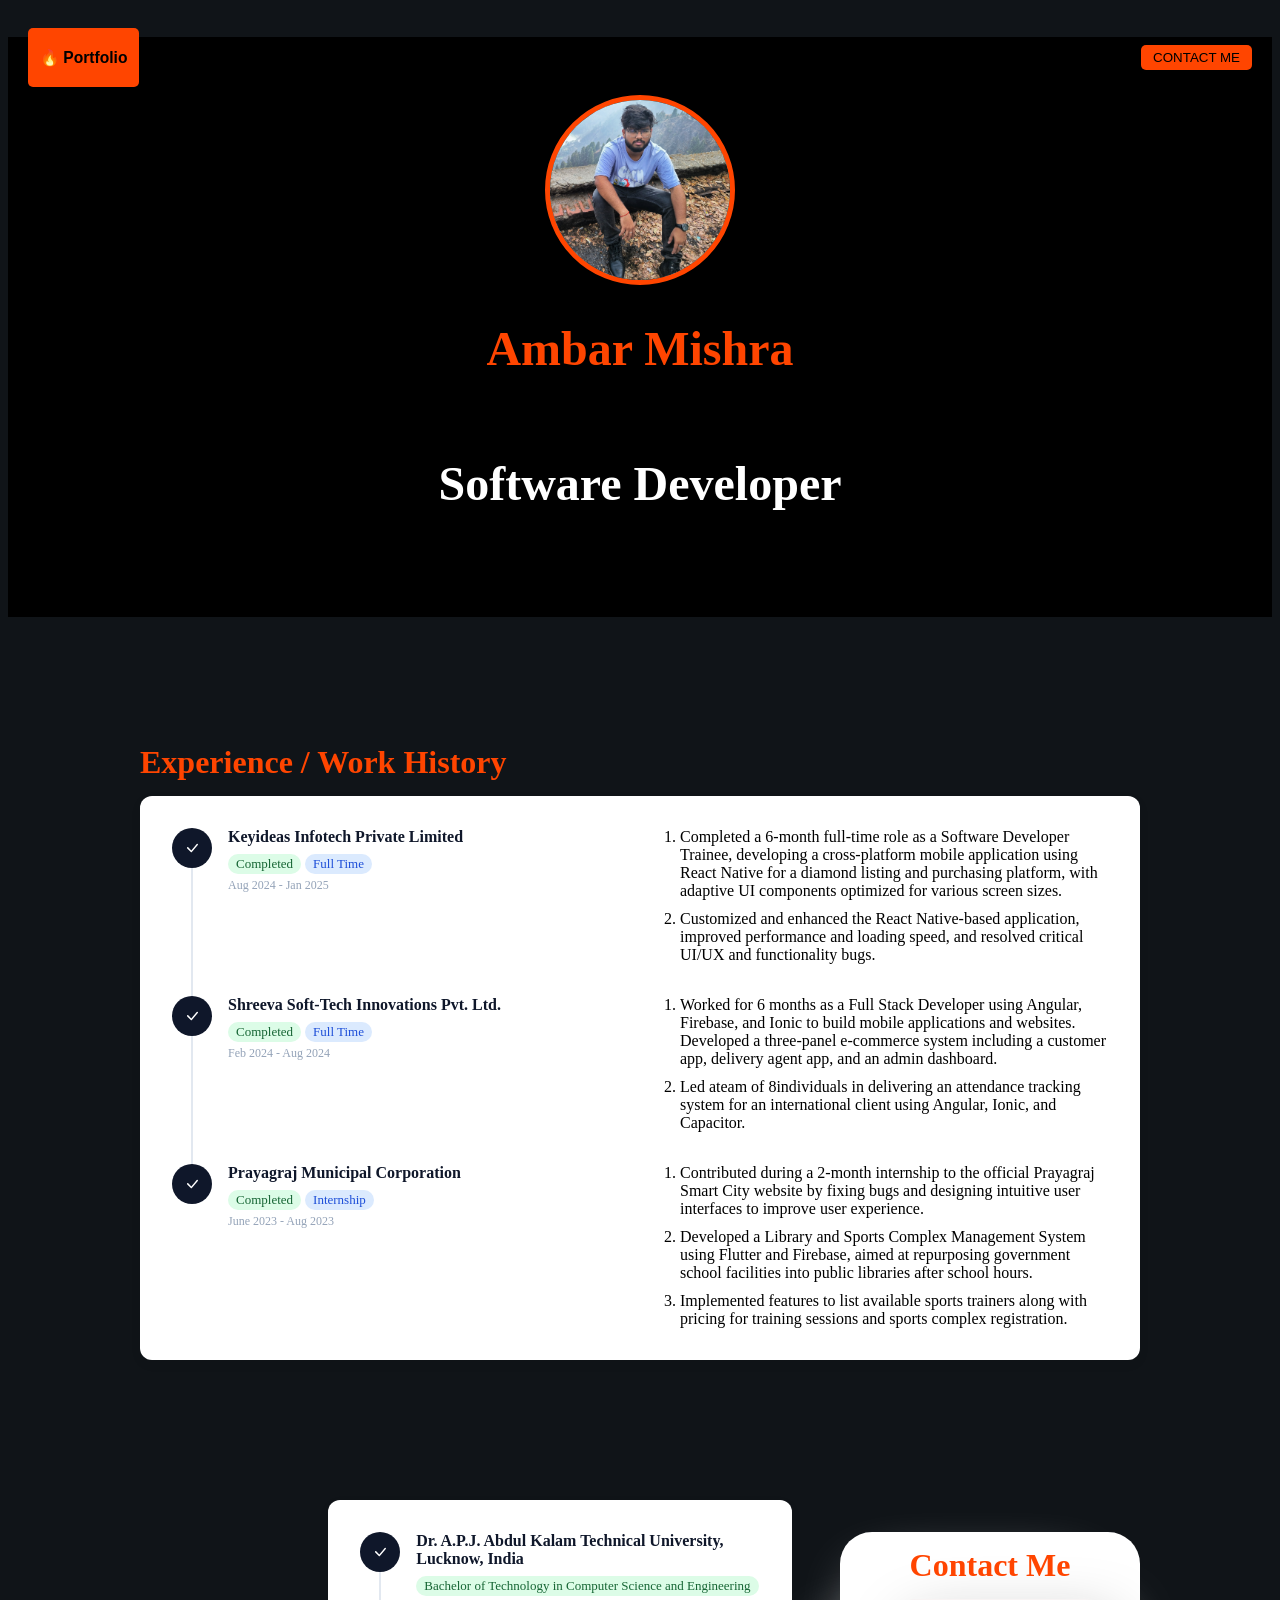
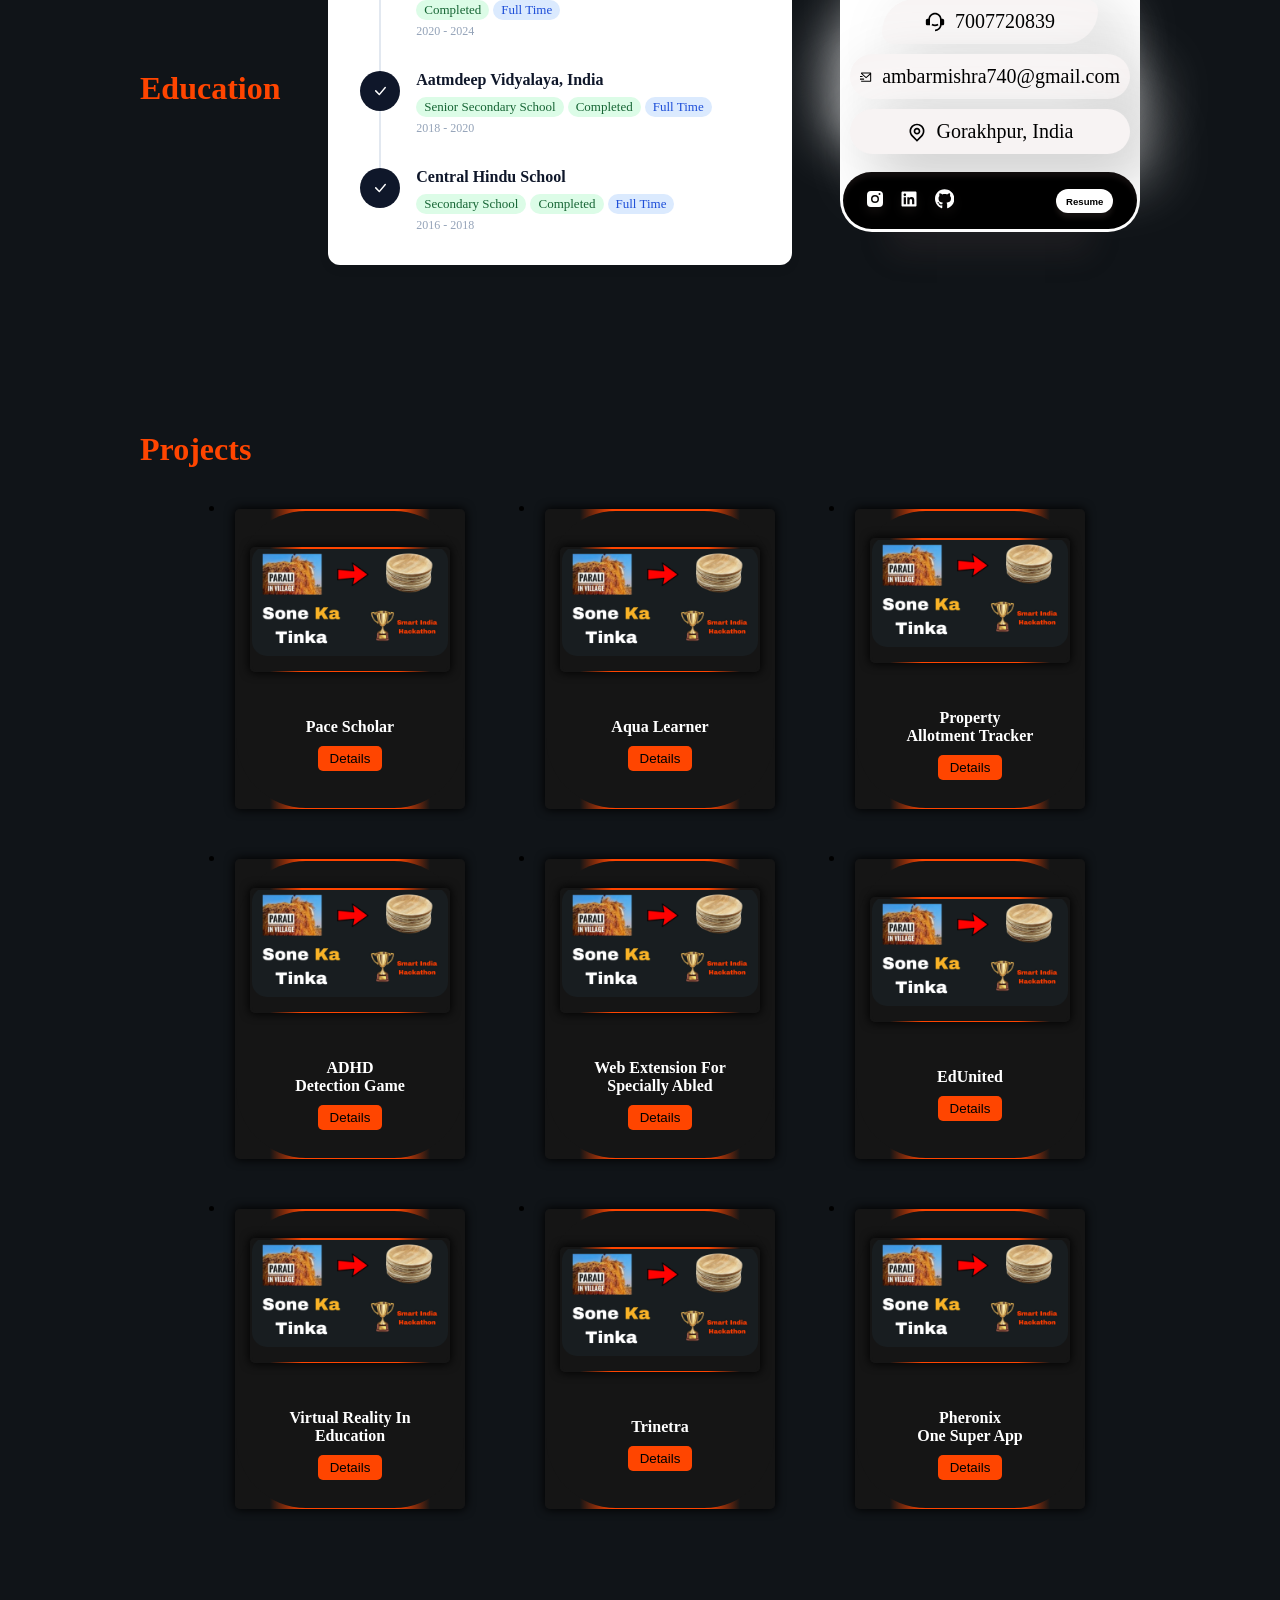
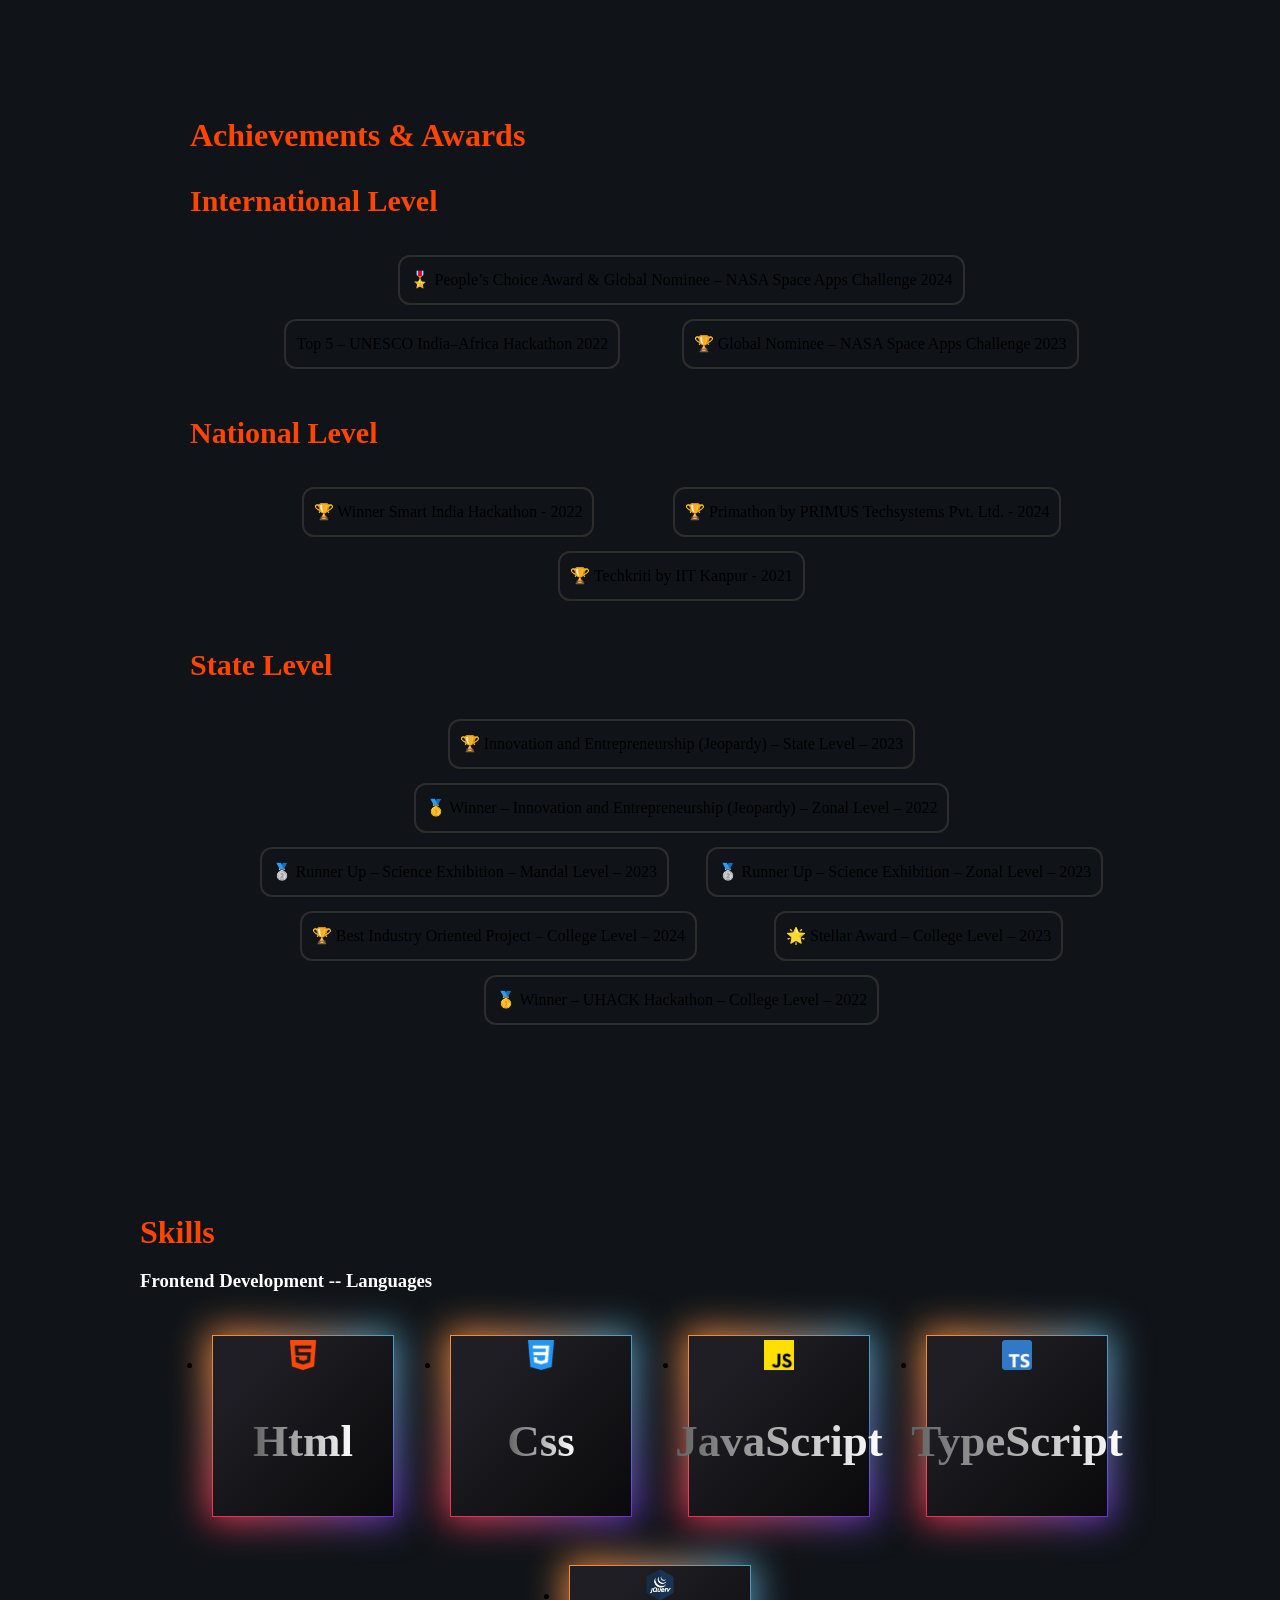
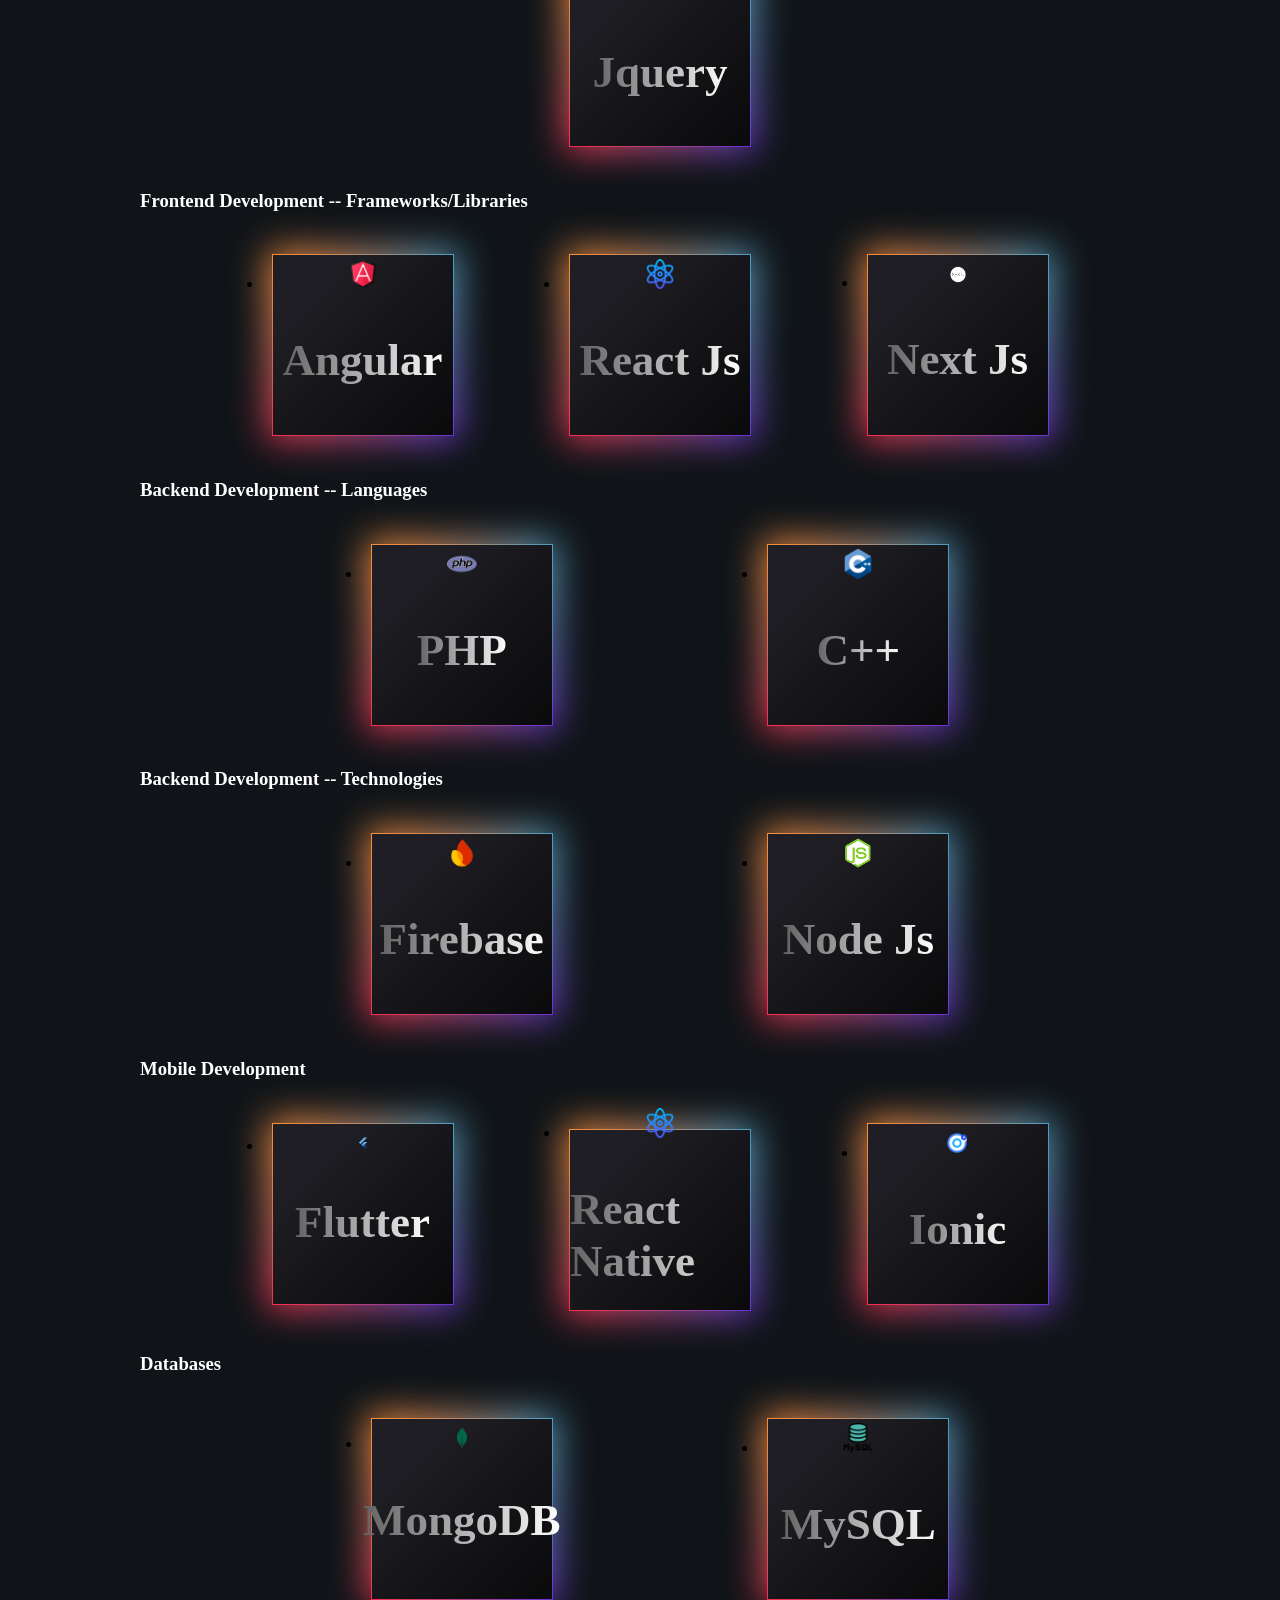
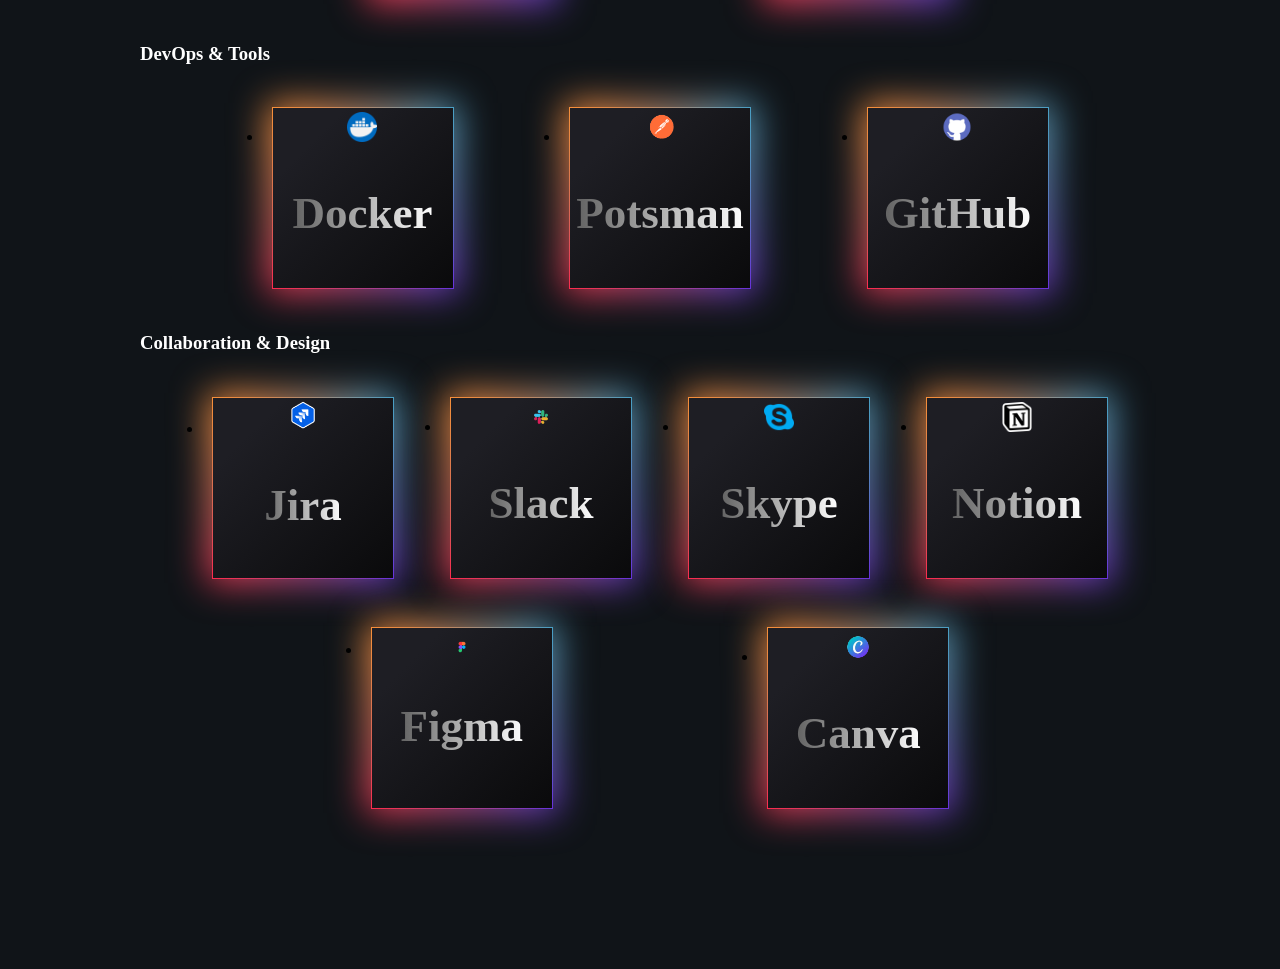
==== index.html @ 8975f765 "updated the frontend" ====
<!DOCTYPE html>
<html lang="en">

<head>
    <meta charset="UTF-8" />
    <meta http-equiv="X-UA-Compatible" content="IE=edge" />
    <meta name="viewport" content="width=device-width, initial-scale=1.0" />
    <link rel="stylesheet" href="./styles.css" />
    <title>Portfolio</title>
</head>

<body>
    <!-- HEADER -->
    <header>
        <div class="header-wrapper">
            <button>
                <h3 class="portfolio-h">🔥 Portfolio</h3>
            </button>
            <nav>
                <a href="#contact">
                    <button>CONTACT ME</button>
                </a>
            </nav>
        </div>
    </header>

    <!-- HERO -->
    <div class="hero">
        <div>
            <img class="profile-img" src="./assets/Profile_Photo.jpg" />
        </div>
        <h1 style="color: #FF4500">Ambar Mishra</h1>
        <p>Software Developer</p>
    </div>

    <!-- Experience / Work History -->
    <div class="skills">
        <div class="project-wrapper">
            <h2>Experience / Work History</h2>
            <div class="stepper-box">
                <div class="stepper-step stepper-completed">
                    <div class="stepper-circle">
                        <svg viewBox="0 0 16 16" class="bi bi-check-lg" fill="currentColor" height="16" width="16"
                            xmlns="http://www.w3.org/2000/svg">
                            <path
                                d="M12.736 3.97a.733.733 0 0 1 1.047 0c.286.289.29.756.01 1.05L7.88 12.01a.733.733 0 0 1-1.065.02L3.217 8.384a.757.757 0 0 1 0-1.06.733.733 0 0 1 1.047 0l3.052 3.093 5.4-6.425z">
                            </path>
                        </svg>
                    </div>
                    <div class="stepper-line"></div>
                    <div class="stepper-content">
                        <div class="stepper-title">Keyideas Infotech Private Limited</div>
                        <div class="stepper-status">Completed</div>
                        <div class="stepper-status stepper-job">Full Time</div>
                        <div class="stepper-time">Aug 2024 - Jan 2025</div>
                    </div>
                    <div style="width: 50%;">
                        <ol type="1" style="margin:0">
                            <li style="color:black; margin-bottom:10px">Completed a 6-month full-time role as a Software
                                Developer Trainee,
                                developing a
                                cross-platform mobile application
                                using React Native for a diamond listing and purchasing platform, with adaptive UI
                                components
                                optimized
                                for
                                various screen sizes.</li>

                            <li style="color:black">
                                Customized and enhanced the React Native-based application, improved performance and
                                loading
                                speed,
                                and
                                resolved critical UI/UX and functionality bugs.</li>
                        </ol>

                    </div>
                </div>

                <div class="stepper-step stepper-completed">
                    <div class="stepper-circle">
                        <svg viewBox="0 0 16 16" class="bi bi-check-lg" fill="currentColor" height="16" width="16"
                            xmlns="http://www.w3.org/2000/svg">
                            <path
                                d="M12.736 3.97a.733.733 0 0 1 1.047 0c.286.289.29.756.01 1.05L7.88 12.01a.733.733 0 0 1-1.065.02L3.217 8.384a.757.757 0 0 1 0-1.06.733.733 0 0 1 1.047 0l3.052 3.093 5.4-6.425z">
                            </path>
                        </svg>
                    </div>
                    <div class="stepper-line"></div>
                    <div class="stepper-content">
                        <div class="stepper-title">Shreeva Soft-Tech Innovations Pvt. Ltd.</div>
                        <div class="stepper-status">Completed</div>
                        <div class="stepper-status stepper-job">Full Time</div>
                        <div class="stepper-time">Feb 2024 - Aug 2024</div>
                    </div>
                    <div style="width: 50%;">
                        <ol style="margin:0" type="1">
                            <li style="color:black; margin-bottom:10px">Worked for 6 months as a Full Stack Developer
                                using Angular, Firebase, and
                                Ionic to build mobile applications and
                                websites. Developed a three-panel e-commerce system including a customer app, delivery
                                agent
                                app, and an admin
                                dashboard.</li>

                            <li style="color:black">
                                Led ateam of 8individuals in delivering an attendance tracking system for an
                                international
                                client using Angular,
                                Ionic, and Capacitor.</li>
                        </ol>

                    </div>
                </div>

                <div class="stepper-step stepper-completed">
                    <div class="stepper-circle">
                        <svg viewBox="0 0 16 16" class="bi bi-check-lg" fill="currentColor" height="16" width="16"
                            xmlns="http://www.w3.org/2000/svg">
                            <path
                                d="M12.736 3.97a.733.733 0 0 1 1.047 0c.286.289.29.756.01 1.05L7.88 12.01a.733.733 0 0 1-1.065.02L3.217 8.384a.757.757 0 0 1 0-1.06.733.733 0 0 1 1.047 0l3.052 3.093 5.4-6.425z">
                            </path>
                        </svg>
                    </div>
                    <div class="stepper-line"></div>
                    <div class="stepper-content">
                        <div class="stepper-title">Prayagraj Municipal Corporation</div>
                        <div class="stepper-status">Completed</div>
                        <div class="stepper-status stepper-job">Internship</div>
                        <div class="stepper-time">June 2023 - Aug 2023</div>
                    </div>
                    <div style="width: 50%;">
                        <ol style="margin:0" type="1">
                            <li style="color:black; margin-bottom:10px">Contributed during a 2-month internship to the
                                official Prayagraj Smart City
                                website by fixing bugs and designing
                                intuitive user interfaces to improve user experience.</li>

                            <li style="color:black; margin-bottom:10px">
                                Developed a Library and Sports Complex Management System using Flutter and Firebase,
                                aimed at
                                repurposing
                                government school facilities into public libraries after school hours.</li>

                            <li style="color:black">Implemented features to list available sports trainers along with
                                pricing
                                for training sessions and sports complex
                                registration.</li>
                        </ol>

                    </div>
                </div>

                <!-- <div class="stepper-step stepper-active">
            <div class="stepper-circle">2</div>
            <div class="stepper-line"></div>
            <div class="stepper-content">
                <div class="stepper-title">Processing</div>
                <div class="stepper-status">In Progress</div>
                <div class="stepper-time">May 29, 02:15 PM</div>
            </div>
        </div> -->

                <!-- <div class="stepper-step stepper-pending">
            <div class="stepper-circle">3</div>
            <div class="stepper-content">
                <div class="stepper-title">Shipping</div>
                <div class="stepper-status">Pending</div>
                <div class="stepper-time">Estimated: May 30</div>
            </div>
        </div> -->

                <!-- <div class="stepper-controls">
            <button class="stepper-button">
                <svg xmlns="http://www.w3.org/2000/svg" width="16" height="16" fill="currentColor"
                    class="bi bi-arrow-left" viewBox="0 0 16 16">
                    <path fill-rule="evenodd"
                        d="M15 8a.5.5 0 0 0-.5-.5H2.707l3.147-3.146a.5.5 0 1 0-.708-.708l-4 4a.5.5 0 0 0 0 .708l4 4a.5.5 0 0 0 .708-.708L2.707 8.5H14.5A.5.5 0 0 0 15 8">
                    </path>
                </svg>
                Previous
            </button>
            <button class="stepper-button stepper-button-primary">
                Next
                <svg xmlns="http://www.w3.org/2000/svg" width="16" height="16" fill="currentColor"
                    class="bi bi-arrow-right" viewBox="0 0 16 16">
                    <path fill-rule="evenodd"
                        d="M1 8a.5.5 0 0 1 .5-.5h11.793l-3.147-3.146a.5.5 0 0 1 .708-.708l4 4a.5.5 0 0 1 0 .708l-4 4a.5.5 0 0 1-.708-.708L13.293 8.5H1.5A.5.5 0 0 1 1 8">
                    </path>
                </svg>
            </button>
        </div> -->
            </div>
        </div>
    </div>


    <!-- Education -->
    <div class="skills" >
        <div class="project-wrapper" style="display: flex; justify-content: space-between; align-items: center;">
            <h2>Education</h2>
            <div class="stepper-box" style="width: 40%;">
                <div class="stepper-step stepper-completed">
                    <div class="stepper-circle">
                        <svg viewBox="0 0 16 16" class="bi bi-check-lg" fill="currentColor" height="16" width="16"
                            xmlns="http://www.w3.org/2000/svg">
                            <path
                                d="M12.736 3.97a.733.733 0 0 1 1.047 0c.286.289.29.756.01 1.05L7.88 12.01a.733.733 0 0 1-1.065.02L3.217 8.384a.757.757 0 0 1 0-1.06.733.733 0 0 1 1.047 0l3.052 3.093 5.4-6.425z">
                            </path>
                        </svg>
                    </div>
                    <div class="stepper-line"></div>
                    <div class="stepper-content">
                        <div class="stepper-title">Dr. A.P.J. Abdul Kalam Technical University, Lucknow, India
                        </div>
                        <div class="stepper-status">Bachelor of Technology in Computer Science and Engineering</div>
                        <div class="stepper-status">Completed</div>
                        <div class="stepper-status stepper-job">Full Time</div>
                        <div class="stepper-time">2020 - 2024</div>
                    </div>

                </div>

                <div class="stepper-step stepper-completed">
                    <div class="stepper-circle">
                        <svg viewBox="0 0 16 16" class="bi bi-check-lg" fill="currentColor" height="16" width="16"
                            xmlns="http://www.w3.org/2000/svg">
                            <path
                                d="M12.736 3.97a.733.733 0 0 1 1.047 0c.286.289.29.756.01 1.05L7.88 12.01a.733.733 0 0 1-1.065.02L3.217 8.384a.757.757 0 0 1 0-1.06.733.733 0 0 1 1.047 0l3.052 3.093 5.4-6.425z">
                            </path>
                        </svg>
                    </div>
                    <div class="stepper-line"></div>
                    <div class="stepper-content">
                        <div class="stepper-title">Aatmdeep Vidyalaya, India</div>
                        <div class="stepper-status">Senior Secondary School</div>
                        <div class="stepper-status">Completed</div>
                        <div class="stepper-status stepper-job">Full Time</div>
                        <div class="stepper-time">2018 - 2020</div>
                    </div>
                </div>

                <div class="stepper-step stepper-completed">
                    <div class="stepper-circle">
                        <svg viewBox="0 0 16 16" class="bi bi-check-lg" fill="currentColor" height="16" width="16"
                            xmlns="http://www.w3.org/2000/svg">
                            <path
                                d="M12.736 3.97a.733.733 0 0 1 1.047 0c.286.289.29.756.01 1.05L7.88 12.01a.733.733 0 0 1-1.065.02L3.217 8.384a.757.757 0 0 1 0-1.06.733.733 0 0 1 1.047 0l3.052 3.093 5.4-6.425z">
                            </path>
                        </svg>
                    </div>
                    <div class="stepper-line"></div>
                    <div class="stepper-content">
                        <div class="stepper-title">Central Hindu School</div>
                        <div class="stepper-status">Secondary School</div>
                        <div class="stepper-status">Completed</div>
                        <div class="stepper-status stepper-job">Full Time</div>
                        <div class="stepper-time">2016 - 2018</div>
                    </div>

                </div>

                <!-- <div class="stepper-step stepper-active">
            <div class="stepper-circle">2</div>
            <div class="stepper-line"></div>
            <div class="stepper-content">
                <div class="stepper-title">Processing</div>
                <div class="stepper-status">In Progress</div>
                <div class="stepper-time">May 29, 02:15 PM</div>
            </div>
        </div> -->

                <!-- <div class="stepper-step stepper-pending">
            <div class="stepper-circle">3</div>
            <div class="stepper-content">
                <div class="stepper-title">Shipping</div>
                <div class="stepper-status">Pending</div>
                <div class="stepper-time">Estimated: May 30</div>
            </div>
        </div> -->

                <!-- <div class="stepper-controls">
            <button class="stepper-button">
                <svg xmlns="http://www.w3.org/2000/svg" width="16" height="16" fill="currentColor"
                    class="bi bi-arrow-left" viewBox="0 0 16 16">
                    <path fill-rule="evenodd"
                        d="M15 8a.5.5 0 0 0-.5-.5H2.707l3.147-3.146a.5.5 0 1 0-.708-.708l-4 4a.5.5 0 0 0 0 .708l4 4a.5.5 0 0 0 .708-.708L2.707 8.5H14.5A.5.5 0 0 0 15 8">
                    </path>
                </svg>
                Previous
            </button>
            <button class="stepper-button stepper-button-primary">
                Next
                <svg xmlns="http://www.w3.org/2000/svg" width="16" height="16" fill="currentColor"
                    class="bi bi-arrow-right" viewBox="0 0 16 16">
                    <path fill-rule="evenodd"
                        d="M1 8a.5.5 0 0 1 .5-.5h11.793l-3.147-3.146a.5.5 0 0 1 .708-.708l4 4a.5.5 0 0 1 0 .708l-4 4a.5.5 0 0 1-.708-.708L13.293 8.5H1.5A.5.5 0 0 1 1 8">
                    </path>
                </svg>
            </button>
        </div> -->

            </div>

            <!-- CONTACT SECTION -->
    <div class="cs-card">
        <!-- <button class="cs-mail">
            <svg class="lucide lucide-mail" stroke-linejoin="round" stroke-linecap="round" stroke-width="2"
                stroke="currentColor" fill="none" viewBox="0 0 24 24" height="24" width="24"
                xmlns="http://www.w3.org/2000/svg">
                <rect rx="2" y="4" x="2" height="16" width="20"></rect>
                <path d="m22 7-8.97 5.7a1.94 1.94 0 0 1-2.06 0L2 7"></path>
            </svg>
        </button> -->

        <div class="cs-background">
            <div class="h-wrapper">
                <h2 style="margin-top: 5px;">Contact Me</h2>
            </div>

            <div class="info-wrapper">

                <div style="margin-bottom: 10px;" class="p-box">
                        <svg xmlns="http://www.w3.org/2000/svg" width="20px" viewBox="0 0 24 24" fill="currentColor"><path d="M21 8C22.1046 8 23 8.89543 23 10V14C23 15.1046 22.1046 16 21 16H19.9381C19.446 19.9463 16.0796 23 12 23V21C15.3137 21 18 18.3137 18 15V9C18 5.68629 15.3137 3 12 3C8.68629 3 6 5.68629 6 9V16H3C1.89543 16 1 15.1046 1 14V10C1 8.89543 1.89543 8 3 8H4.06189C4.55399 4.05369 7.92038 1 12 1C16.0796 1 19.446 4.05369 19.9381 8H21ZM7.75944 15.7849L8.81958 14.0887C9.74161 14.6662 10.8318 15 12 15C13.1682 15 14.2584 14.6662 15.1804 14.0887L16.2406 15.7849C15.0112 16.5549 13.5576 17 12 17C10.4424 17 8.98882 16.5549 7.75944 15.7849Z"></path></svg>
                    <p>7007720839</p>
                </div>

                <div style="border-radius: 40px; margin: 0 0 10px 0; padding: 0px 10px 0px 10px;" class="p-box">
                        <svg xmlns="http://www.w3.org/2000/svg" width="20px" viewBox="0 0 24 24" fill="currentColor"><path d="M21 3C21.5523 3 22 3.44772 22 4V20.0066C22 20.5552 21.5447 21 21.0082 21H2.9918C2.44405 21 2 20.5551 2 20.0066V19H20V7.3L12 14.5L2 5.5V4C2 3.44772 2.44772 3 3 3H21ZM8 15V17H0V15H8ZM5 10V12H0V10H5ZM19.5659 5H4.43414L12 11.8093L19.5659 5Z"></path></svg>
                    <p>ambarmishra740@gmail.com</p>
                </div>

                <div style="border-radius: 40px; margin: 0;" class="p-box">
                        <svg xmlns="http://www.w3.org/2000/svg" width="20px" viewBox="0 0 24 24" fill="currentColor"><path d="M12 20.8995L16.9497 15.9497C19.6834 13.2161 19.6834 8.78392 16.9497 6.05025C14.2161 3.31658 9.78392 3.31658 7.05025 6.05025C4.31658 8.78392 4.31658 13.2161 7.05025 15.9497L12 20.8995ZM12 23.7279L5.63604 17.364C2.12132 13.8492 2.12132 8.15076 5.63604 4.63604C9.15076 1.12132 14.8492 1.12132 18.364 4.63604C21.8787 8.15076 21.8787 13.8492 18.364 17.364L12 23.7279ZM12 13C13.1046 13 14 12.1046 14 11C14 9.89543 13.1046 9 12 9C10.8954 9 10 9.89543 10 11C10 12.1046 10.8954 13 12 13ZM12 15C9.79086 15 8 13.2091 8 11C8 8.79086 9.79086 7 12 7C14.2091 7 16 8.79086 16 11C16 13.2091 14.2091 15 12 15Z"></path></svg>
                    <p>Gorakhpur, India</p>
                </div>
            </div>
        </div>

        <!-- <div class="cs-profile-pic"></div> -->
        <div class="cs-bottom">
            <div class="cs-content">
                <span class="cs-name">Ambar Mishra</span>
                <span class="cs-about-me">Software Developer with a strong passion for promoting education through
                    social media, and a keen interest in hackathons and collaborating with diverse teams.
                </span>
            </div>
            <div class="cs-bottom-bottom">
                <div class="cs-social-links-container">

                    <!-- Instagram -->
                    <a target="_blank" href="https://www.instagram.com/ambar_mishra__/">
                        <svg viewBox="0 0 16 15.999" height="15.999" width="16" xmlns="http://www.w3.org/2000/svg">
                            <path transform="translate(6 598)"
                                d="M6-582H-2a4,4,0,0,1-4-4v-8a4,4,0,0,1,4-4H6a4,4,0,0,1,4,4v8A4,4,0,0,1,6-582ZM2-594a4,4,0,0,0-4,4,4,4,0,0,0,4,4,4,4,0,0,0,4-4A4.005,4.005,0,0,0,2-594Zm4.5-2a1,1,0,0,0-1,1,1,1,0,0,0,1,1,1,1,0,0,0,1-1A1,1,0,0,0,6.5-596ZM2-587.5A2.5,2.5,0,0,1-.5-590,2.5,2.5,0,0,1,2-592.5,2.5,2.5,0,0,1,4.5-590,2.5,2.5,0,0,1,2-587.5Z"
                                data-name="Subtraction 4" id="Subtraction_4"></path>
                        </svg>
                    </a>

                    <!-- Linkedin -->
                    <a target="_blank" href="https://www.linkedin.com/in/er-ambar-mishra-5940922b4/">
                        <svg xmlns="http://www.w3.org/2000/svg" viewBox="0 0 24 24" fill="currentColor">
                            <path
                                d="M18.3362 18.339H15.6707V14.1622C15.6707 13.1662 15.6505 11.8845 14.2817 11.8845C12.892 11.8845 12.6797 12.9683 12.6797 14.0887V18.339H10.0142V9.75H12.5747V10.9207H12.6092C12.967 10.2457 13.837 9.53325 15.1367 9.53325C17.8375 9.53325 18.337 11.3108 18.337 13.6245V18.339H18.3362ZM7.00373 8.57475C6.14573 8.57475 5.45648 7.88025 5.45648 7.026C5.45648 6.1725 6.14648 5.47875 7.00373 5.47875C7.85873 5.47875 8.55173 6.1725 8.55173 7.026C8.55173 7.88025 7.85798 8.57475 7.00373 8.57475ZM8.34023 18.339H5.66723V9.75H8.34023V18.339ZM19.6697 3H4.32923C3.59498 3 3.00098 3.5805 3.00098 4.29675V19.7033C3.00098 20.4202 3.59498 21 4.32923 21H19.6675C20.401 21 21.001 20.4202 21.001 19.7033V4.29675C21.001 3.5805 20.401 3 19.6675 3H19.6697Z">
                            </path>
                        </svg>
                    </a>


                    <!-- Github -->
                    <a target="_blank" href="https://github.com/ambarmishraa">
                        <svg viewBox="0 0 496 512" xmlns="http://www.w3.org/2000/svg">
                            <path
                                d="M165.9 397.4c0 2-2.3 3.6-5.2 3.6-3.3.3-5.6-1.3-5.6-3.6 0-2 2.3-3.6 5.2-3.6 3-.3 5.6 1.3 5.6 3.6zm-31.1-4.5c-.7 2 1.3 4.3 4.3 4.9 2.6 1 5.6 0 6.2-2s-1.3-4.3-4.3-5.2c-2.6-.7-5.5.3-6.2 2.3zm44.2-1.7c-2.9.7-4.9 2.6-4.6 4.9.3 2 2.9 3.3 5.9 2.6 2.9-.7 4.9-2.6 4.6-4.6-.3-1.9-3-3.2-5.9-2.9zM244.8 8C106.1 8 0 113.3 0 252c0 110.9 69.8 205.8 169.5 239.2 12.8 2.3 17.3-5.6 17.3-12.1 0-6.2-.3-40.4-.3-61.4 0 0-70 15-84.7-29.8 0 0-11.4-29.1-27.8-36.6 0 0-22.9-15.7 1.6-15.4 0 0 24.9 2 38.6 25.8 21.9 38.6 58.6 27.5 72.9 20.9 2.3-16 8.8-27.1 16-33.7-55.9-6.2-112.3-14.3-112.3-110.5 0-27.5 7.6-41.3 23.6-58.9-2.6-6.5-11.1-33.3 2.6-67.9 20.9-6.5 69 27 69 27 20-5.6 41.5-8.5 62.8-8.5s42.8 2.9 62.8 8.5c0 0 48.1-33.6 69-27 13.7 34.7 5.2 61.4 2.6 67.9 16 17.7 25.8 31.5 25.8 58.9 0 96.5-58.9 104.2-114.8 110.5 9.2 7.9 17 22.9 17 46.4 0 33.7-.3 75.4-.3 83.6 0 6.5 4.6 14.4 17.3 12.1C428.2 457.8 496 362.9 496 252 496 113.3 383.5 8 244.8 8zM97.2 352.9c-1.3 1-1 3.3.7 5.2 1.6 1.6 3.9 2.3 5.2 1 1.3-1 1-3.3-.7-5.2-1.6-1.6-3.9-2.3-5.2-1zm-10.8-8.1c-.7 1.3.3 2.9 2.3 3.9 1.6 1 3.6.7 4.3-.7.7-1.3-.3-2.9-2.3-3.9-2-.6-3.6-.3-4.3.7zm32.4 35.6c-1.6 1.3-1 4.3 1.3 6.2 2.3 2.3 5.2 2.6 6.5 1 1.3-1.3.7-4.3-1.3-6.2-2.2-2.3-5.2-2.6-6.5-1zm-11.4-14.7c-1.6 1-1.6 3.6 0 5.9 1.6 2.3 4.3 3.3 5.6 2.3 1.6-1.3 1.6-3.9 0-6.2-1.4-2.3-4-3.3-5.6-2z">
                            </path>
                        </svg>
                    </a>


                </div>
                <button class="cs-button"><b>Resume</b></button>
            </div>
        </div>
    </div>
        </div>

            
    </div>



    




    <!-- PROJECTS -->
    <div class="projects">
        <div class="project-wrapper">
            <h2>Projects</h2>
            <!-- <ul>
                <li>
                    <a href="https://github.com/Toxic-Kratos/TRINETRA">
                        <img src="./assets/trinetra.jpg" />
                        <p>TriNetra #1
                            &nbsp;&nbsp;&nbsp;&nbsp;&nbsp;&nbsp;&nbsp;&nbsp;&nbsp;&nbsp;&nbsp;&nbsp;&nbsp;&nbsp;&nbsp;&nbsp;&nbsp;&nbsp;&nbsp;&nbsp;&nbsp;&nbsp;&nbsp;&nbsp;&nbsp;&nbsp;&nbsp;&nbsp;&nbsp;&nbsp;&nbsp;&nbsp;&nbsp;&nbsp;&nbsp;GitHub
                        </p>
                    </a>
                </li>
                <li>
                    <a href="https://drive.google.com/file/d/1Db8qvVEp9T8F6XlLhKKCrgaRbI0YHFYb/view?usp=drivesdk ">
                        <img src="./assets/sonekatinka.jpg" />
                        <p>Sone Ka Tinka #2
                            &nbsp;&nbsp;&nbsp;&nbsp;&nbsp;&nbsp;&nbsp;&nbsp;&nbsp;&nbsp;&nbsp;&nbsp;&nbsp;&nbsp;&nbsp;&nbsp;&nbsp;&nbsp;&nbsp;&nbsp;&nbsp;&nbsp;&nbsp;&nbsp;&nbsp;Video
                        </p>
                    </a>
                </li>
                <li>
                    <a href="https://drive.google.com/file/d/1Ba7aFOKGE-y9jsJ088x8UH1CDcazQA1q/view?usp=drivesdk ">
                        <img src="./assets/pikachu.jpg" />
                        <p>Pikachu #3
                            &nbsp;&nbsp;&nbsp;&nbsp;&nbsp;&nbsp;&nbsp;&nbsp;&nbsp;&nbsp;&nbsp;&nbsp;&nbsp;&nbsp;&nbsp;&nbsp;&nbsp;&nbsp;&nbsp;&nbsp;&nbsp;&nbsp;&nbsp;&nbsp;&nbsp;&nbsp;&nbsp;&nbsp;&nbsp;&nbsp;&nbsp;&nbsp;&nbsp;&nbsp;&nbsp;&nbsp;Video
                        </p>
                    </a>
                </li>
            </ul> -->

            <ul>
                <!-- Pace Scholar -->
                <li>
                    <div class="card">
                        <div class="content">
                            <div class="back">
                                <div class="back-content">
                                    <div style="width: 200px; height: 125px;" class="card">
                                        <div class="content">
                                            <div class="back">
                                                <div style="border-radius: 5px; width:98%; height:98%; overflow: hidden;"
                                                    class="back-content">
                                                    <img src="./assets/sonekatinka.jpg" alt="Skill" />
                                                </div>
                                            </div>
                                        </div>
                                    </div>
                                    <div style="background-color: transparent;">
                                        <p
                                            style="background-color: transparent; font-weight: bold; margin-bottom: 10px;">
                                            Pace Scholar</p>
                                        <div
                                            style="display: flex; justify-content: center; background-color: transparent;">
                                            <button>Details</button>
                                        </div>
                                    </div>
                                </div>
                            </div>
                        </div>
                    </div>
                </li>

                <!-- Aqua Learner -->
                <li>
                    <div class="card">
                        <div class="content">
                            <div class="back">
                                <div class="back-content">
                                    <div style="width: 200px; height: 125px;" class="card">
                                        <div class="content">
                                            <div class="back">
                                                <div style="border-radius: 5px; width:98%; height:98%; overflow: hidden;"
                                                    class="back-content">
                                                    <img src="./assets/sonekatinka.jpg" alt="Skill" />
                                                </div>
                                            </div>
                                        </div>
                                    </div>
                                    <div style="background-color: transparent;">
                                        <p
                                            style="background-color: transparent; font-weight: bold; margin-bottom: 10px;">
                                            Aqua Learner</p>
                                        <div
                                            style="display: flex; justify-content: center; background-color: transparent;">
                                            <button>Details</button>
                                        </div>
                                    </div>
                                </div>
                            </div>
                        </div>
                    </div>
                </li>

                <!-- Company Property Allotment Tracking Tool  -->
                <li>
                    <div class="card">
                        <div class="content">
                            <div class="back">
                                <div class="back-content">
                                    <div style="width: 200px; height: 125px;" class="card">
                                        <div class="content">
                                            <div class="back">
                                                <div style="border-radius: 5px; width:98%; height:98%; overflow: hidden;"
                                                    class="back-content">
                                                    <img src="./assets/sonekatinka.jpg" alt="Skill" />
                                                </div>
                                            </div>
                                        </div>
                                    </div>
                                    <div style="background-color: transparent;">
                                        <p
                                            style="background-color: transparent; font-weight: bold; margin-bottom: 10px;">
                                            <span
                                                style="display: flex; justify-content: center; background-color: transparent;">
                                                Property
                                            </span>Allotment Tracker
                                        </p>
                                        <div
                                            style="display: flex; justify-content: center; background-color: transparent;">
                                            <button>Details</button>
                                        </div>
                                    </div>
                                </div>
                            </div>
                        </div>
                    </div>
                </li>

                <!-- ADHD Detection Game -->
                <li>
                    <div class="card">
                        <div class="content">
                            <div class="back">
                                <div class="back-content">
                                    <div style="width: 200px; height: 125px;" class="card">
                                        <div class="content">
                                            <div class="back">
                                                <div style="border-radius: 5px; width:98%; height:98%; overflow: hidden;"
                                                    class="back-content">
                                                    <img src="./assets/sonekatinka.jpg" alt="Skill" />
                                                </div>
                                            </div>
                                        </div>
                                    </div>
                                    <div style="background-color: transparent;">
                                        <p
                                            style="background-color: transparent; font-weight: bold; margin-bottom: 10px;">
                                            <span
                                                style="display: flex; justify-content: center; background-color: transparent;">
                                                ADHD
                                            </span>Detection Game
                                        </p>
                                        <div
                                            style="display: flex; justify-content: center; background-color: transparent;">
                                            <button>Details</button>
                                        </div>
                                    </div>
                                </div>
                            </div>
                        </div>
                    </div>
                </li>

                <!-- Web Extension For Specially Abled  -->
                <li>
                    <div class="card">
                        <div class="content">
                            <div class="back">
                                <div class="back-content">
                                    <div style="width: 200px; height: 125px;" class="card">
                                        <div class="content">
                                            <div class="back">
                                                <div style="border-radius: 5px; width:98%; height:98%; overflow: hidden;"
                                                    class="back-content">
                                                    <img src="./assets/sonekatinka.jpg" alt="Skill" />
                                                </div>
                                            </div>
                                        </div>
                                    </div>
                                    <div style="background-color: transparent;">
                                        <p
                                            style="background-color: transparent; font-weight: bold; margin-bottom: 10px;">
                                            <span
                                                style="display: flex; justify-content: center; background-color: transparent;">
                                                Web Extension For
                                            </span><span
                                                style="display: flex; justify-content: center; background-color: transparent;">Specially
                                                Abled</span>
                                        </p>
                                        <div
                                            style="display: flex; justify-content: center; background-color: transparent;">
                                            <button>Details</button>
                                        </div>
                                    </div>
                                </div>
                            </div>
                        </div>
                    </div>
                </li>

                <!-- EdUnited -->
                <li>
                    <div class="card">
                        <div class="content">
                            <div class="back">
                                <div class="back-content">
                                    <div style="width: 200px; height: 125px;" class="card">
                                        <div class="content">
                                            <div class="back">
                                                <div style="border-radius: 5px; width:98%; height:98%; overflow: hidden;"
                                                    class="back-content">
                                                    <img src="./assets/sonekatinka.jpg" alt="Skill" />
                                                </div>
                                            </div>
                                        </div>
                                    </div>
                                    <div style="background-color: transparent;">
                                        <p
                                            style="background-color: transparent; font-weight: bold; margin-bottom: 10px;">
                                            <span
                                                style="display: flex; justify-content: center; background-color: transparent;">
                                                EdUnited
                                            </span>
                                        </p>
                                        <div
                                            style="display: flex; justify-content: center; background-color: transparent;">
                                            <button>Details</button>
                                        </div>
                                    </div>
                                </div>
                            </div>
                        </div>
                    </div>
                </li>

                <!-- Virtual Reality In Education (Pratibimb)  -->
                <li>
                    <div class="card">
                        <div class="content">
                            <div class="back">
                                <div class="back-content">
                                    <div style="width: 200px; height: 125px;" class="card">
                                        <div class="content">
                                            <div class="back">
                                                <div style="border-radius: 5px; width:98%; height:98%; overflow: hidden;"
                                                    class="back-content">
                                                    <img src="./assets/sonekatinka.jpg" alt="Skill" />
                                                </div>
                                            </div>
                                        </div>
                                    </div>
                                    <div style="background-color: transparent;">
                                        <p
                                            style="background-color: transparent; font-weight: bold; margin-bottom: 10px;">
                                            <span
                                                style="display: flex; justify-content: center; background-color: transparent;">
                                                Virtual Reality In
                                            </span><span
                                                style="display: flex; justify-content: center;">Education</span>
                                        </p>
                                        <div
                                            style="display: flex; justify-content: center; background-color: transparent;">
                                            <button>Details</button>
                                        </div>
                                    </div>
                                </div>
                            </div>
                        </div>
                    </div>
                </li>

                <!-- Trinetra -->
                <li>
                    <div class="card">
                        <div class="content">
                            <div class="back">
                                <div class="back-content">
                                    <div style="width: 200px; height: 125px;" class="card">
                                        <div class="content">
                                            <div class="back">
                                                <div style="border-radius: 5px; width:98%; height:98%; overflow: hidden;"
                                                    class="back-content">
                                                    <img src="./assets/sonekatinka.jpg" alt="Skill" />
                                                </div>
                                            </div>
                                        </div>
                                    </div>
                                    <div style="background-color: transparent;">
                                        <p
                                            style="background-color: transparent; font-weight: bold; margin-bottom: 10px;">
                                            <span
                                                style="display: flex; justify-content: center; background-color: transparent;">
                                                Trinetra
                                            </span>
                                        </p>
                                        <div
                                            style="display: flex; justify-content: center; background-color: transparent;">
                                            <button>Details</button>
                                        </div>
                                    </div>
                                </div>
                            </div>
                        </div>
                    </div>
                </li>

                <!-- Pheronix -->
                <li>
                    <div class="card">
                        <div class="content">
                            <div class="back">
                                <div class="back-content">
                                    <div style="width: 200px; height: 125px;" class="card">
                                        <div class="content">
                                            <div class="back">
                                                <div style="border-radius: 5px; width:98%; height:98%; overflow: hidden;"
                                                    class="back-content">
                                                    <img src="./assets/sonekatinka.jpg" alt="Skill" />
                                                </div>
                                            </div>
                                        </div>
                                    </div>
                                    <div style="background-color: transparent;">
                                        <p
                                            style="background-color: transparent; font-weight: bold; margin-bottom: 10px;">
                                            <span
                                                style="display: flex; justify-content: center; background-color: transparent;">
                                                Pheronix
                                            </span>One Super App
                                        </p>
                                        <div
                                            style="display: flex; justify-content: center; background-color: transparent;">
                                            <button>Details</button>
                                        </div>
                                    </div>
                                </div>
                            </div>
                        </div>
                    </div>
                </li>
            </ul>
        </div>
    </div>


    <!-- ABOUT -->
    <div class="about">
        <div class="about-wrapper">
            <!-- <div class="col">
                <h2>Achievements</h2>
                <p>
                    I have had the privilege of working with a variety of technologies, including HTML, CSS, JavaScript,
                    React.js, C++, and C. I have also dabbled in the world of C++ and C, and participated in numerous
                    national and international hackathons to create cutting-edge
                    solutions. These experiences have been instrumental in shaping my career and fostering my drive for
                    continuous growth and innovation.
                </p>
            </div> -->

            <!-- Achievement Section -->
            <div class="skills col">
                <h2>Achievements & Awards</h2>
                <div class="ul-div">
                    <h3 class="achievement-h3">International Level</h3>
                    <ul>
                        <li>🎖️ People’s Choice Award &
                            Global Nominee – NASA Space Apps Challenge 2024 </li>
                        <li>Top 5 – UNESCO
                            India–Africa Hackathon 2022 </li>
                        <li>🏆 Global Nominee – NASA
                            Space Apps Challenge 2023</li>
                    </ul>
                </div>

                <div class="ul-div">
                    <h3 class="achievement-h3">National Level</h3>
                    <ul>
                        <li>🏆 Winner Smart India
                            Hackathon - 2022</li>
                        <li>🏆 Primathon by PRIMUS
                            Techsystems Pvt. Ltd. - 2024</li>
                        <li>🏆 Techkriti by IIT Kanpur
                            - 2021</li>
                    </ul>
                </div>

                <div>
                    <h3 class="achievement-h3">State Level</h3>
                    <ul>
                        <li>🏆 Innovation and
                            Entrepreneurship (Jeopardy) – State Level – 2023</li>
                        <li>🥇 Winner – Innovation and
                            Entrepreneurship (Jeopardy) – Zonal Level – 2022</li>
                        <li>🥈 Runner Up – Science
                            Exhibition – Mandal Level – 2023</li>
                        <li>🥈 Runner Up – Science
                            Exhibition – Zonal Level – 2023</li>
                        <li>🏆 Best Industry Oriented
                            Project – College Level – 2024</li>
                        <li>🌟 Stellar Award – College
                            Level – 2023</li>
                        <li>🥇 Winner – UHACK Hackathon
                            – College Level – 2022</li>
                    </ul>
                </div>
            </div>

            <!-- <div class="skills col">
                <h2>My Skills</h2>
                <ul>
                    <li>HTML <img src="./assets/html-5.png" style="width: 1cm;height: 1cm;" /></li>
                    <li>CSS <img src="./assets/css-3.png" style="width: 1cm;height: 1cm;" /></li>
                    <li>JavaScript <img src="./assets/java-script.png" style="width: 1cm;height: 1cm;" /></li>
                    <li>React <img src="./assets/physics.png" style="width: 1cm;height: 1cm;" /></li>
                    <li>Tailwind <img src="./assets/Tailwind_CSS_Logo.svg.png" style="width: 1cm;height: 1cm;" /></li>
                    <li>Mongo DB <img src="./assets/mongodb.png" style="width: 1cm;height: 1cm;" /></li>
                    <li>Vercel &nbsp;<img src="./assets/logo-vercel.png" style="width: 1cm;height: 1cm;" /></li>
                    <li>Python <img src="./assets/python.png" style="width: 1cm;height: 1cm;" /></li>
                    <li>C++ <img src="./assets/c-.png" style="width: 1cm;height: 1cm;" /></li>
                </ul>
            </div> -->
        </div>
    </div>

<!-- Skills -->
    <div class="skills">
        <div class="project-wrapper">
            <h2>Skills</h2>
            <!-- Frontend Wrapper -->
            <div>
                <h3 style="color:white">Frontend Development -- Languages</h3>
                <ul>
                    <li>
                        <div class="m2">
                            <div class="logo">
                                <div class="logo-wrapper">
                                    <img src="./assets/skills/Frontend/html.png" alt="html-icon" />
                                </div>
                                <div style="display: flex; justify-content: center; align-items: center;">
                                    <p>Html</p>
                                </div>
                            </div>
                        </div>
                    </li>

                    <li>
                        <div class="m2">
                            <div class="logo">
                                <div class="logo-wrapper">
                                    <img src="./assets/skills/Frontend/css.png" alt="css-icon" />
                                </div>
                                <div style="display: flex; justify-content: center; align-items: center;">
                                    <p>Css</p>
                                </div>
                            </div>
                        </div>
                    </li>

                    <li>
                        <div class="m2">
                            <div class="logo">
                                <div class="logo-wrapper">
                                    <img src="./assets/skills/Frontend/js.png" alt="js-icon" />
                                </div>
                                <div style="display: flex; justify-content: center; align-items: center;">
                                    <p>JavaScript</p>
                                </div>
                            </div>
                        </div>
                    </li>

                    <li>
                        <div class="m2">
                            <div class="logo">
                                <div class="logo-wrapper">
                                    <img src="./assets/skills/Frontend/typescript.png" alt="js-icon" />
                                </div>
                                <div style="display: flex; justify-content: center; align-items: center;">
                                    <p>TypeScript</p>
                                </div>
                            </div>
                        </div>
                    </li>

                    <li>
                        <div class="m2">
                            <div class="logo">
                                <div class="logo-wrapper">
                                    <img src="./assets/skills/Frontend/jquery.png" alt="js-icon" />
                                </div>
                                <div style="display: flex; justify-content: center; align-items: center; ">
                                    <p>Jquery</p>
                                </div>
                            </div>
                        </div>
                    </li>

                </ul>

                <h3 style="color:white">Frontend Development -- Frameworks/Libraries</h3>
                <ul>
                    <li>
                        <div class="m2">
                            <div class="logo">
                                <div class="logo-wrapper">
                                    <img src="./assets/skills/Frontend/angular.png" alt="html-icon" />
                                </div>
                                <div style="display: flex; justify-content: center; align-items: center;">
                                    <p>Angular</p>
                                </div>
                            </div>
                        </div>
                    </li>

                    <li>
                        <div class="m2">
                            <div class="logo">
                                <div class="logo-wrapper">
                                    <img src="./assets/skills/Frontend/react.png" alt="css-icon" />
                                </div>
                                <div style="display: flex; justify-content: center; align-items: center;">
                                    <p>React Js</p>
                                </div>
                            </div>
                        </div>
                    </li>

                    <li>
                        <div class="m2">
                            <div class="logo">
                                <div class="logo-wrapper">
                                    <img src="./assets/skills/Frontend/nextjs.png" alt="js-icon" />
                                </div>
                                <div style="display: flex; justify-content: center; align-items: center;">
                                    <p>Next Js</p>
                                </div>
                            </div>
                        </div>
                    </li>

                </ul>
            </div>

            <!-- Backend Wrapper -->
            <div>
                <h3 style="color:white">Backend Development -- Languages</h3>
                <ul>
                    <li>
                        <div class="m2">
                            <div class="logo">
                                <div class="logo-wrapper">
                                    <img src="./assets/skills/Backend/php.png" alt="html-icon" />
                                </div>
                                <div style="display: flex; justify-content: center; align-items: center;">
                                    <p>PHP</p>
                                </div>
                            </div>
                        </div>
                    </li>

                    <li>
                        <div class="m2">
                            <div class="logo">
                                <div class="logo-wrapper">
                                    <img src="./assets/skills/Backend/c-.png" alt="css-icon" />
                                </div>
                                <div style="display: flex; justify-content: center; align-items: center;">
                                    <p>C++</p>
                                </div>
                            </div>
                        </div>
                    </li>

                </ul>

                <h3 style="color:white">Backend Development -- Technologies</h3>
                <ul>
                    <li>
                        <div class="m2">
                            <div class="logo">
                                <div class="logo-wrapper">
                                    <img src="./assets/skills/Backend/firebase.png" alt="html-icon" />
                                </div>
                                <div style="display: flex; justify-content: center; align-items: center;">
                                    <p>Firebase</p>
                                </div>
                            </div>
                        </div>
                    </li>

                    <li>
                        <div class="m2">
                            <div class="logo">
                                <div class="logo-wrapper">
                                    <img src="./assets/skills/Backend/node.png" alt="css-icon" />
                                </div>
                                <div style="display: flex; justify-content: center; align-items: center;">
                                    <p>Node Js</p>
                                </div>
                            </div>
                        </div>
                    </li>

                </ul>
            </div>

            <!-- Mobile Wrapper -->
            <div>
                <h3 style="color:white">Mobile Development</h3>
                <ul>
                    <li>
                        <div class="m2">
                            <div class="logo">
                                <div class="logo-wrapper">
                                    <img src="./assets/skills/Mobile/flutter.png" alt="html-icon" />
                                </div>
                                <div style="display: flex; justify-content: center; align-items: center;">
                                    <p>Flutter</p>
                                </div>
                            </div>
                        </div>
                    </li>

                    <li>
                        <div class="m2">
                            <div class="logo">
                                <div class="logo-wrapper">
                                    <img src="./assets/skills/Mobile/react.png" alt="css-icon" />
                                </div>
                                <div style="display: flex; justify-content: center; align-items: center;">
                                    <p>React Native</p>
                                </div>
                            </div>
                        </div>
                    </li>

                    <li>
                        <div class="m2">
                            <div class="logo">
                                <div class="logo-wrapper">
                                    <img src="./assets/skills/Mobile/ionic.png" alt="css-icon" />
                                </div>
                                <div style="display: flex; justify-content: center; align-items: center;">
                                    <p>Ionic</p>
                                </div>
                            </div>
                        </div>
                    </li>

                </ul>
            </div>

            <!-- Database Wrapper -->
            <div>
                <h3 style="color:white">Databases</h3>
                <ul>
                    <li>
                        <div class="m2">
                            <div class="logo">
                                <div class="logo-wrapper">
                                    <img src="./assets/skills/Database/mongo.png" alt="html-icon" />
                                </div>
                                <div style="display: flex; justify-content: center; align-items: center;">
                                    <p>MongoDB</p>
                                </div>
                            </div>
                        </div>
                    </li>

                    <li>
                        <div class="m2">
                            <div class="logo">
                                <div class="logo-wrapper">
                                    <img src="./assets/skills/Database/mysql.png" alt="css-icon" />
                                </div>
                                <div style="display: flex; justify-content: center; align-items: center;">
                                    <p>MySQL</p>
                                </div>
                            </div>
                        </div>
                    </li>

                </ul>
            </div>

            <!-- Devops/Tools Wrapper -->
            <div>
                <h3 style="color:white">DevOps & Tools</h3>
                <ul>
                    <li>
                        <div class="m2">
                            <div class="logo">
                                <div class="logo-wrapper">
                                    <img src="./assets/skills/Devops/docker.png" alt="html-icon" />
                                </div>
                                <div style="display: flex; justify-content: center; align-items: center;">
                                    <p>Docker</p>
                                </div>
                            </div>
                        </div>
                    </li>

                    <li>
                        <div class="m2">
                            <div class="logo">
                                <div class="logo-wrapper">
                                    <img src="./assets/skills/Devops/postman.png" alt="css-icon" />
                                </div>
                                <div style="display: flex; justify-content: center; align-items: center;">
                                    <p>Potsman</p>
                                </div>
                            </div>
                        </div>
                    </li>

                    <li>
                        <div class="m2">
                            <div class="logo">
                                <div class="logo-wrapper">
                                    <img src="./assets/skills/Devops/github.png" alt="css-icon" />
                                </div>
                                <div style="display: flex; justify-content: center; align-items: center;">
                                    <p>GitHub</p>
                                </div>
                            </div>
                        </div>
                    </li>

                </ul>
            </div>

            <!-- Collaboration/Design Wrapper -->
            <div>
                <h3 style="color:white">Collaboration & Design</h3>
                <ul>
                    <li>
                        <div class="m2">
                            <div class="logo">
                                <div class="logo-wrapper">
                                    <img src="./assets/skills/collaboration/jira.png" alt="html-icon" />
                                </div>
                                <div style="display: flex; justify-content: center; align-items: center;">
                                    <p>Jira</p>
                                </div>
                            </div>
                        </div>
                    </li>

                    <li>
                        <div class="m2">
                            <div class="logo">
                                <div class="logo-wrapper">
                                    <img src="./assets/skills/collaboration/slack.png" alt="css-icon" />
                                </div>
                                <div style="display: flex; justify-content: center; align-items: center;">
                                    <p>Slack</p>
                                </div>
                            </div>
                        </div>
                    </li>

                    <li>
                        <div class="m2">
                            <div class="logo">
                                <div class="logo-wrapper">
                                    <img src="./assets/skills/collaboration/skype.png" alt="css-icon" />
                                </div>
                                <div style="display: flex; justify-content: center; align-items: center;">
                                    <p>Skype</p>
                                </div>
                            </div>
                        </div>
                    </li>

                    <li>
                        <div class="m2">
                            <div class="logo">
                                <div class="logo-wrapper">
                                    <img src="./assets/skills/collaboration/notion.png" alt="css-icon" />
                                </div>
                                <div style="display: flex; justify-content: center; align-items: center;">
                                    <p>Notion</p>
                                </div>
                            </div>
                        </div>
                    </li>

                    <li>
                        <div class="m2">
                            <div class="logo">
                                <div class="logo-wrapper">
                                    <img src="./assets/skills/collaboration/figma.png" alt="css-icon" />
                                </div>
                                <div style="display: flex; justify-content: center; align-items: center;">
                                    <p>Figma</p>
                                </div>
                            </div>
                        </div>
                    </li>

                    <li>
                        <div class="m2">
                            <div class="logo">
                                <div class="logo-wrapper">
                                    <img src="./assets/skills/collaboration/canva.png" alt="css-icon" />
                                </div>
                                <div style="display: flex; justify-content: center; align-items: center;">
                                    <p>Canva</p>
                                </div>
                            </div>
                        </div>
                    </li>

                </ul>
            </div>
        </div>
    </div>



</body>

</html>
---- styles.css ----
@import url("https://fonts.googleapis.com/css2?family=Poppins:wght@400;500;600;700;800&display=swap");

html {
  background: #101418;
}

* {
  /* padding: 0;
  margin: 0;
  list-style: none;
  text-decoration: none;
  color: #fff;
  font-family: "Poppins", sans-serif;
  scroll-behavior: smooth; */
  /* background-color: black; */
}


/* HEADER */

.header-wrapper {
  display: flex;
  align-items: center;
  justify-content: space-between;
  max-width: 1300px;
  margin: auto;
  padding: 20px;
}

button {
  background: #FF4500;
  border: none;
  border-radius: 5px;
  padding: 5px 12px;
  cursor: pointer;
  font-weight: 500;
}


/* HERO */

.hero {
  text-align: center;
  height: 60vh;
  background: black;
  margin-bottom: 80px;
  margin-top: -70px;
  display: flex;
  align-items: center;
  justify-content: center;
  flex-direction: column;
  padding: 20px;
}

.hero h1 {
  font-size: 3rem;
  max-width: 700px;
}

.hero p {
  /* margin-top: 10px; */
  /* opacity: 0.6; */
  font-size: 3.0rem;
  color: white;
  font-weight: bold;
  /* padding-right: 63px; */
}

.profile-img {
  width: 180px;
  height: 180px;
  border-radius: 9999px;
  border: 5px solid #FF4500;
}

h2 {
  font-size: 2rem;
  margin-bottom: 15px;
  color: #FF4500
}


/* ABOUT */

.about-wrapper,
.project-wrapper,
.socials-wrapper {
  max-width: 1000px;
  margin: 100px auto;
  margin-top: 0;
  padding: 20px;
}

.about-wrapper {
  justify-content: center;
  display: flex;
}

.about-wrapper .col p {
  line-height: 32px;
}

.about-wrapper .col {
  flex: 1;
}

.about-wrapper .skills {
  margin-left: 50px;
}

.about-wrapper .skills ul {
  /* display: flex;
    flex-wrap: wrap; */
}

.about-wrapper .skills ul li {
  border: 2px solid #2d2d2d;
  height: 40px;
  width: max-content;
  padding: 3px 10px;
  border-radius: 12px;
  margin: 7px;
  margin-left: 0;
  font-weight: 500;
  display: flex;
  align-items: center;
}


/* PROJECTS */

.projects ul {
  display: flex;
  flex-wrap: wrap;
  justify-content: space-evenly;
}

.projects ul li {
  margin: 15px;
  padding: 10px;
}

.projects ul li img {
  border-radius: 15px;
  margin-bottom: 17px;
  width: 100%;
}

/* Skills */

.skills ul {
  display: flex;
  flex-wrap: wrap;
  justify-content: space-evenly;
}

.skills ul li {
  margin: 15px;
  padding: 10px;
}

.skills ul li img {
  /* border-radius: 15px; */
  /* margin-bottom: 17px; */
  width: 30px;
  /* height:30px; */
}

.logo-wrapper {
  display: flex;
  justify-content: center;
  align-items: center;
}

/* SOCIALS */

.socials-wrapper {
  line-height: 30px;
}

.socials-wrapper .social-icons img {
  border: 2px solid #2d2d2d;
  margin-right: 20px;
  margin-top: 20px;
  padding: 6px;
  border-radius: 12px;
}

.socials-wrapper .social-icons img:hover {
  background: #2d2d2d;
}


/* MOBILE */

@media screen and (max-width: 768px) {
  .hero h1 {
    font-size: 2rem;
  }

  .about-wrapper {
    flex-direction: column;
  }

  .about-wrapper .skills {
    margin-left: 0;
    margin-top: 100px;
  }

  .projects ul li {
    width: 100%;
  }
}

.portfolio-h {
  background-color: #FF4500;
}

.ul-div {
  margin-bottom: 40px;
}

.achievement-h3 {
  color: #FF4500;
  font-size: 30px;
}


/* From Uiverse.io by ElSombrero2 */
.card {
  overflow: visible;
  width: 230px;
  height: 300px;
}

.content {
  width: 100%;
  height: 100%;
  transform-style: preserve-3d;
  transition: transform 300ms;
  box-shadow: 0px 0px 10px 1px #000000ee;
  border-radius: 5px;
}

.front,
.back {
  background-color: #151515;
  position: absolute;
  width: 100%;
  height: 100%;
  backface-visibility: hidden;
  -webkit-backface-visibility: hidden;
  border-radius: 5px;
  overflow: hidden;
}

.back {
  width: 100%;
  height: 100%;
  justify-content: center;
  display: flex;
  align-items: center;
  overflow: hidden;
}

.back::before {
  position: absolute;
  content: ' ';
  display: block;
  width: 160px;
  height: 160%;
  background: linear-gradient(90deg, transparent, #FF4500, #FF4500, #FF4500, #FF4500, transparent);
  animation: rotation_481 5000ms infinite linear;
}

.back-content {
  position: absolute;
  width: 99%;
  height: 99%;
  background-color: #151515;
  border-radius: 70px;
  color: white;
  display: flex;
  flex-direction: column;
  justify-content: center;
  align-items: center;
  gap: 30px;
}

@keyframes rotation_481 {
  0% {
    transform: rotateZ(0deg);
  }

  0% {
    transform: rotateZ(360deg);
  }
}

.front {
  transform: rotateY(180deg);
  color: white;
}

.front .front-content {
  position: absolute;
  width: 100%;
  height: 100%;
  padding: 10px;
  display: flex;
  flex-direction: column;
  justify-content: space-between;
}

.front-content .badge {
  background-color: #00000055;
  padding: 2px 10px;
  border-radius: 10px;
  backdrop-filter: blur(2px);
  width: fit-content;
}

.description {
  box-shadow: 0px 0px 10px 5px #00000088;
  width: 100%;
  padding: 10px;
  background-color: #00000099;
  backdrop-filter: blur(5px);
  border-radius: 5px;
}

.title {
  font-size: 11px;
  max-width: 100%;
  display: flex;
  justify-content: space-between;
}

.title p {
  width: 50%;
}

.card-footer {
  color: #ffffff88;
  margin-top: 5px;
  font-size: 8px;
}

.front .img {
  position: absolute;
  width: 100%;
  height: 100%;
  object-fit: cover;
  object-position: center;
}

.circle {
  width: 90px;
  height: 90px;
  border-radius: 50%;
  background-color: #ffbb66;
  position: relative;
  filter: blur(15px);
  animation: floating 2600ms infinite linear;
}

#bottom {
  background-color: #ff8866;
  left: 50px;
  top: 0px;
  width: 150px;
  height: 150px;
  animation-delay: -800ms;
}

#right {
  background-color: #ff2233;
  left: 160px;
  top: -80px;
  width: 30px;
  height: 30px;
  animation-delay: -1800ms;
}

@keyframes floating {
  0% {
    transform: translateY(0px);
  }

  50% {
    transform: translateY(10px);
  }

  100% {
    transform: translateY(0px);
  }
}

.back-content img {
  width: 100%;
  height: 100%;
  object-fit: cover;
  /* fills the div without distortion */
  border-radius: 5px;
  /* matches parent’s rounded corners */
}

.m2 {
  position: relative;
  width: 20vmin;
  /* Reduced size */
  height: 20vmin;
  /* Reduced size */
  background: linear-gradient(135deg, #1e1e24 10%, #050505 60%);
  display: flex;
  align-items: center;
  justify-content: center;
  user-select: none;
  animation: gradient-shift 5s ease-in-out infinite;
  /* Faster animation */
  background-size: 200% 200%;
  /* Gradient shift */
}

.m2 .logo {
  display: inline-block;
  vertical-align: baseline;
  user-select: none;
  font-size: 5vmin;
  /* Smaller font size */
  color: white;
  background-image: linear-gradient(to right, #626262, #fff);
  -webkit-text-fill-color: transparent;
  -webkit-background-clip: text;
  font-weight: bold;
}

.m2 .logo svg {
  margin-right: -1vmin;
  width: 5vmin;
  /* Smaller SVG size */
  height: 5vmin;
  /* Smaller SVG size */
}

.m2::before,
.m2::after {
  --size: 5px;
  /* Reduced glow size */
  content: "";
  position: absolute;
  top: calc(var(--size) / -2);
  left: calc(var(--size) / -2);
  width: calc(100% + var(--size));
  height: calc(100% + var(--size));
  background: radial-gradient(circle at 0 0, hsl(27deg 93% 60%), transparent),
    radial-gradient(circle at 100% 0, #00a6ff, transparent),
    radial-gradient(circle at 0 100%, #ff0056, transparent),
    radial-gradient(circle at 100% 100%, #6500ff, transparent);
}

.m2::after {
  --size: 2px;
  /* Reduced inner glow size */
  z-index: -1;
}

.m2::before {
  --size: 10px;
  /* Reduced outer glow size */
  z-index: -2;
  filter: blur(2vmin);
  /* Reduced blur */
  animation: blur-animation 3s ease-in-out alternate infinite;
  /* Faster blur animation */
}

/* Faster blur animation */
@keyframes blur-animation {
  to {
    filter: blur(3vmin);
    transform: scale(1.05);
  }
}

/* Faster gradient animation */
@keyframes gradient-shift {
  0% {
    background-position: 0% 50%;
  }

  50% {
    background-position: 100% 50%;
  }

  100% {
    background-position: 0% 50%;
  }
}

/* Experience / Work History */
.stepper-box {
  background-color: white;
  border-radius: 12px;
  padding: 32px;
  /* width: 40%; */
  box-shadow: 0 4px 12px rgba(0, 0, 0, 0.05);
}

.stepper-step {
  display: flex;
  margin-bottom: 32px;
  position: relative;
}

.stepper-step:last-child {
  margin-bottom: 0;
}

.stepper-line {
  position: absolute;
  left: 19px;
  top: 40px;
  bottom: -32px;
  width: 2px;
  background-color: #e2e8f0;
  z-index: 1;
}

.stepper-step:last-child .stepper-line {
  display: none;
}

.stepper-circle {
  width: 40px;
  height: 40px;
  border-radius: 50%;
  display: flex;
  align-items: center;
  justify-content: center;
  margin-right: 16px;
  z-index: 2;
}

.stepper-completed .stepper-circle {
  background-color: #0f172a;
  color: white;
}

.stepper-active .stepper-circle {
  border: 2px solid #0f172a;
  color: #0f172a;
}

.stepper-pending .stepper-circle {
  border: 2px solid #e2e8f0;
  color: #94a3b8;
}

.stepper-content {
  flex: 1;
}

.stepper-title {
  font-weight: 600;
  margin-bottom: 4px;
}

.stepper-completed .stepper-title {
  color: #0f172a;
}

.stepper-active .stepper-title {
  color: #0f172a;
}

.stepper-pending .stepper-title {
  color: #94a3b8;
}

.stepper-status {
  font-size: 13px;
  display: inline-block;
  padding: 2px 8px;
  border-radius: 12px;
  margin-top: 4px;
}

.stepper-completed .stepper-status {
  background-color: #dcfce7;
  color: #166534;
}

.stepper-active .stepper-status {
  background-color: #dbeafe;
  color: #1d4ed8;
}

.stepper-pending .stepper-status {
  background-color: #f1f5f9;
  color: #64748b;
}

.stepper-time {
  font-size: 12px;
  color: #94a3b8;
  margin-top: 4px;
}

.stepper-controls {
  display: flex;
  justify-content: space-between;
  margin-top: 32px;
}

.stepper-button {
  padding: 8px 16px;
  border-radius: 6px;
  border: 1px solid #e2e8f0;
  background-color: white;
  cursor: pointer;
  display: flex;
  align-items: center;
  gap: 6px;
}

.stepper-button-primary {
  background-color: #0f172a;
  color: white;
  border-color: #0f172a;
}

.stepper-job {
  background-color: #dbeafe !important;
  color: #1d4ed8 !important;
}

/* Contact Section */
.cs-card {
  width: 280px;
  height: 280px;
  background: white;
  border-radius: 32px;
  padding: 10px;
  position: relative;
  box-shadow: #604b4a30 0px 70px 30px -50px;
  transition: all 0.5s ease-in-out;
}

.cs-card .cs-mail {
  position: absolute;
  right: 2rem;
  top: 1.4rem;
  background: transparent;
  border: none;
}

.cs-card .cs-mail svg {
  stroke: #000000;
  stroke-width: 3px;
}

.cs-card .cs-mail svg:hover {
  stroke: #f55d56;
}

.cs-card .cs-profile-pic {
  position: absolute;
  width: calc(100% - 6px);
  height: calc(100% - 6px);
  top: 3px;
  left: 3px;
  border-radius: 29px;
  z-index: 1;
  border: 0px solid #000000;
  overflow: hidden;
  transition: all 0.5s ease-in-out 0.2s, z-index 0.5s ease-in-out 0.2s;
}

.cs-card .cs-profile-pic img {
  -o-object-fit: cover;
  object-fit: cover;
  width: 100%;
  height: 100%;
  -o-object-position: 0px 0px;
  object-position: 0px 0px;
  transition: all 0.5s ease-in-out 0s;
}

.cs-card .cs-profile-pic svg {
  width: 100%;
  height: 100%;
  -o-object-fit: cover;
  object-fit: cover;
  -o-object-position: 0px 0px;
  object-position: 0px 0px;
  transform-origin: 45% 20%;
  transition: all 0.5s ease-in-out 0s;
}

.cs-card .cs-bottom {
  position: absolute;
  bottom: 3px;
  left: 3px;
  right: 3px;
  background: #000000;
  top: 80%;
  border-radius: 29px;
  z-index: 2;
  box-shadow: rgba(96, 75, 74, 0.1882352941) 0px 5px 5px 0px inset;
  overflow: hidden;
  transition: all 0.5s cubic-bezier(0.645, 0.045, 0.355, 1) 0s;
}

.cs-card .cs-bottom .cs-content {
  position: absolute;
  bottom: 0;
  left: 1.5rem;
  right: 1.5rem;
  height: 190px;
}

.cs-card .cs-bottom .cs-content .cs-name {
  display: block;
  font-size: 1.2rem;
  color: white;
  font-weight: bold;
}

.cs-card .cs-bottom .cs-content .cs-about-me {
  display: block;
  font-size: 0.9rem;
  color: white;
  margin-top: 1rem;
}

.cs-card .cs-bottom .cs-bottom-bottom {
  position: absolute;
  bottom: 1rem;
  left: 1.5rem;
  right: 1.5rem;
  display: flex;
  align-items: center;
  justify-content: space-between;
}

.cs-card .cs-bottom .cs-bottom-bottom .cs-social-links-container {
  display: flex;
  gap: 1rem;
}

.cs-card .cs-bottom .cs-bottom-bottom .cs-social-links-container svg {
  height: 20px;
  fill: white;
  filter: drop-shadow(0 5px 5px rgba(165, 132, 130, 0.1333333333));
}

.cs-card .cs-bottom .cs-bottom-bottom .cs-social-links-container svg:hover {
  fill: #f55d56;
  transform: scale(1.2);
}

.cs-card .cs-bottom .cs-bottom-bottom .cs-button {
  background: white;
  color: #000000;
  border: none;
  border-radius: 20px;
  font-size: 0.6rem;
  padding: 0.4rem 0.6rem;
  box-shadow: rgba(165, 132, 130, 0.1333333333) 0px 5px 5px 0px;
}

.cs-card .cs-bottom .cs-bottom-bottom .cs-button:hover {
  background: #f55d56;
  color: white;
}

.cs-card:hover {
  border-top-left-radius: 55px;
}

.cs-card:hover .cs-bottom {
  top: 20%;
  border-radius: 80px 29px 29px 29px;
  transition: all 0.5s cubic-bezier(0.645, 0.045, 0.355, 1) 0.2s;
}

/* .cs-card:hover .cs-profile-pic {
  width: 100px;
  height: 100px;
  aspect-ratio: 1;
  top: 10px;
  left: 10px;
  border-radius: 50%;
  z-index: 3;
  border: 7px solid #000000;
  box-shadow: rgba(96, 75, 74, 0.1882352941) 0px 5px 5px 0px;
  transition: all 0.5s ease-in-out, z-index 0.5s ease-in-out 0.1s;
} */

.cs-card:hover .cs-profile-pic:hover {
  transform: scale(1.3);
  border-radius: 0px;
}

.cs-card:hover .cs-profile-pic img {
  transform: scale(2.5);
  -o-object-position: 0px 25px;
  object-position: 0px 25px;
  transition: all 0.5s ease-in-out 0.5s;
}

.cs-card:hover .cs-profile-pic svg {
  transform: scale(2.5);
  transition: all 0.5s ease-in-out 0.5s;
}

.h-wrapper {
  display: flex;
  justify-content: center;
}

.p-box {
  background-color: rgb(247, 243, 243);
  height: 45px;
  border-radius: 80px 29px 80px 29px;
  margin: 0px 32px 0px 32px;
  box-shadow: 20px 20px 60px #bebebe,
    -20px -20px 60px #ffffff;
  display: flex;
  justify-content: center;
  align-items: center;
  column-gap: 10px;
}

.p-box p{
  font-size: 20px;
}
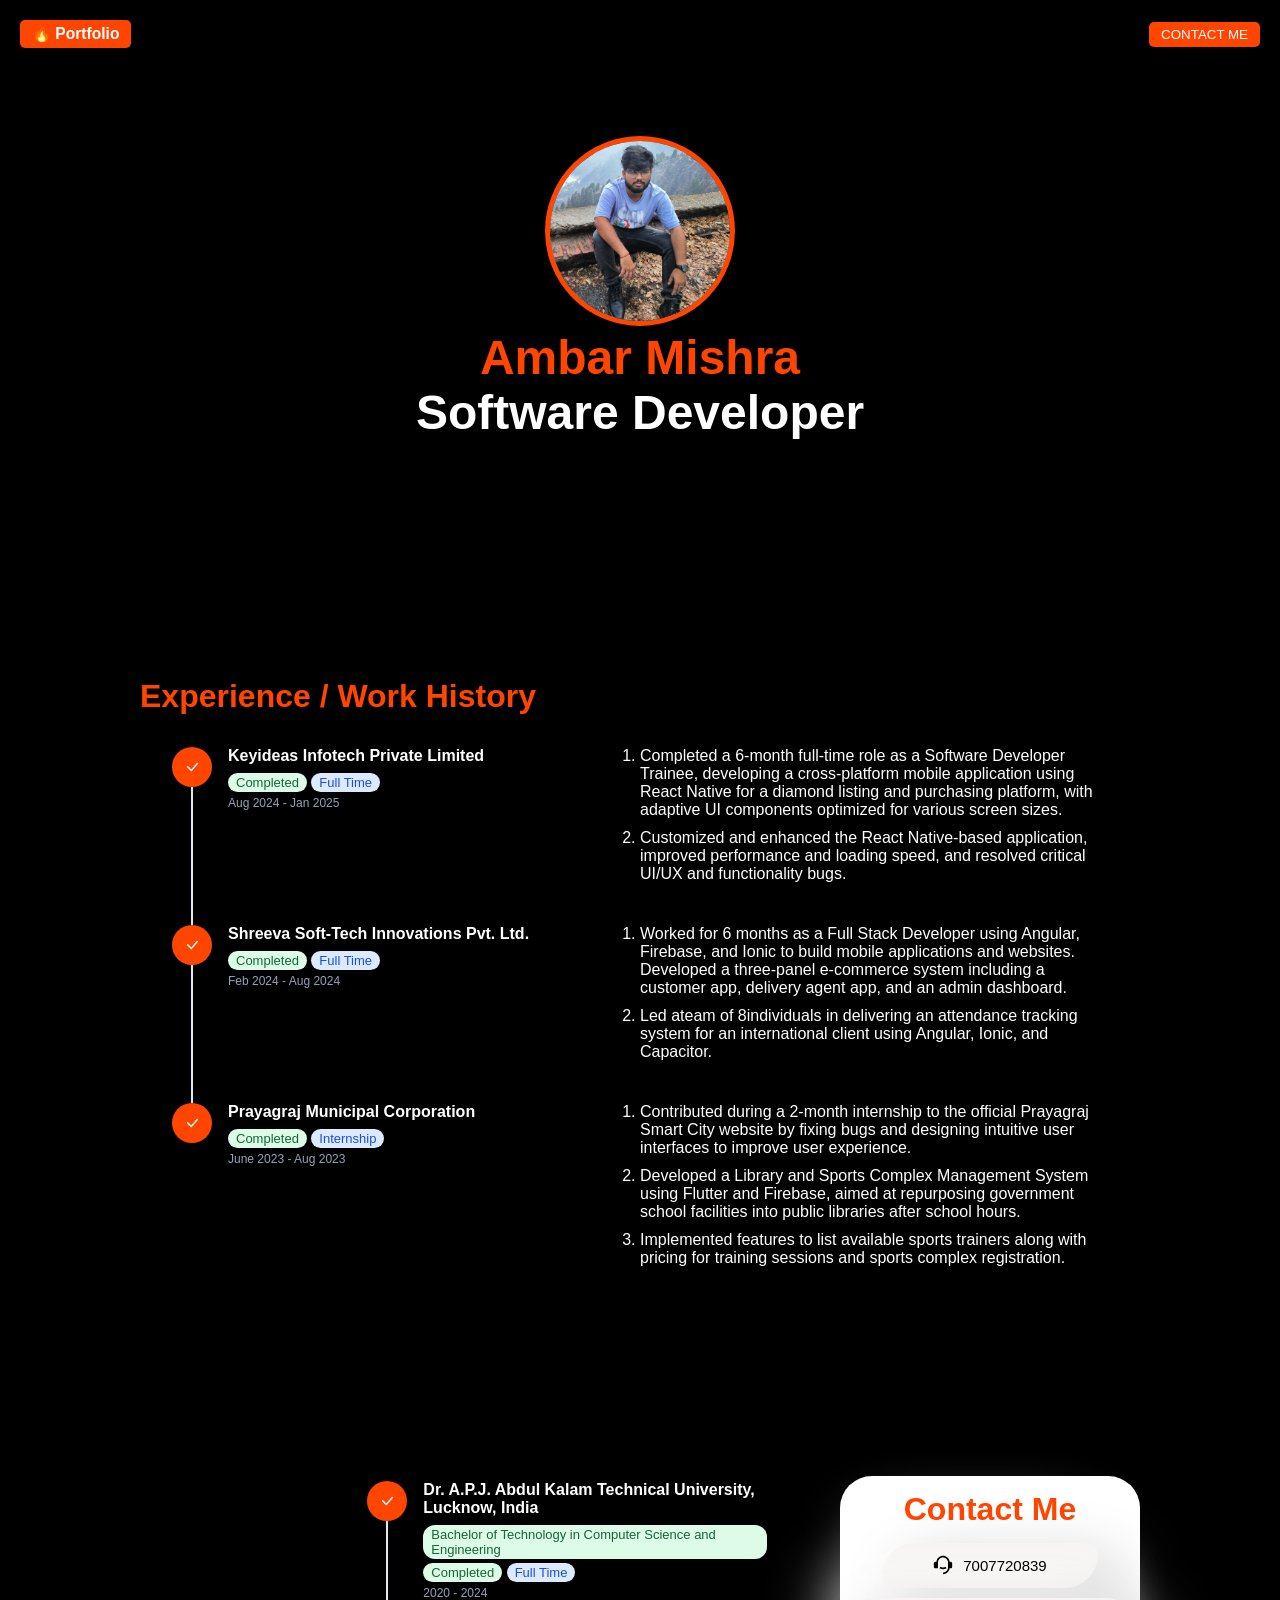
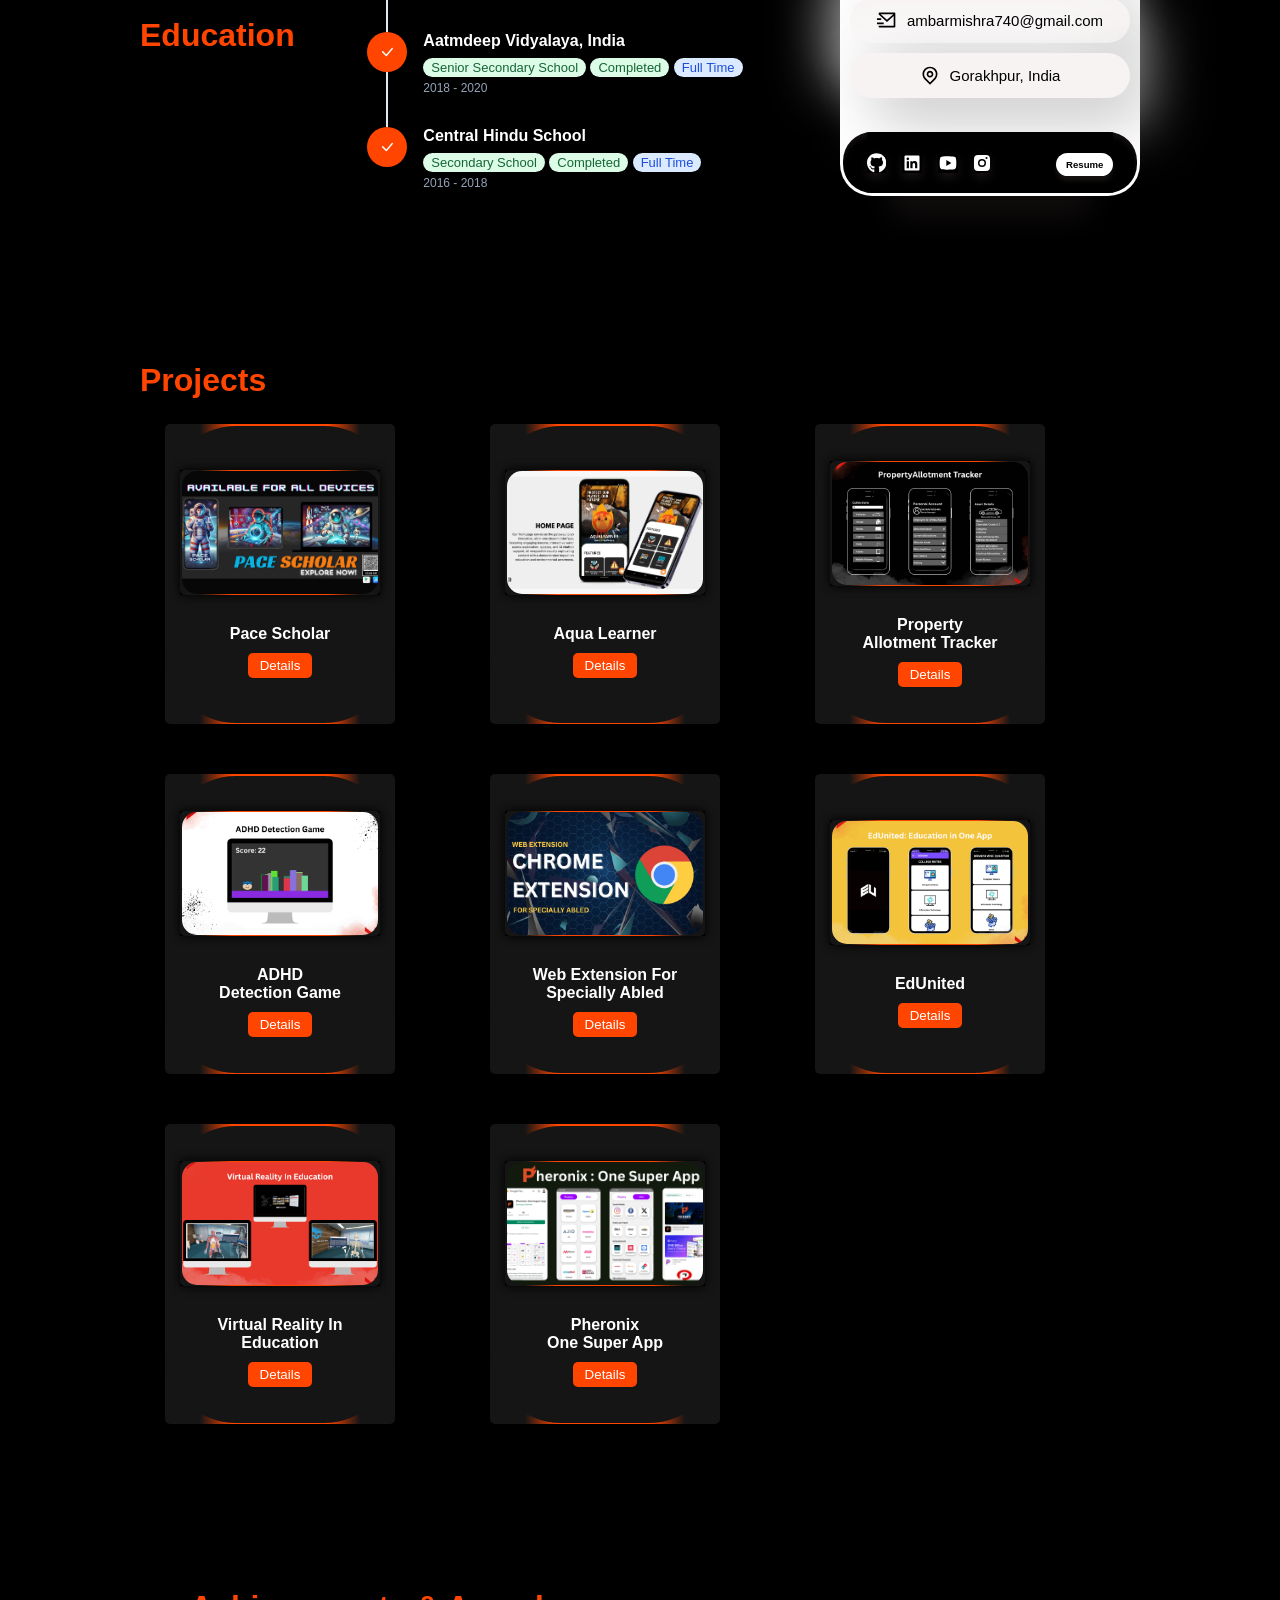
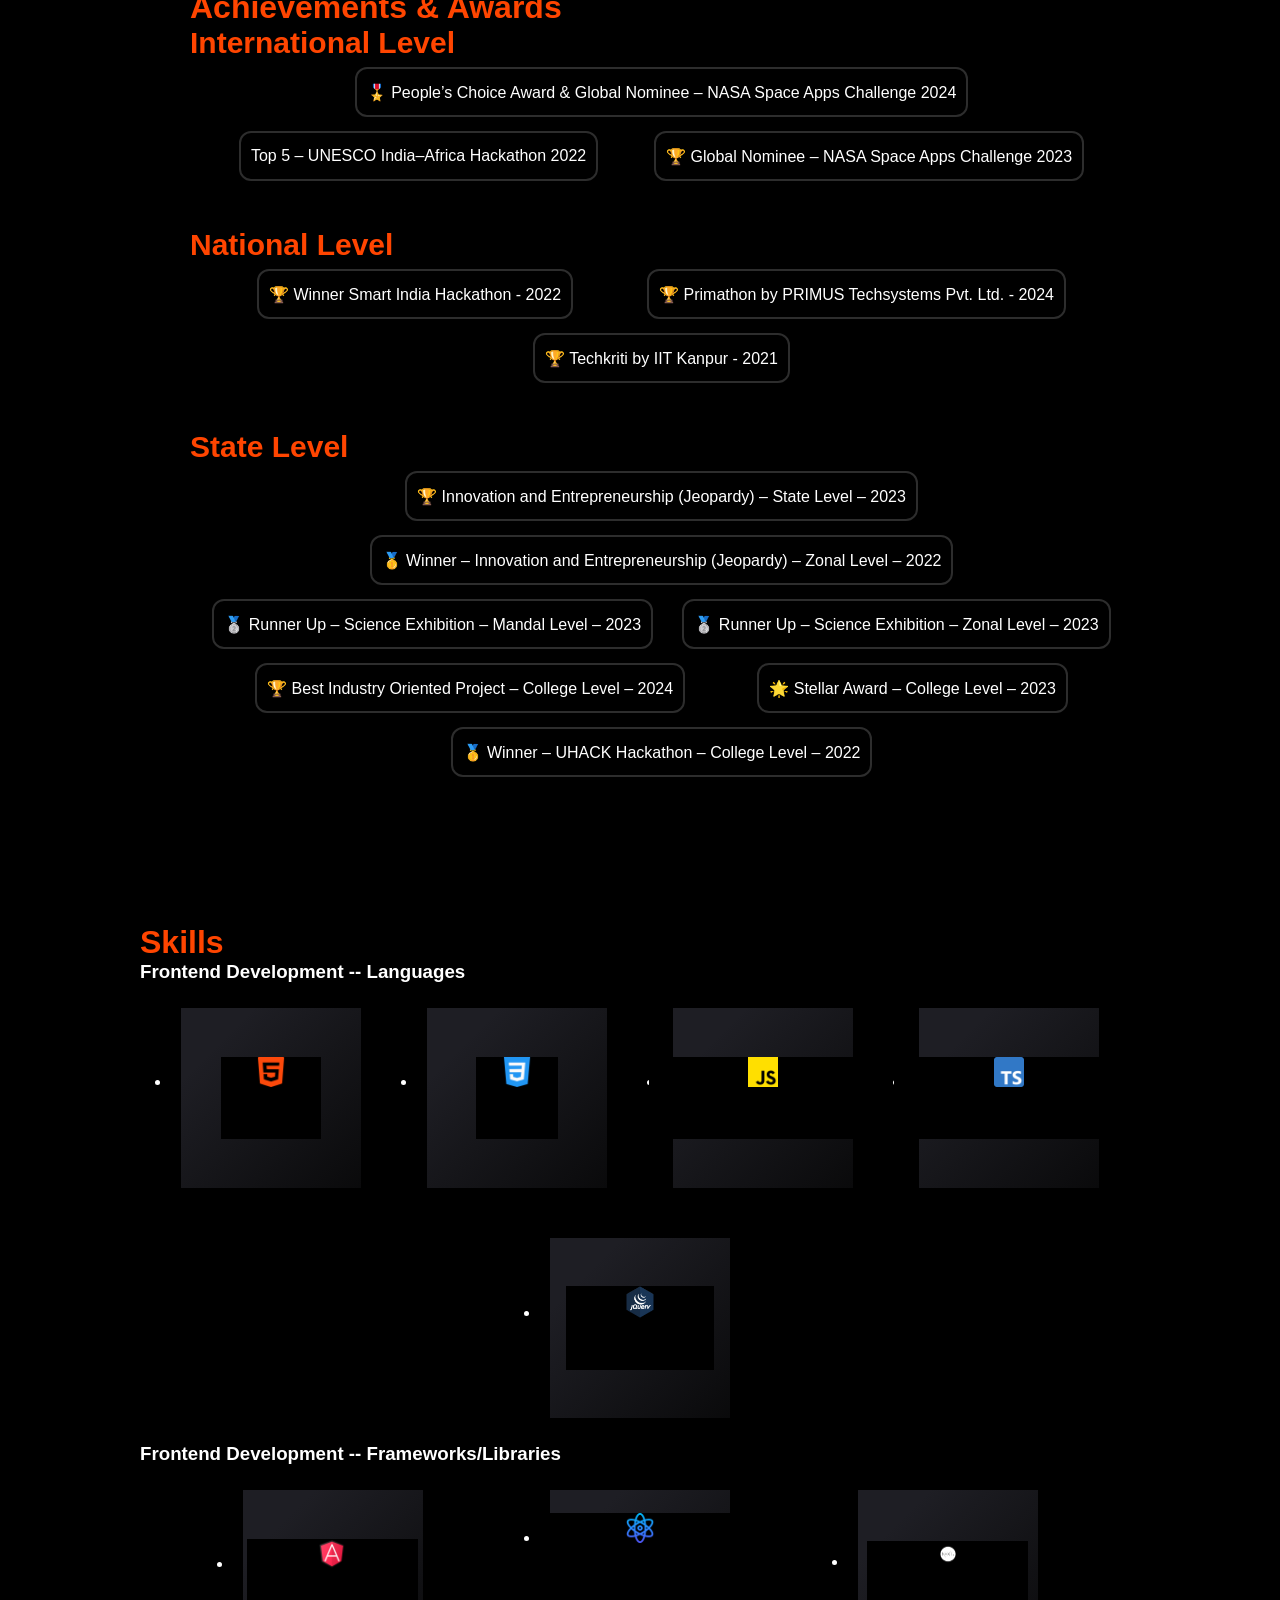
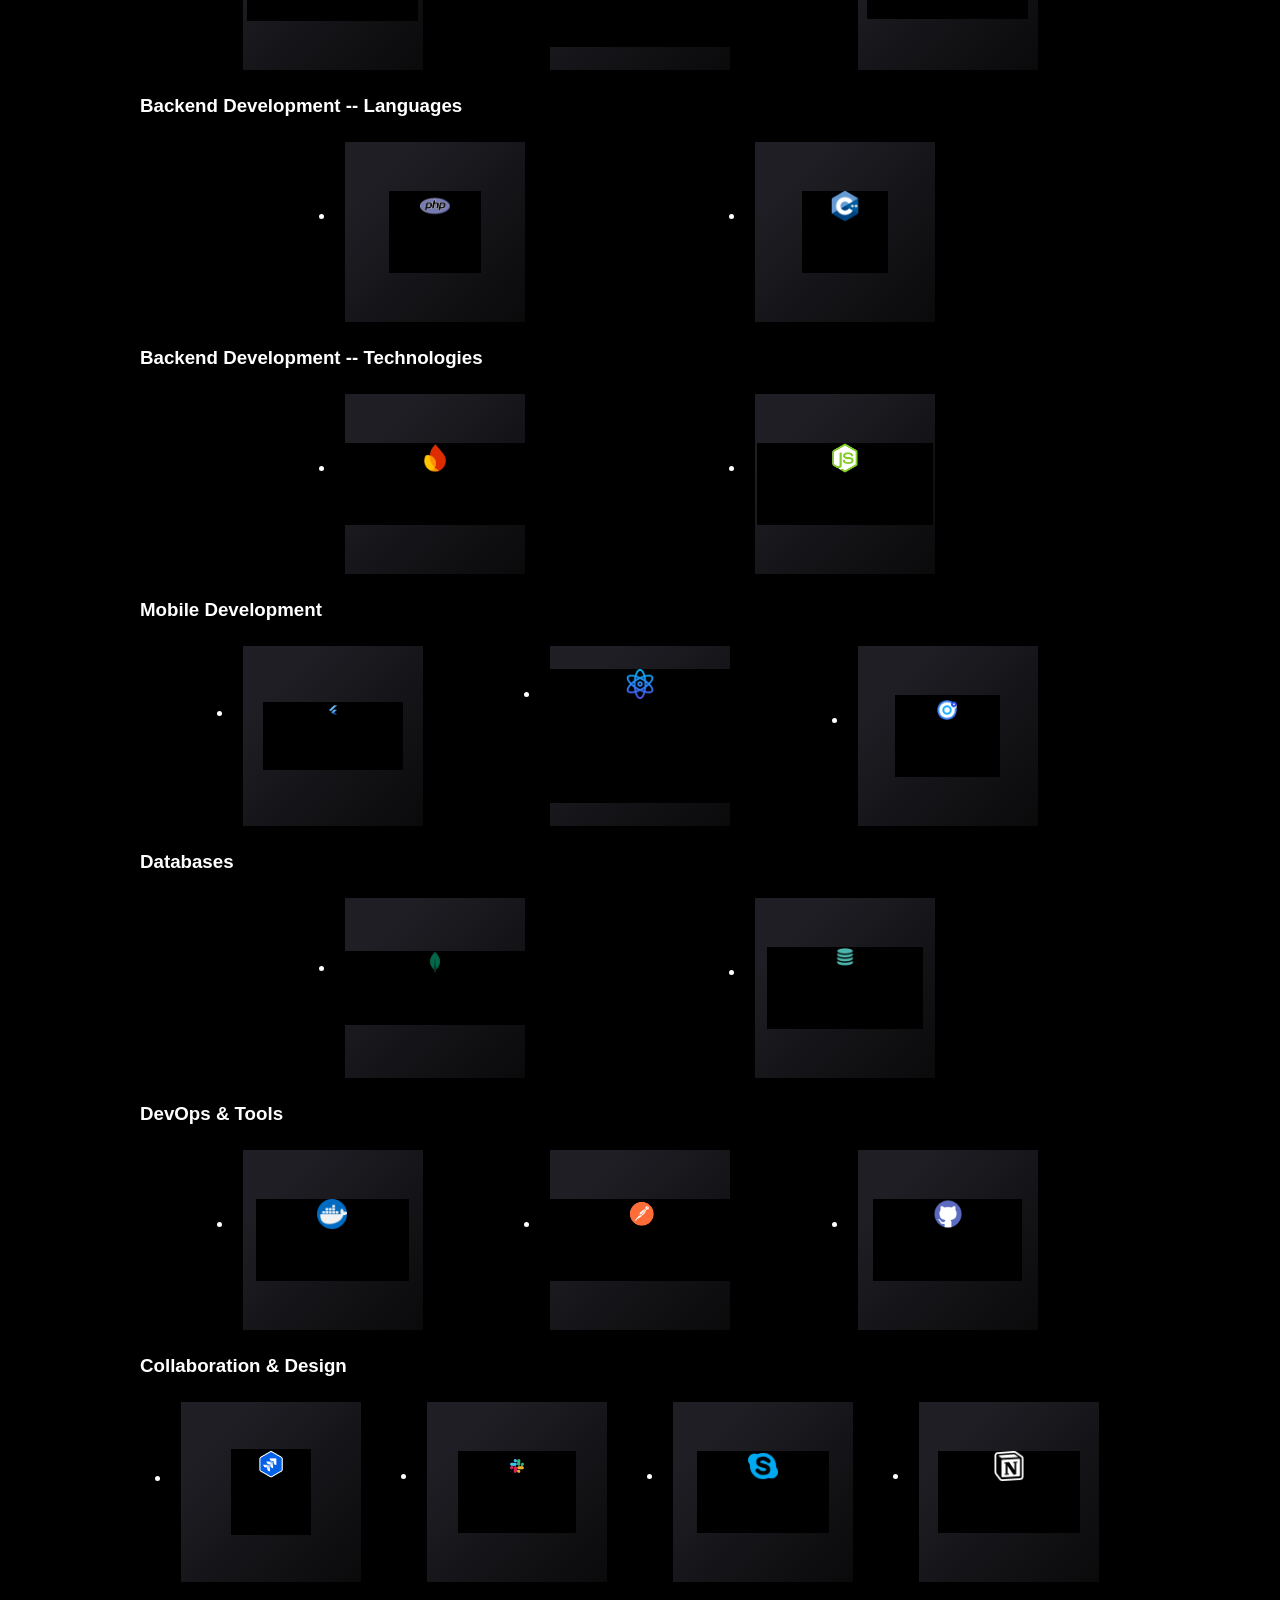
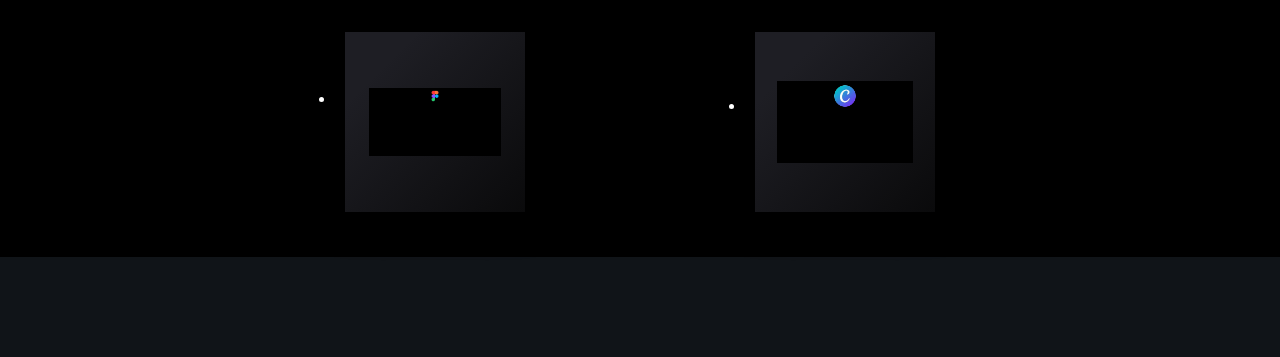
==== commit a5fd4ba4: "project section completed" ====
--- a/index.html
+++ b/index.html
@@ -56,7 +56,7 @@
                     </div>
                     <div style="width: 50%;">
                         <ol type="1" style="margin:0">
-                            <li style="color:black; margin-bottom:10px">Completed a 6-month full-time role as a Software
+                            <li class="desc-work">Completed a 6-month full-time role as a Software
                                 Developer Trainee,
                                 developing a
                                 cross-platform mobile application
@@ -66,7 +66,7 @@
                                 for
                                 various screen sizes.</li>
 
-                            <li style="color:black">
+                            <li class="desc-work">
                                 Customized and enhanced the React Native-based application, improved performance and
                                 loading
                                 speed,
@@ -95,7 +95,7 @@
                     </div>
                     <div style="width: 50%;">
                         <ol style="margin:0" type="1">
-                            <li style="color:black; margin-bottom:10px">Worked for 6 months as a Full Stack Developer
+                            <li class="desc-work">Worked for 6 months as a Full Stack Developer
                                 using Angular, Firebase, and
                                 Ionic to build mobile applications and
                                 websites. Developed a three-panel e-commerce system including a customer app, delivery
@@ -103,7 +103,7 @@
                                 app, and an admin
                                 dashboard.</li>
 
-                            <li style="color:black">
+                            <li class="desc-work">
                                 Led ateam of 8individuals in delivering an attendance tracking system for an
                                 international
                                 client using Angular,
@@ -131,18 +131,18 @@
                     </div>
                     <div style="width: 50%;">
                         <ol style="margin:0" type="1">
-                            <li style="color:black; margin-bottom:10px">Contributed during a 2-month internship to the
+                            <li class="desc-work">Contributed during a 2-month internship to the
                                 official Prayagraj Smart City
                                 website by fixing bugs and designing
                                 intuitive user interfaces to improve user experience.</li>
 
-                            <li style="color:black; margin-bottom:10px">
+                            <li class="desc-work">
                                 Developed a Library and Sports Complex Management System using Flutter and Firebase,
                                 aimed at
                                 repurposing
                                 government school facilities into public libraries after school hours.</li>
 
-                            <li style="color:black">Implemented features to list available sports trainers along with
+                            <li class="desc-work">Implemented features to list available sports trainers along with
                                 pricing
                                 for training sessions and sports complex
                                 registration.</li>
@@ -196,7 +196,7 @@
 
 
     <!-- Education -->
-    <div class="skills" >
+    <div class="skills">
         <div class="project-wrapper" style="display: flex; justify-content: space-between; align-items: center;">
             <h2>Education</h2>
             <div class="stepper-box" style="width: 40%;">
@@ -303,8 +303,8 @@
             </div>
 
             <!-- CONTACT SECTION -->
-    <div class="cs-card">
-        <!-- <button class="cs-mail">
+            <div class="cs-card">
+                <!-- <button class="cs-mail">
             <svg class="lucide lucide-mail" stroke-linejoin="round" stroke-linecap="round" stroke-width="2"
                 stroke="currentColor" fill="none" viewBox="0 0 24 24" height="24" width="24"
                 xmlns="http://www.w3.org/2000/svg">
@@ -313,84 +313,96 @@
             </svg>
         </button> -->
 
-        <div class="cs-background">
-            <div class="h-wrapper">
-                <h2 style="margin-top: 5px;">Contact Me</h2>
-            </div>
-
-            <div class="info-wrapper">
-
-                <div style="margin-bottom: 10px;" class="p-box">
-                        <svg xmlns="http://www.w3.org/2000/svg" width="20px" viewBox="0 0 24 24" fill="currentColor"><path d="M21 8C22.1046 8 23 8.89543 23 10V14C23 15.1046 22.1046 16 21 16H19.9381C19.446 19.9463 16.0796 23 12 23V21C15.3137 21 18 18.3137 18 15V9C18 5.68629 15.3137 3 12 3C8.68629 3 6 5.68629 6 9V16H3C1.89543 16 1 15.1046 1 14V10C1 8.89543 1.89543 8 3 8H4.06189C4.55399 4.05369 7.92038 1 12 1C16.0796 1 19.446 4.05369 19.9381 8H21ZM7.75944 15.7849L8.81958 14.0887C9.74161 14.6662 10.8318 15 12 15C13.1682 15 14.2584 14.6662 15.1804 14.0887L16.2406 15.7849C15.0112 16.5549 13.5576 17 12 17C10.4424 17 8.98882 16.5549 7.75944 15.7849Z"></path></svg>
-                    <p>7007720839</p>
+                <div class="cs-background">
+                    <div class="h-wrapper">
+                        <h2 style="margin-top: 5px;">Contact Me</h2>
+                    </div>
+
+                    <div class="info-wrapper">
+
+                        <div style="margin-bottom: 10px;" class="p-box">
+                            <svg xmlns="http://www.w3.org/2000/svg" viewBox="0 0 24 24" fill="rgba(0,0,0,1)">
+                                <path
+                                    d="M21 8C22.1046 8 23 8.89543 23 10V14C23 15.1046 22.1046 16 21 16H19.9381C19.446 19.9463 16.0796 23 12 23V21C15.3137 21 18 18.3137 18 15V9C18 5.68629 15.3137 3 12 3C8.68629 3 6 5.68629 6 9V16H3C1.89543 16 1 15.1046 1 14V10C1 8.89543 1.89543 8 3 8H4.06189C4.55399 4.05369 7.92038 1 12 1C16.0796 1 19.446 4.05369 19.9381 8H21ZM7.75944 15.7849L8.81958 14.0887C9.74161 14.6662 10.8318 15 12 15C13.1682 15 14.2584 14.6662 15.1804 14.0887L16.2406 15.7849C15.0112 16.5549 13.5576 17 12 17C10.4424 17 8.98882 16.5549 7.75944 15.7849Z">
+                                </path>
+                            </svg>
+                            <p>7007720839</p>
+                        </div>
+
+                        <div style="border-radius: 40px; margin: 0 0 10px 0; padding: 0px 10px 0px 10px;" class="p-box">
+                            <svg xmlns="http://www.w3.org/2000/svg" viewBox="0 0 24 24" fill="rgba(0,0,0,1)">
+                                <path
+                                    d="M21 3C21.5523 3 22 3.44772 22 4V20.0066C22 20.5552 21.5447 21 21.0082 21H2.9918C2.44405 21 2 20.5551 2 20.0066V19H20V7.3L12 14.5L2 5.5V4C2 3.44772 2.44772 3 3 3H21ZM8 15V17H0V15H8ZM5 10V12H0V10H5ZM19.5659 5H4.43414L12 11.8093L19.5659 5Z">
+                                </path>
+                            </svg>
+                            <p>ambarmishra740@gmail.com</p>
+                        </div>
+
+                        <div style="border-radius: 40px; margin: 0;" class="p-box">
+                            <svg xmlns="http://www.w3.org/2000/svg" viewBox="0 0 24 24" fill="rgba(0,0,0,1)">
+                                <path
+                                    d="M12 20.8995L16.9497 15.9497C19.6834 13.2161 19.6834 8.78392 16.9497 6.05025C14.2161 3.31658 9.78392 3.31658 7.05025 6.05025C4.31658 8.78392 4.31658 13.2161 7.05025 15.9497L12 20.8995ZM12 23.7279L5.63604 17.364C2.12132 13.8492 2.12132 8.15076 5.63604 4.63604C9.15076 1.12132 14.8492 1.12132 18.364 4.63604C21.8787 8.15076 21.8787 13.8492 18.364 17.364L12 23.7279ZM12 13C13.1046 13 14 12.1046 14 11C14 9.89543 13.1046 9 12 9C10.8954 9 10 9.89543 10 11C10 12.1046 10.8954 13 12 13ZM12 15C9.79086 15 8 13.2091 8 11C8 8.79086 9.79086 7 12 7C14.2091 7 16 8.79086 16 11C16 13.2091 14.2091 15 12 15Z">
+                                </path>
+                            </svg>
+                            <p>Gorakhpur, India</p>
+                        </div>
+                    </div>
                 </div>
 
-                <div style="border-radius: 40px; margin: 0 0 10px 0; padding: 0px 10px 0px 10px;" class="p-box">
-                        <svg xmlns="http://www.w3.org/2000/svg" width="20px" viewBox="0 0 24 24" fill="currentColor"><path d="M21 3C21.5523 3 22 3.44772 22 4V20.0066C22 20.5552 21.5447 21 21.0082 21H2.9918C2.44405 21 2 20.5551 2 20.0066V19H20V7.3L12 14.5L2 5.5V4C2 3.44772 2.44772 3 3 3H21ZM8 15V17H0V15H8ZM5 10V12H0V10H5ZM19.5659 5H4.43414L12 11.8093L19.5659 5Z"></path></svg>
-                    <p>ambarmishra740@gmail.com</p>
+                <!-- <div class="cs-profile-pic"></div> -->
+                <div class="cs-bottom">
+                    <div class="cs-content">
+                        <span class="cs-name">Ambar Mishra</span>
+                        <span class="cs-about-me">Software Developer with a strong passion for promoting education
+                            through
+                            social media, and a keen interest in hackathons and collaborating with diverse teams.
+                        </span>
+                    </div>
+                    <div class="cs-bottom-bottom">
+                        <div class="cs-social-links-container">
+
+                            <!-- Github -->
+                            <a target="_blank" href="https://github.com/ambarmishraa">
+                                <svg viewBox="0 0 496 512" xmlns="http://www.w3.org/2000/svg">
+                                    <path
+                                        d="M165.9 397.4c0 2-2.3 3.6-5.2 3.6-3.3.3-5.6-1.3-5.6-3.6 0-2 2.3-3.6 5.2-3.6 3-.3 5.6 1.3 5.6 3.6zm-31.1-4.5c-.7 2 1.3 4.3 4.3 4.9 2.6 1 5.6 0 6.2-2s-1.3-4.3-4.3-5.2c-2.6-.7-5.5.3-6.2 2.3zm44.2-1.7c-2.9.7-4.9 2.6-4.6 4.9.3 2 2.9 3.3 5.9 2.6 2.9-.7 4.9-2.6 4.6-4.6-.3-1.9-3-3.2-5.9-2.9zM244.8 8C106.1 8 0 113.3 0 252c0 110.9 69.8 205.8 169.5 239.2 12.8 2.3 17.3-5.6 17.3-12.1 0-6.2-.3-40.4-.3-61.4 0 0-70 15-84.7-29.8 0 0-11.4-29.1-27.8-36.6 0 0-22.9-15.7 1.6-15.4 0 0 24.9 2 38.6 25.8 21.9 38.6 58.6 27.5 72.9 20.9 2.3-16 8.8-27.1 16-33.7-55.9-6.2-112.3-14.3-112.3-110.5 0-27.5 7.6-41.3 23.6-58.9-2.6-6.5-11.1-33.3 2.6-67.9 20.9-6.5 69 27 69 27 20-5.6 41.5-8.5 62.8-8.5s42.8 2.9 62.8 8.5c0 0 48.1-33.6 69-27 13.7 34.7 5.2 61.4 2.6 67.9 16 17.7 25.8 31.5 25.8 58.9 0 96.5-58.9 104.2-114.8 110.5 9.2 7.9 17 22.9 17 46.4 0 33.7-.3 75.4-.3 83.6 0 6.5 4.6 14.4 17.3 12.1C428.2 457.8 496 362.9 496 252 496 113.3 383.5 8 244.8 8zM97.2 352.9c-1.3 1-1 3.3.7 5.2 1.6 1.6 3.9 2.3 5.2 1 1.3-1 1-3.3-.7-5.2-1.6-1.6-3.9-2.3-5.2-1zm-10.8-8.1c-.7 1.3.3 2.9 2.3 3.9 1.6 1 3.6.7 4.3-.7.7-1.3-.3-2.9-2.3-3.9-2-.6-3.6-.3-4.3.7zm32.4 35.6c-1.6 1.3-1 4.3 1.3 6.2 2.3 2.3 5.2 2.6 6.5 1 1.3-1.3.7-4.3-1.3-6.2-2.2-2.3-5.2-2.6-6.5-1zm-11.4-14.7c-1.6 1-1.6 3.6 0 5.9 1.6 2.3 4.3 3.3 5.6 2.3 1.6-1.3 1.6-3.9 0-6.2-1.4-2.3-4-3.3-5.6-2z">
+                                    </path>
+                                </svg>
+                            </a>
+
+                            <!-- Linkedin -->
+                            <a target="_blank" href="https://www.linkedin.com/in/er-ambar-mishra-5940922b4/">
+                                <svg xmlns="http://www.w3.org/2000/svg" viewBox="0 0 24 24" fill="currentColor">
+                                    <path
+                                        d="M18.3362 18.339H15.6707V14.1622C15.6707 13.1662 15.6505 11.8845 14.2817 11.8845C12.892 11.8845 12.6797 12.9683 12.6797 14.0887V18.339H10.0142V9.75H12.5747V10.9207H12.6092C12.967 10.2457 13.837 9.53325 15.1367 9.53325C17.8375 9.53325 18.337 11.3108 18.337 13.6245V18.339H18.3362ZM7.00373 8.57475C6.14573 8.57475 5.45648 7.88025 5.45648 7.026C5.45648 6.1725 6.14648 5.47875 7.00373 5.47875C7.85873 5.47875 8.55173 6.1725 8.55173 7.026C8.55173 7.88025 7.85798 8.57475 7.00373 8.57475ZM8.34023 18.339H5.66723V9.75H8.34023V18.339ZM19.6697 3H4.32923C3.59498 3 3.00098 3.5805 3.00098 4.29675V19.7033C3.00098 20.4202 3.59498 21 4.32923 21H19.6675C20.401 21 21.001 20.4202 21.001 19.7033V4.29675C21.001 3.5805 20.401 3 19.6675 3H19.6697Z">
+                                    </path>
+                                </svg>
+                            </a>
+
+                            <!-- Youtube -->
+                            <a target="_blank" href="https://www.youtube.com/@DebugWithToxic">
+                                <svg xmlns="http://www.w3.org/2000/svg" viewBox="0 0 24 24" fill="rgba(0,0,0,1)"><path d="M12.2439 4C12.778 4.00294 14.1143 4.01586 15.5341 4.07273L16.0375 4.09468C17.467 4.16236 18.8953 4.27798 19.6037 4.4755C20.5486 4.74095 21.2913 5.5155 21.5423 6.49732C21.942 8.05641 21.992 11.0994 21.9982 11.8358L21.9991 11.9884L21.9991 11.9991C21.9991 11.9991 21.9991 12.0028 21.9991 12.0099L21.9982 12.1625C21.992 12.8989 21.942 15.9419 21.5423 17.501C21.2878 18.4864 20.5451 19.261 19.6037 19.5228C18.8953 19.7203 17.467 19.8359 16.0375 19.9036L15.5341 19.9255C14.1143 19.9824 12.778 19.9953 12.2439 19.9983L12.0095 19.9991L11.9991 19.9991C11.9991 19.9991 11.9956 19.9991 11.9887 19.9991L11.7545 19.9983C10.6241 19.9921 5.89772 19.941 4.39451 19.5228C3.4496 19.2573 2.70692 18.4828 2.45587 17.501C2.0562 15.9419 2.00624 12.8989 2 12.1625V11.8358C2.00624 11.0994 2.0562 8.05641 2.45587 6.49732C2.7104 5.51186 3.45308 4.73732 4.39451 4.4755C5.89772 4.05723 10.6241 4.00622 11.7545 4H12.2439ZM9.99911 8.49914V15.4991L15.9991 11.9991L9.99911 8.49914Z"></path></svg>
+                            </a>
+
+                            <!-- Instagram -->
+                            <a target="_blank" href="https://www.instagram.com/ambar_mishra__/">
+                                <svg viewBox="0 0 16 15.999" height="15.999" width="16"
+                                    xmlns="http://www.w3.org/2000/svg">
+                                    <path transform="translate(6 598)"
+                                        d="M6-582H-2a4,4,0,0,1-4-4v-8a4,4,0,0,1,4-4H6a4,4,0,0,1,4,4v8A4,4,0,0,1,6-582ZM2-594a4,4,0,0,0-4,4,4,4,0,0,0,4,4,4,4,0,0,0,4-4A4.005,4.005,0,0,0,2-594Zm4.5-2a1,1,0,0,0-1,1,1,1,0,0,0,1,1,1,1,0,0,0,1-1A1,1,0,0,0,6.5-596ZM2-587.5A2.5,2.5,0,0,1-.5-590,2.5,2.5,0,0,1,2-592.5,2.5,2.5,0,0,1,4.5-590,2.5,2.5,0,0,1,2-587.5Z"
+                                        data-name="Subtraction 4" id="Subtraction_4"></path>
+                                </svg>
+                            </a>
+
+                        </div>
+                        <button class="cs-button"><b>Resume</b></button>
+                    </div>
                 </div>
-
-                <div style="border-radius: 40px; margin: 0;" class="p-box">
-                        <svg xmlns="http://www.w3.org/2000/svg" width="20px" viewBox="0 0 24 24" fill="currentColor"><path d="M12 20.8995L16.9497 15.9497C19.6834 13.2161 19.6834 8.78392 16.9497 6.05025C14.2161 3.31658 9.78392 3.31658 7.05025 6.05025C4.31658 8.78392 4.31658 13.2161 7.05025 15.9497L12 20.8995ZM12 23.7279L5.63604 17.364C2.12132 13.8492 2.12132 8.15076 5.63604 4.63604C9.15076 1.12132 14.8492 1.12132 18.364 4.63604C21.8787 8.15076 21.8787 13.8492 18.364 17.364L12 23.7279ZM12 13C13.1046 13 14 12.1046 14 11C14 9.89543 13.1046 9 12 9C10.8954 9 10 9.89543 10 11C10 12.1046 10.8954 13 12 13ZM12 15C9.79086 15 8 13.2091 8 11C8 8.79086 9.79086 7 12 7C14.2091 7 16 8.79086 16 11C16 13.2091 14.2091 15 12 15Z"></path></svg>
-                    <p>Gorakhpur, India</p>
-                </div>
             </div>
         </div>
 
-        <!-- <div class="cs-profile-pic"></div> -->
-        <div class="cs-bottom">
-            <div class="cs-content">
-                <span class="cs-name">Ambar Mishra</span>
-                <span class="cs-about-me">Software Developer with a strong passion for promoting education through
-                    social media, and a keen interest in hackathons and collaborating with diverse teams.
-                </span>
-            </div>
-            <div class="cs-bottom-bottom">
-                <div class="cs-social-links-container">
-
-                    <!-- Instagram -->
-                    <a target="_blank" href="https://www.instagram.com/ambar_mishra__/">
-                        <svg viewBox="0 0 16 15.999" height="15.999" width="16" xmlns="http://www.w3.org/2000/svg">
-                            <path transform="translate(6 598)"
-                                d="M6-582H-2a4,4,0,0,1-4-4v-8a4,4,0,0,1,4-4H6a4,4,0,0,1,4,4v8A4,4,0,0,1,6-582ZM2-594a4,4,0,0,0-4,4,4,4,0,0,0,4,4,4,4,0,0,0,4-4A4.005,4.005,0,0,0,2-594Zm4.5-2a1,1,0,0,0-1,1,1,1,0,0,0,1,1,1,1,0,0,0,1-1A1,1,0,0,0,6.5-596ZM2-587.5A2.5,2.5,0,0,1-.5-590,2.5,2.5,0,0,1,2-592.5,2.5,2.5,0,0,1,4.5-590,2.5,2.5,0,0,1,2-587.5Z"
-                                data-name="Subtraction 4" id="Subtraction_4"></path>
-                        </svg>
-                    </a>
-
-                    <!-- Linkedin -->
-                    <a target="_blank" href="https://www.linkedin.com/in/er-ambar-mishra-5940922b4/">
-                        <svg xmlns="http://www.w3.org/2000/svg" viewBox="0 0 24 24" fill="currentColor">
-                            <path
-                                d="M18.3362 18.339H15.6707V14.1622C15.6707 13.1662 15.6505 11.8845 14.2817 11.8845C12.892 11.8845 12.6797 12.9683 12.6797 14.0887V18.339H10.0142V9.75H12.5747V10.9207H12.6092C12.967 10.2457 13.837 9.53325 15.1367 9.53325C17.8375 9.53325 18.337 11.3108 18.337 13.6245V18.339H18.3362ZM7.00373 8.57475C6.14573 8.57475 5.45648 7.88025 5.45648 7.026C5.45648 6.1725 6.14648 5.47875 7.00373 5.47875C7.85873 5.47875 8.55173 6.1725 8.55173 7.026C8.55173 7.88025 7.85798 8.57475 7.00373 8.57475ZM8.34023 18.339H5.66723V9.75H8.34023V18.339ZM19.6697 3H4.32923C3.59498 3 3.00098 3.5805 3.00098 4.29675V19.7033C3.00098 20.4202 3.59498 21 4.32923 21H19.6675C20.401 21 21.001 20.4202 21.001 19.7033V4.29675C21.001 3.5805 20.401 3 19.6675 3H19.6697Z">
-                            </path>
-                        </svg>
-                    </a>
-
-
-                    <!-- Github -->
-                    <a target="_blank" href="https://github.com/ambarmishraa">
-                        <svg viewBox="0 0 496 512" xmlns="http://www.w3.org/2000/svg">
-                            <path
-                                d="M165.9 397.4c0 2-2.3 3.6-5.2 3.6-3.3.3-5.6-1.3-5.6-3.6 0-2 2.3-3.6 5.2-3.6 3-.3 5.6 1.3 5.6 3.6zm-31.1-4.5c-.7 2 1.3 4.3 4.3 4.9 2.6 1 5.6 0 6.2-2s-1.3-4.3-4.3-5.2c-2.6-.7-5.5.3-6.2 2.3zm44.2-1.7c-2.9.7-4.9 2.6-4.6 4.9.3 2 2.9 3.3 5.9 2.6 2.9-.7 4.9-2.6 4.6-4.6-.3-1.9-3-3.2-5.9-2.9zM244.8 8C106.1 8 0 113.3 0 252c0 110.9 69.8 205.8 169.5 239.2 12.8 2.3 17.3-5.6 17.3-12.1 0-6.2-.3-40.4-.3-61.4 0 0-70 15-84.7-29.8 0 0-11.4-29.1-27.8-36.6 0 0-22.9-15.7 1.6-15.4 0 0 24.9 2 38.6 25.8 21.9 38.6 58.6 27.5 72.9 20.9 2.3-16 8.8-27.1 16-33.7-55.9-6.2-112.3-14.3-112.3-110.5 0-27.5 7.6-41.3 23.6-58.9-2.6-6.5-11.1-33.3 2.6-67.9 20.9-6.5 69 27 69 27 20-5.6 41.5-8.5 62.8-8.5s42.8 2.9 62.8 8.5c0 0 48.1-33.6 69-27 13.7 34.7 5.2 61.4 2.6 67.9 16 17.7 25.8 31.5 25.8 58.9 0 96.5-58.9 104.2-114.8 110.5 9.2 7.9 17 22.9 17 46.4 0 33.7-.3 75.4-.3 83.6 0 6.5 4.6 14.4 17.3 12.1C428.2 457.8 496 362.9 496 252 496 113.3 383.5 8 244.8 8zM97.2 352.9c-1.3 1-1 3.3.7 5.2 1.6 1.6 3.9 2.3 5.2 1 1.3-1 1-3.3-.7-5.2-1.6-1.6-3.9-2.3-5.2-1zm-10.8-8.1c-.7 1.3.3 2.9 2.3 3.9 1.6 1 3.6.7 4.3-.7.7-1.3-.3-2.9-2.3-3.9-2-.6-3.6-.3-4.3.7zm32.4 35.6c-1.6 1.3-1 4.3 1.3 6.2 2.3 2.3 5.2 2.6 6.5 1 1.3-1.3.7-4.3-1.3-6.2-2.2-2.3-5.2-2.6-6.5-1zm-11.4-14.7c-1.6 1-1.6 3.6 0 5.9 1.6 2.3 4.3 3.3 5.6 2.3 1.6-1.3 1.6-3.9 0-6.2-1.4-2.3-4-3.3-5.6-2z">
-                            </path>
-                        </svg>
-                    </a>
-
-
-                </div>
-                <button class="cs-button"><b>Resume</b></button>
-            </div>
-        </div>
+
     </div>
-        </div>
-
-            
-    </div>
-
-
-
-    
-
 
 
 
@@ -425,7 +437,7 @@
                 </li>
             </ul> -->
 
-            <ul>
+            <ul style="list-style-type: none;">
                 <!-- Pace Scholar -->
                 <li>
                     <div class="card">
@@ -437,7 +449,7 @@
                                             <div class="back">
                                                 <div style="border-radius: 5px; width:98%; height:98%; overflow: hidden;"
                                                     class="back-content">
-                                                    <img src="./assets/sonekatinka.jpg" alt="Skill" />
+                                                    <img src="./assets/projects/pace_scholar.png" alt="Skill" />
                                                 </div>
                                             </div>
                                         </div>
@@ -468,7 +480,7 @@
                                             <div class="back">
                                                 <div style="border-radius: 5px; width:98%; height:98%; overflow: hidden;"
                                                     class="back-content">
-                                                    <img src="./assets/sonekatinka.jpg" alt="Skill" />
+                                                    <img src="./assets/projects/aqua_learner.png" alt="Skill" />
                                                 </div>
                                             </div>
                                         </div>
@@ -499,7 +511,7 @@
                                             <div class="back">
                                                 <div style="border-radius: 5px; width:98%; height:98%; overflow: hidden;"
                                                     class="back-content">
-                                                    <img src="./assets/sonekatinka.jpg" alt="Skill" />
+                                                    <img src="./assets/projects/property_tracker.png" alt="Skill" />
                                                 </div>
                                             </div>
                                         </div>
@@ -534,7 +546,7 @@
                                             <div class="back">
                                                 <div style="border-radius: 5px; width:98%; height:98%; overflow: hidden;"
                                                     class="back-content">
-                                                    <img src="./assets/sonekatinka.jpg" alt="Skill" />
+                                                    <img src="./assets/projects/adhd.png" alt="Skill" />
                                                 </div>
                                             </div>
                                         </div>
@@ -569,7 +581,7 @@
                                             <div class="back">
                                                 <div style="border-radius: 5px; width:98%; height:98%; overflow: hidden;"
                                                     class="back-content">
-                                                    <img src="./assets/sonekatinka.jpg" alt="Skill" />
+                                                    <img src="./assets/projects/extension.png" alt="Skill" />
                                                 </div>
                                             </div>
                                         </div>
@@ -606,7 +618,7 @@
                                             <div class="back">
                                                 <div style="border-radius: 5px; width:98%; height:98%; overflow: hidden;"
                                                     class="back-content">
-                                                    <img src="./assets/sonekatinka.jpg" alt="Skill" />
+                                                    <img src="./assets/projects/edunited.png" alt="Skill" />
                                                 </div>
                                             </div>
                                         </div>
@@ -632,6 +644,42 @@
 
                 <!-- Virtual Reality In Education (Pratibimb)  -->
                 <li>
+                    <div class="card">
+                        <div class="content">
+                            <div class="back">
+                                <div class="back-content">
+                                    <div style="width: 200px; height: 125px;" class="card">
+                                        <div class="content">
+                                            <div class="back">
+                                                <div style="border-radius: 5px; width:98%; height:98%; overflow: hidden;"
+                                                    class="back-content">
+                                                    <img src="./assets/projects/vr.png" alt="Skill" />
+                                                </div>
+                                            </div>
+                                        </div>
+                                    </div>
+                                    <div style="background-color: transparent;">
+                                        <p
+                                            style="background-color: transparent; font-weight: bold; margin-bottom: 10px;">
+                                            <span
+                                                style="display: flex; justify-content: center; background-color: transparent;">
+                                                Virtual Reality In
+                                            </span><span
+                                                style="display: flex; justify-content: center; background-color: transparent;">Education</span>
+                                        </p>
+                                        <div
+                                            style="display: flex; justify-content: center; background-color: transparent;">
+                                            <button>Details</button>
+                                        </div>
+                                    </div>
+                                </div>
+                            </div>
+                        </div>
+                    </div>
+                </li>
+
+                <!-- Trinetra -->
+                <!-- <li>
                     <div class="card">
                         <div class="content">
                             <div class="back">
@@ -651,42 +699,6 @@
                                             style="background-color: transparent; font-weight: bold; margin-bottom: 10px;">
                                             <span
                                                 style="display: flex; justify-content: center; background-color: transparent;">
-                                                Virtual Reality In
-                                            </span><span
-                                                style="display: flex; justify-content: center;">Education</span>
-                                        </p>
-                                        <div
-                                            style="display: flex; justify-content: center; background-color: transparent;">
-                                            <button>Details</button>
-                                        </div>
-                                    </div>
-                                </div>
-                            </div>
-                        </div>
-                    </div>
-                </li>
-
-                <!-- Trinetra -->
-                <li>
-                    <div class="card">
-                        <div class="content">
-                            <div class="back">
-                                <div class="back-content">
-                                    <div style="width: 200px; height: 125px;" class="card">
-                                        <div class="content">
-                                            <div class="back">
-                                                <div style="border-radius: 5px; width:98%; height:98%; overflow: hidden;"
-                                                    class="back-content">
-                                                    <img src="./assets/sonekatinka.jpg" alt="Skill" />
-                                                </div>
-                                            </div>
-                                        </div>
-                                    </div>
-                                    <div style="background-color: transparent;">
-                                        <p
-                                            style="background-color: transparent; font-weight: bold; margin-bottom: 10px;">
-                                            <span
-                                                style="display: flex; justify-content: center; background-color: transparent;">
                                                 Trinetra
                                             </span>
                                         </p>
@@ -699,7 +711,7 @@
                             </div>
                         </div>
                     </div>
-                </li>
+                </li> -->
 
                 <!-- Pheronix -->
                 <li>
@@ -712,7 +724,7 @@
                                             <div class="back">
                                                 <div style="border-radius: 5px; width:98%; height:98%; overflow: hidden;"
                                                     class="back-content">
-                                                    <img src="./assets/sonekatinka.jpg" alt="Skill" />
+                                                    <img src="./assets/projects/pheronix.png" alt="Skill" />
                                                 </div>
                                             </div>
                                         </div>
@@ -819,7 +831,7 @@
         </div>
     </div>
 
-<!-- Skills -->
+    <!-- Skills -->
     <div class="skills">
         <div class="project-wrapper">
             <h2>Skills</h2>
--- a/styles.css
+++ b/styles.css
@@ -5,14 +5,21 @@
 }
 
 * {
-  /* padding: 0;
+  padding: 0;
   margin: 0;
-  list-style: none;
+  /* list-style: none; */
   text-decoration: none;
   color: #fff;
   font-family: "Poppins", sans-serif;
-  scroll-behavior: smooth; */
-  /* background-color: black; */
+  scroll-behavior: smooth; 
+   background-color: var(--primary-color); 
+}
+
+/* Default Background Colour */
+:root {
+  --primary-color: black;
+  --secondary-color: #FF4500;
+  --tertiary-color: white;
 }
 
 
@@ -28,7 +35,7 @@
 }
 
 button {
-  background: #FF4500;
+  background-color: var(--secondary-color);
   border: none;
   border-radius: 5px;
   padding: 5px 12px;
@@ -42,7 +49,7 @@
 .hero {
   text-align: center;
   height: 60vh;
-  background: black;
+  background-color: var(--primary-color);
   margin-bottom: 80px;
   margin-top: -70px;
   display: flex;
@@ -61,7 +68,7 @@
   /* margin-top: 10px; */
   /* opacity: 0.6; */
   font-size: 3.0rem;
-  color: white;
+  color: var(--tertiary-color);
   font-weight: bold;
   /* padding-right: 63px; */
 }
@@ -70,18 +77,17 @@
   width: 180px;
   height: 180px;
   border-radius: 9999px;
-  border: 5px solid #FF4500;
+  border: 5px solid var(--secondary-color);;
 }
 
 h2 {
   font-size: 2rem;
-  margin-bottom: 15px;
-  color: #FF4500
+  /* margin-bottom: 15px; */
+  color: var(--secondary-color);
 }
 
 
 /* ABOUT */
-
 .about-wrapper,
 .project-wrapper,
 .socials-wrapper {
@@ -132,7 +138,8 @@
 .projects ul {
   display: flex;
   flex-wrap: wrap;
-  justify-content: space-evenly;
+  justify-content: flex-start;
+  column-gap: 45px;
 }
 
 .projects ul li {
@@ -142,7 +149,7 @@
 
 .projects ul li img {
   border-radius: 15px;
-  margin-bottom: 17px;
+  /* margin-bottom: 17px; */
   width: 100%;
 }
 
@@ -213,7 +220,7 @@
 }
 
 .portfolio-h {
-  background-color: #FF4500;
+  background-color: var(--secondary-color);;
 }
 
 .ul-div {
@@ -221,7 +228,7 @@
 }
 
 .achievement-h3 {
-  color: #FF4500;
+  color: var(--secondary-color);;
   font-size: 30px;
 }
 
@@ -269,7 +276,7 @@
   display: block;
   width: 160px;
   height: 160%;
-  background: linear-gradient(90deg, transparent, #FF4500, #FF4500, #FF4500, #FF4500, transparent);
+  background: linear-gradient(90deg, transparent, var(--secondary-color), var(--secondary-color), var(--secondary-color), var(--secondary-color), transparent);
   animation: rotation_481 5000ms infinite linear;
 }
 
@@ -279,7 +286,7 @@
   height: 99%;
   background-color: #151515;
   border-radius: 70px;
-  color: white;
+  color: var(--tertiary-color);
   display: flex;
   flex-direction: column;
   justify-content: center;
@@ -299,7 +306,7 @@
 
 .front {
   transform: rotateY(180deg);
-  color: white;
+  color: var(--tertiary-color);
 }
 
 .front .front-content {
@@ -402,6 +409,7 @@
   object-fit: cover;
   /* fills the div without distortion */
   border-radius: 5px;
+  display: block;
   /* matches parent’s rounded corners */
 }
 
@@ -428,7 +436,7 @@
   user-select: none;
   font-size: 5vmin;
   /* Smaller font size */
-  color: white;
+  color: var(--tertiary-color);
   background-image: linear-gradient(to right, #626262, #fff);
   -webkit-text-fill-color: transparent;
   -webkit-background-clip: text;
@@ -500,11 +508,12 @@
 
 /* Experience / Work History */
 .stepper-box {
-  background-color: white;
+  background-color: var(--primary-color);
   border-radius: 12px;
   padding: 32px;
   /* width: 40%; */
   box-shadow: 0 4px 12px rgba(0, 0, 0, 0.05);
+  color: var(--tertiary-color);
 }
 
 .stepper-step {
@@ -542,9 +551,13 @@
   z-index: 2;
 }
 
+.stepper-circle svg {
+  background-color: transparent;
+}
+
 .stepper-completed .stepper-circle {
-  background-color: #0f172a;
-  color: white;
+  background-color: var(--secondary-color);
+  color: var(--tertiary-color);
 }
 
 .stepper-active .stepper-circle {
@@ -567,7 +580,7 @@
 }
 
 .stepper-completed .stepper-title {
-  color: #0f172a;
+  color: var(--tertiary-color);
 }
 
 .stepper-active .stepper-title {
@@ -617,7 +630,7 @@
   padding: 8px 16px;
   border-radius: 6px;
   border: 1px solid #e2e8f0;
-  background-color: white;
+  background-color: var(--tertiary-color);
   cursor: pointer;
   display: flex;
   align-items: center;
@@ -626,7 +639,7 @@
 
 .stepper-button-primary {
   background-color: #0f172a;
-  color: white;
+  color: var(--tertiary-color);
   border-color: #0f172a;
 }
 
@@ -638,8 +651,8 @@
 /* Contact Section */
 .cs-card {
   width: 280px;
-  height: 280px;
-  background: white;
+  height: 300px;
+  background: var(--tertiary-color);
   border-radius: 32px;
   padding: 10px;
   position: relative;
@@ -656,7 +669,7 @@
 }
 
 .cs-card .cs-mail svg {
-  stroke: #000000;
+  stroke: var(--primary-color);
   stroke-width: 3px;
 }
 
@@ -672,7 +685,7 @@
   left: 3px;
   border-radius: 29px;
   z-index: 1;
-  border: 0px solid #000000;
+  border: 0px solid var(--primary-color);
   overflow: hidden;
   transition: all 0.5s ease-in-out 0.2s, z-index 0.5s ease-in-out 0.2s;
 }
@@ -703,7 +716,7 @@
   bottom: 3px;
   left: 3px;
   right: 3px;
-  background: #000000;
+  background: var(--primary-color);
   top: 80%;
   border-radius: 29px;
   z-index: 2;
@@ -717,20 +730,20 @@
   bottom: 0;
   left: 1.5rem;
   right: 1.5rem;
-  height: 190px;
+  height: 230px;
 }
 
 .cs-card .cs-bottom .cs-content .cs-name {
   display: block;
   font-size: 1.2rem;
-  color: white;
+  color: var(--tertiary-color);
   font-weight: bold;
 }
 
 .cs-card .cs-bottom .cs-content .cs-about-me {
   display: block;
   font-size: 0.9rem;
-  color: white;
+  color: var(--tertiary-color);
   margin-top: 1rem;
 }
 
@@ -751,7 +764,7 @@
 
 .cs-card .cs-bottom .cs-bottom-bottom .cs-social-links-container svg {
   height: 20px;
-  fill: white;
+  fill: var(--tertiary-color);
   filter: drop-shadow(0 5px 5px rgba(165, 132, 130, 0.1333333333));
 }
 
@@ -761,8 +774,8 @@
 }
 
 .cs-card .cs-bottom .cs-bottom-bottom .cs-button {
-  background: white;
-  color: #000000;
+  background: var(--tertiary-color);
+  color: var(--primary-color);
   border: none;
   border-radius: 20px;
   font-size: 0.6rem;
@@ -772,7 +785,7 @@
 
 .cs-card .cs-bottom .cs-bottom-bottom .cs-button:hover {
   background: #f55d56;
-  color: white;
+  color: var(--tertiary-color);
 }
 
 .cs-card:hover {
@@ -784,7 +797,6 @@
   border-radius: 80px 29px 29px 29px;
   transition: all 0.5s cubic-bezier(0.645, 0.045, 0.355, 1) 0.2s;
 }
-
 /* .cs-card:hover .cs-profile-pic {
   width: 100px;
   height: 100px;
@@ -816,8 +828,20 @@
 }
 
 .h-wrapper {
+  background-color: var(--tertiary-color);
   display: flex;
   justify-content: center;
+  border-radius: 32px;
+  margin-bottom: 15px;
+}
+
+.h-wrapper h2{
+  background-color: transparent;
+}
+
+.cs-background{
+  border-radius: 32px;
+  background-color: var(--tertiary-color);
 }
 
 .p-box {
@@ -834,5 +858,30 @@
 }
 
 .p-box p{
-  font-size: 20px;
-}+  font-size: 15px;
+  background-color: transparent;
+  color: var(--primary-color);
+}
+
+.p-box svg{
+  width: 20px;
+  background-color: transparent;
+}
+
+.desc-work{
+  color: var(--tertiary-color); 
+  margin-bottom:10px
+}
+
+.info-wrapper{
+  background-color: var(--tertiary-color);
+}
+
+.cs-button b{
+  background-color: transparent;
+  color: var(--primary-color);
+}
+
+.cs-button b:hover{
+  background-color: var(--secondary-color);
+}
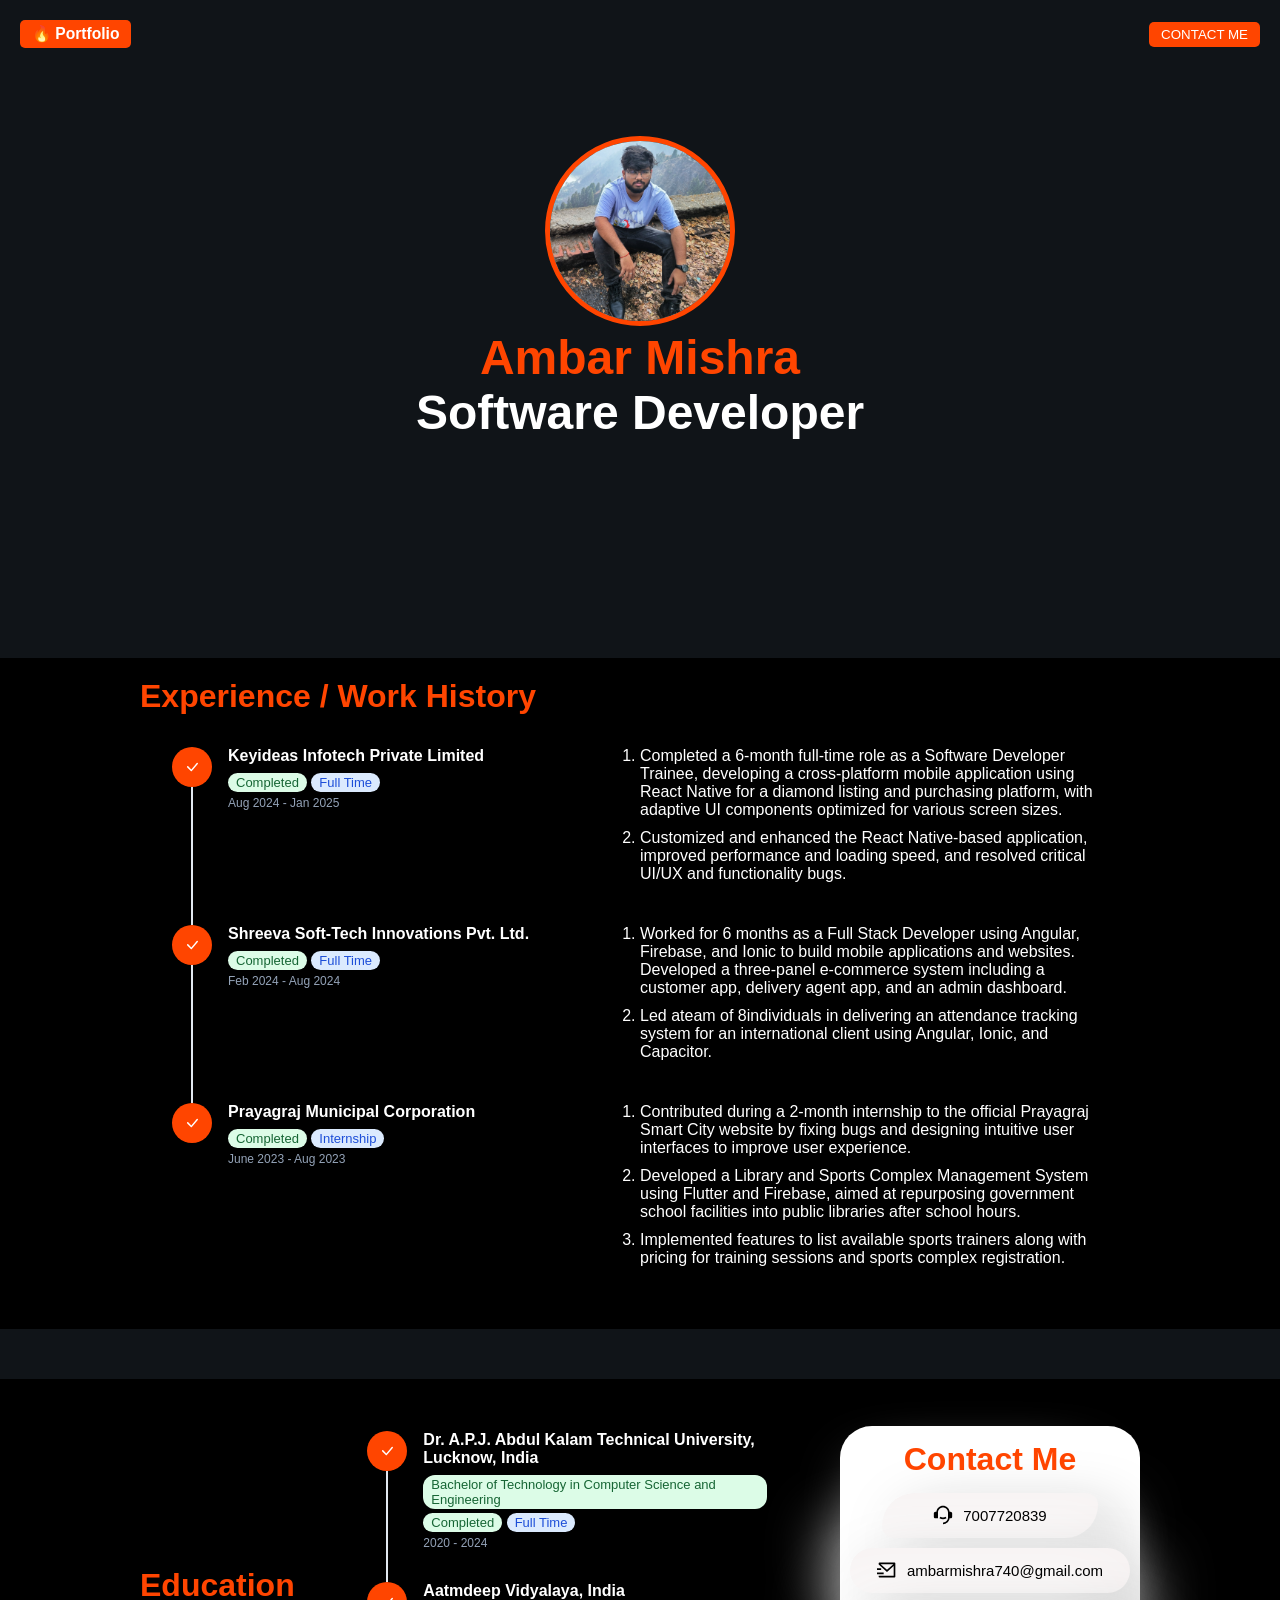
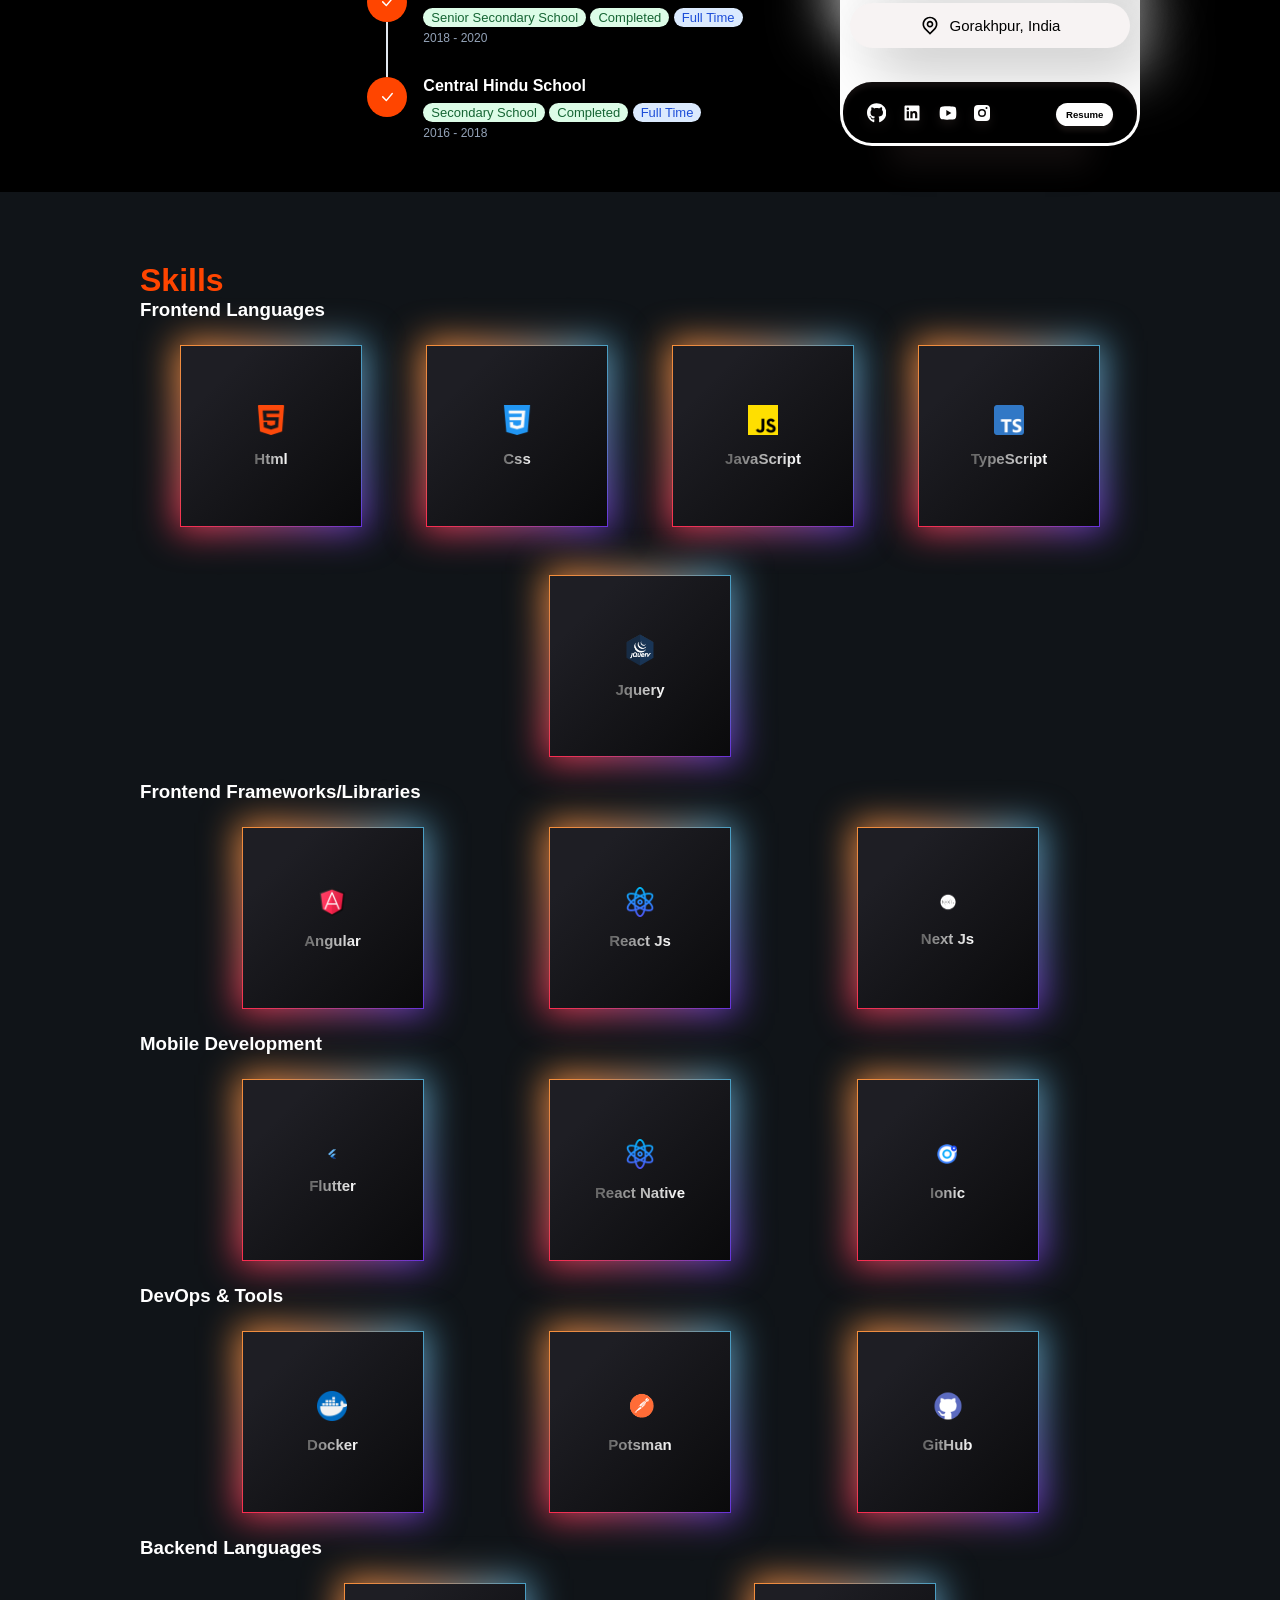
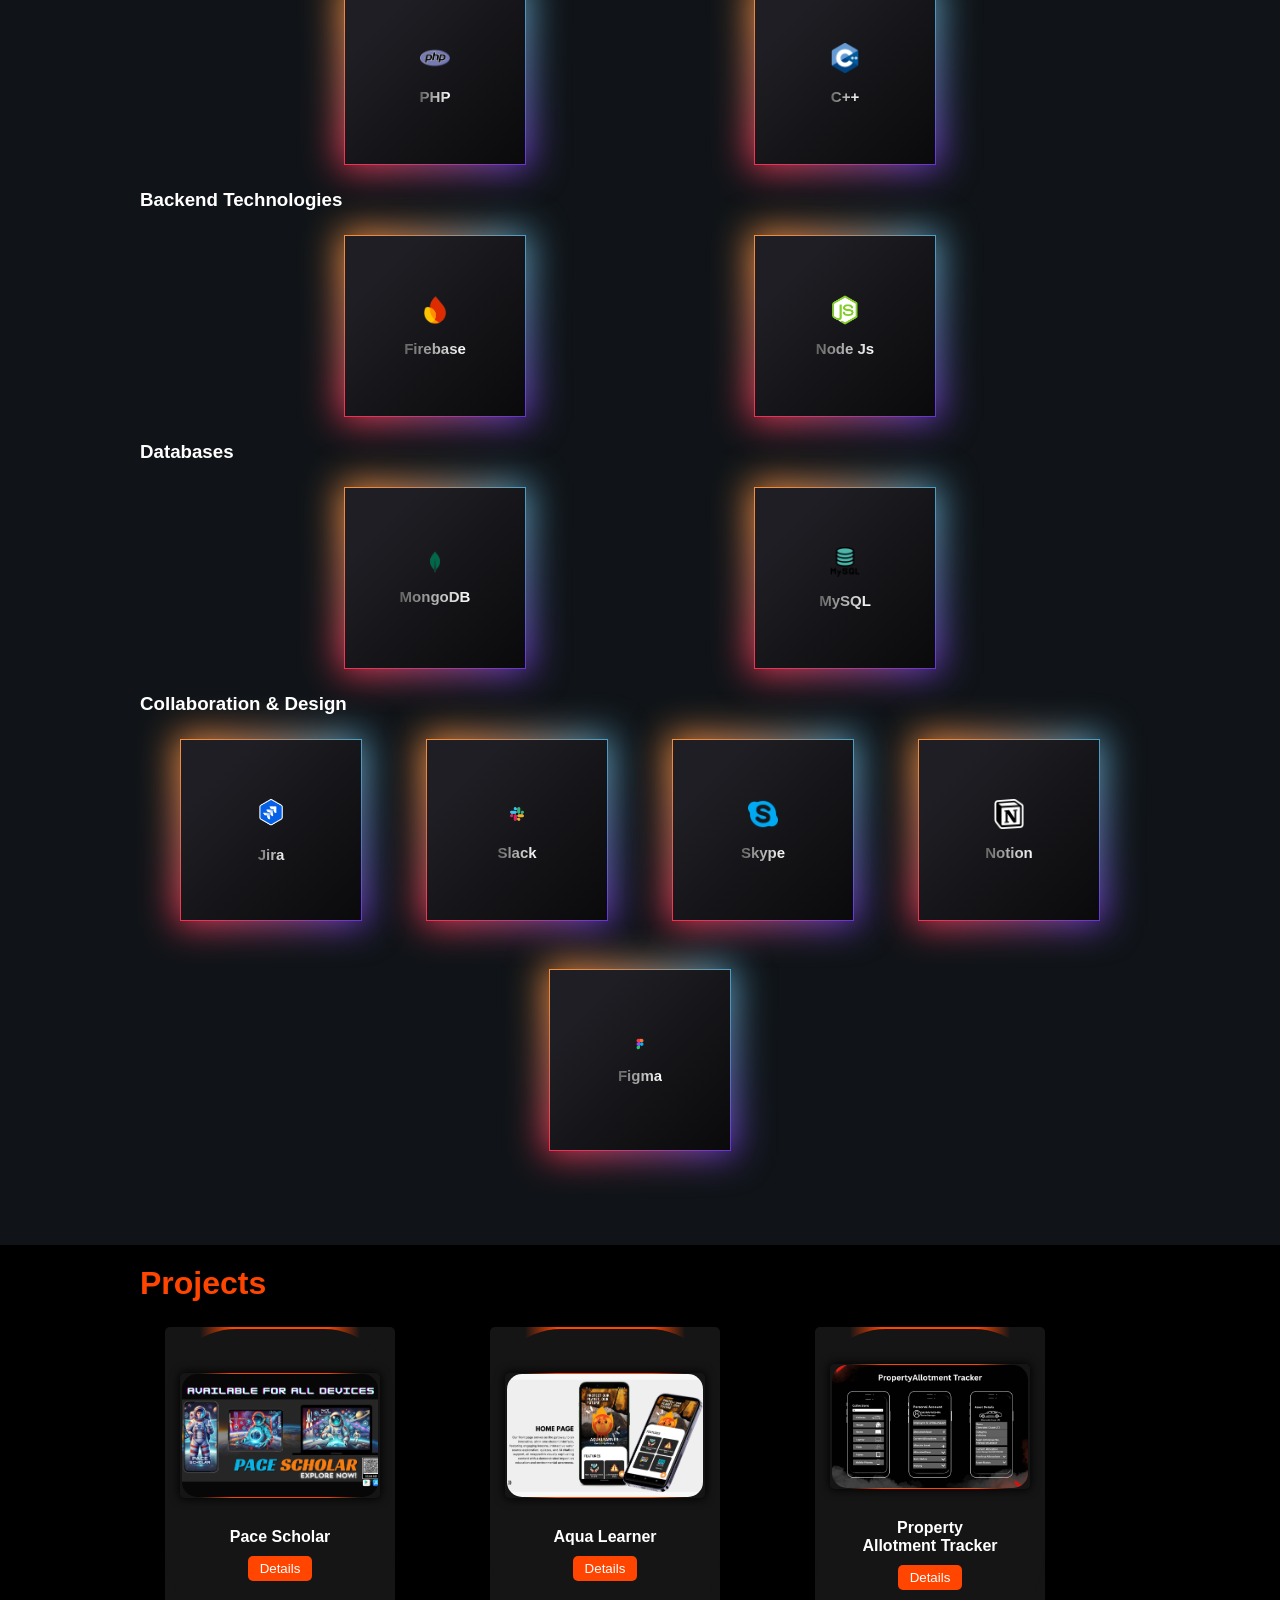
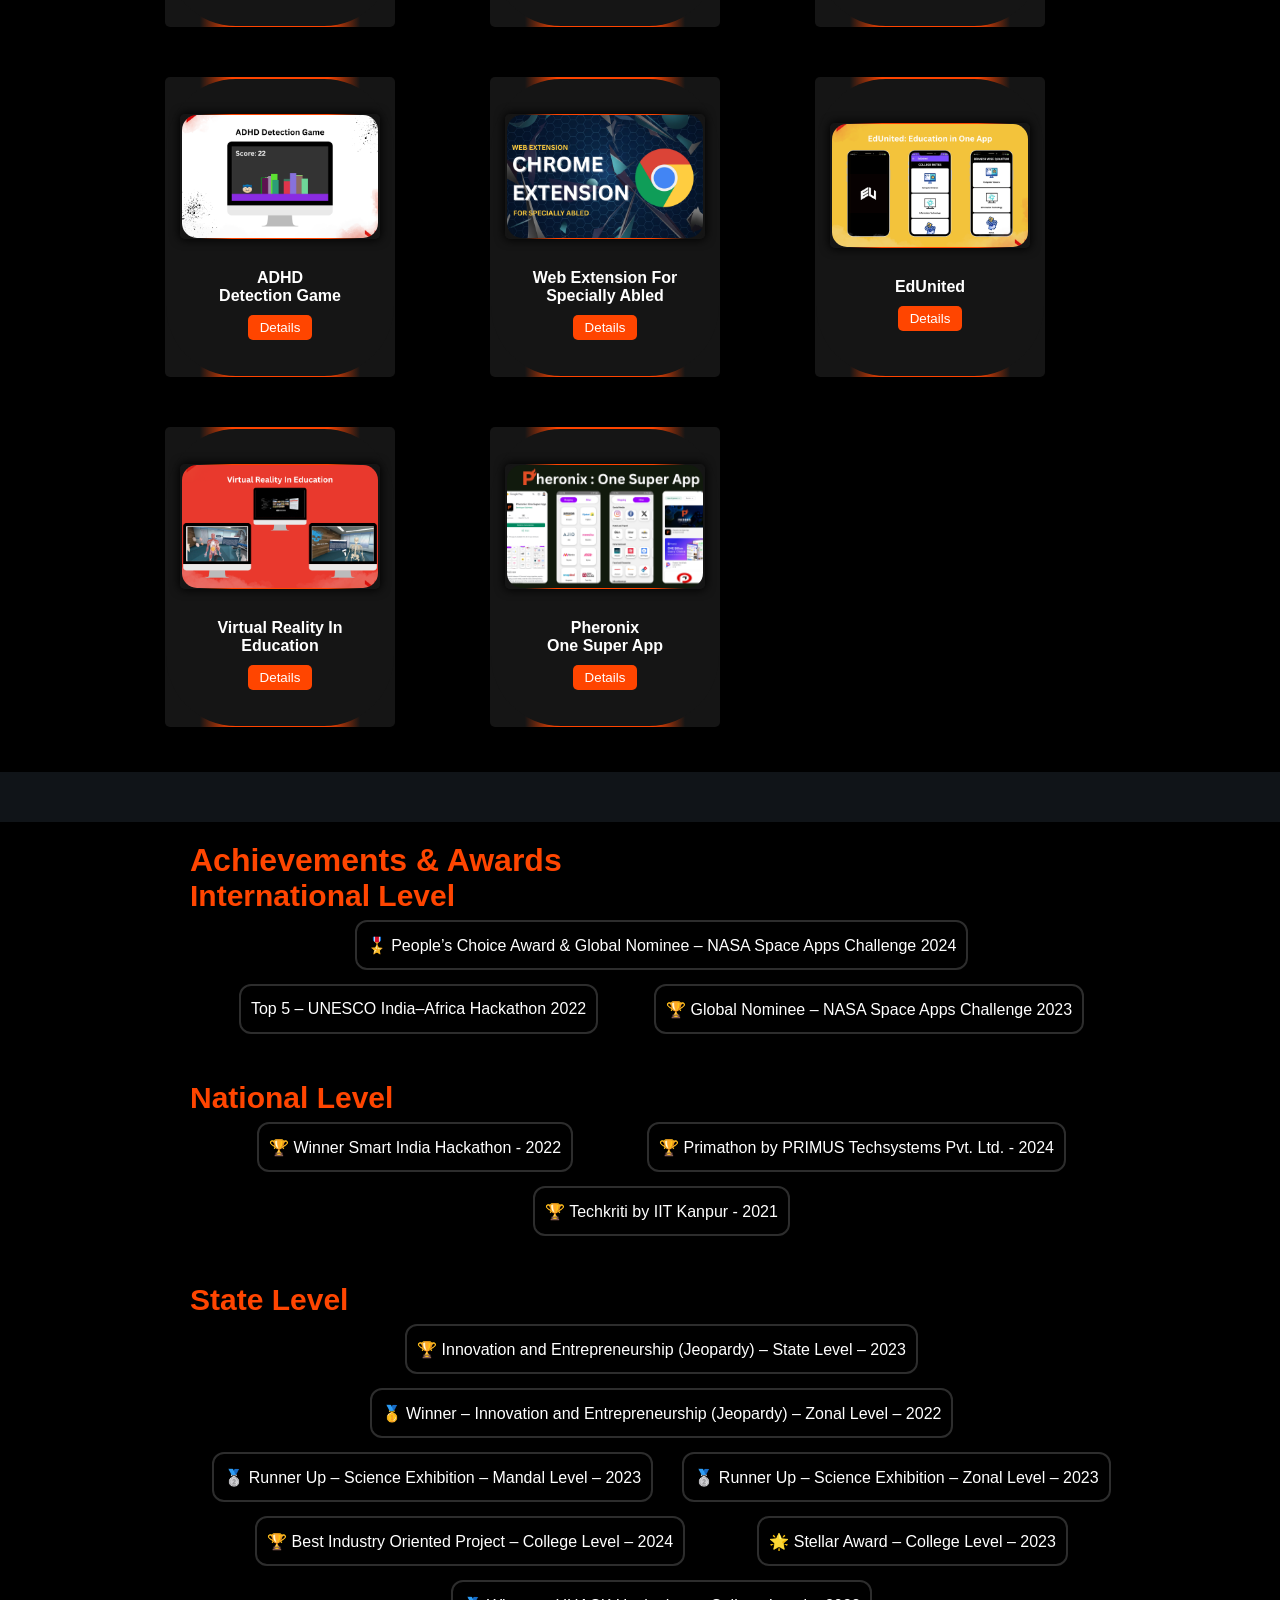
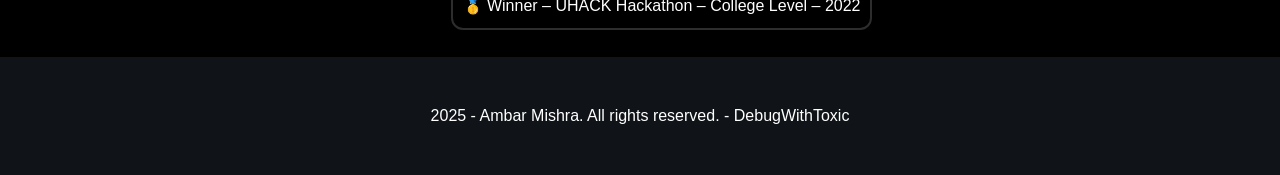
==== commit 98e9687b: "portfolio completed" ====
--- a/index.html
+++ b/index.html
@@ -17,15 +17,15 @@
                 <h3 class="portfolio-h">🔥 Portfolio</h3>
             </button>
             <nav>
-                <a href="#contact">
-                    <button>CONTACT ME</button>
-                </a>
+                <!-- <a href="#education"> -->
+                <button onclick="location.href='#education'">CONTACT ME</button>
+                <!-- </a> -->
             </nav>
         </div>
     </header>
 
     <!-- HERO -->
-    <div class="hero">
+    <div class="hero" style="background-color: transparent;">
         <div>
             <img class="profile-img" src="./assets/Profile_Photo.jpg" />
         </div>
@@ -34,11 +34,12 @@
     </div>
 
     <!-- Experience / Work History -->
-    <div class="skills">
+    <div id="experience" class="skills" style="background-color: black;">
         <div class="project-wrapper">
             <h2>Experience / Work History</h2>
             <div class="stepper-box">
                 <div class="stepper-step stepper-completed">
+                    <!-- <div class="stepper-responsive"> -->
                     <div class="stepper-circle">
                         <svg viewBox="0 0 16 16" class="bi bi-check-lg" fill="currentColor" height="16" width="16"
                             xmlns="http://www.w3.org/2000/svg">
@@ -53,8 +54,9 @@
                         <div class="stepper-status">Completed</div>
                         <div class="stepper-status stepper-job">Full Time</div>
                         <div class="stepper-time">Aug 2024 - Jan 2025</div>
-                    </div>
-                    <div style="width: 50%;">
+                        <!-- </div> -->
+                    </div>
+                    <div style="width: 50%;" class="ol-wrapper">
                         <ol type="1" style="margin:0">
                             <li class="desc-work">Completed a 6-month full-time role as a Software
                                 Developer Trainee,
@@ -78,6 +80,7 @@
                 </div>
 
                 <div class="stepper-step stepper-completed">
+                    <!-- <div class="stepper-responsive"> -->
                     <div class="stepper-circle">
                         <svg viewBox="0 0 16 16" class="bi bi-check-lg" fill="currentColor" height="16" width="16"
                             xmlns="http://www.w3.org/2000/svg">
@@ -92,8 +95,10 @@
                         <div class="stepper-status">Completed</div>
                         <div class="stepper-status stepper-job">Full Time</div>
                         <div class="stepper-time">Feb 2024 - Aug 2024</div>
-                    </div>
-                    <div style="width: 50%;">
+                        <!-- </div> -->
+                    </div>
+
+                    <div style="width: 50%;" class="ol-wrapper">
                         <ol style="margin:0" type="1">
                             <li class="desc-work">Worked for 6 months as a Full Stack Developer
                                 using Angular, Firebase, and
@@ -114,6 +119,7 @@
                 </div>
 
                 <div class="stepper-step stepper-completed">
+                    <!-- <div class="stepper-responsive"> -->
                     <div class="stepper-circle">
                         <svg viewBox="0 0 16 16" class="bi bi-check-lg" fill="currentColor" height="16" width="16"
                             xmlns="http://www.w3.org/2000/svg">
@@ -128,8 +134,10 @@
                         <div class="stepper-status">Completed</div>
                         <div class="stepper-status stepper-job">Internship</div>
                         <div class="stepper-time">June 2023 - Aug 2023</div>
-                    </div>
-                    <div style="width: 50%;">
+                        <!-- </div> -->
+                    </div>
+
+                    <div style="width: 50%;" class="ol-wrapper">
                         <ol style="margin:0" type="1">
                             <li class="desc-work">Contributed during a 2-month internship to the
                                 official Prayagraj Smart City
@@ -194,13 +202,13 @@
         </div>
     </div>
 
-
     <!-- Education -->
-    <div class="skills">
+    <div id="education" class="skills" style="background-color: black;">
         <div class="project-wrapper" style="display: flex; justify-content: space-between; align-items: center;">
             <h2>Education</h2>
             <div class="stepper-box" style="width: 40%;">
                 <div class="stepper-step stepper-completed">
+                    <!-- <div class="stepper-responsive"> -->
                     <div class="stepper-circle">
                         <svg viewBox="0 0 16 16" class="bi bi-check-lg" fill="currentColor" height="16" width="16"
                             xmlns="http://www.w3.org/2000/svg">
@@ -217,11 +225,14 @@
                         <div class="stepper-status">Completed</div>
                         <div class="stepper-status stepper-job">Full Time</div>
                         <div class="stepper-time">2020 - 2024</div>
-                    </div>
+                        <!-- </div> -->
+                    </div>
+
 
                 </div>
 
                 <div class="stepper-step stepper-completed">
+                    <!-- <div class="stepper-responsive"> -->
                     <div class="stepper-circle">
                         <svg viewBox="0 0 16 16" class="bi bi-check-lg" fill="currentColor" height="16" width="16"
                             xmlns="http://www.w3.org/2000/svg">
@@ -237,10 +248,13 @@
                         <div class="stepper-status">Completed</div>
                         <div class="stepper-status stepper-job">Full Time</div>
                         <div class="stepper-time">2018 - 2020</div>
-                    </div>
+                        <!-- </div> -->
+                    </div>
+
                 </div>
 
                 <div class="stepper-step stepper-completed">
+                    <!-- <div class="stepper-responsive"> -->
                     <div class="stepper-circle">
                         <svg viewBox="0 0 16 16" class="bi bi-check-lg" fill="currentColor" height="16" width="16"
                             xmlns="http://www.w3.org/2000/svg">
@@ -256,8 +270,8 @@
                         <div class="stepper-status">Completed</div>
                         <div class="stepper-status stepper-job">Full Time</div>
                         <div class="stepper-time">2016 - 2018</div>
-                    </div>
-
+                        <!-- </div> -->
+                    </div>
                 </div>
 
                 <!-- <div class="stepper-step stepper-active">
@@ -381,7 +395,11 @@
 
                             <!-- Youtube -->
                             <a target="_blank" href="https://www.youtube.com/@DebugWithToxic">
-                                <svg xmlns="http://www.w3.org/2000/svg" viewBox="0 0 24 24" fill="rgba(0,0,0,1)"><path d="M12.2439 4C12.778 4.00294 14.1143 4.01586 15.5341 4.07273L16.0375 4.09468C17.467 4.16236 18.8953 4.27798 19.6037 4.4755C20.5486 4.74095 21.2913 5.5155 21.5423 6.49732C21.942 8.05641 21.992 11.0994 21.9982 11.8358L21.9991 11.9884L21.9991 11.9991C21.9991 11.9991 21.9991 12.0028 21.9991 12.0099L21.9982 12.1625C21.992 12.8989 21.942 15.9419 21.5423 17.501C21.2878 18.4864 20.5451 19.261 19.6037 19.5228C18.8953 19.7203 17.467 19.8359 16.0375 19.9036L15.5341 19.9255C14.1143 19.9824 12.778 19.9953 12.2439 19.9983L12.0095 19.9991L11.9991 19.9991C11.9991 19.9991 11.9956 19.9991 11.9887 19.9991L11.7545 19.9983C10.6241 19.9921 5.89772 19.941 4.39451 19.5228C3.4496 19.2573 2.70692 18.4828 2.45587 17.501C2.0562 15.9419 2.00624 12.8989 2 12.1625V11.8358C2.00624 11.0994 2.0562 8.05641 2.45587 6.49732C2.7104 5.51186 3.45308 4.73732 4.39451 4.4755C5.89772 4.05723 10.6241 4.00622 11.7545 4H12.2439ZM9.99911 8.49914V15.4991L15.9991 11.9991L9.99911 8.49914Z"></path></svg>
+                                <svg xmlns="http://www.w3.org/2000/svg" viewBox="0 0 24 24" fill="rgba(0,0,0,1)">
+                                    <path
+                                        d="M12.2439 4C12.778 4.00294 14.1143 4.01586 15.5341 4.07273L16.0375 4.09468C17.467 4.16236 18.8953 4.27798 19.6037 4.4755C20.5486 4.74095 21.2913 5.5155 21.5423 6.49732C21.942 8.05641 21.992 11.0994 21.9982 11.8358L21.9991 11.9884L21.9991 11.9991C21.9991 11.9991 21.9991 12.0028 21.9991 12.0099L21.9982 12.1625C21.992 12.8989 21.942 15.9419 21.5423 17.501C21.2878 18.4864 20.5451 19.261 19.6037 19.5228C18.8953 19.7203 17.467 19.8359 16.0375 19.9036L15.5341 19.9255C14.1143 19.9824 12.778 19.9953 12.2439 19.9983L12.0095 19.9991L11.9991 19.9991C11.9991 19.9991 11.9956 19.9991 11.9887 19.9991L11.7545 19.9983C10.6241 19.9921 5.89772 19.941 4.39451 19.5228C3.4496 19.2573 2.70692 18.4828 2.45587 17.501C2.0562 15.9419 2.00624 12.8989 2 12.1625V11.8358C2.00624 11.0994 2.0562 8.05641 2.45587 6.49732C2.7104 5.51186 3.45308 4.73732 4.39451 4.4755C5.89772 4.05723 10.6241 4.00622 11.7545 4H12.2439ZM9.99911 8.49914V15.4991L15.9991 11.9991L9.99911 8.49914Z">
+                                    </path>
+                                </svg>
                             </a>
 
                             <!-- Instagram -->
@@ -395,7 +413,10 @@
                             </a>
 
                         </div>
-                        <button class="cs-button"><b>Resume</b></button>
+                        <a href="https://drive.google.com/file/d/13btn58yWUS6-7P_vyAo1Rf0s41g9SRVr/view?usp=sharing"
+                            target="_blank">
+                            <button class="cs-button"><b>Resume</b></button>
+                        </a>
                     </div>
                 </div>
             </div>
@@ -404,10 +425,406 @@
 
     </div>
 
-
+    <!-- Skills -->
+    <div id="skills" class="skills">
+        <div class="project-wrapper">
+            <h2>Skills</h2>
+            <!-- Frontend Wrapper -->
+            <div>
+                <h3 style="color:white">Frontend Languages</h3>
+                <ul style="list-style-type: none;">
+                    <li>
+                        <div class="m2">
+                            <div class="logo">
+                                <div class="logo-wrapper">
+                                    <img src="./assets/skills/Frontend/html.png" alt="html-icon" />
+                                </div>
+                                <div style="display: flex; justify-content: center; align-items: center;">
+                                    <p class="skills-p">Html</p>
+                                </div>
+                            </div>
+                        </div>
+                    </li>
+
+                    <li>
+                        <div class="m2">
+                            <div class="logo">
+                                <div class="logo-wrapper">
+                                    <img src="./assets/skills/Frontend/css.png" alt="css-icon" />
+                                </div>
+                                <div style="display: flex; justify-content: center; align-items: center;">
+                                    <p class="skills-p">Css</p>
+                                </div>
+                            </div>
+                        </div>
+                    </li>
+
+                    <li>
+                        <div class="m2">
+                            <div class="logo">
+                                <div class="logo-wrapper">
+                                    <img src="./assets/skills/Frontend/js.png" alt="js-icon" />
+                                </div>
+                                <div style="display: flex; justify-content: center; align-items: center;">
+                                    <p class="skills-p">JavaScript</p>
+                                </div>
+                            </div>
+                        </div>
+                    </li>
+
+                    <li>
+                        <div class="m2">
+                            <div class="logo">
+                                <div class="logo-wrapper">
+                                    <img src="./assets/skills/Frontend/typescript.png" alt="js-icon" />
+                                </div>
+                                <div style="display: flex; justify-content: center; align-items: center;">
+                                    <p class="skills-p">TypeScript</p>
+                                </div>
+                            </div>
+                        </div>
+                    </li>
+
+                    <li>
+                        <div class="m2">
+                            <div class="logo">
+                                <div class="logo-wrapper">
+                                    <img src="./assets/skills/Frontend/jquery.png" alt="js-icon" />
+                                </div>
+                                <div style="display: flex; justify-content: center; align-items: center; ">
+                                    <p class="skills-p">Jquery</p>
+                                </div>
+                            </div>
+                        </div>
+                    </li>
+
+                </ul>
+
+                <h3 style="color:white">Frontend Frameworks/Libraries</h3>
+                <ul style="list-style-type: none;">
+                    <li>
+                        <div class="m2">
+                            <div class="logo">
+                                <div class="logo-wrapper">
+                                    <img src="./assets/skills/Frontend/angular.png" alt="html-icon" />
+                                </div>
+                                <div style="display: flex; justify-content: center; align-items: center;">
+                                    <p class="skills-p">Angular</p>
+                                </div>
+                            </div>
+                        </div>
+                    </li>
+
+                    <li>
+                        <div class="m2">
+                            <div class="logo">
+                                <div class="logo-wrapper">
+                                    <img src="./assets/skills/Frontend/react.png" alt="css-icon" />
+                                </div>
+                                <div style="display: flex; justify-content: center; align-items: center;">
+                                    <p class="skills-p">React Js</p>
+                                </div>
+                            </div>
+                        </div>
+                    </li>
+
+                    <li>
+                        <div class="m2">
+                            <div class="logo">
+                                <div class="logo-wrapper">
+                                    <img src="./assets/skills/Frontend/nextjs.png" alt="js-icon" />
+                                </div>
+                                <div style="display: flex; justify-content: center; align-items: center;">
+                                    <p class="skills-p">Next Js</p>
+                                </div>
+                            </div>
+                        </div>
+                    </li>
+
+                </ul>
+            </div>
+
+            <!-- Mobile Wrapper -->
+            <div>
+                <h3 style="color:white">Mobile Development</h3>
+                <ul style="list-style-type: none;">
+                    <li>
+                        <div class="m2">
+                            <div class="logo">
+                                <div class="logo-wrapper">
+                                    <img src="./assets/skills/Mobile/flutter.png" alt="html-icon" />
+                                </div>
+                                <div style="display: flex; justify-content: center; align-items: center;">
+                                    <p class="skills-p">Flutter</p>
+                                </div>
+                            </div>
+                        </div>
+                    </li>
+
+                    <li>
+                        <div class="m2">
+                            <div class="logo">
+                                <div class="logo-wrapper">
+                                    <img src="./assets/skills/Mobile/react.png" alt="css-icon" />
+                                </div>
+                                <div style="display: flex; justify-content: center; align-items: center;">
+                                    <p class="skills-p">React Native</p>
+                                </div>
+                            </div>
+                        </div>
+                    </li>
+
+                    <li>
+                        <div class="m2">
+                            <div class="logo">
+                                <div class="logo-wrapper">
+                                    <img src="./assets/skills/Mobile/ionic.png" alt="css-icon" />
+                                </div>
+                                <div style="display: flex; justify-content: center; align-items: center;">
+                                    <p class="skills-p">Ionic</p>
+                                </div>
+                            </div>
+                        </div>
+                    </li>
+
+                </ul>
+            </div>
+
+            <!-- Devops/Tools Wrapper -->
+            <div>
+                <h3 style="color:white">DevOps & Tools</h3>
+                <ul style="list-style-type: none;">
+                    <li>
+                        <div class="m2">
+                            <div class="logo">
+                                <div class="logo-wrapper">
+                                    <img src="./assets/skills/Devops/docker.png" alt="html-icon" />
+                                </div>
+                                <div style="display: flex; justify-content: center; align-items: center;">
+                                    <p class="skills-p">Docker</p>
+                                </div>
+                            </div>
+                        </div>
+                    </li>
+
+                    <li>
+                        <div class="m2">
+                            <div class="logo">
+                                <div class="logo-wrapper">
+                                    <img src="./assets/skills/Devops/postman.png" alt="css-icon" />
+                                </div>
+                                <div style="display: flex; justify-content: center; align-items: center;">
+                                    <p class="skills-p">Potsman</p>
+                                </div>
+                            </div>
+                        </div>
+                    </li>
+
+                    <li>
+                        <div class="m2">
+                            <div class="logo">
+                                <div class="logo-wrapper">
+                                    <img src="./assets/skills/Devops/github.png" alt="css-icon" />
+                                </div>
+                                <div style="display: flex; justify-content: center; align-items: center;">
+                                    <p class="skills-p">GitHub</p>
+                                </div>
+                            </div>
+                        </div>
+                    </li>
+
+                </ul>
+            </div>
+
+            <!-- Backend Wrapper -->
+            <div>
+                <h3 style="color:white">Backend Languages</h3>
+                <ul style="list-style-type: none;">
+                    <li>
+                        <div class="m2">
+                            <div class="logo">
+                                <div class="logo-wrapper">
+                                    <img src="./assets/skills/Backend/php.png" alt="html-icon" />
+                                </div>
+                                <div style="display: flex; justify-content: center; align-items: center;">
+                                    <p class="skills-p">PHP</p>
+                                </div>
+                            </div>
+                        </div>
+                    </li>
+
+                    <li>
+                        <div class="m2">
+                            <div class="logo">
+                                <div class="logo-wrapper">
+                                    <img src="./assets/skills/Backend/c-.png" alt="css-icon" />
+                                </div>
+                                <div style="display: flex; justify-content: center; align-items: center;">
+                                    <p class="skills-p">C++</p>
+                                </div>
+                            </div>
+                        </div>
+                    </li>
+
+                </ul>
+
+                <h3 style="color:white">Backend Technologies</h3>
+                <ul style="list-style-type: none;">
+                    <li>
+                        <div class="m2">
+                            <div class="logo">
+                                <div class="logo-wrapper">
+                                    <img src="./assets/skills/Backend/firebase.png" alt="html-icon" />
+                                </div>
+                                <div style="display: flex; justify-content: center; align-items: center;">
+                                    <p class="skills-p">Firebase</p>
+                                </div>
+                            </div>
+                        </div>
+                    </li>
+
+                    <li>
+                        <div class="m2">
+                            <div class="logo">
+                                <div class="logo-wrapper">
+                                    <img src="./assets/skills/Backend/node.png" alt="css-icon" />
+                                </div>
+                                <div style="display: flex; justify-content: center; align-items: center;">
+                                    <p class="skills-p">Node Js</p>
+                                </div>
+                            </div>
+                        </div>
+                    </li>
+
+                </ul>
+            </div>
+
+
+
+            <!-- Database Wrapper -->
+            <div>
+                <h3 style="color:white">Databases</h3>
+                <ul style="list-style-type: none;">
+                    <li>
+                        <div class="m2">
+                            <div class="logo">
+                                <div class="logo-wrapper">
+                                    <img src="./assets/skills/Database/mongo.png" alt="html-icon" />
+                                </div>
+                                <div style="display: flex; justify-content: center; align-items: center;">
+                                    <p class="skills-p">MongoDB</p>
+                                </div>
+                            </div>
+                        </div>
+                    </li>
+
+                    <li>
+                        <div class="m2">
+                            <div class="logo">
+                                <div class="logo-wrapper">
+                                    <img src="./assets/skills/Database/mysql.png" alt="css-icon" />
+                                </div>
+                                <div style="display: flex; justify-content: center; align-items: center;">
+                                    <p class="skills-p">MySQL</p>
+                                </div>
+                            </div>
+                        </div>
+                    </li>
+
+                </ul>
+            </div>
+
+
+
+            <!-- Collaboration/Design Wrapper -->
+            <div>
+                <h3 style="color:white">Collaboration & Design</h3>
+                <ul style="list-style-type: none;">
+                    <li>
+                        <div class="m2">
+                            <div class="logo">
+                                <div class="logo-wrapper">
+                                    <img src="./assets/skills/collaboration/jira.png" alt="html-icon" />
+                                </div>
+                                <div style="display: flex; justify-content: center; align-items: center;">
+                                    <p class="skills-p">Jira</p>
+                                </div>
+                            </div>
+                        </div>
+                    </li>
+
+                    <li>
+                        <div class="m2">
+                            <div class="logo">
+                                <div class="logo-wrapper">
+                                    <img src="./assets/skills/collaboration/slack.png" alt="css-icon" />
+                                </div>
+                                <div style="display: flex; justify-content: center; align-items: center;">
+                                    <p class="skills-p">Slack</p>
+                                </div>
+                            </div>
+                        </div>
+                    </li>
+
+                    <li>
+                        <div class="m2">
+                            <div class="logo">
+                                <div class="logo-wrapper">
+                                    <img src="./assets/skills/collaboration/skype.png" alt="css-icon" />
+                                </div>
+                                <div style="display: flex; justify-content: center; align-items: center;">
+                                    <p class="skills-p">Skype</p>
+                                </div>
+                            </div>
+                        </div>
+                    </li>
+
+                    <li>
+                        <div class="m2">
+                            <div class="logo">
+                                <div class="logo-wrapper">
+                                    <img src="./assets/skills/collaboration/notion.png" alt="css-icon" />
+                                </div>
+                                <div style="display: flex; justify-content: center; align-items: center;">
+                                    <p class="skills-p">Notion</p>
+                                </div>
+                            </div>
+                        </div>
+                    </li>
+
+                    <li>
+                        <div class="m2">
+                            <div class="logo">
+                                <div class="logo-wrapper">
+                                    <img src="./assets/skills/collaboration/figma.png" alt="css-icon" />
+                                </div>
+                                <div style="display: flex; justify-content: center; align-items: center;">
+                                    <p class="skills-p">Figma</p>
+                                </div>
+                            </div>
+                        </div>
+                    </li>
+
+                    <!-- <li>
+                        <div class="m2">
+                            <div class="logo">
+                                <div class="logo-wrapper">
+                                    <img src="./assets/skills/collaboration/canva.png" alt="css-icon" />
+                                </div>
+                                <div style="display: flex; justify-content: center; align-items: center;">
+                                    <p class="skills-p">Canva</p>
+                                </div>
+                            </div>
+                        </div>
+                    </li> -->
+
+                </ul>
+            </div>
+        </div>
+    </div>
 
     <!-- PROJECTS -->
-    <div class="projects">
+    <div id="projects" class="projects" style="background-color: black;">
         <div class="project-wrapper">
             <h2>Projects</h2>
             <!-- <ul>
@@ -751,9 +1168,8 @@
         </div>
     </div>
 
-
     <!-- ABOUT -->
-    <div class="about">
+    <div id="about" class="about" style="background-color: black;">
         <div class="about-wrapper">
             <!-- <div class="col">
                 <h2>Achievements</h2>
@@ -831,402 +1247,10 @@
         </div>
     </div>
 
-    <!-- Skills -->
-    <div class="skills">
-        <div class="project-wrapper">
-            <h2>Skills</h2>
-            <!-- Frontend Wrapper -->
-            <div>
-                <h3 style="color:white">Frontend Development -- Languages</h3>
-                <ul>
-                    <li>
-                        <div class="m2">
-                            <div class="logo">
-                                <div class="logo-wrapper">
-                                    <img src="./assets/skills/Frontend/html.png" alt="html-icon" />
-                                </div>
-                                <div style="display: flex; justify-content: center; align-items: center;">
-                                    <p>Html</p>
-                                </div>
-                            </div>
-                        </div>
-                    </li>
-
-                    <li>
-                        <div class="m2">
-                            <div class="logo">
-                                <div class="logo-wrapper">
-                                    <img src="./assets/skills/Frontend/css.png" alt="css-icon" />
-                                </div>
-                                <div style="display: flex; justify-content: center; align-items: center;">
-                                    <p>Css</p>
-                                </div>
-                            </div>
-                        </div>
-                    </li>
-
-                    <li>
-                        <div class="m2">
-                            <div class="logo">
-                                <div class="logo-wrapper">
-                                    <img src="./assets/skills/Frontend/js.png" alt="js-icon" />
-                                </div>
-                                <div style="display: flex; justify-content: center; align-items: center;">
-                                    <p>JavaScript</p>
-                                </div>
-                            </div>
-                        </div>
-                    </li>
-
-                    <li>
-                        <div class="m2">
-                            <div class="logo">
-                                <div class="logo-wrapper">
-                                    <img src="./assets/skills/Frontend/typescript.png" alt="js-icon" />
-                                </div>
-                                <div style="display: flex; justify-content: center; align-items: center;">
-                                    <p>TypeScript</p>
-                                </div>
-                            </div>
-                        </div>
-                    </li>
-
-                    <li>
-                        <div class="m2">
-                            <div class="logo">
-                                <div class="logo-wrapper">
-                                    <img src="./assets/skills/Frontend/jquery.png" alt="js-icon" />
-                                </div>
-                                <div style="display: flex; justify-content: center; align-items: center; ">
-                                    <p>Jquery</p>
-                                </div>
-                            </div>
-                        </div>
-                    </li>
-
-                </ul>
-
-                <h3 style="color:white">Frontend Development -- Frameworks/Libraries</h3>
-                <ul>
-                    <li>
-                        <div class="m2">
-                            <div class="logo">
-                                <div class="logo-wrapper">
-                                    <img src="./assets/skills/Frontend/angular.png" alt="html-icon" />
-                                </div>
-                                <div style="display: flex; justify-content: center; align-items: center;">
-                                    <p>Angular</p>
-                                </div>
-                            </div>
-                        </div>
-                    </li>
-
-                    <li>
-                        <div class="m2">
-                            <div class="logo">
-                                <div class="logo-wrapper">
-                                    <img src="./assets/skills/Frontend/react.png" alt="css-icon" />
-                                </div>
-                                <div style="display: flex; justify-content: center; align-items: center;">
-                                    <p>React Js</p>
-                                </div>
-                            </div>
-                        </div>
-                    </li>
-
-                    <li>
-                        <div class="m2">
-                            <div class="logo">
-                                <div class="logo-wrapper">
-                                    <img src="./assets/skills/Frontend/nextjs.png" alt="js-icon" />
-                                </div>
-                                <div style="display: flex; justify-content: center; align-items: center;">
-                                    <p>Next Js</p>
-                                </div>
-                            </div>
-                        </div>
-                    </li>
-
-                </ul>
-            </div>
-
-            <!-- Backend Wrapper -->
-            <div>
-                <h3 style="color:white">Backend Development -- Languages</h3>
-                <ul>
-                    <li>
-                        <div class="m2">
-                            <div class="logo">
-                                <div class="logo-wrapper">
-                                    <img src="./assets/skills/Backend/php.png" alt="html-icon" />
-                                </div>
-                                <div style="display: flex; justify-content: center; align-items: center;">
-                                    <p>PHP</p>
-                                </div>
-                            </div>
-                        </div>
-                    </li>
-
-                    <li>
-                        <div class="m2">
-                            <div class="logo">
-                                <div class="logo-wrapper">
-                                    <img src="./assets/skills/Backend/c-.png" alt="css-icon" />
-                                </div>
-                                <div style="display: flex; justify-content: center; align-items: center;">
-                                    <p>C++</p>
-                                </div>
-                            </div>
-                        </div>
-                    </li>
-
-                </ul>
-
-                <h3 style="color:white">Backend Development -- Technologies</h3>
-                <ul>
-                    <li>
-                        <div class="m2">
-                            <div class="logo">
-                                <div class="logo-wrapper">
-                                    <img src="./assets/skills/Backend/firebase.png" alt="html-icon" />
-                                </div>
-                                <div style="display: flex; justify-content: center; align-items: center;">
-                                    <p>Firebase</p>
-                                </div>
-                            </div>
-                        </div>
-                    </li>
-
-                    <li>
-                        <div class="m2">
-                            <div class="logo">
-                                <div class="logo-wrapper">
-                                    <img src="./assets/skills/Backend/node.png" alt="css-icon" />
-                                </div>
-                                <div style="display: flex; justify-content: center; align-items: center;">
-                                    <p>Node Js</p>
-                                </div>
-                            </div>
-                        </div>
-                    </li>
-
-                </ul>
-            </div>
-
-            <!-- Mobile Wrapper -->
-            <div>
-                <h3 style="color:white">Mobile Development</h3>
-                <ul>
-                    <li>
-                        <div class="m2">
-                            <div class="logo">
-                                <div class="logo-wrapper">
-                                    <img src="./assets/skills/Mobile/flutter.png" alt="html-icon" />
-                                </div>
-                                <div style="display: flex; justify-content: center; align-items: center;">
-                                    <p>Flutter</p>
-                                </div>
-                            </div>
-                        </div>
-                    </li>
-
-                    <li>
-                        <div class="m2">
-                            <div class="logo">
-                                <div class="logo-wrapper">
-                                    <img src="./assets/skills/Mobile/react.png" alt="css-icon" />
-                                </div>
-                                <div style="display: flex; justify-content: center; align-items: center;">
-                                    <p>React Native</p>
-                                </div>
-                            </div>
-                        </div>
-                    </li>
-
-                    <li>
-                        <div class="m2">
-                            <div class="logo">
-                                <div class="logo-wrapper">
-                                    <img src="./assets/skills/Mobile/ionic.png" alt="css-icon" />
-                                </div>
-                                <div style="display: flex; justify-content: center; align-items: center;">
-                                    <p>Ionic</p>
-                                </div>
-                            </div>
-                        </div>
-                    </li>
-
-                </ul>
-            </div>
-
-            <!-- Database Wrapper -->
-            <div>
-                <h3 style="color:white">Databases</h3>
-                <ul>
-                    <li>
-                        <div class="m2">
-                            <div class="logo">
-                                <div class="logo-wrapper">
-                                    <img src="./assets/skills/Database/mongo.png" alt="html-icon" />
-                                </div>
-                                <div style="display: flex; justify-content: center; align-items: center;">
-                                    <p>MongoDB</p>
-                                </div>
-                            </div>
-                        </div>
-                    </li>
-
-                    <li>
-                        <div class="m2">
-                            <div class="logo">
-                                <div class="logo-wrapper">
-                                    <img src="./assets/skills/Database/mysql.png" alt="css-icon" />
-                                </div>
-                                <div style="display: flex; justify-content: center; align-items: center;">
-                                    <p>MySQL</p>
-                                </div>
-                            </div>
-                        </div>
-                    </li>
-
-                </ul>
-            </div>
-
-            <!-- Devops/Tools Wrapper -->
-            <div>
-                <h3 style="color:white">DevOps & Tools</h3>
-                <ul>
-                    <li>
-                        <div class="m2">
-                            <div class="logo">
-                                <div class="logo-wrapper">
-                                    <img src="./assets/skills/Devops/docker.png" alt="html-icon" />
-                                </div>
-                                <div style="display: flex; justify-content: center; align-items: center;">
-                                    <p>Docker</p>
-                                </div>
-                            </div>
-                        </div>
-                    </li>
-
-                    <li>
-                        <div class="m2">
-                            <div class="logo">
-                                <div class="logo-wrapper">
-                                    <img src="./assets/skills/Devops/postman.png" alt="css-icon" />
-                                </div>
-                                <div style="display: flex; justify-content: center; align-items: center;">
-                                    <p>Potsman</p>
-                                </div>
-                            </div>
-                        </div>
-                    </li>
-
-                    <li>
-                        <div class="m2">
-                            <div class="logo">
-                                <div class="logo-wrapper">
-                                    <img src="./assets/skills/Devops/github.png" alt="css-icon" />
-                                </div>
-                                <div style="display: flex; justify-content: center; align-items: center;">
-                                    <p>GitHub</p>
-                                </div>
-                            </div>
-                        </div>
-                    </li>
-
-                </ul>
-            </div>
-
-            <!-- Collaboration/Design Wrapper -->
-            <div>
-                <h3 style="color:white">Collaboration & Design</h3>
-                <ul>
-                    <li>
-                        <div class="m2">
-                            <div class="logo">
-                                <div class="logo-wrapper">
-                                    <img src="./assets/skills/collaboration/jira.png" alt="html-icon" />
-                                </div>
-                                <div style="display: flex; justify-content: center; align-items: center;">
-                                    <p>Jira</p>
-                                </div>
-                            </div>
-                        </div>
-                    </li>
-
-                    <li>
-                        <div class="m2">
-                            <div class="logo">
-                                <div class="logo-wrapper">
-                                    <img src="./assets/skills/collaboration/slack.png" alt="css-icon" />
-                                </div>
-                                <div style="display: flex; justify-content: center; align-items: center;">
-                                    <p>Slack</p>
-                                </div>
-                            </div>
-                        </div>
-                    </li>
-
-                    <li>
-                        <div class="m2">
-                            <div class="logo">
-                                <div class="logo-wrapper">
-                                    <img src="./assets/skills/collaboration/skype.png" alt="css-icon" />
-                                </div>
-                                <div style="display: flex; justify-content: center; align-items: center;">
-                                    <p>Skype</p>
-                                </div>
-                            </div>
-                        </div>
-                    </li>
-
-                    <li>
-                        <div class="m2">
-                            <div class="logo">
-                                <div class="logo-wrapper">
-                                    <img src="./assets/skills/collaboration/notion.png" alt="css-icon" />
-                                </div>
-                                <div style="display: flex; justify-content: center; align-items: center;">
-                                    <p>Notion</p>
-                                </div>
-                            </div>
-                        </div>
-                    </li>
-
-                    <li>
-                        <div class="m2">
-                            <div class="logo">
-                                <div class="logo-wrapper">
-                                    <img src="./assets/skills/collaboration/figma.png" alt="css-icon" />
-                                </div>
-                                <div style="display: flex; justify-content: center; align-items: center;">
-                                    <p>Figma</p>
-                                </div>
-                            </div>
-                        </div>
-                    </li>
-
-                    <li>
-                        <div class="m2">
-                            <div class="logo">
-                                <div class="logo-wrapper">
-                                    <img src="./assets/skills/collaboration/canva.png" alt="css-icon" />
-                                </div>
-                                <div style="display: flex; justify-content: center; align-items: center;">
-                                    <p>Canva</p>
-                                </div>
-                            </div>
-                        </div>
-                    </li>
-
-                </ul>
-            </div>
-        </div>
+    <div class="footer-wrapper">
+        <p class="footer-p">2025 - Ambar Mishra. All rights reserved. - DebugWithToxic</p>
     </div>
 
-
-
 </body>
 
 </html>
--- a/styles.css
+++ b/styles.css
@@ -12,7 +12,7 @@
   color: #fff;
   font-family: "Poppins", sans-serif;
   scroll-behavior: smooth; 
-   background-color: var(--primary-color); 
+   /* background-color: var(--primary-color);  */
 }
 
 /* Default Background Colour */
@@ -92,7 +92,7 @@
 .project-wrapper,
 .socials-wrapper {
   max-width: 1000px;
-  margin: 100px auto;
+  margin: 50px auto;
   margin-top: 0;
   padding: 20px;
 }
@@ -202,6 +202,7 @@
 
 @media screen and (max-width: 768px) {
   .hero h1 {
+    margin:20px;
     font-size: 2rem;
   }
 
@@ -215,7 +216,56 @@
   }
 
   .projects ul li {
+    display: flex;
+    justify-content: center;
     width: 100%;
+  }
+
+  .project-wrapper{
+    display: block !important;
+  }
+
+  .stepper-box{
+    width: unset;
+  }
+
+  .stepper-line{
+    display: none;
+  }
+
+  .stepper-step{
+    display: block !important;
+  }
+
+  .ol-wrapper{
+    margin-top: 15px;
+    width: 100% !important;
+  }
+
+  .cs-card{
+    margin-top: 30px;
+    margin-right: auto;
+    margin-left: auto;
+  }
+
+  .stepper-box{
+    width:unset !important;
+  }
+
+  .about-wrapper .skills ul li {
+    height: max-content;
+  }
+
+  .footer-wrapper{
+    margin: 0 50px;
+  }
+  .header-wrapper{
+    margin-bottom:45px;
+  }
+
+  .stepper-responsive{
+    display: flex;
+    
   }
 }
 
@@ -885,3 +935,14 @@
 .cs-button b:hover{
   background-color: var(--secondary-color);
 }
+
+.skills-p{
+  margin-top: 15px;
+  font-size: 15px;
+}
+
+.footer-p{
+  display: flex;
+  margin-bottom: 50px;
+  justify-content: center;
+}
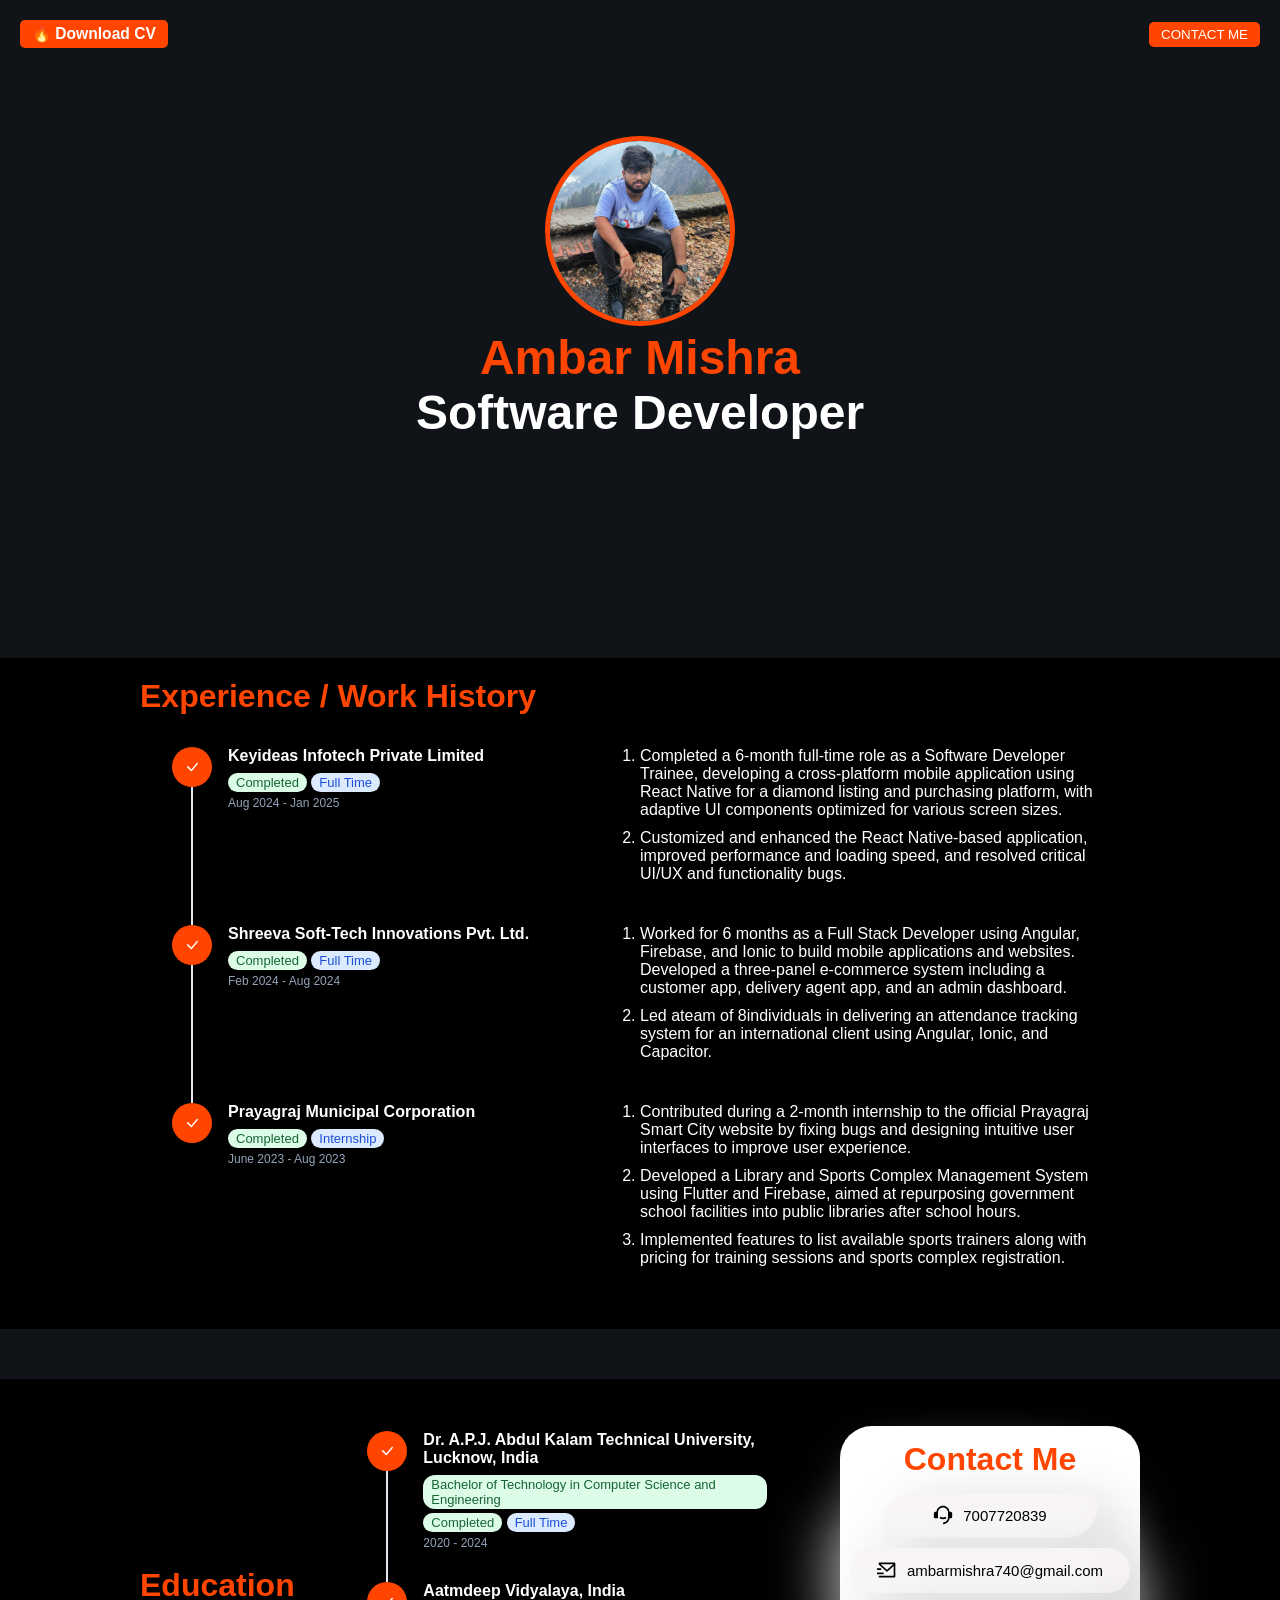
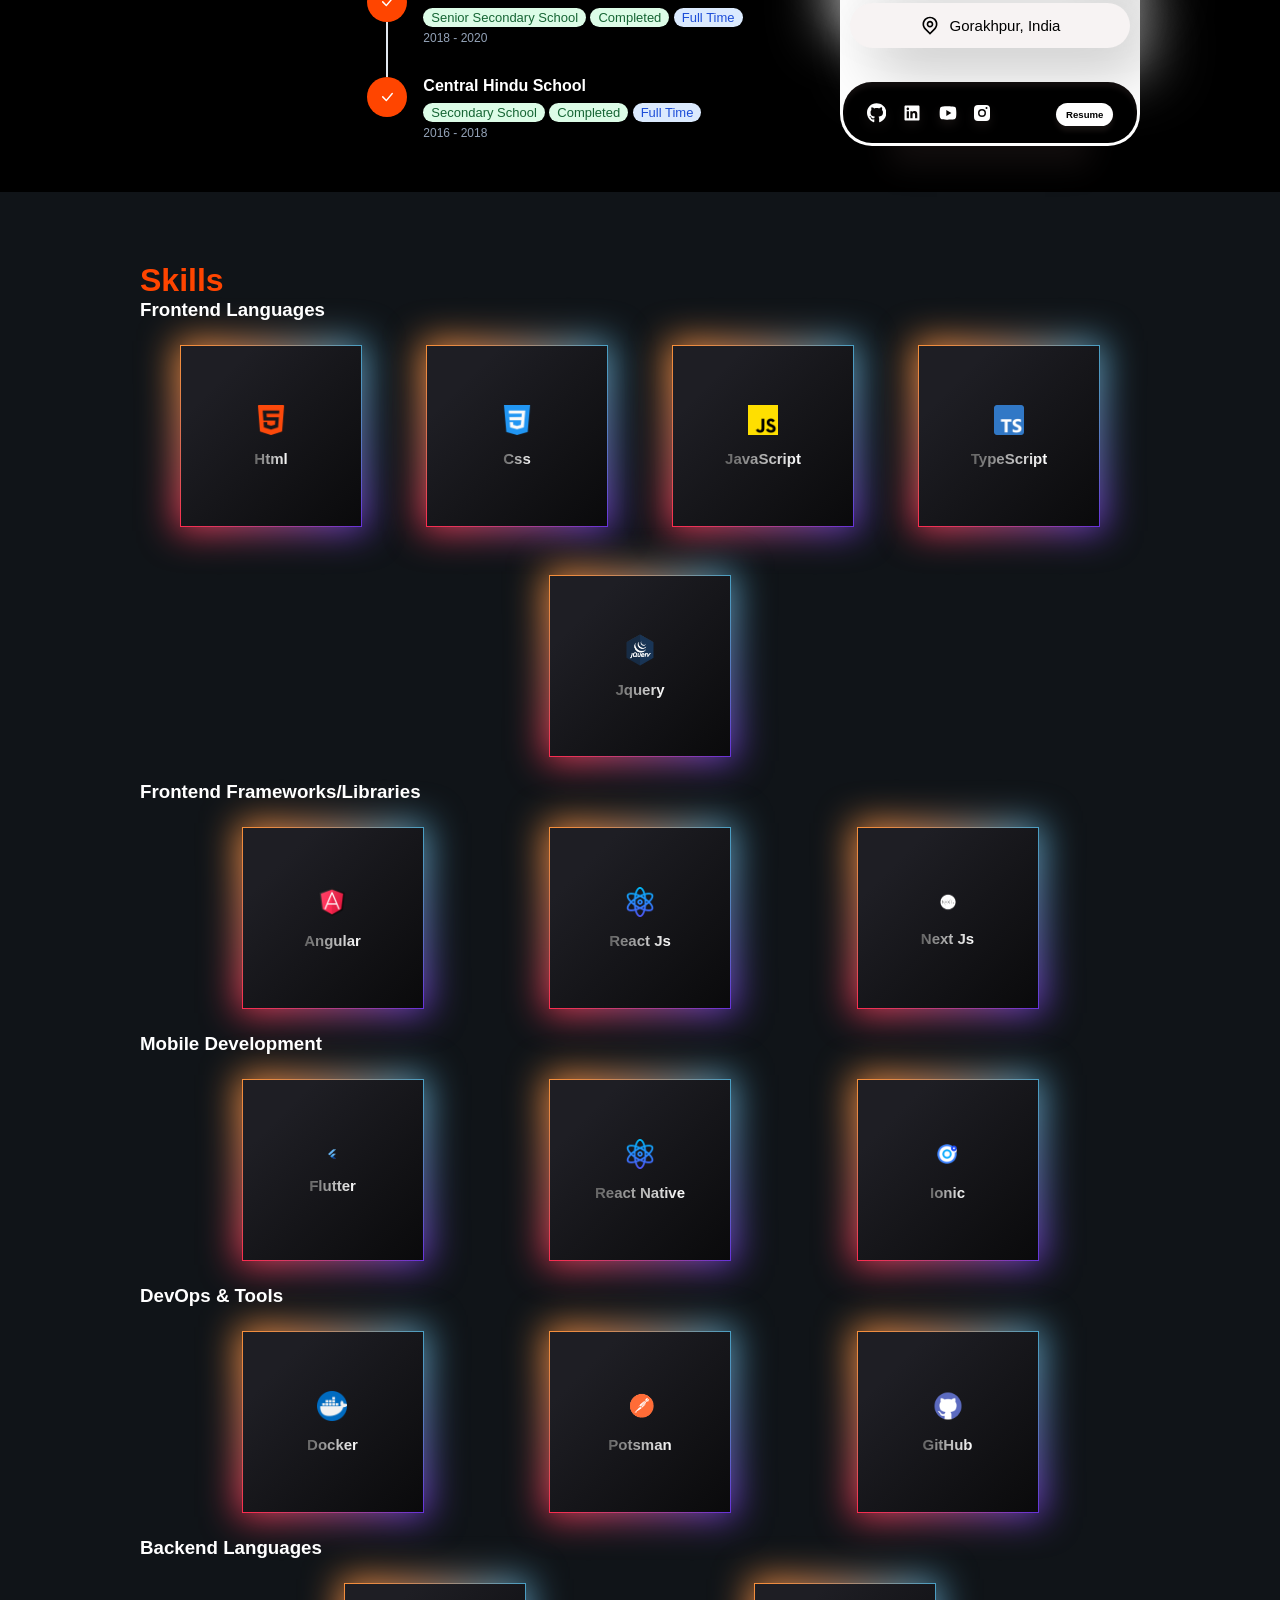
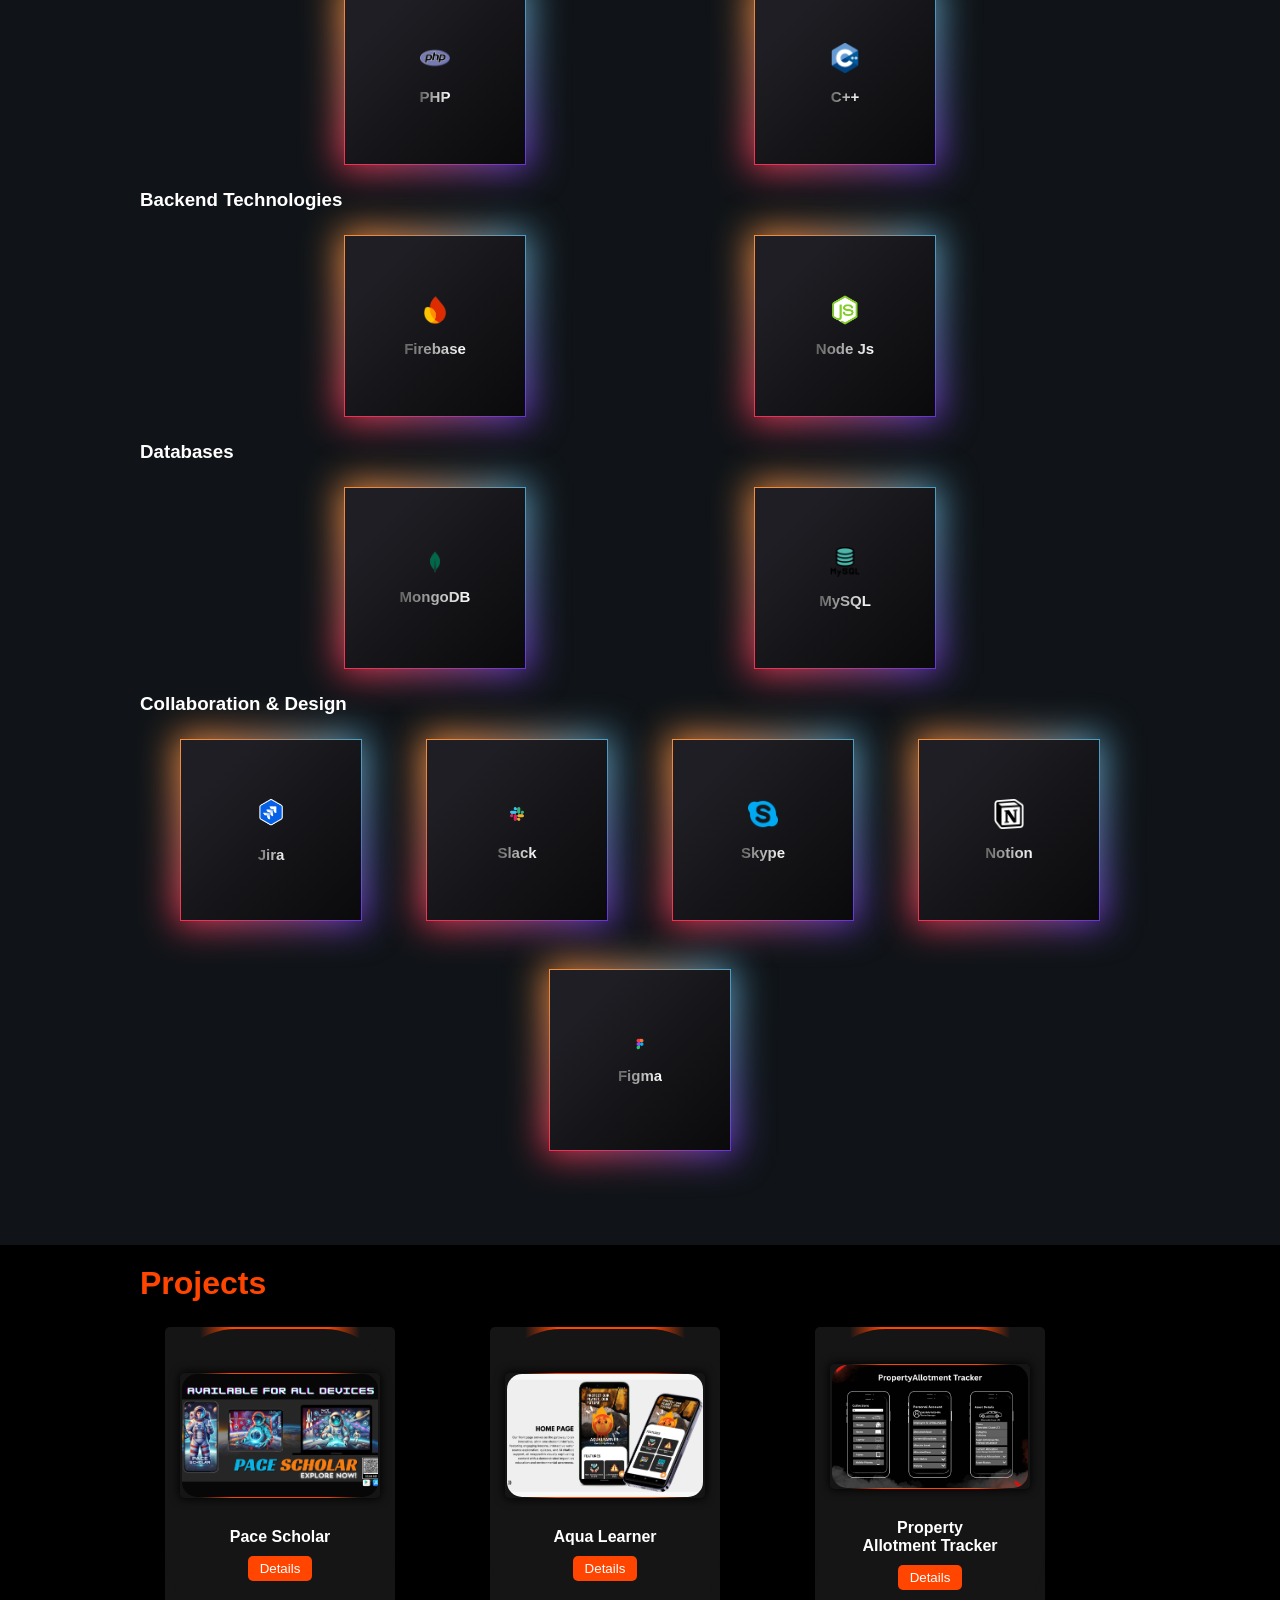
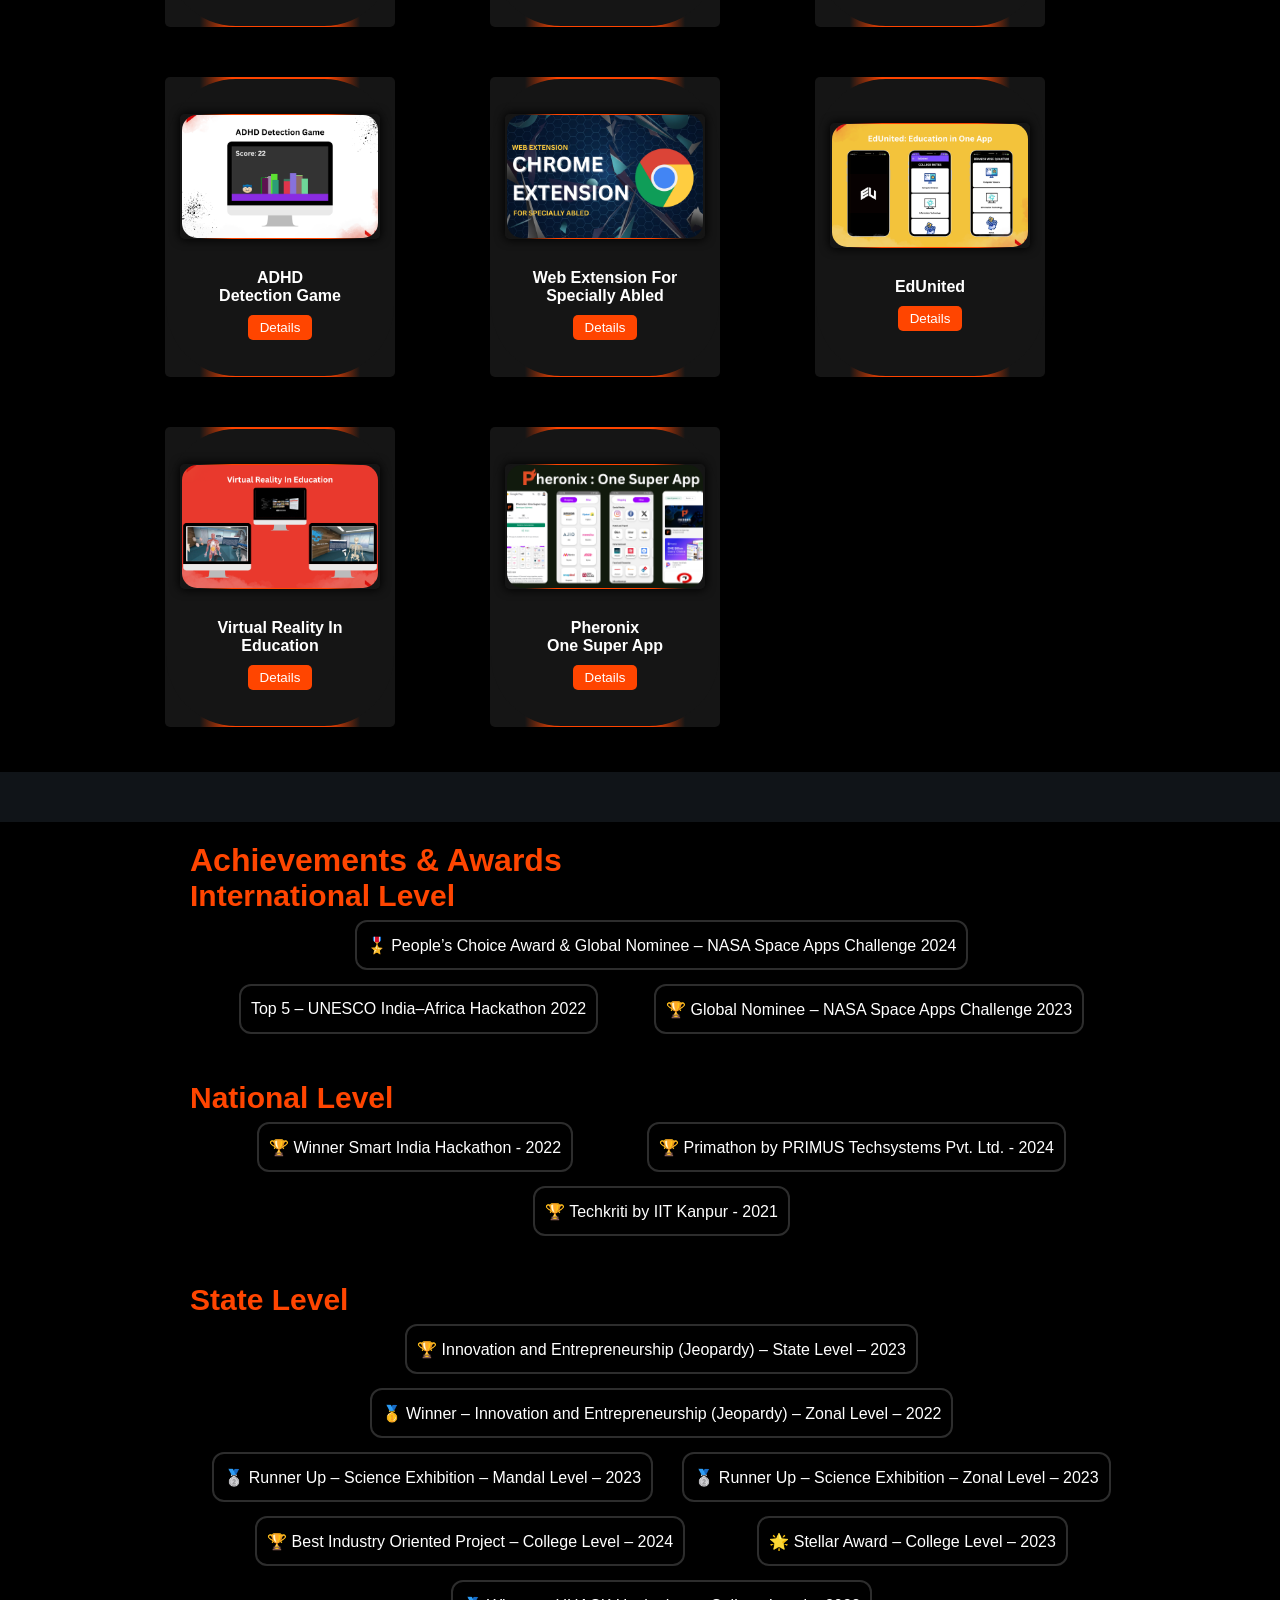
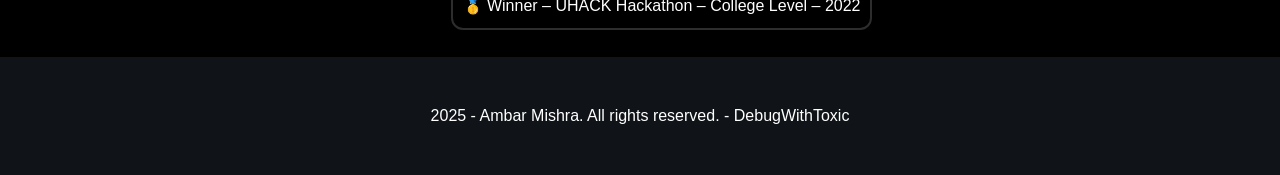
==== commit 132e1e16: "download cv button added" ====
--- a/index.html
+++ b/index.html
@@ -14,7 +14,7 @@
     <header>
         <div class="header-wrapper">
             <button>
-                <h3 class="portfolio-h">🔥 Portfolio</h3>
+                <h3 class="portfolio-h">🔥 Download CV</h3>
             </button>
             <nav>
                 <!-- <a href="#education"> -->
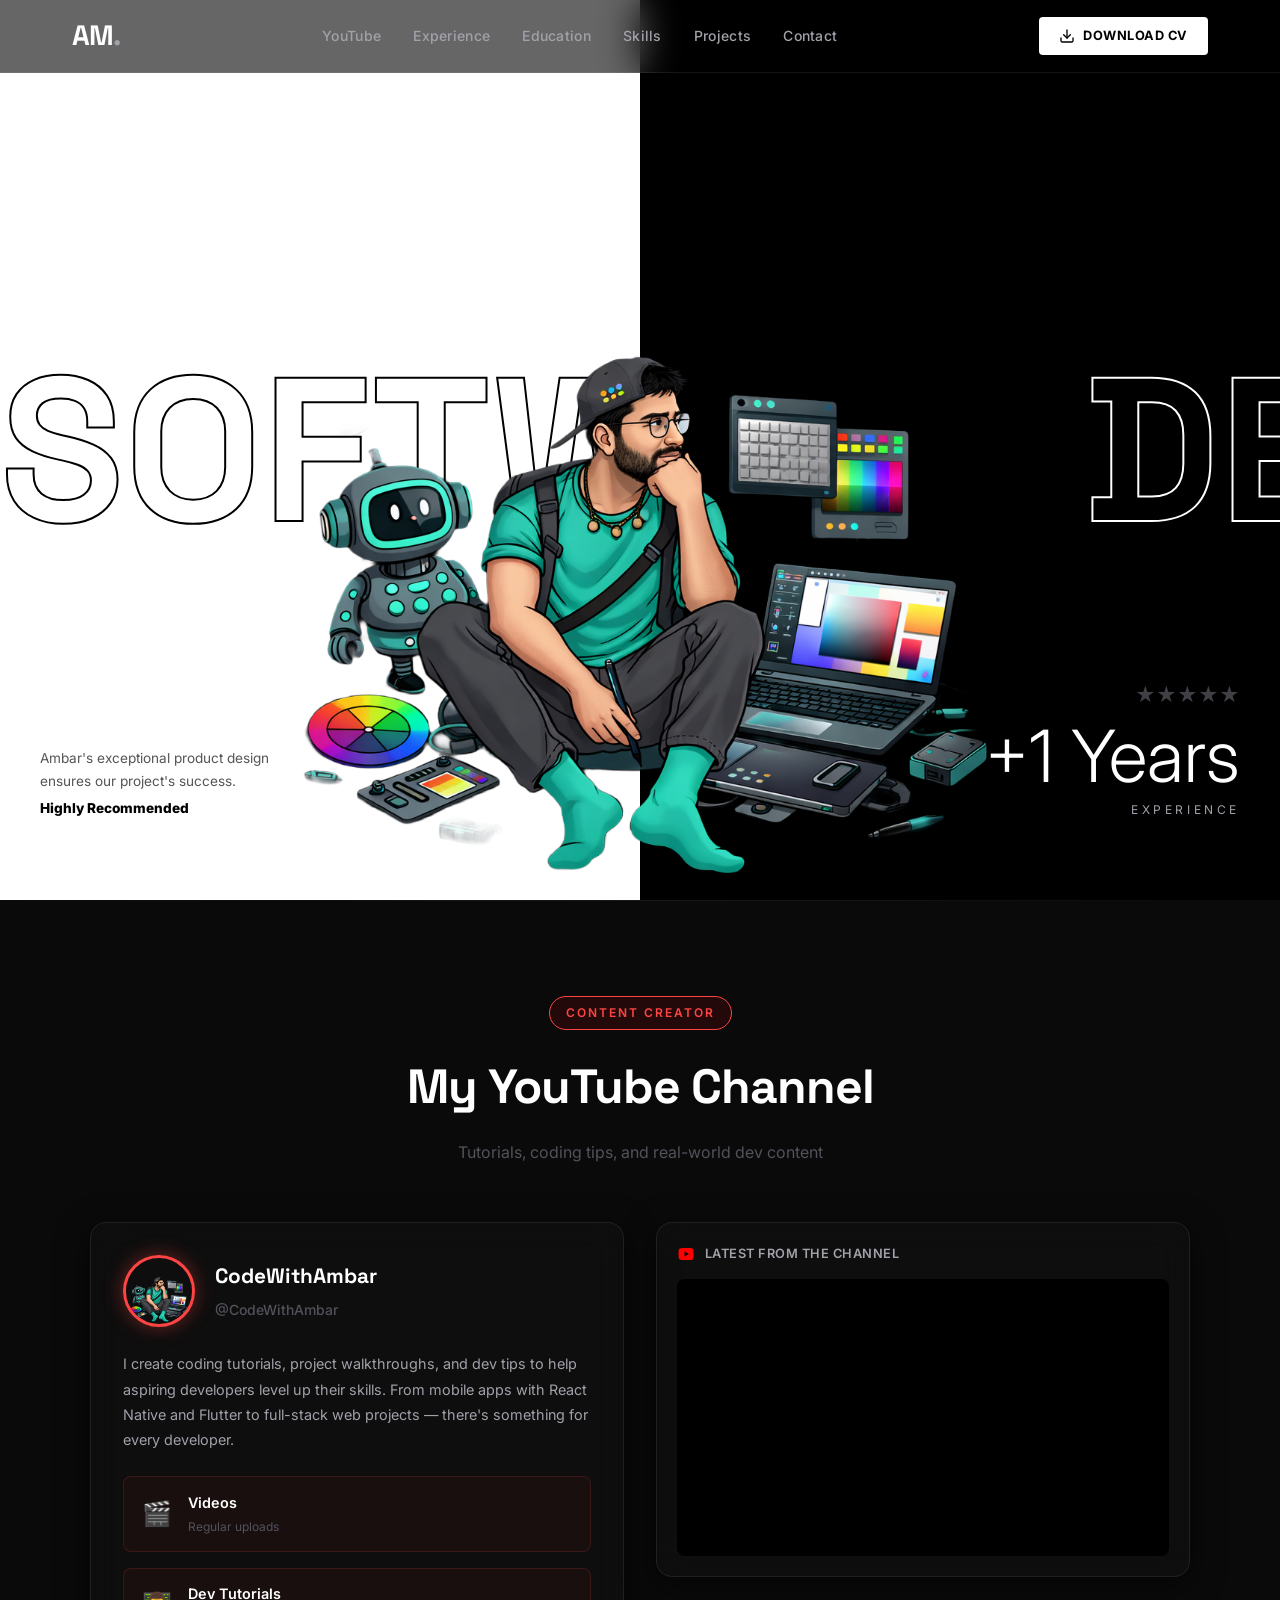
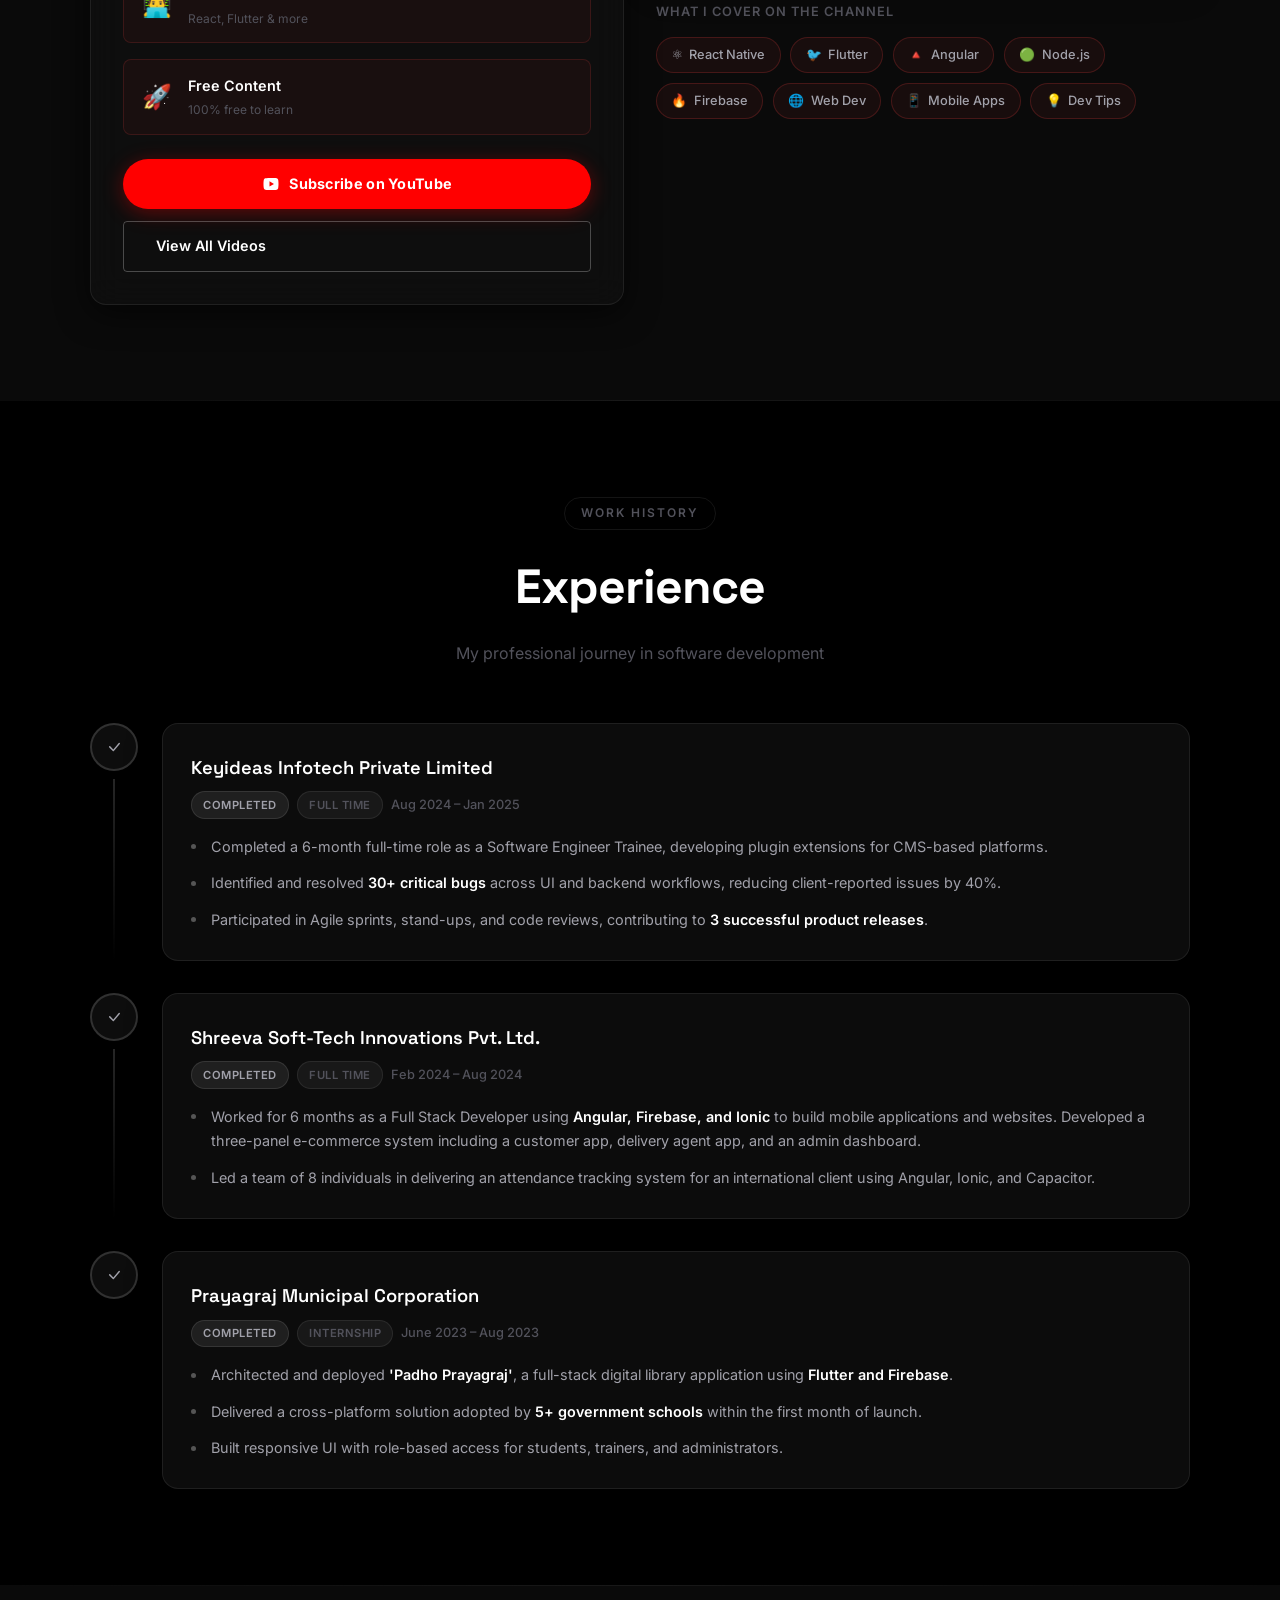
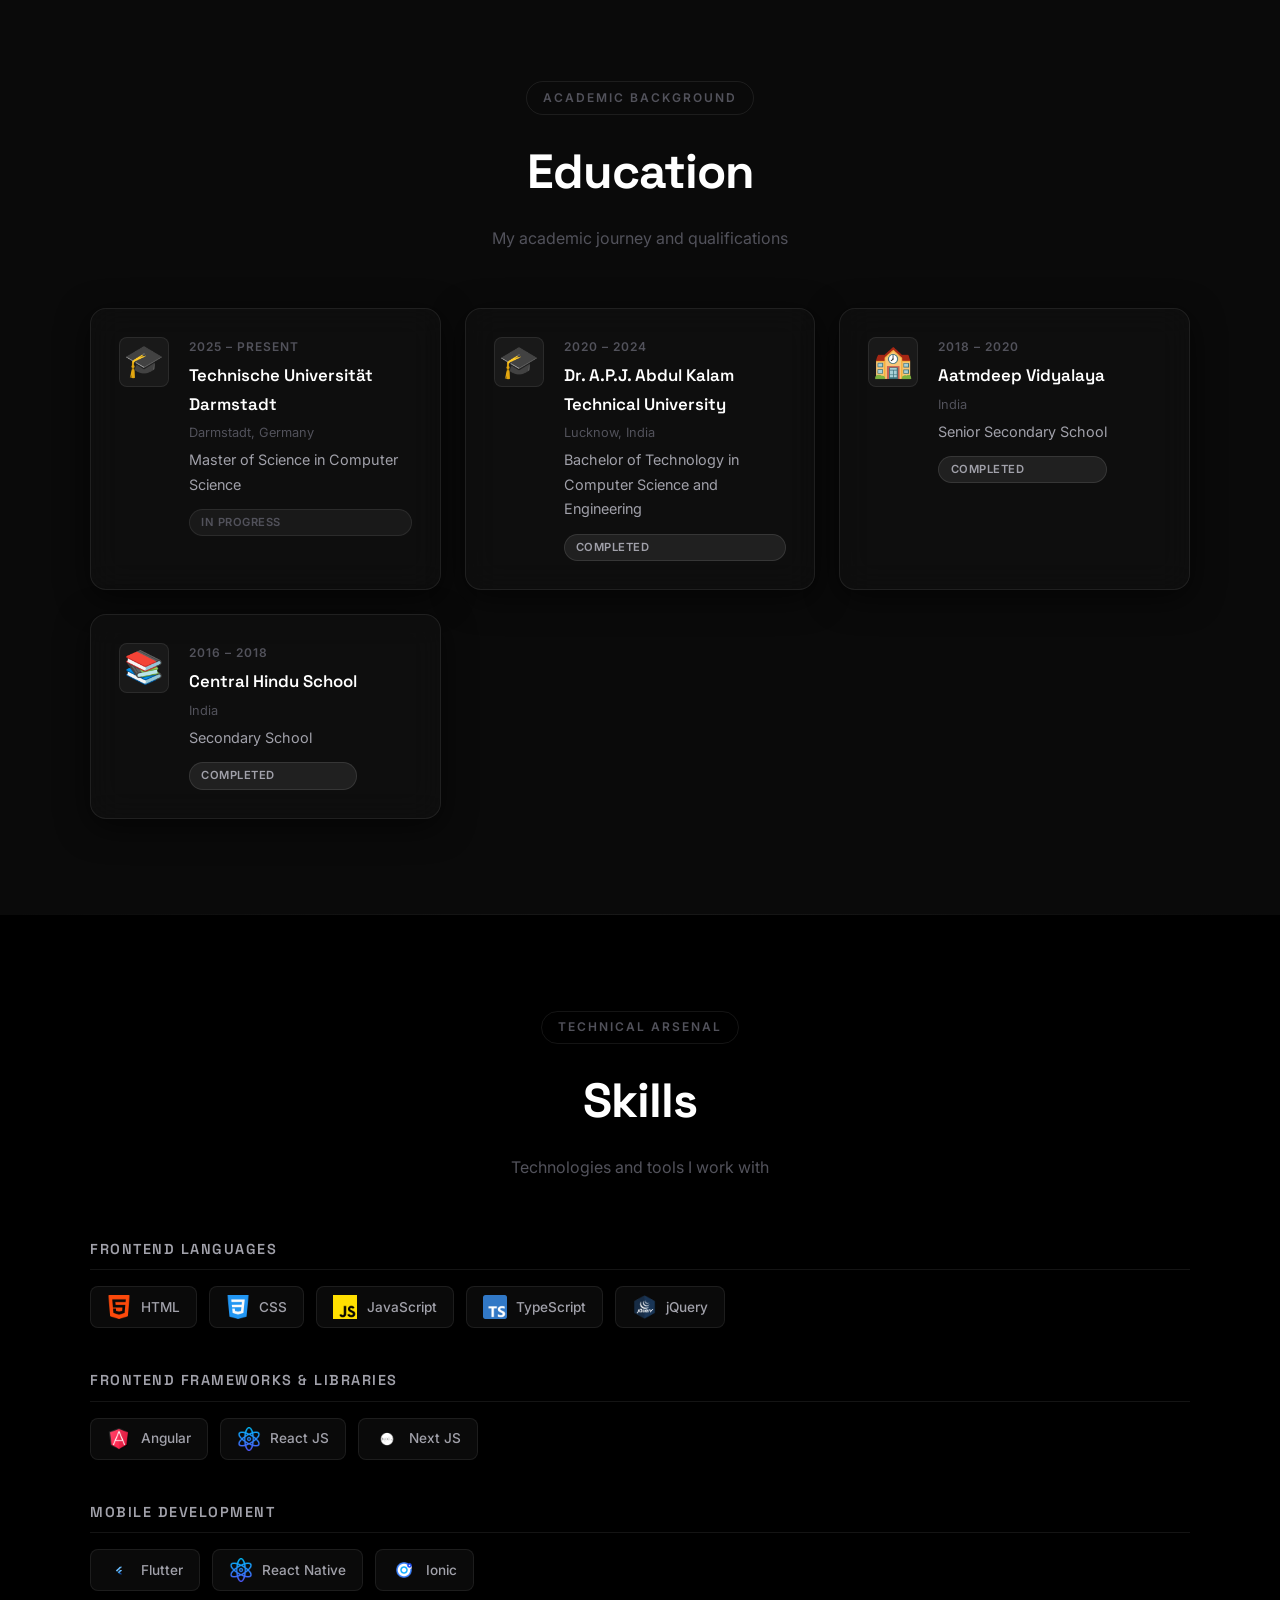
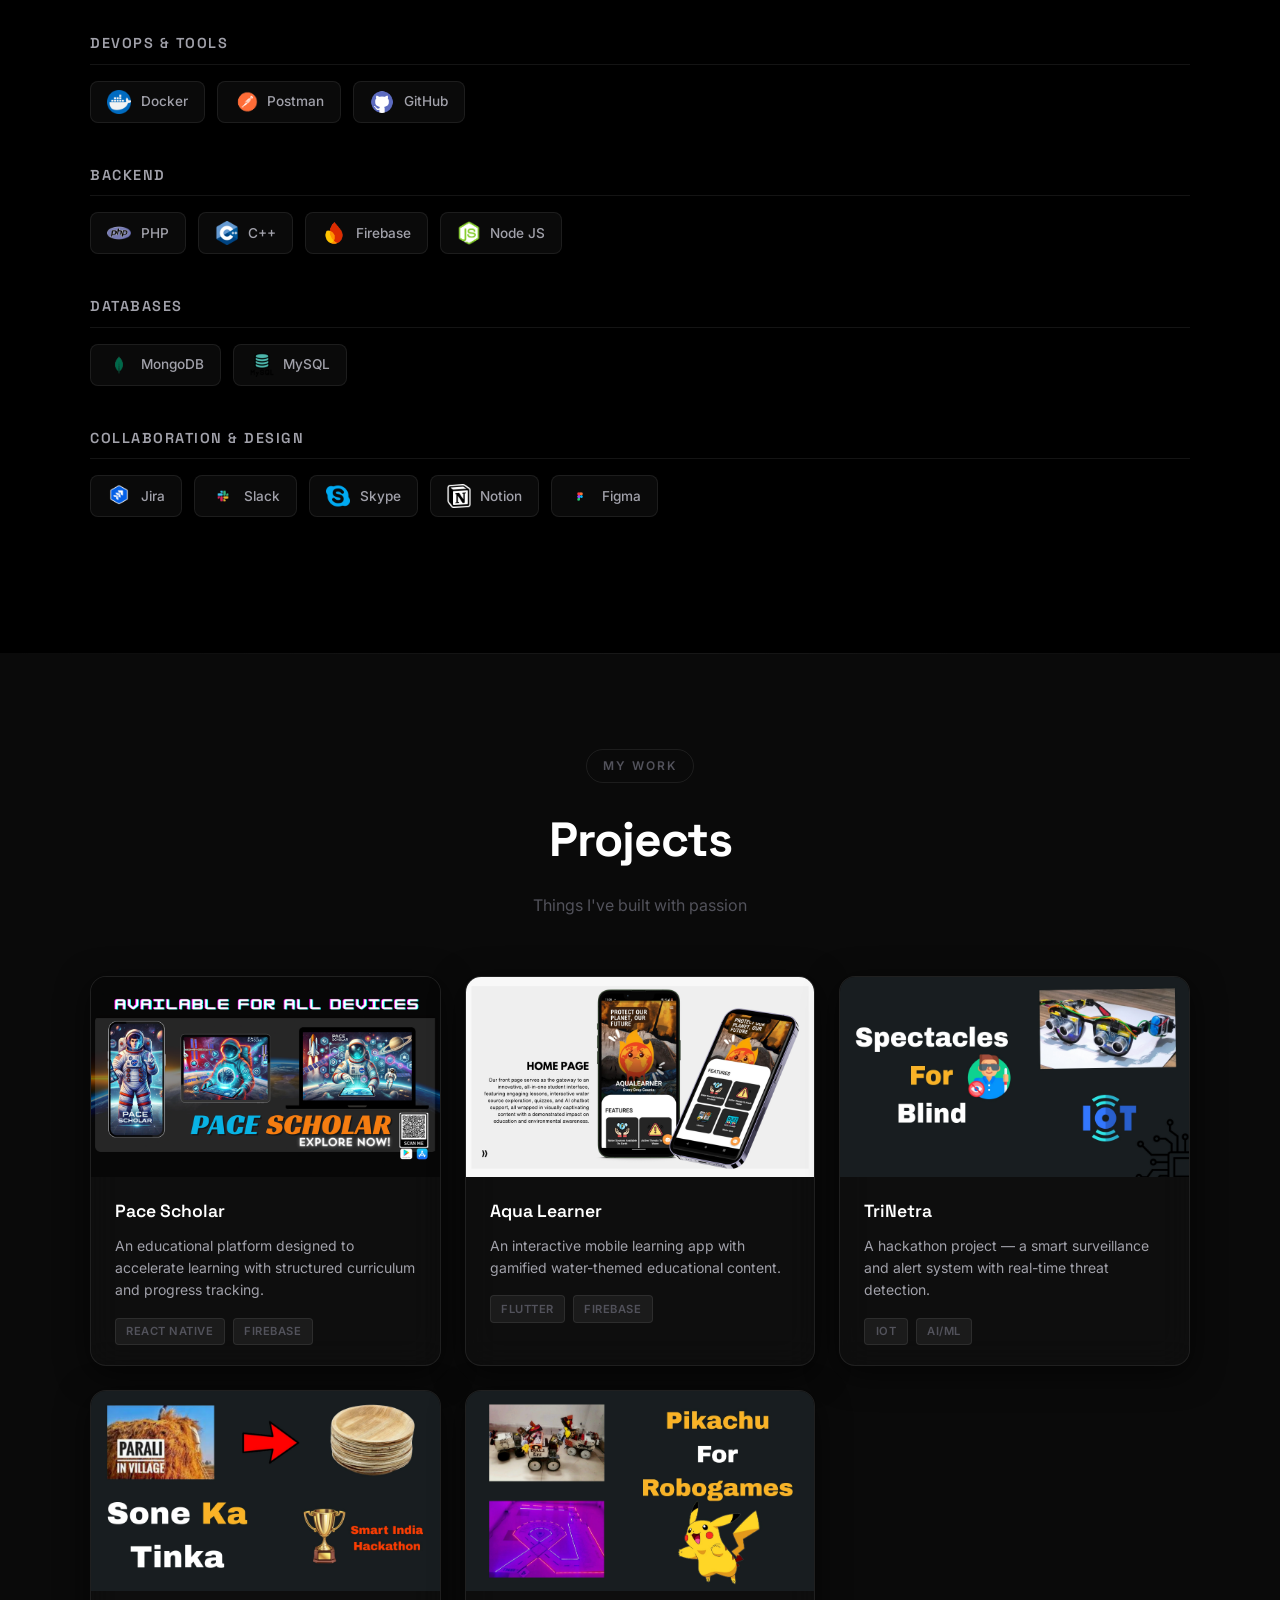
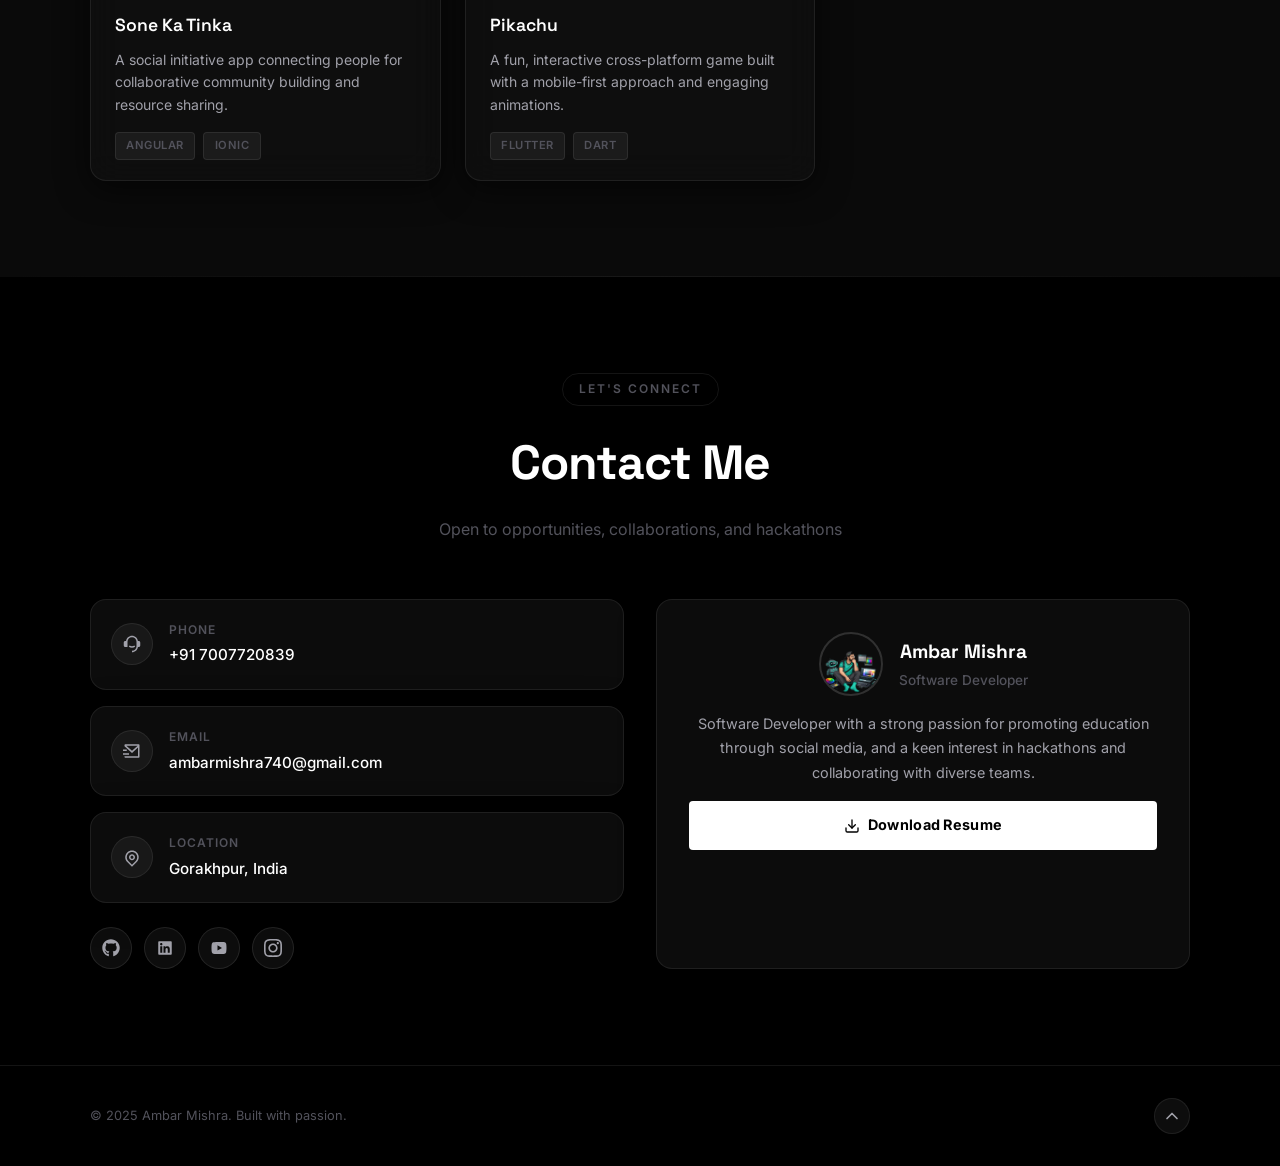
==== commit 5759473f: "portofolio updated" ====
--- a/index.html
+++ b/index.html
@@ -2,1255 +2,739 @@
 <html lang="en">
 
 <head>
-    <meta charset="UTF-8" />
-    <meta http-equiv="X-UA-Compatible" content="IE=edge" />
-    <meta name="viewport" content="width=device-width, initial-scale=1.0" />
-    <link rel="stylesheet" href="./styles.css" />
-    <title>Portfolio</title>
+  <meta charset="UTF-8" />
+  <meta http-equiv="X-UA-Compatible" content="IE=edge" />
+  <meta name="viewport" content="width=device-width, initial-scale=1.0" />
+  <meta name="description" content="Ambar Mishra — Software Developer specializing in React Native, Angular, Flutter, and Full Stack development. View my portfolio, projects, and experience." />
+  <link rel="preconnect" href="https://fonts.googleapis.com" />
+  <link rel="preconnect" href="https://fonts.gstatic.com" crossorigin />
+  <link href="https://fonts.googleapis.com/css2?family=Inter:wght@300;400;500;600;700&family=Space+Grotesk:wght@300;400;500;600;700&display=swap" rel="stylesheet" />
+  <link rel="stylesheet" href="./styles.css" />
+  <title>Ambar Mishra — Software Developer</title>
 </head>
 
 <body>
-    <!-- HEADER -->
-    <header>
-        <div class="header-wrapper">
-            <button>
-                <h3 class="portfolio-h">🔥 Download CV</h3>
-            </button>
-            <nav>
-                <!-- <a href="#education"> -->
-                <button onclick="location.href='#education'">CONTACT ME</button>
-                <!-- </a> -->
-            </nav>
-        </div>
-    </header>
-
-    <!-- HERO -->
-    <div class="hero" style="background-color: transparent;">
-        <div>
-            <img class="profile-img" src="./assets/Profile_Photo.jpg" />
-        </div>
-        <h1 style="color: #FF4500">Ambar Mishra</h1>
-        <p>Software Developer</p>
-    </div>
-
-    <!-- Experience / Work History -->
-    <div id="experience" class="skills" style="background-color: black;">
-        <div class="project-wrapper">
-            <h2>Experience / Work History</h2>
-            <div class="stepper-box">
-                <div class="stepper-step stepper-completed">
-                    <!-- <div class="stepper-responsive"> -->
-                    <div class="stepper-circle">
-                        <svg viewBox="0 0 16 16" class="bi bi-check-lg" fill="currentColor" height="16" width="16"
-                            xmlns="http://www.w3.org/2000/svg">
-                            <path
-                                d="M12.736 3.97a.733.733 0 0 1 1.047 0c.286.289.29.756.01 1.05L7.88 12.01a.733.733 0 0 1-1.065.02L3.217 8.384a.757.757 0 0 1 0-1.06.733.733 0 0 1 1.047 0l3.052 3.093 5.4-6.425z">
-                            </path>
-                        </svg>
-                    </div>
-                    <div class="stepper-line"></div>
-                    <div class="stepper-content">
-                        <div class="stepper-title">Keyideas Infotech Private Limited</div>
-                        <div class="stepper-status">Completed</div>
-                        <div class="stepper-status stepper-job">Full Time</div>
-                        <div class="stepper-time">Aug 2024 - Jan 2025</div>
-                        <!-- </div> -->
-                    </div>
-                    <div style="width: 50%;" class="ol-wrapper">
-                        <ol type="1" style="margin:0">
-                            <li class="desc-work">Completed a 6-month full-time role as a Software
-                                Developer Trainee,
-                                developing a
-                                cross-platform mobile application
-                                using React Native for a diamond listing and purchasing platform, with adaptive UI
-                                components
-                                optimized
-                                for
-                                various screen sizes.</li>
-
-                            <li class="desc-work">
-                                Customized and enhanced the React Native-based application, improved performance and
-                                loading
-                                speed,
-                                and
-                                resolved critical UI/UX and functionality bugs.</li>
-                        </ol>
-
-                    </div>
+
+  <!-- ===== HEADER ===== -->
+  <header id="header">
+    <div class="header-inner">
+      <a href="#hero" class="logo-text">AM<span class="accent">.</span></a>
+      <nav class="nav-links">
+        <a href="#youtube" class="nav-link">YouTube</a>
+        <a href="#experience" class="nav-link">Experience</a>
+        <a href="#education" class="nav-link">Education</a>
+        <a href="#skills" class="nav-link">Skills</a>
+        <a href="#projects" class="nav-link">Projects</a>
+        <a href="#contact" class="nav-link">Contact</a>
+      </nav>
+      <div class="header-actions">
+        <a href="https://drive.google.com/file/d/13btn58yWUS6-7P_vyAo1Rf0s41g9SRVr/view?usp=sharing" target="_blank" class="btn-cv" id="download-cv">
+          <svg xmlns="http://www.w3.org/2000/svg" width="16" height="16" viewBox="0 0 24 24" fill="none" stroke="currentColor" stroke-width="2" stroke-linecap="round" stroke-linejoin="round"><path d="M21 15v4a2 2 0 0 1-2 2H5a2 2 0 0 1-2-2v-4"/><polyline points="7 10 12 15 17 10"/><line x1="12" y1="15" x2="12" y2="3"/></svg>
+          Download CV
+        </a>
+        <button class="hamburger" id="hamburger" aria-label="Open menu">
+          <span></span><span></span><span></span>
+        </button>
+      </div>
+    </div>
+    <div class="mobile-nav" id="mobile-nav">
+      <a href="#youtube" class="mobile-nav-link">YouTube</a>
+      <a href="#experience" class="mobile-nav-link">Experience</a>
+      <a href="#education" class="mobile-nav-link">Education</a>
+      <a href="#skills" class="mobile-nav-link">Skills</a>
+      <a href="#projects" class="mobile-nav-link">Projects</a>
+      <a href="#contact" class="mobile-nav-link">Contact</a>
+    </div>
+  </header>
+
+  <!-- ===== HERO ===== -->
+  <section id="hero" class="hero-split">
+    <!-- 1. Background Split -->
+    <div class="hero-split-bg">
+      <div class="hero-split-left"></div>
+      <div class="hero-split-right"></div>
+    </div>
+
+    <!-- 2. Giant Background Text Layer -->
+    <div class="hero-marquee-layer">
+      <div class="hero-marquee-content">
+        <h1 class="hero-marquee-text">
+          <span class="outline-dark">SOFTWARE</span>
+          <span class="outline-light">DEVELOPER</span>
+        </h1>
+        <h1 class="hero-marquee-text">
+          <span class="outline-dark">SOFTWARE</span>
+          <span class="outline-light">DEVELOPER</span>
+        </h1>
+      </div>
+    </div>
+
+    <!-- 3. Character Image Layer -->
+    <div class="hero-image-layer reveal fade-up">
+      <img src="./assets/Profile_Photo.png" alt="Ambar Mishra" class="hero-character" />
+    </div>
+
+    <!-- 4. Content Overlay Layer -->
+    <div class="hero-overlay reveal fade-up delay-2">
+      <!-- Top Text -->
+      <div class="hero-title-top">
+        <h2>I'm Ambar</h2>
+      </div>
+
+      <!-- Bottom Row -->
+      <div class="hero-bottom-row">
+        <!-- Quote -->
+        <div class="hero-quote-box">
+          <span class="hero-quote-mark">“</span>
+          <p class="hero-quote-text">
+            Ambar's exceptional product design ensures our project's success. <br />
+            <strong>Highly Recommended</strong>
+          </p>
+        </div>
+
+        <!-- Stats -->
+        <div class="hero-stats-box">
+          <div class="hero-stars">★★★★★</div>
+          <div>
+            <div class="hero-years">+1 Years</div>
+            <div class="hero-exp-label">EXPERIENCE</div>
+          </div>
+        </div>
+      </div>
+    </div>
+  </section>
+
+  <!-- ===== YOUTUBE ===== -->
+  <section id="youtube" class="section section-alt">
+    <div class="section-inner">
+      <div class="section-header reveal fade-up">
+        <span class="section-tag yt-tag">Content Creator</span>
+        <h2 class="section-title">My YouTube Channel</h2>
+        <p class="section-subtitle">Tutorials, coding tips, and real-world dev content</p>
+      </div>
+
+      <div class="yt-layout">
+
+        <!-- Channel Card -->
+        <div class="yt-channel-card glass-card reveal fade-left delay-1">
+          <div class="yt-channel-header">
+            <div class="yt-avatar-ring">
+              <img src="./assets/Profile_Photo.png" alt="CodeWithAmbar" class="yt-avatar" />
+            </div>
+            <div class="yt-channel-info">
+              <h3 class="yt-channel-name">CodeWithAmbar</h3>
+              <p class="yt-channel-handle">@CodeWithAmbar</p>
+            </div>
+          </div>
+
+          <p class="yt-channel-desc">
+            I create coding tutorials, project walkthroughs, and dev tips to help aspiring developers
+            level up their skills. From mobile apps with React Native and Flutter to full-stack web
+            projects — there's something for every developer.
+          </p>
+
+          <div class="yt-stats">
+            <div class="yt-stat-item">
+              <span class="yt-stat-icon">🎬</span>
+              <div>
+                <p class="yt-stat-value">Videos</p>
+                <p class="yt-stat-label">Regular uploads</p>
+              </div>
+            </div>
+            <div class="yt-stat-item">
+              <span class="yt-stat-icon">👨‍💻</span>
+              <div>
+                <p class="yt-stat-value">Dev Tutorials</p>
+                <p class="yt-stat-label">React, Flutter &amp; more</p>
+              </div>
+            </div>
+            <div class="yt-stat-item">
+              <span class="yt-stat-icon">🚀</span>
+              <div>
+                <p class="yt-stat-value">Free Content</p>
+                <p class="yt-stat-label">100% free to learn</p>
+              </div>
+            </div>
+          </div>
+
+          <div class="yt-cta-group">
+            <a href="https://www.youtube.com/@CodeWithAmbar" target="_blank" class="btn-yt-subscribe">
+              <svg xmlns="http://www.w3.org/2000/svg" viewBox="0 0 24 24" fill="currentColor" width="18" height="18"><path d="M12.2439 4C12.778 4.00294 14.1143 4.01586 15.5341 4.07273L16.0375 4.09468C17.467 4.16236 18.8953 4.27798 19.6037 4.4755C20.5486 4.74095 21.2913 5.5155 21.5423 6.49732C21.942 8.05641 21.992 11.0994 21.9982 11.8358L21.9991 11.9884L21.9991 11.9991C21.9991 11.9991 21.9991 12.0028 21.9991 12.0099L21.9982 12.1625C21.992 12.8989 21.942 15.9419 21.5423 17.501C21.2878 18.4864 20.5451 19.261 19.6037 19.5228C18.8953 19.7203 17.467 19.8359 16.0375 19.9036L15.5341 19.9255C14.1143 19.9824 12.778 19.9953 12.2439 19.9983L12.0095 19.9991L11.9991 19.9991C11.9991 19.9991 11.9956 19.9991 11.9887 19.9991L11.7545 19.9983C10.6241 19.9921 5.89772 19.941 4.39451 19.5228C3.4496 19.2573 2.70692 18.4828 2.45587 17.501C2.0562 15.9419 2.00624 12.8989 2 12.1625V11.8358C2.00624 11.0994 2.0562 8.05641 2.45587 6.49732C2.7104 5.51186 3.45308 4.73732 4.39451 4.4755C5.89772 4.05723 10.6241 4.00622 11.7545 4H12.2439ZM9.99911 8.49914V15.4991L15.9991 11.9991L9.99911 8.49914Z"/></svg>
+              Subscribe on YouTube
+            </a>
+            <a href="https://www.youtube.com/@CodeWithAmbar/videos" target="_blank" class="btn-outline">
+              View All Videos
+            </a>
+          </div>
+        </div>
+
+        <!-- Featured Video + Topics -->
+        <div class="yt-right reveal fade-right delay-2">
+
+          <!-- Featured Video Player -->
+          <div class="yt-video-wrapper glass-card">
+            <div class="yt-video-label">
+              <svg xmlns="http://www.w3.org/2000/svg" viewBox="0 0 24 24" fill="#ff0000" width="18" height="18"><path d="M12.2439 4C12.778 4.00294 14.1143 4.01586 15.5341 4.07273L16.0375 4.09468C17.467 4.16236 18.8953 4.27798 19.6037 4.4755C20.5486 4.74095 21.2913 5.5155 21.5423 6.49732C21.942 8.05641 21.992 11.0994 21.9982 11.8358L21.9991 11.9884L21.9991 11.9991C21.9991 11.9991 21.9991 12.0028 21.9991 12.0099L21.9982 12.1625C21.992 12.8989 21.942 15.9419 21.5423 17.501C21.2878 18.4864 20.5451 19.261 19.6037 19.5228C18.8953 19.7203 17.467 19.8359 16.0375 19.9036L15.5341 19.9255C14.1143 19.9824 12.778 19.9953 12.2439 19.9983L12.0095 19.9991L11.9991 19.9991C11.9991 19.9991 11.9956 19.9991 11.9887 19.9991L11.7545 19.9983C10.6241 19.9921 5.89772 19.941 4.39451 19.5228C3.4496 19.2573 2.70692 18.4828 2.45587 17.501C2.0562 15.9419 2.00624 12.8989 2 12.1625V11.8358C2.00624 11.0994 2.0562 8.05641 2.45587 6.49732C2.7104 5.51186 3.45308 4.73732 4.39451 4.4755C5.89772 4.05723 10.6241 4.00622 11.7545 4H12.2439ZM9.99911 8.49914V15.4991L15.9991 11.9991L9.99911 8.49914Z"/></svg>
+              <span>Latest from the Channel</span>
+            </div>
+            <div class="yt-embed-container">
+              <iframe
+                src="https://www.youtube.com/embed?listType=user_uploads&list=CodeWithAmbar&index=1"
+                title="CodeWithAmbar — Latest Video"
+                frameborder="0"
+                allow="accelerometer; autoplay; clipboard-write; encrypted-media; gyroscope; picture-in-picture; web-share"
+                allowfullscreen
+                loading="lazy"
+              ></iframe>
+            </div>
+          </div>
+
+          <!-- Topics covered -->  
+          <div class="yt-topics">
+            <p class="yt-topics-title">What I cover on the channel</p>
+            <div class="yt-topics-grid">
+              <div class="yt-topic-chip">
+                <span>⚛️</span> React Native
+              </div>
+              <div class="yt-topic-chip">
+                <span>🐦</span> Flutter
+              </div>
+              <div class="yt-topic-chip">
+                <span>🔺</span> Angular
+              </div>
+              <div class="yt-topic-chip">
+                <span>🟢</span> Node.js
+              </div>
+              <div class="yt-topic-chip">
+                <span>🔥</span> Firebase
+              </div>
+              <div class="yt-topic-chip">
+                <span>🌐</span> Web Dev
+              </div>
+              <div class="yt-topic-chip">
+                <span>📱</span> Mobile Apps
+              </div>
+              <div class="yt-topic-chip">
+                <span>💡</span> Dev Tips
+              </div>
+            </div>
+          </div>
+
+        </div>
+      </div>
+    </div>
+  </section>
+
+  <!-- ===== EXPERIENCE ===== -->
+  <section id="experience" class="section">
+    <div class="section-inner">
+      <div class="section-header reveal fade-up">
+        <span class="section-tag">Work History</span>
+        <h2 class="section-title">Experience</h2>
+        <p class="section-subtitle">My professional journey in software development</p>
+      </div>
+
+      <div class="timeline">
+
+        <!-- Job 1 -->
+        <div class="timeline-item reveal fade-left">
+          <div class="timeline-connector">
+            <div class="timeline-node">
+              <svg viewBox="0 0 16 16" fill="currentColor" xmlns="http://www.w3.org/2000/svg"><path d="M12.736 3.97a.733.733 0 0 1 1.047 0c.286.289.29.756.01 1.05L7.88 12.01a.733.733 0 0 1-1.065.02L3.217 8.384a.757.757 0 0 1 0-1.06.733.733 0 0 1 1.047 0l3.052 3.093 5.4-6.425z"/></svg>
+            </div>
+            <div class="timeline-line"></div>
+          </div>
+          <div class="timeline-card glass-card">
+            <div class="timeline-card-header">
+              <div>
+                <h3 class="timeline-company">Keyideas Infotech Private Limited</h3>
+                <div class="timeline-meta">
+                  <span class="badge badge-done">Completed</span>
+                  <span class="badge badge-type">Full Time</span>
+                  <span class="timeline-date">Aug 2024 – Jan 2025</span>
                 </div>
-
-                <div class="stepper-step stepper-completed">
-                    <!-- <div class="stepper-responsive"> -->
-                    <div class="stepper-circle">
-                        <svg viewBox="0 0 16 16" class="bi bi-check-lg" fill="currentColor" height="16" width="16"
-                            xmlns="http://www.w3.org/2000/svg">
-                            <path
-                                d="M12.736 3.97a.733.733 0 0 1 1.047 0c.286.289.29.756.01 1.05L7.88 12.01a.733.733 0 0 1-1.065.02L3.217 8.384a.757.757 0 0 1 0-1.06.733.733 0 0 1 1.047 0l3.052 3.093 5.4-6.425z">
-                            </path>
-                        </svg>
-                    </div>
-                    <div class="stepper-line"></div>
-                    <div class="stepper-content">
-                        <div class="stepper-title">Shreeva Soft-Tech Innovations Pvt. Ltd.</div>
-                        <div class="stepper-status">Completed</div>
-                        <div class="stepper-status stepper-job">Full Time</div>
-                        <div class="stepper-time">Feb 2024 - Aug 2024</div>
-                        <!-- </div> -->
-                    </div>
-
-                    <div style="width: 50%;" class="ol-wrapper">
-                        <ol style="margin:0" type="1">
-                            <li class="desc-work">Worked for 6 months as a Full Stack Developer
-                                using Angular, Firebase, and
-                                Ionic to build mobile applications and
-                                websites. Developed a three-panel e-commerce system including a customer app, delivery
-                                agent
-                                app, and an admin
-                                dashboard.</li>
-
-                            <li class="desc-work">
-                                Led ateam of 8individuals in delivering an attendance tracking system for an
-                                international
-                                client using Angular,
-                                Ionic, and Capacitor.</li>
-                        </ol>
-
-                    </div>
+              </div>
+            </div>
+            <ul class="timeline-list">
+              <li>Completed a 6-month full-time role as a Software Engineer Trainee, developing plugin extensions for CMS-based platforms.</li>
+              <li>Identified and resolved <strong>30+ critical bugs</strong> across UI and backend workflows, reducing client-reported issues by 40%.</li>
+              <li>Participated in Agile sprints, stand-ups, and code reviews, contributing to <strong>3 successful product releases</strong>.</li>
+            </ul>
+          </div>
+        </div>
+
+        <!-- Job 2 -->
+        <div class="timeline-item reveal fade-left delay-1">
+          <div class="timeline-connector">
+            <div class="timeline-node">
+              <svg viewBox="0 0 16 16" fill="currentColor" xmlns="http://www.w3.org/2000/svg"><path d="M12.736 3.97a.733.733 0 0 1 1.047 0c.286.289.29.756.01 1.05L7.88 12.01a.733.733 0 0 1-1.065.02L3.217 8.384a.757.757 0 0 1 0-1.06.733.733 0 0 1 1.047 0l3.052 3.093 5.4-6.425z"/></svg>
+            </div>
+            <div class="timeline-line"></div>
+          </div>
+          <div class="timeline-card glass-card">
+            <div class="timeline-card-header">
+              <div>
+                <h3 class="timeline-company">Shreeva Soft-Tech Innovations Pvt. Ltd.</h3>
+                <div class="timeline-meta">
+                  <span class="badge badge-done">Completed</span>
+                  <span class="badge badge-type">Full Time</span>
+                  <span class="timeline-date">Feb 2024 – Aug 2024</span>
                 </div>
-
-                <div class="stepper-step stepper-completed">
-                    <!-- <div class="stepper-responsive"> -->
-                    <div class="stepper-circle">
-                        <svg viewBox="0 0 16 16" class="bi bi-check-lg" fill="currentColor" height="16" width="16"
-                            xmlns="http://www.w3.org/2000/svg">
-                            <path
-                                d="M12.736 3.97a.733.733 0 0 1 1.047 0c.286.289.29.756.01 1.05L7.88 12.01a.733.733 0 0 1-1.065.02L3.217 8.384a.757.757 0 0 1 0-1.06.733.733 0 0 1 1.047 0l3.052 3.093 5.4-6.425z">
-                            </path>
-                        </svg>
-                    </div>
-                    <div class="stepper-line"></div>
-                    <div class="stepper-content">
-                        <div class="stepper-title">Prayagraj Municipal Corporation</div>
-                        <div class="stepper-status">Completed</div>
-                        <div class="stepper-status stepper-job">Internship</div>
-                        <div class="stepper-time">June 2023 - Aug 2023</div>
-                        <!-- </div> -->
-                    </div>
-
-                    <div style="width: 50%;" class="ol-wrapper">
-                        <ol style="margin:0" type="1">
-                            <li class="desc-work">Contributed during a 2-month internship to the
-                                official Prayagraj Smart City
-                                website by fixing bugs and designing
-                                intuitive user interfaces to improve user experience.</li>
-
-                            <li class="desc-work">
-                                Developed a Library and Sports Complex Management System using Flutter and Firebase,
-                                aimed at
-                                repurposing
-                                government school facilities into public libraries after school hours.</li>
-
-                            <li class="desc-work">Implemented features to list available sports trainers along with
-                                pricing
-                                for training sessions and sports complex
-                                registration.</li>
-                        </ol>
-
-                    </div>
+              </div>
+            </div>
+            <ul class="timeline-list">
+              <li>Worked for 6 months as a Full Stack Developer using <strong>Angular, Firebase, and Ionic</strong> to build mobile applications and websites. Developed a three-panel e-commerce system including a customer app, delivery agent app, and an admin dashboard.</li>
+              <li>Led a team of 8 individuals in delivering an attendance tracking system for an international client using Angular, Ionic, and Capacitor.</li>
+            </ul>
+          </div>
+        </div>
+
+        <!-- Job 3 -->
+        <div class="timeline-item reveal fade-left delay-2">
+          <div class="timeline-connector">
+            <div class="timeline-node">
+              <svg viewBox="0 0 16 16" fill="currentColor" xmlns="http://www.w3.org/2000/svg"><path d="M12.736 3.97a.733.733 0 0 1 1.047 0c.286.289.29.756.01 1.05L7.88 12.01a.733.733 0 0 1-1.065.02L3.217 8.384a.757.757 0 0 1 0-1.06.733.733 0 0 1 1.047 0l3.052 3.093 5.4-6.425z"/></svg>
+            </div>
+          </div>
+          <div class="timeline-card glass-card">
+            <div class="timeline-card-header">
+              <div>
+                <h3 class="timeline-company">Prayagraj Municipal Corporation</h3>
+                <div class="timeline-meta">
+                  <span class="badge badge-done">Completed</span>
+                  <span class="badge badge-intern">Internship</span>
+                  <span class="timeline-date">June 2023 – Aug 2023</span>
                 </div>
-
-                <!-- <div class="stepper-step stepper-active">
-            <div class="stepper-circle">2</div>
-            <div class="stepper-line"></div>
-            <div class="stepper-content">
-                <div class="stepper-title">Processing</div>
-                <div class="stepper-status">In Progress</div>
-                <div class="stepper-time">May 29, 02:15 PM</div>
-            </div>
-        </div> -->
-
-                <!-- <div class="stepper-step stepper-pending">
-            <div class="stepper-circle">3</div>
-            <div class="stepper-content">
-                <div class="stepper-title">Shipping</div>
-                <div class="stepper-status">Pending</div>
-                <div class="stepper-time">Estimated: May 30</div>
-            </div>
-        </div> -->
-
-                <!-- <div class="stepper-controls">
-            <button class="stepper-button">
-                <svg xmlns="http://www.w3.org/2000/svg" width="16" height="16" fill="currentColor"
-                    class="bi bi-arrow-left" viewBox="0 0 16 16">
-                    <path fill-rule="evenodd"
-                        d="M15 8a.5.5 0 0 0-.5-.5H2.707l3.147-3.146a.5.5 0 1 0-.708-.708l-4 4a.5.5 0 0 0 0 .708l4 4a.5.5 0 0 0 .708-.708L2.707 8.5H14.5A.5.5 0 0 0 15 8">
-                    </path>
-                </svg>
-                Previous
-            </button>
-            <button class="stepper-button stepper-button-primary">
-                Next
-                <svg xmlns="http://www.w3.org/2000/svg" width="16" height="16" fill="currentColor"
-                    class="bi bi-arrow-right" viewBox="0 0 16 16">
-                    <path fill-rule="evenodd"
-                        d="M1 8a.5.5 0 0 1 .5-.5h11.793l-3.147-3.146a.5.5 0 0 1 .708-.708l4 4a.5.5 0 0 1 0 .708l-4 4a.5.5 0 0 1-.708-.708L13.293 8.5H1.5A.5.5 0 0 1 1 8">
-                    </path>
-                </svg>
-            </button>
-        </div> -->
-            </div>
-        </div>
-    </div>
-
-    <!-- Education -->
-    <div id="education" class="skills" style="background-color: black;">
-        <div class="project-wrapper" style="display: flex; justify-content: space-between; align-items: center;">
-            <h2>Education</h2>
-            <div class="stepper-box" style="width: 40%;">
-                <div class="stepper-step stepper-completed">
-                    <!-- <div class="stepper-responsive"> -->
-                    <div class="stepper-circle">
-                        <svg viewBox="0 0 16 16" class="bi bi-check-lg" fill="currentColor" height="16" width="16"
-                            xmlns="http://www.w3.org/2000/svg">
-                            <path
-                                d="M12.736 3.97a.733.733 0 0 1 1.047 0c.286.289.29.756.01 1.05L7.88 12.01a.733.733 0 0 1-1.065.02L3.217 8.384a.757.757 0 0 1 0-1.06.733.733 0 0 1 1.047 0l3.052 3.093 5.4-6.425z">
-                            </path>
-                        </svg>
-                    </div>
-                    <div class="stepper-line"></div>
-                    <div class="stepper-content">
-                        <div class="stepper-title">Dr. A.P.J. Abdul Kalam Technical University, Lucknow, India
-                        </div>
-                        <div class="stepper-status">Bachelor of Technology in Computer Science and Engineering</div>
-                        <div class="stepper-status">Completed</div>
-                        <div class="stepper-status stepper-job">Full Time</div>
-                        <div class="stepper-time">2020 - 2024</div>
-                        <!-- </div> -->
-                    </div>
-
-
-                </div>
-
-                <div class="stepper-step stepper-completed">
-                    <!-- <div class="stepper-responsive"> -->
-                    <div class="stepper-circle">
-                        <svg viewBox="0 0 16 16" class="bi bi-check-lg" fill="currentColor" height="16" width="16"
-                            xmlns="http://www.w3.org/2000/svg">
-                            <path
-                                d="M12.736 3.97a.733.733 0 0 1 1.047 0c.286.289.29.756.01 1.05L7.88 12.01a.733.733 0 0 1-1.065.02L3.217 8.384a.757.757 0 0 1 0-1.06.733.733 0 0 1 1.047 0l3.052 3.093 5.4-6.425z">
-                            </path>
-                        </svg>
-                    </div>
-                    <div class="stepper-line"></div>
-                    <div class="stepper-content">
-                        <div class="stepper-title">Aatmdeep Vidyalaya, India</div>
-                        <div class="stepper-status">Senior Secondary School</div>
-                        <div class="stepper-status">Completed</div>
-                        <div class="stepper-status stepper-job">Full Time</div>
-                        <div class="stepper-time">2018 - 2020</div>
-                        <!-- </div> -->
-                    </div>
-
-                </div>
-
-                <div class="stepper-step stepper-completed">
-                    <!-- <div class="stepper-responsive"> -->
-                    <div class="stepper-circle">
-                        <svg viewBox="0 0 16 16" class="bi bi-check-lg" fill="currentColor" height="16" width="16"
-                            xmlns="http://www.w3.org/2000/svg">
-                            <path
-                                d="M12.736 3.97a.733.733 0 0 1 1.047 0c.286.289.29.756.01 1.05L7.88 12.01a.733.733 0 0 1-1.065.02L3.217 8.384a.757.757 0 0 1 0-1.06.733.733 0 0 1 1.047 0l3.052 3.093 5.4-6.425z">
-                            </path>
-                        </svg>
-                    </div>
-                    <div class="stepper-line"></div>
-                    <div class="stepper-content">
-                        <div class="stepper-title">Central Hindu School</div>
-                        <div class="stepper-status">Secondary School</div>
-                        <div class="stepper-status">Completed</div>
-                        <div class="stepper-status stepper-job">Full Time</div>
-                        <div class="stepper-time">2016 - 2018</div>
-                        <!-- </div> -->
-                    </div>
-                </div>
-
-                <!-- <div class="stepper-step stepper-active">
-            <div class="stepper-circle">2</div>
-            <div class="stepper-line"></div>
-            <div class="stepper-content">
-                <div class="stepper-title">Processing</div>
-                <div class="stepper-status">In Progress</div>
-                <div class="stepper-time">May 29, 02:15 PM</div>
-            </div>
-        </div> -->
-
-                <!-- <div class="stepper-step stepper-pending">
-            <div class="stepper-circle">3</div>
-            <div class="stepper-content">
-                <div class="stepper-title">Shipping</div>
-                <div class="stepper-status">Pending</div>
-                <div class="stepper-time">Estimated: May 30</div>
-            </div>
-        </div> -->
-
-                <!-- <div class="stepper-controls">
-            <button class="stepper-button">
-                <svg xmlns="http://www.w3.org/2000/svg" width="16" height="16" fill="currentColor"
-                    class="bi bi-arrow-left" viewBox="0 0 16 16">
-                    <path fill-rule="evenodd"
-                        d="M15 8a.5.5 0 0 0-.5-.5H2.707l3.147-3.146a.5.5 0 1 0-.708-.708l-4 4a.5.5 0 0 0 0 .708l4 4a.5.5 0 0 0 .708-.708L2.707 8.5H14.5A.5.5 0 0 0 15 8">
-                    </path>
-                </svg>
-                Previous
-            </button>
-            <button class="stepper-button stepper-button-primary">
-                Next
-                <svg xmlns="http://www.w3.org/2000/svg" width="16" height="16" fill="currentColor"
-                    class="bi bi-arrow-right" viewBox="0 0 16 16">
-                    <path fill-rule="evenodd"
-                        d="M1 8a.5.5 0 0 1 .5-.5h11.793l-3.147-3.146a.5.5 0 0 1 .708-.708l4 4a.5.5 0 0 1 0 .708l-4 4a.5.5 0 0 1-.708-.708L13.293 8.5H1.5A.5.5 0 0 1 1 8">
-                    </path>
-                </svg>
-            </button>
-        </div> -->
-
-            </div>
-
-            <!-- CONTACT SECTION -->
-            <div class="cs-card">
-                <!-- <button class="cs-mail">
-            <svg class="lucide lucide-mail" stroke-linejoin="round" stroke-linecap="round" stroke-width="2"
-                stroke="currentColor" fill="none" viewBox="0 0 24 24" height="24" width="24"
-                xmlns="http://www.w3.org/2000/svg">
-                <rect rx="2" y="4" x="2" height="16" width="20"></rect>
-                <path d="m22 7-8.97 5.7a1.94 1.94 0 0 1-2.06 0L2 7"></path>
-            </svg>
-        </button> -->
-
-                <div class="cs-background">
-                    <div class="h-wrapper">
-                        <h2 style="margin-top: 5px;">Contact Me</h2>
-                    </div>
-
-                    <div class="info-wrapper">
-
-                        <div style="margin-bottom: 10px;" class="p-box">
-                            <svg xmlns="http://www.w3.org/2000/svg" viewBox="0 0 24 24" fill="rgba(0,0,0,1)">
-                                <path
-                                    d="M21 8C22.1046 8 23 8.89543 23 10V14C23 15.1046 22.1046 16 21 16H19.9381C19.446 19.9463 16.0796 23 12 23V21C15.3137 21 18 18.3137 18 15V9C18 5.68629 15.3137 3 12 3C8.68629 3 6 5.68629 6 9V16H3C1.89543 16 1 15.1046 1 14V10C1 8.89543 1.89543 8 3 8H4.06189C4.55399 4.05369 7.92038 1 12 1C16.0796 1 19.446 4.05369 19.9381 8H21ZM7.75944 15.7849L8.81958 14.0887C9.74161 14.6662 10.8318 15 12 15C13.1682 15 14.2584 14.6662 15.1804 14.0887L16.2406 15.7849C15.0112 16.5549 13.5576 17 12 17C10.4424 17 8.98882 16.5549 7.75944 15.7849Z">
-                                </path>
-                            </svg>
-                            <p>7007720839</p>
-                        </div>
-
-                        <div style="border-radius: 40px; margin: 0 0 10px 0; padding: 0px 10px 0px 10px;" class="p-box">
-                            <svg xmlns="http://www.w3.org/2000/svg" viewBox="0 0 24 24" fill="rgba(0,0,0,1)">
-                                <path
-                                    d="M21 3C21.5523 3 22 3.44772 22 4V20.0066C22 20.5552 21.5447 21 21.0082 21H2.9918C2.44405 21 2 20.5551 2 20.0066V19H20V7.3L12 14.5L2 5.5V4C2 3.44772 2.44772 3 3 3H21ZM8 15V17H0V15H8ZM5 10V12H0V10H5ZM19.5659 5H4.43414L12 11.8093L19.5659 5Z">
-                                </path>
-                            </svg>
-                            <p>ambarmishra740@gmail.com</p>
-                        </div>
-
-                        <div style="border-radius: 40px; margin: 0;" class="p-box">
-                            <svg xmlns="http://www.w3.org/2000/svg" viewBox="0 0 24 24" fill="rgba(0,0,0,1)">
-                                <path
-                                    d="M12 20.8995L16.9497 15.9497C19.6834 13.2161 19.6834 8.78392 16.9497 6.05025C14.2161 3.31658 9.78392 3.31658 7.05025 6.05025C4.31658 8.78392 4.31658 13.2161 7.05025 15.9497L12 20.8995ZM12 23.7279L5.63604 17.364C2.12132 13.8492 2.12132 8.15076 5.63604 4.63604C9.15076 1.12132 14.8492 1.12132 18.364 4.63604C21.8787 8.15076 21.8787 13.8492 18.364 17.364L12 23.7279ZM12 13C13.1046 13 14 12.1046 14 11C14 9.89543 13.1046 9 12 9C10.8954 9 10 9.89543 10 11C10 12.1046 10.8954 13 12 13ZM12 15C9.79086 15 8 13.2091 8 11C8 8.79086 9.79086 7 12 7C14.2091 7 16 8.79086 16 11C16 13.2091 14.2091 15 12 15Z">
-                                </path>
-                            </svg>
-                            <p>Gorakhpur, India</p>
-                        </div>
-                    </div>
-                </div>
-
-                <!-- <div class="cs-profile-pic"></div> -->
-                <div class="cs-bottom">
-                    <div class="cs-content">
-                        <span class="cs-name">Ambar Mishra</span>
-                        <span class="cs-about-me">Software Developer with a strong passion for promoting education
-                            through
-                            social media, and a keen interest in hackathons and collaborating with diverse teams.
-                        </span>
-                    </div>
-                    <div class="cs-bottom-bottom">
-                        <div class="cs-social-links-container">
-
-                            <!-- Github -->
-                            <a target="_blank" href="https://github.com/ambarmishraa">
-                                <svg viewBox="0 0 496 512" xmlns="http://www.w3.org/2000/svg">
-                                    <path
-                                        d="M165.9 397.4c0 2-2.3 3.6-5.2 3.6-3.3.3-5.6-1.3-5.6-3.6 0-2 2.3-3.6 5.2-3.6 3-.3 5.6 1.3 5.6 3.6zm-31.1-4.5c-.7 2 1.3 4.3 4.3 4.9 2.6 1 5.6 0 6.2-2s-1.3-4.3-4.3-5.2c-2.6-.7-5.5.3-6.2 2.3zm44.2-1.7c-2.9.7-4.9 2.6-4.6 4.9.3 2 2.9 3.3 5.9 2.6 2.9-.7 4.9-2.6 4.6-4.6-.3-1.9-3-3.2-5.9-2.9zM244.8 8C106.1 8 0 113.3 0 252c0 110.9 69.8 205.8 169.5 239.2 12.8 2.3 17.3-5.6 17.3-12.1 0-6.2-.3-40.4-.3-61.4 0 0-70 15-84.7-29.8 0 0-11.4-29.1-27.8-36.6 0 0-22.9-15.7 1.6-15.4 0 0 24.9 2 38.6 25.8 21.9 38.6 58.6 27.5 72.9 20.9 2.3-16 8.8-27.1 16-33.7-55.9-6.2-112.3-14.3-112.3-110.5 0-27.5 7.6-41.3 23.6-58.9-2.6-6.5-11.1-33.3 2.6-67.9 20.9-6.5 69 27 69 27 20-5.6 41.5-8.5 62.8-8.5s42.8 2.9 62.8 8.5c0 0 48.1-33.6 69-27 13.7 34.7 5.2 61.4 2.6 67.9 16 17.7 25.8 31.5 25.8 58.9 0 96.5-58.9 104.2-114.8 110.5 9.2 7.9 17 22.9 17 46.4 0 33.7-.3 75.4-.3 83.6 0 6.5 4.6 14.4 17.3 12.1C428.2 457.8 496 362.9 496 252 496 113.3 383.5 8 244.8 8zM97.2 352.9c-1.3 1-1 3.3.7 5.2 1.6 1.6 3.9 2.3 5.2 1 1.3-1 1-3.3-.7-5.2-1.6-1.6-3.9-2.3-5.2-1zm-10.8-8.1c-.7 1.3.3 2.9 2.3 3.9 1.6 1 3.6.7 4.3-.7.7-1.3-.3-2.9-2.3-3.9-2-.6-3.6-.3-4.3.7zm32.4 35.6c-1.6 1.3-1 4.3 1.3 6.2 2.3 2.3 5.2 2.6 6.5 1 1.3-1.3.7-4.3-1.3-6.2-2.2-2.3-5.2-2.6-6.5-1zm-11.4-14.7c-1.6 1-1.6 3.6 0 5.9 1.6 2.3 4.3 3.3 5.6 2.3 1.6-1.3 1.6-3.9 0-6.2-1.4-2.3-4-3.3-5.6-2z">
-                                    </path>
-                                </svg>
-                            </a>
-
-                            <!-- Linkedin -->
-                            <a target="_blank" href="https://www.linkedin.com/in/er-ambar-mishra-5940922b4/">
-                                <svg xmlns="http://www.w3.org/2000/svg" viewBox="0 0 24 24" fill="currentColor">
-                                    <path
-                                        d="M18.3362 18.339H15.6707V14.1622C15.6707 13.1662 15.6505 11.8845 14.2817 11.8845C12.892 11.8845 12.6797 12.9683 12.6797 14.0887V18.339H10.0142V9.75H12.5747V10.9207H12.6092C12.967 10.2457 13.837 9.53325 15.1367 9.53325C17.8375 9.53325 18.337 11.3108 18.337 13.6245V18.339H18.3362ZM7.00373 8.57475C6.14573 8.57475 5.45648 7.88025 5.45648 7.026C5.45648 6.1725 6.14648 5.47875 7.00373 5.47875C7.85873 5.47875 8.55173 6.1725 8.55173 7.026C8.55173 7.88025 7.85798 8.57475 7.00373 8.57475ZM8.34023 18.339H5.66723V9.75H8.34023V18.339ZM19.6697 3H4.32923C3.59498 3 3.00098 3.5805 3.00098 4.29675V19.7033C3.00098 20.4202 3.59498 21 4.32923 21H19.6675C20.401 21 21.001 20.4202 21.001 19.7033V4.29675C21.001 3.5805 20.401 3 19.6675 3H19.6697Z">
-                                    </path>
-                                </svg>
-                            </a>
-
-                            <!-- Youtube -->
-                            <a target="_blank" href="https://www.youtube.com/@DebugWithToxic">
-                                <svg xmlns="http://www.w3.org/2000/svg" viewBox="0 0 24 24" fill="rgba(0,0,0,1)">
-                                    <path
-                                        d="M12.2439 4C12.778 4.00294 14.1143 4.01586 15.5341 4.07273L16.0375 4.09468C17.467 4.16236 18.8953 4.27798 19.6037 4.4755C20.5486 4.74095 21.2913 5.5155 21.5423 6.49732C21.942 8.05641 21.992 11.0994 21.9982 11.8358L21.9991 11.9884L21.9991 11.9991C21.9991 11.9991 21.9991 12.0028 21.9991 12.0099L21.9982 12.1625C21.992 12.8989 21.942 15.9419 21.5423 17.501C21.2878 18.4864 20.5451 19.261 19.6037 19.5228C18.8953 19.7203 17.467 19.8359 16.0375 19.9036L15.5341 19.9255C14.1143 19.9824 12.778 19.9953 12.2439 19.9983L12.0095 19.9991L11.9991 19.9991C11.9991 19.9991 11.9956 19.9991 11.9887 19.9991L11.7545 19.9983C10.6241 19.9921 5.89772 19.941 4.39451 19.5228C3.4496 19.2573 2.70692 18.4828 2.45587 17.501C2.0562 15.9419 2.00624 12.8989 2 12.1625V11.8358C2.00624 11.0994 2.0562 8.05641 2.45587 6.49732C2.7104 5.51186 3.45308 4.73732 4.39451 4.4755C5.89772 4.05723 10.6241 4.00622 11.7545 4H12.2439ZM9.99911 8.49914V15.4991L15.9991 11.9991L9.99911 8.49914Z">
-                                    </path>
-                                </svg>
-                            </a>
-
-                            <!-- Instagram -->
-                            <a target="_blank" href="https://www.instagram.com/ambar_mishra__/">
-                                <svg viewBox="0 0 16 15.999" height="15.999" width="16"
-                                    xmlns="http://www.w3.org/2000/svg">
-                                    <path transform="translate(6 598)"
-                                        d="M6-582H-2a4,4,0,0,1-4-4v-8a4,4,0,0,1,4-4H6a4,4,0,0,1,4,4v8A4,4,0,0,1,6-582ZM2-594a4,4,0,0,0-4,4,4,4,0,0,0,4,4,4,4,0,0,0,4-4A4.005,4.005,0,0,0,2-594Zm4.5-2a1,1,0,0,0-1,1,1,1,0,0,0,1,1,1,1,0,0,0,1-1A1,1,0,0,0,6.5-596ZM2-587.5A2.5,2.5,0,0,1-.5-590,2.5,2.5,0,0,1,2-592.5,2.5,2.5,0,0,1,4.5-590,2.5,2.5,0,0,1,2-587.5Z"
-                                        data-name="Subtraction 4" id="Subtraction_4"></path>
-                                </svg>
-                            </a>
-
-                        </div>
-                        <a href="https://drive.google.com/file/d/13btn58yWUS6-7P_vyAo1Rf0s41g9SRVr/view?usp=sharing"
-                            target="_blank">
-                            <button class="cs-button"><b>Resume</b></button>
-                        </a>
-                    </div>
-                </div>
-            </div>
-        </div>
-
-
-    </div>
-
-    <!-- Skills -->
-    <div id="skills" class="skills">
-        <div class="project-wrapper">
-            <h2>Skills</h2>
-            <!-- Frontend Wrapper -->
+              </div>
+            </div>
+            <ul class="timeline-list">
+              <li>Architected and deployed <strong>'Padho Prayagraj'</strong>, a full-stack digital library application using <strong>Flutter and Firebase</strong>.</li>
+              <li>Delivered a cross-platform solution adopted by <strong>5+ government schools</strong> within the first month of launch.</li>
+              <li>Built responsive UI with role-based access for students, trainers, and administrators.</li>
+            </ul>
+          </div>
+        </div>
+
+      </div>
+    </div>
+  </section>
+
+  <!-- ===== EDUCATION ===== -->
+  <section id="education" class="section section-alt">
+    <div class="section-inner">
+      <div class="section-header reveal fade-up">
+        <span class="section-tag">Academic Background</span>
+        <h2 class="section-title">Education</h2>
+        <p class="section-subtitle">My academic journey and qualifications</p>
+      </div>
+
+      <div class="edu-grid">
+        <div class="edu-card glass-card reveal fade-up">
+          <div class="edu-icon">🎓</div>
+          <div class="edu-body">
+            <span class="edu-year">2025 – Present</span>
+            <h3 class="edu-school">Technische Universität Darmstadt</h3>
+            <p class="edu-location">Darmstadt, Germany</p>
+            <p class="edu-degree">Master of Science in Computer Science</p>
+            <span class="badge badge-type">In Progress</span>
+          </div>
+        </div>
+
+        <div class="edu-card glass-card reveal fade-up delay-1">
+          <div class="edu-icon">🎓</div>
+          <div class="edu-body">
+            <span class="edu-year">2020 – 2024</span>
+            <h3 class="edu-school">Dr. A.P.J. Abdul Kalam Technical University</h3>
+            <p class="edu-location">Lucknow, India</p>
+            <p class="edu-degree">Bachelor of Technology in Computer Science and Engineering</p>
+            <span class="badge badge-done">Completed</span>
+          </div>
+        </div>
+
+        <div class="edu-card glass-card reveal fade-up delay-2">
+          <div class="edu-icon">🏫</div>
+          <div class="edu-body">
+            <span class="edu-year">2018 – 2020</span>
+            <h3 class="edu-school">Aatmdeep Vidyalaya</h3>
+            <p class="edu-location">India</p>
+            <p class="edu-degree">Senior Secondary School</p>
+            <span class="badge badge-done">Completed</span>
+          </div>
+        </div>
+
+        <div class="edu-card glass-card reveal fade-up delay-3">
+          <div class="edu-icon">📚</div>
+          <div class="edu-body">
+            <span class="edu-year">2016 – 2018</span>
+            <h3 class="edu-school">Central Hindu School</h3>
+            <p class="edu-location">India</p>
+            <p class="edu-degree">Secondary School</p>
+            <span class="badge badge-done">Completed</span>
+          </div>
+        </div>
+      </div>
+    </div>
+  </section>
+
+  <!-- ===== SKILLS ===== -->
+  <section id="skills" class="section">
+    <div class="section-inner">
+      <div class="section-header reveal fade-up">
+        <span class="section-tag">Technical Arsenal</span>
+        <h2 class="section-title">Skills</h2>
+        <p class="section-subtitle">Technologies and tools I work with</p>
+      </div>
+
+      <!-- Frontend Languages -->
+      <div class="skills-group reveal fade-up delay-1">
+        <h3 class="skills-group-title">Frontend Languages</h3>
+        <div class="skills-grid">
+          <div class="skill-badge">
+            <div class="skill-icon"><img src="./assets/skills/Frontend/html.png" alt="HTML" /></div>
+            <span>HTML</span>
+          </div>
+          <div class="skill-badge">
+            <div class="skill-icon"><img src="./assets/skills/Frontend/css.png" alt="CSS" /></div>
+            <span>CSS</span>
+          </div>
+          <div class="skill-badge">
+            <div class="skill-icon"><img src="./assets/skills/Frontend/js.png" alt="JavaScript" /></div>
+            <span>JavaScript</span>
+          </div>
+          <div class="skill-badge">
+            <div class="skill-icon"><img src="./assets/skills/Frontend/typescript.png" alt="TypeScript" /></div>
+            <span>TypeScript</span>
+          </div>
+          <div class="skill-badge">
+            <div class="skill-icon"><img src="./assets/skills/Frontend/jquery.png" alt="jQuery" /></div>
+            <span>jQuery</span>
+          </div>
+        </div>
+      </div>
+
+      <!-- Frontend Frameworks -->
+      <div class="skills-group reveal fade-up delay-2">
+        <h3 class="skills-group-title">Frontend Frameworks & Libraries</h3>
+        <div class="skills-grid">
+          <div class="skill-badge">
+            <div class="skill-icon"><img src="./assets/skills/Frontend/angular.png" alt="Angular" /></div>
+            <span>Angular</span>
+          </div>
+          <div class="skill-badge">
+            <div class="skill-icon"><img src="./assets/skills/Frontend/react.png" alt="React" /></div>
+            <span>React JS</span>
+          </div>
+          <div class="skill-badge">
+            <div class="skill-icon"><img src="./assets/skills/Frontend/nextjs.png" alt="Next.js" /></div>
+            <span>Next JS</span>
+          </div>
+        </div>
+      </div>
+
+      <!-- Mobile -->
+      <div class="skills-group reveal fade-up delay-3">
+        <h3 class="skills-group-title">Mobile Development</h3>
+        <div class="skills-grid">
+          <div class="skill-badge">
+            <div class="skill-icon"><img src="./assets/skills/Mobile/flutter.png" alt="Flutter" /></div>
+            <span>Flutter</span>
+          </div>
+          <div class="skill-badge">
+            <div class="skill-icon"><img src="./assets/skills/Mobile/react.png" alt="React Native" /></div>
+            <span>React Native</span>
+          </div>
+          <div class="skill-badge">
+            <div class="skill-icon"><img src="./assets/skills/Mobile/ionic.png" alt="Ionic" /></div>
+            <span>Ionic</span>
+          </div>
+        </div>
+      </div>
+
+      <!-- DevOps -->
+      <div class="skills-group reveal fade-up delay-1">
+        <h3 class="skills-group-title">DevOps & Tools</h3>
+        <div class="skills-grid">
+          <div class="skill-badge">
+            <div class="skill-icon"><img src="./assets/skills/Devops/docker.png" alt="Docker" /></div>
+            <span>Docker</span>
+          </div>
+          <div class="skill-badge">
+            <div class="skill-icon"><img src="./assets/skills/Devops/postman.png" alt="Postman" /></div>
+            <span>Postman</span>
+          </div>
+          <div class="skill-badge">
+            <div class="skill-icon"><img src="./assets/skills/Devops/github.png" alt="GitHub" /></div>
+            <span>GitHub</span>
+          </div>
+        </div>
+      </div>
+
+      <!-- Backend -->
+      <div class="skills-group reveal fade-up delay-2">
+        <h3 class="skills-group-title">Backend</h3>
+        <div class="skills-grid">
+          <div class="skill-badge">
+            <div class="skill-icon"><img src="./assets/skills/Backend/php.png" alt="PHP" /></div>
+            <span>PHP</span>
+          </div>
+          <div class="skill-badge">
+            <div class="skill-icon"><img src="./assets/skills/Backend/c-.png" alt="C++" /></div>
+            <span>C++</span>
+          </div>
+          <div class="skill-badge">
+            <div class="skill-icon"><img src="./assets/skills/Backend/firebase.png" alt="Firebase" /></div>
+            <span>Firebase</span>
+          </div>
+          <div class="skill-badge">
+            <div class="skill-icon"><img src="./assets/skills/Backend/node.png" alt="Node.js" /></div>
+            <span>Node JS</span>
+          </div>
+        </div>
+      </div>
+
+      <!-- Databases -->
+      <div class="skills-group reveal fade-up delay-3">
+        <h3 class="skills-group-title">Databases</h3>
+        <div class="skills-grid">
+          <div class="skill-badge">
+            <div class="skill-icon"><img src="./assets/skills/Database/mongo.png" alt="MongoDB" /></div>
+            <span>MongoDB</span>
+          </div>
+          <div class="skill-badge">
+            <div class="skill-icon"><img src="./assets/skills/Database/mysql.png" alt="MySQL" /></div>
+            <span>MySQL</span>
+          </div>
+        </div>
+      </div>
+
+      <!-- Collaboration -->
+      <div class="skills-group reveal fade-up delay-1">
+        <h3 class="skills-group-title">Collaboration & Design</h3>
+        <div class="skills-grid">
+          <div class="skill-badge">
+            <div class="skill-icon"><img src="./assets/skills/collaboration/jira.png" alt="Jira" /></div>
+            <span>Jira</span>
+          </div>
+          <div class="skill-badge">
+            <div class="skill-icon"><img src="./assets/skills/collaboration/slack.png" alt="Slack" /></div>
+            <span>Slack</span>
+          </div>
+          <div class="skill-badge">
+            <div class="skill-icon"><img src="./assets/skills/collaboration/skype.png" alt="Skype" /></div>
+            <span>Skype</span>
+          </div>
+          <div class="skill-badge">
+            <div class="skill-icon"><img src="./assets/skills/collaboration/notion.png" alt="Notion" /></div>
+            <span>Notion</span>
+          </div>
+          <div class="skill-badge">
+            <div class="skill-icon"><img src="./assets/skills/collaboration/figma.png" alt="Figma" /></div>
+            <span>Figma</span>
+          </div>
+        </div>
+      </div>
+
+    </div>
+  </section>
+
+  <!-- ===== PROJECTS ===== -->
+  <section id="projects" class="section section-alt">
+    <div class="section-inner">
+      <div class="section-header reveal fade-up">
+        <span class="section-tag">My Work</span>
+        <h2 class="section-title">Projects</h2>
+        <p class="section-subtitle">Things I've built with passion</p>
+      </div>
+
+      <div class="projects-grid">
+
+        <!-- Pace Scholar -->
+        <div class="project-card glass-card reveal fade-up delay-1">
+          <div class="project-image">
+            <img src="./assets/projects/pace_scholar.png" alt="Pace Scholar" />
+            <div class="project-overlay">
+              <a href="#" class="btn-project">View Details</a>
+            </div>
+          </div>
+          <div class="project-body">
+            <h3 class="project-title">Pace Scholar</h3>
+            <p class="project-desc">An educational platform designed to accelerate learning with structured curriculum and progress tracking.</p>
+            <div class="project-tags">
+              <span class="project-tag">React Native</span>
+              <span class="project-tag">Firebase</span>
+            </div>
+          </div>
+        </div>
+
+        <!-- Aqua Learner -->
+        <div class="project-card glass-card reveal fade-up delay-2">
+          <div class="project-image">
+            <img src="./assets/projects/aqua_learner.png" alt="Aqua Learner" />
+            <div class="project-overlay">
+              <a href="#" class="btn-project">View Details</a>
+            </div>
+          </div>
+          <div class="project-body">
+            <h3 class="project-title">Aqua Learner</h3>
+            <p class="project-desc">An interactive mobile learning app with gamified water-themed educational content.</p>
+            <div class="project-tags">
+              <span class="project-tag">Flutter</span>
+              <span class="project-tag">Firebase</span>
+            </div>
+          </div>
+        </div>
+
+        <!-- TriNetra -->
+        <div class="project-card glass-card reveal fade-up delay-3">
+          <div class="project-image">
+            <img src="./assets/trinetra.jpg" alt="TriNetra" />
+            <div class="project-overlay">
+              <a href="https://github.com/Toxic-Kratos/TRINETRA" target="_blank" class="btn-project">View on GitHub</a>
+            </div>
+          </div>
+          <div class="project-body">
+            <h3 class="project-title">TriNetra</h3>
+            <p class="project-desc">A hackathon project — a smart surveillance and alert system with real-time threat detection.</p>
+            <div class="project-tags">
+              <span class="project-tag">IoT</span>
+              <span class="project-tag">AI/ML</span>
+            </div>
+          </div>
+        </div>
+
+        <!-- Sone Ka Tinka -->
+        <div class="project-card glass-card reveal fade-up delay-1">
+          <div class="project-image">
+            <img src="./assets/sonekatinka.jpg" alt="Sone Ka Tinka" />
+            <div class="project-overlay">
+              <a href="https://drive.google.com/file/d/1Db8qvVEp9T8F6XlLhKKCrgaRbI0YHFYb/view?usp=drivesdk" target="_blank" class="btn-project">Watch Demo</a>
+            </div>
+          </div>
+          <div class="project-body">
+            <h3 class="project-title">Sone Ka Tinka</h3>
+            <p class="project-desc">A social initiative app connecting people for collaborative community building and resource sharing.</p>
+            <div class="project-tags">
+              <span class="project-tag">Angular</span>
+              <span class="project-tag">Ionic</span>
+            </div>
+          </div>
+        </div>
+
+        <!-- Pikachu -->
+        <div class="project-card glass-card reveal fade-up delay-2">
+          <div class="project-image">
+            <img src="./assets/pikachu.jpg" alt="Pikachu" />
+            <div class="project-overlay">
+              <a href="https://drive.google.com/file/d/1Ba7aFOKGE-y9jsJ088x8UH1CDcazQA1q/view?usp=drivesdk" target="_blank" class="btn-project">Watch Demo</a>
+            </div>
+          </div>
+          <div class="project-body">
+            <h3 class="project-title">Pikachu</h3>
+            <p class="project-desc">A fun, interactive cross-platform game built with a mobile-first approach and engaging animations.</p>
+            <div class="project-tags">
+              <span class="project-tag">Flutter</span>
+              <span class="project-tag">Dart</span>
+            </div>
+          </div>
+        </div>
+
+      </div>
+    </div>
+  </section>
+
+
+
+  <!-- ===== CONTACT ===== -->
+  <section id="contact" class="section">
+    <div class="section-inner">
+      <div class="section-header reveal fade-up">
+        <span class="section-tag">Let's Connect</span>
+        <h2 class="section-title">Contact Me</h2>
+        <p class="section-subtitle">Open to opportunities, collaborations, and hackathons</p>
+      </div>
+
+      <div class="contact-grid">
+        <div class="contact-info reveal fade-left delay-1">
+          <div class="contact-item glass-card">
+            <div class="contact-icon">
+              <svg xmlns="http://www.w3.org/2000/svg" viewBox="0 0 24 24" fill="currentColor"><path d="M21 8C22.1046 8 23 8.89543 23 10V14C23 15.1046 22.1046 16 21 16H19.9381C19.446 19.9463 16.0796 23 12 23V21C15.3137 21 18 18.3137 18 15V9C18 5.68629 15.3137 3 12 3C8.68629 3 6 5.68629 6 9V16H3C1.89543 16 1 15.1046 1 14V10C1 8.89543 1.89543 8 3 8H4.06189C4.55399 4.05369 7.92038 1 12 1C16.0796 1 19.446 4.05369 19.9381 8H21ZM7.75944 15.7849L8.81958 14.0887C9.74161 14.6662 10.8318 15 12 15C13.1682 15 14.2584 14.6662 15.1804 14.0887L16.2406 15.7849C15.0112 16.5549 13.5576 17 12 17C10.4424 17 8.98882 16.5549 7.75944 15.7849Z"/></svg>
+            </div>
             <div>
-                <h3 style="color:white">Frontend Languages</h3>
-                <ul style="list-style-type: none;">
-                    <li>
-                        <div class="m2">
-                            <div class="logo">
-                                <div class="logo-wrapper">
-                                    <img src="./assets/skills/Frontend/html.png" alt="html-icon" />
-                                </div>
-                                <div style="display: flex; justify-content: center; align-items: center;">
-                                    <p class="skills-p">Html</p>
-                                </div>
-                            </div>
-                        </div>
-                    </li>
-
-                    <li>
-                        <div class="m2">
-                            <div class="logo">
-                                <div class="logo-wrapper">
-                                    <img src="./assets/skills/Frontend/css.png" alt="css-icon" />
-                                </div>
-                                <div style="display: flex; justify-content: center; align-items: center;">
-                                    <p class="skills-p">Css</p>
-                                </div>
-                            </div>
-                        </div>
-                    </li>
-
-                    <li>
-                        <div class="m2">
-                            <div class="logo">
-                                <div class="logo-wrapper">
-                                    <img src="./assets/skills/Frontend/js.png" alt="js-icon" />
-                                </div>
-                                <div style="display: flex; justify-content: center; align-items: center;">
-                                    <p class="skills-p">JavaScript</p>
-                                </div>
-                            </div>
-                        </div>
-                    </li>
-
-                    <li>
-                        <div class="m2">
-                            <div class="logo">
-                                <div class="logo-wrapper">
-                                    <img src="./assets/skills/Frontend/typescript.png" alt="js-icon" />
-                                </div>
-                                <div style="display: flex; justify-content: center; align-items: center;">
-                                    <p class="skills-p">TypeScript</p>
-                                </div>
-                            </div>
-                        </div>
-                    </li>
-
-                    <li>
-                        <div class="m2">
-                            <div class="logo">
-                                <div class="logo-wrapper">
-                                    <img src="./assets/skills/Frontend/jquery.png" alt="js-icon" />
-                                </div>
-                                <div style="display: flex; justify-content: center; align-items: center; ">
-                                    <p class="skills-p">Jquery</p>
-                                </div>
-                            </div>
-                        </div>
-                    </li>
-
-                </ul>
-
-                <h3 style="color:white">Frontend Frameworks/Libraries</h3>
-                <ul style="list-style-type: none;">
-                    <li>
-                        <div class="m2">
-                            <div class="logo">
-                                <div class="logo-wrapper">
-                                    <img src="./assets/skills/Frontend/angular.png" alt="html-icon" />
-                                </div>
-                                <div style="display: flex; justify-content: center; align-items: center;">
-                                    <p class="skills-p">Angular</p>
-                                </div>
-                            </div>
-                        </div>
-                    </li>
-
-                    <li>
-                        <div class="m2">
-                            <div class="logo">
-                                <div class="logo-wrapper">
-                                    <img src="./assets/skills/Frontend/react.png" alt="css-icon" />
-                                </div>
-                                <div style="display: flex; justify-content: center; align-items: center;">
-                                    <p class="skills-p">React Js</p>
-                                </div>
-                            </div>
-                        </div>
-                    </li>
-
-                    <li>
-                        <div class="m2">
-                            <div class="logo">
-                                <div class="logo-wrapper">
-                                    <img src="./assets/skills/Frontend/nextjs.png" alt="js-icon" />
-                                </div>
-                                <div style="display: flex; justify-content: center; align-items: center;">
-                                    <p class="skills-p">Next Js</p>
-                                </div>
-                            </div>
-                        </div>
-                    </li>
-
-                </ul>
-            </div>
-
-            <!-- Mobile Wrapper -->
+              <p class="contact-label">Phone</p>
+              <p class="contact-value">+91 7007720839</p>
+            </div>
+          </div>
+
+          <div class="contact-item glass-card">
+            <div class="contact-icon">
+              <svg xmlns="http://www.w3.org/2000/svg" viewBox="0 0 24 24" fill="currentColor"><path d="M21 3C21.5523 3 22 3.44772 22 4V20.0066C22 20.5552 21.5447 21 21.0082 21H2.9918C2.44405 21 2 20.5551 2 20.0066V19H20V7.3L12 14.5L2 5.5V4C2 3.44772 2.44772 3 3 3H21ZM8 15V17H0V15H8ZM5 10V12H0V10H5ZM19.5659 5H4.43414L12 11.8093L19.5659 5Z"/></svg>
+            </div>
             <div>
-                <h3 style="color:white">Mobile Development</h3>
-                <ul style="list-style-type: none;">
-                    <li>
-                        <div class="m2">
-                            <div class="logo">
-                                <div class="logo-wrapper">
-                                    <img src="./assets/skills/Mobile/flutter.png" alt="html-icon" />
-                                </div>
-                                <div style="display: flex; justify-content: center; align-items: center;">
-                                    <p class="skills-p">Flutter</p>
-                                </div>
-                            </div>
-                        </div>
-                    </li>
-
-                    <li>
-                        <div class="m2">
-                            <div class="logo">
-                                <div class="logo-wrapper">
-                                    <img src="./assets/skills/Mobile/react.png" alt="css-icon" />
-                                </div>
-                                <div style="display: flex; justify-content: center; align-items: center;">
-                                    <p class="skills-p">React Native</p>
-                                </div>
-                            </div>
-                        </div>
-                    </li>
-
-                    <li>
-                        <div class="m2">
-                            <div class="logo">
-                                <div class="logo-wrapper">
-                                    <img src="./assets/skills/Mobile/ionic.png" alt="css-icon" />
-                                </div>
-                                <div style="display: flex; justify-content: center; align-items: center;">
-                                    <p class="skills-p">Ionic</p>
-                                </div>
-                            </div>
-                        </div>
-                    </li>
-
-                </ul>
-            </div>
-
-            <!-- Devops/Tools Wrapper -->
+              <p class="contact-label">Email</p>
+              <p class="contact-value">ambarmishra740@gmail.com</p>
+            </div>
+          </div>
+
+          <div class="contact-item glass-card">
+            <div class="contact-icon">
+              <svg xmlns="http://www.w3.org/2000/svg" viewBox="0 0 24 24" fill="currentColor"><path d="M12 20.8995L16.9497 15.9497C19.6834 13.2161 19.6834 8.78392 16.9497 6.05025C14.2161 3.31658 9.78392 3.31658 7.05025 6.05025C4.31658 8.78392 4.31658 13.2161 7.05025 15.9497L12 20.8995ZM12 23.7279L5.63604 17.364C2.12132 13.8492 2.12132 8.15076 5.63604 4.63604C9.15076 1.12132 14.8492 1.12132 18.364 4.63604C21.8787 8.15076 21.8787 13.8492 18.364 17.364L12 23.7279ZM12 13C13.1046 13 14 12.1046 14 11C14 9.89543 13.1046 9 12 9C10.8954 9 10 9.89543 10 11C10 12.1046 10.8954 13 12 13ZM12 15C9.79086 15 8 13.2091 8 11C8 8.79086 9.79086 7 12 7C14.2091 7 16 8.79086 16 11C16 13.2091 14.2091 15 12 15Z"/></svg>
+            </div>
             <div>
-                <h3 style="color:white">DevOps & Tools</h3>
-                <ul style="list-style-type: none;">
-                    <li>
-                        <div class="m2">
-                            <div class="logo">
-                                <div class="logo-wrapper">
-                                    <img src="./assets/skills/Devops/docker.png" alt="html-icon" />
-                                </div>
-                                <div style="display: flex; justify-content: center; align-items: center;">
-                                    <p class="skills-p">Docker</p>
-                                </div>
-                            </div>
-                        </div>
-                    </li>
-
-                    <li>
-                        <div class="m2">
-                            <div class="logo">
-                                <div class="logo-wrapper">
-                                    <img src="./assets/skills/Devops/postman.png" alt="css-icon" />
-                                </div>
-                                <div style="display: flex; justify-content: center; align-items: center;">
-                                    <p class="skills-p">Potsman</p>
-                                </div>
-                            </div>
-                        </div>
-                    </li>
-
-                    <li>
-                        <div class="m2">
-                            <div class="logo">
-                                <div class="logo-wrapper">
-                                    <img src="./assets/skills/Devops/github.png" alt="css-icon" />
-                                </div>
-                                <div style="display: flex; justify-content: center; align-items: center;">
-                                    <p class="skills-p">GitHub</p>
-                                </div>
-                            </div>
-                        </div>
-                    </li>
-
-                </ul>
-            </div>
-
-            <!-- Backend Wrapper -->
+              <p class="contact-label">Location</p>
+              <p class="contact-value">Gorakhpur, India</p>
+            </div>
+          </div>
+
+          <div class="contact-socials">
+            <a href="https://github.com/ambarmishraa" target="_blank" class="social-icon" aria-label="GitHub">
+              <svg viewBox="0 0 496 512" xmlns="http://www.w3.org/2000/svg"><path d="M165.9 397.4c0 2-2.3 3.6-5.2 3.6-3.3.3-5.6-1.3-5.6-3.6 0-2 2.3-3.6 5.2-3.6 3-.3 5.6 1.3 5.6 3.6zm-31.1-4.5c-.7 2 1.3 4.3 4.3 4.9 2.6 1 5.6 0 6.2-2s-1.3-4.3-4.3-5.2c-2.6-.7-5.5.3-6.2 2.3zm44.2-1.7c-2.9.7-4.9 2.6-4.6 4.9.3 2 2.9 3.3 5.9 2.6 2.9-.7 4.9-2.6 4.6-4.6-.3-1.9-3-3.2-5.9-2.9zM244.8 8C106.1 8 0 113.3 0 252c0 110.9 69.8 205.8 169.5 239.2 12.8 2.3 17.3-5.6 17.3-12.1 0-6.2-.3-40.4-.3-61.4 0 0-70 15-84.7-29.8 0 0-11.4-29.1-27.8-36.6 0 0-22.9-15.7 1.6-15.4 0 0 24.9 2 38.6 25.8 21.9 38.6 58.6 27.5 72.9 20.9 2.3-16 8.8-27.1 16-33.7-55.9-6.2-112.3-14.3-112.3-110.5 0-27.5 7.6-41.3 23.6-58.9-2.6-6.5-11.1-33.3 2.6-67.9 20.9-6.5 69 27 69 27 20-5.6 41.5-8.5 62.8-8.5s42.8 2.9 62.8 8.5c0 0 48.1-33.6 69-27 13.7 34.7 5.2 61.4 2.6 67.9 16 17.7 25.8 31.5 25.8 58.9 0 96.5-58.9 104.2-114.8 110.5 9.2 7.9 17 22.9 17 46.4 0 33.7-.3 75.4-.3 83.6 0 6.5 4.6 14.4 17.3 12.1C428.2 457.8 496 362.9 496 252 496 113.3 383.5 8 244.8 8z"/></svg>
+            </a>
+            <a href="https://www.linkedin.com/in/er-ambar-mishra-5940922b4/" target="_blank" class="social-icon" aria-label="LinkedIn">
+              <svg xmlns="http://www.w3.org/2000/svg" viewBox="0 0 24 24" fill="currentColor"><path d="M18.3362 18.339H15.6707V14.1622C15.6707 13.1662 15.6505 11.8845 14.2817 11.8845C12.892 11.8845 12.6797 12.9683 12.6797 14.0887V18.339H10.0142V9.75H12.5747V10.9207H12.6092C12.967 10.2457 13.837 9.53325 15.1367 9.53325C17.8375 9.53325 18.337 11.3108 18.337 13.6245V18.339H18.3362ZM7.00373 8.57475C6.14573 8.57475 5.45648 7.88025 5.45648 7.026C5.45648 6.1725 6.14648 5.47875 7.00373 5.47875C7.85873 5.47875 8.55173 6.1725 8.55173 7.026C8.55173 7.88025 7.85798 8.57475 7.00373 8.57475ZM8.34023 18.339H5.66723V9.75H8.34023V18.339ZM19.6697 3H4.32923C3.59498 3 3.00098 3.5805 3.00098 4.29675V19.7033C3.00098 20.4202 3.59498 21 4.32923 21H19.6675C20.401 21 21.001 20.4202 21.001 19.7033V4.29675C21.001 3.5805 20.401 3 19.6675 3H19.6697Z"/></svg>
+            </a>
+            <a href="https://www.youtube.com/@DebugWithToxic" target="_blank" class="social-icon" aria-label="YouTube">
+              <svg xmlns="http://www.w3.org/2000/svg" viewBox="0 0 24 24" fill="currentColor"><path d="M12.2439 4C12.778 4.00294 14.1143 4.01586 15.5341 4.07273L16.0375 4.09468C17.467 4.16236 18.8953 4.27798 19.6037 4.4755C20.5486 4.74095 21.2913 5.5155 21.5423 6.49732C21.942 8.05641 21.992 11.0994 21.9982 11.8358L21.9991 11.9884L21.9991 11.9991C21.9991 11.9991 21.9991 12.0028 21.9991 12.0099L21.9982 12.1625C21.992 12.8989 21.942 15.9419 21.5423 17.501C21.2878 18.4864 20.5451 19.261 19.6037 19.5228C18.8953 19.7203 17.467 19.8359 16.0375 19.9036L15.5341 19.9255C14.1143 19.9824 12.778 19.9953 12.2439 19.9983L12.0095 19.9991L11.9991 19.9991C11.9991 19.9991 11.9956 19.9991 11.9887 19.9991L11.7545 19.9983C10.6241 19.9921 5.89772 19.941 4.39451 19.5228C3.4496 19.2573 2.70692 18.4828 2.45587 17.501C2.0562 15.9419 2.00624 12.8989 2 12.1625V11.8358C2.00624 11.0994 2.0562 8.05641 2.45587 6.49732C2.7104 5.51186 3.45308 4.73732 4.39451 4.4755C5.89772 4.05723 10.6241 4.00622 11.7545 4H12.2439ZM9.99911 8.49914V15.4991L15.9991 11.9991L9.99911 8.49914Z"/></svg>
+            </a>
+            <a href="https://www.instagram.com/ambar_mishra__/" target="_blank" class="social-icon" aria-label="Instagram">
+              <svg viewBox="0 0 24 24" fill="currentColor" xmlns="http://www.w3.org/2000/svg"><path d="M12 2.163c3.204 0 3.584.012 4.85.07 3.252.148 4.771 1.691 4.919 4.919.058 1.265.069 1.645.069 4.849 0 3.205-.012 3.584-.069 4.849-.149 3.225-1.664 4.771-4.919 4.919-1.266.058-1.644.07-4.85.07-3.204 0-3.584-.012-4.849-.07-3.26-.149-4.771-1.699-4.919-4.92-.058-1.265-.07-1.644-.07-4.849 0-3.204.013-3.583.07-4.849.149-3.227 1.664-4.771 4.919-4.919 1.266-.057 1.645-.069 4.849-.069zm0-2.163c-3.259 0-3.667.014-4.947.072-4.358.2-6.78 2.618-6.98 6.98-.059 1.281-.073 1.689-.073 4.948 0 3.259.014 3.668.072 4.948.2 4.358 2.618 6.78 6.98 6.98 1.281.058 1.689.072 4.948.072 3.259 0 3.668-.014 4.948-.072 4.354-.2 6.782-2.618 6.979-6.98.059-1.28.073-1.689.073-4.948 0-3.259-.014-3.667-.072-4.947-.196-4.354-2.617-6.78-6.979-6.98-1.281-.059-1.69-.073-4.949-.073zm0 5.838c-3.403 0-6.162 2.759-6.162 6.162s2.759 6.163 6.162 6.163 6.162-2.759 6.162-6.163c0-3.403-2.759-6.162-6.162-6.162zm0 10.162c-2.209 0-4-1.79-4-4 0-2.209 1.791-4 4-4s4 1.791 4 4c0 2.21-1.791 4-4 4zm6.406-11.845c-.796 0-1.441.645-1.441 1.44s.645 1.44 1.441 1.44c.795 0 1.439-.645 1.439-1.44s-.644-1.44-1.439-1.44z"/></svg>
+            </a>
+          </div>
+        </div>
+
+        <div class="contact-card glass-card reveal fade-right delay-2">
+          <div class="contact-card-top">
+            <div class="contact-avatar-wrapper">
+              <img src="./assets/Profile_Photo.png" alt="Ambar Mishra" class="contact-avatar" />
+            </div>
             <div>
-                <h3 style="color:white">Backend Languages</h3>
-                <ul style="list-style-type: none;">
-                    <li>
-                        <div class="m2">
-                            <div class="logo">
-                                <div class="logo-wrapper">
-                                    <img src="./assets/skills/Backend/php.png" alt="html-icon" />
-                                </div>
-                                <div style="display: flex; justify-content: center; align-items: center;">
-                                    <p class="skills-p">PHP</p>
-                                </div>
-                            </div>
-                        </div>
-                    </li>
-
-                    <li>
-                        <div class="m2">
-                            <div class="logo">
-                                <div class="logo-wrapper">
-                                    <img src="./assets/skills/Backend/c-.png" alt="css-icon" />
-                                </div>
-                                <div style="display: flex; justify-content: center; align-items: center;">
-                                    <p class="skills-p">C++</p>
-                                </div>
-                            </div>
-                        </div>
-                    </li>
-
-                </ul>
-
-                <h3 style="color:white">Backend Technologies</h3>
-                <ul style="list-style-type: none;">
-                    <li>
-                        <div class="m2">
-                            <div class="logo">
-                                <div class="logo-wrapper">
-                                    <img src="./assets/skills/Backend/firebase.png" alt="html-icon" />
-                                </div>
-                                <div style="display: flex; justify-content: center; align-items: center;">
-                                    <p class="skills-p">Firebase</p>
-                                </div>
-                            </div>
-                        </div>
-                    </li>
-
-                    <li>
-                        <div class="m2">
-                            <div class="logo">
-                                <div class="logo-wrapper">
-                                    <img src="./assets/skills/Backend/node.png" alt="css-icon" />
-                                </div>
-                                <div style="display: flex; justify-content: center; align-items: center;">
-                                    <p class="skills-p">Node Js</p>
-                                </div>
-                            </div>
-                        </div>
-                    </li>
-
-                </ul>
-            </div>
-
-
-
-            <!-- Database Wrapper -->
-            <div>
-                <h3 style="color:white">Databases</h3>
-                <ul style="list-style-type: none;">
-                    <li>
-                        <div class="m2">
-                            <div class="logo">
-                                <div class="logo-wrapper">
-                                    <img src="./assets/skills/Database/mongo.png" alt="html-icon" />
-                                </div>
-                                <div style="display: flex; justify-content: center; align-items: center;">
-                                    <p class="skills-p">MongoDB</p>
-                                </div>
-                            </div>
-                        </div>
-                    </li>
-
-                    <li>
-                        <div class="m2">
-                            <div class="logo">
-                                <div class="logo-wrapper">
-                                    <img src="./assets/skills/Database/mysql.png" alt="css-icon" />
-                                </div>
-                                <div style="display: flex; justify-content: center; align-items: center;">
-                                    <p class="skills-p">MySQL</p>
-                                </div>
-                            </div>
-                        </div>
-                    </li>
-
-                </ul>
-            </div>
-
-
-
-            <!-- Collaboration/Design Wrapper -->
-            <div>
-                <h3 style="color:white">Collaboration & Design</h3>
-                <ul style="list-style-type: none;">
-                    <li>
-                        <div class="m2">
-                            <div class="logo">
-                                <div class="logo-wrapper">
-                                    <img src="./assets/skills/collaboration/jira.png" alt="html-icon" />
-                                </div>
-                                <div style="display: flex; justify-content: center; align-items: center;">
-                                    <p class="skills-p">Jira</p>
-                                </div>
-                            </div>
-                        </div>
-                    </li>
-
-                    <li>
-                        <div class="m2">
-                            <div class="logo">
-                                <div class="logo-wrapper">
-                                    <img src="./assets/skills/collaboration/slack.png" alt="css-icon" />
-                                </div>
-                                <div style="display: flex; justify-content: center; align-items: center;">
-                                    <p class="skills-p">Slack</p>
-                                </div>
-                            </div>
-                        </div>
-                    </li>
-
-                    <li>
-                        <div class="m2">
-                            <div class="logo">
-                                <div class="logo-wrapper">
-                                    <img src="./assets/skills/collaboration/skype.png" alt="css-icon" />
-                                </div>
-                                <div style="display: flex; justify-content: center; align-items: center;">
-                                    <p class="skills-p">Skype</p>
-                                </div>
-                            </div>
-                        </div>
-                    </li>
-
-                    <li>
-                        <div class="m2">
-                            <div class="logo">
-                                <div class="logo-wrapper">
-                                    <img src="./assets/skills/collaboration/notion.png" alt="css-icon" />
-                                </div>
-                                <div style="display: flex; justify-content: center; align-items: center;">
-                                    <p class="skills-p">Notion</p>
-                                </div>
-                            </div>
-                        </div>
-                    </li>
-
-                    <li>
-                        <div class="m2">
-                            <div class="logo">
-                                <div class="logo-wrapper">
-                                    <img src="./assets/skills/collaboration/figma.png" alt="css-icon" />
-                                </div>
-                                <div style="display: flex; justify-content: center; align-items: center;">
-                                    <p class="skills-p">Figma</p>
-                                </div>
-                            </div>
-                        </div>
-                    </li>
-
-                    <!-- <li>
-                        <div class="m2">
-                            <div class="logo">
-                                <div class="logo-wrapper">
-                                    <img src="./assets/skills/collaboration/canva.png" alt="css-icon" />
-                                </div>
-                                <div style="display: flex; justify-content: center; align-items: center;">
-                                    <p class="skills-p">Canva</p>
-                                </div>
-                            </div>
-                        </div>
-                    </li> -->
-
-                </ul>
-            </div>
-        </div>
-    </div>
-
-    <!-- PROJECTS -->
-    <div id="projects" class="projects" style="background-color: black;">
-        <div class="project-wrapper">
-            <h2>Projects</h2>
-            <!-- <ul>
-                <li>
-                    <a href="https://github.com/Toxic-Kratos/TRINETRA">
-                        <img src="./assets/trinetra.jpg" />
-                        <p>TriNetra #1
-                            &nbsp;&nbsp;&nbsp;&nbsp;&nbsp;&nbsp;&nbsp;&nbsp;&nbsp;&nbsp;&nbsp;&nbsp;&nbsp;&nbsp;&nbsp;&nbsp;&nbsp;&nbsp;&nbsp;&nbsp;&nbsp;&nbsp;&nbsp;&nbsp;&nbsp;&nbsp;&nbsp;&nbsp;&nbsp;&nbsp;&nbsp;&nbsp;&nbsp;&nbsp;&nbsp;GitHub
-                        </p>
-                    </a>
-                </li>
-                <li>
-                    <a href="https://drive.google.com/file/d/1Db8qvVEp9T8F6XlLhKKCrgaRbI0YHFYb/view?usp=drivesdk ">
-                        <img src="./assets/sonekatinka.jpg" />
-                        <p>Sone Ka Tinka #2
-                            &nbsp;&nbsp;&nbsp;&nbsp;&nbsp;&nbsp;&nbsp;&nbsp;&nbsp;&nbsp;&nbsp;&nbsp;&nbsp;&nbsp;&nbsp;&nbsp;&nbsp;&nbsp;&nbsp;&nbsp;&nbsp;&nbsp;&nbsp;&nbsp;&nbsp;Video
-                        </p>
-                    </a>
-                </li>
-                <li>
-                    <a href="https://drive.google.com/file/d/1Ba7aFOKGE-y9jsJ088x8UH1CDcazQA1q/view?usp=drivesdk ">
-                        <img src="./assets/pikachu.jpg" />
-                        <p>Pikachu #3
-                            &nbsp;&nbsp;&nbsp;&nbsp;&nbsp;&nbsp;&nbsp;&nbsp;&nbsp;&nbsp;&nbsp;&nbsp;&nbsp;&nbsp;&nbsp;&nbsp;&nbsp;&nbsp;&nbsp;&nbsp;&nbsp;&nbsp;&nbsp;&nbsp;&nbsp;&nbsp;&nbsp;&nbsp;&nbsp;&nbsp;&nbsp;&nbsp;&nbsp;&nbsp;&nbsp;&nbsp;Video
-                        </p>
-                    </a>
-                </li>
-            </ul> -->
-
-            <ul style="list-style-type: none;">
-                <!-- Pace Scholar -->
-                <li>
-                    <div class="card">
-                        <div class="content">
-                            <div class="back">
-                                <div class="back-content">
-                                    <div style="width: 200px; height: 125px;" class="card">
-                                        <div class="content">
-                                            <div class="back">
-                                                <div style="border-radius: 5px; width:98%; height:98%; overflow: hidden;"
-                                                    class="back-content">
-                                                    <img src="./assets/projects/pace_scholar.png" alt="Skill" />
-                                                </div>
-                                            </div>
-                                        </div>
-                                    </div>
-                                    <div style="background-color: transparent;">
-                                        <p
-                                            style="background-color: transparent; font-weight: bold; margin-bottom: 10px;">
-                                            Pace Scholar</p>
-                                        <div
-                                            style="display: flex; justify-content: center; background-color: transparent;">
-                                            <button>Details</button>
-                                        </div>
-                                    </div>
-                                </div>
-                            </div>
-                        </div>
-                    </div>
-                </li>
-
-                <!-- Aqua Learner -->
-                <li>
-                    <div class="card">
-                        <div class="content">
-                            <div class="back">
-                                <div class="back-content">
-                                    <div style="width: 200px; height: 125px;" class="card">
-                                        <div class="content">
-                                            <div class="back">
-                                                <div style="border-radius: 5px; width:98%; height:98%; overflow: hidden;"
-                                                    class="back-content">
-                                                    <img src="./assets/projects/aqua_learner.png" alt="Skill" />
-                                                </div>
-                                            </div>
-                                        </div>
-                                    </div>
-                                    <div style="background-color: transparent;">
-                                        <p
-                                            style="background-color: transparent; font-weight: bold; margin-bottom: 10px;">
-                                            Aqua Learner</p>
-                                        <div
-                                            style="display: flex; justify-content: center; background-color: transparent;">
-                                            <button>Details</button>
-                                        </div>
-                                    </div>
-                                </div>
-                            </div>
-                        </div>
-                    </div>
-                </li>
-
-                <!-- Company Property Allotment Tracking Tool  -->
-                <li>
-                    <div class="card">
-                        <div class="content">
-                            <div class="back">
-                                <div class="back-content">
-                                    <div style="width: 200px; height: 125px;" class="card">
-                                        <div class="content">
-                                            <div class="back">
-                                                <div style="border-radius: 5px; width:98%; height:98%; overflow: hidden;"
-                                                    class="back-content">
-                                                    <img src="./assets/projects/property_tracker.png" alt="Skill" />
-                                                </div>
-                                            </div>
-                                        </div>
-                                    </div>
-                                    <div style="background-color: transparent;">
-                                        <p
-                                            style="background-color: transparent; font-weight: bold; margin-bottom: 10px;">
-                                            <span
-                                                style="display: flex; justify-content: center; background-color: transparent;">
-                                                Property
-                                            </span>Allotment Tracker
-                                        </p>
-                                        <div
-                                            style="display: flex; justify-content: center; background-color: transparent;">
-                                            <button>Details</button>
-                                        </div>
-                                    </div>
-                                </div>
-                            </div>
-                        </div>
-                    </div>
-                </li>
-
-                <!-- ADHD Detection Game -->
-                <li>
-                    <div class="card">
-                        <div class="content">
-                            <div class="back">
-                                <div class="back-content">
-                                    <div style="width: 200px; height: 125px;" class="card">
-                                        <div class="content">
-                                            <div class="back">
-                                                <div style="border-radius: 5px; width:98%; height:98%; overflow: hidden;"
-                                                    class="back-content">
-                                                    <img src="./assets/projects/adhd.png" alt="Skill" />
-                                                </div>
-                                            </div>
-                                        </div>
-                                    </div>
-                                    <div style="background-color: transparent;">
-                                        <p
-                                            style="background-color: transparent; font-weight: bold; margin-bottom: 10px;">
-                                            <span
-                                                style="display: flex; justify-content: center; background-color: transparent;">
-                                                ADHD
-                                            </span>Detection Game
-                                        </p>
-                                        <div
-                                            style="display: flex; justify-content: center; background-color: transparent;">
-                                            <button>Details</button>
-                                        </div>
-                                    </div>
-                                </div>
-                            </div>
-                        </div>
-                    </div>
-                </li>
-
-                <!-- Web Extension For Specially Abled  -->
-                <li>
-                    <div class="card">
-                        <div class="content">
-                            <div class="back">
-                                <div class="back-content">
-                                    <div style="width: 200px; height: 125px;" class="card">
-                                        <div class="content">
-                                            <div class="back">
-                                                <div style="border-radius: 5px; width:98%; height:98%; overflow: hidden;"
-                                                    class="back-content">
-                                                    <img src="./assets/projects/extension.png" alt="Skill" />
-                                                </div>
-                                            </div>
-                                        </div>
-                                    </div>
-                                    <div style="background-color: transparent;">
-                                        <p
-                                            style="background-color: transparent; font-weight: bold; margin-bottom: 10px;">
-                                            <span
-                                                style="display: flex; justify-content: center; background-color: transparent;">
-                                                Web Extension For
-                                            </span><span
-                                                style="display: flex; justify-content: center; background-color: transparent;">Specially
-                                                Abled</span>
-                                        </p>
-                                        <div
-                                            style="display: flex; justify-content: center; background-color: transparent;">
-                                            <button>Details</button>
-                                        </div>
-                                    </div>
-                                </div>
-                            </div>
-                        </div>
-                    </div>
-                </li>
-
-                <!-- EdUnited -->
-                <li>
-                    <div class="card">
-                        <div class="content">
-                            <div class="back">
-                                <div class="back-content">
-                                    <div style="width: 200px; height: 125px;" class="card">
-                                        <div class="content">
-                                            <div class="back">
-                                                <div style="border-radius: 5px; width:98%; height:98%; overflow: hidden;"
-                                                    class="back-content">
-                                                    <img src="./assets/projects/edunited.png" alt="Skill" />
-                                                </div>
-                                            </div>
-                                        </div>
-                                    </div>
-                                    <div style="background-color: transparent;">
-                                        <p
-                                            style="background-color: transparent; font-weight: bold; margin-bottom: 10px;">
-                                            <span
-                                                style="display: flex; justify-content: center; background-color: transparent;">
-                                                EdUnited
-                                            </span>
-                                        </p>
-                                        <div
-                                            style="display: flex; justify-content: center; background-color: transparent;">
-                                            <button>Details</button>
-                                        </div>
-                                    </div>
-                                </div>
-                            </div>
-                        </div>
-                    </div>
-                </li>
-
-                <!-- Virtual Reality In Education (Pratibimb)  -->
-                <li>
-                    <div class="card">
-                        <div class="content">
-                            <div class="back">
-                                <div class="back-content">
-                                    <div style="width: 200px; height: 125px;" class="card">
-                                        <div class="content">
-                                            <div class="back">
-                                                <div style="border-radius: 5px; width:98%; height:98%; overflow: hidden;"
-                                                    class="back-content">
-                                                    <img src="./assets/projects/vr.png" alt="Skill" />
-                                                </div>
-                                            </div>
-                                        </div>
-                                    </div>
-                                    <div style="background-color: transparent;">
-                                        <p
-                                            style="background-color: transparent; font-weight: bold; margin-bottom: 10px;">
-                                            <span
-                                                style="display: flex; justify-content: center; background-color: transparent;">
-                                                Virtual Reality In
-                                            </span><span
-                                                style="display: flex; justify-content: center; background-color: transparent;">Education</span>
-                                        </p>
-                                        <div
-                                            style="display: flex; justify-content: center; background-color: transparent;">
-                                            <button>Details</button>
-                                        </div>
-                                    </div>
-                                </div>
-                            </div>
-                        </div>
-                    </div>
-                </li>
-
-                <!-- Trinetra -->
-                <!-- <li>
-                    <div class="card">
-                        <div class="content">
-                            <div class="back">
-                                <div class="back-content">
-                                    <div style="width: 200px; height: 125px;" class="card">
-                                        <div class="content">
-                                            <div class="back">
-                                                <div style="border-radius: 5px; width:98%; height:98%; overflow: hidden;"
-                                                    class="back-content">
-                                                    <img src="./assets/sonekatinka.jpg" alt="Skill" />
-                                                </div>
-                                            </div>
-                                        </div>
-                                    </div>
-                                    <div style="background-color: transparent;">
-                                        <p
-                                            style="background-color: transparent; font-weight: bold; margin-bottom: 10px;">
-                                            <span
-                                                style="display: flex; justify-content: center; background-color: transparent;">
-                                                Trinetra
-                                            </span>
-                                        </p>
-                                        <div
-                                            style="display: flex; justify-content: center; background-color: transparent;">
-                                            <button>Details</button>
-                                        </div>
-                                    </div>
-                                </div>
-                            </div>
-                        </div>
-                    </div>
-                </li> -->
-
-                <!-- Pheronix -->
-                <li>
-                    <div class="card">
-                        <div class="content">
-                            <div class="back">
-                                <div class="back-content">
-                                    <div style="width: 200px; height: 125px;" class="card">
-                                        <div class="content">
-                                            <div class="back">
-                                                <div style="border-radius: 5px; width:98%; height:98%; overflow: hidden;"
-                                                    class="back-content">
-                                                    <img src="./assets/projects/pheronix.png" alt="Skill" />
-                                                </div>
-                                            </div>
-                                        </div>
-                                    </div>
-                                    <div style="background-color: transparent;">
-                                        <p
-                                            style="background-color: transparent; font-weight: bold; margin-bottom: 10px;">
-                                            <span
-                                                style="display: flex; justify-content: center; background-color: transparent;">
-                                                Pheronix
-                                            </span>One Super App
-                                        </p>
-                                        <div
-                                            style="display: flex; justify-content: center; background-color: transparent;">
-                                            <button>Details</button>
-                                        </div>
-                                    </div>
-                                </div>
-                            </div>
-                        </div>
-                    </div>
-                </li>
-            </ul>
-        </div>
-    </div>
-
-    <!-- ABOUT -->
-    <div id="about" class="about" style="background-color: black;">
-        <div class="about-wrapper">
-            <!-- <div class="col">
-                <h2>Achievements</h2>
-                <p>
-                    I have had the privilege of working with a variety of technologies, including HTML, CSS, JavaScript,
-                    React.js, C++, and C. I have also dabbled in the world of C++ and C, and participated in numerous
-                    national and international hackathons to create cutting-edge
-                    solutions. These experiences have been instrumental in shaping my career and fostering my drive for
-                    continuous growth and innovation.
-                </p>
-            </div> -->
-
-            <!-- Achievement Section -->
-            <div class="skills col">
-                <h2>Achievements & Awards</h2>
-                <div class="ul-div">
-                    <h3 class="achievement-h3">International Level</h3>
-                    <ul>
-                        <li>🎖️ People’s Choice Award &
-                            Global Nominee – NASA Space Apps Challenge 2024 </li>
-                        <li>Top 5 – UNESCO
-                            India–Africa Hackathon 2022 </li>
-                        <li>🏆 Global Nominee – NASA
-                            Space Apps Challenge 2023</li>
-                    </ul>
-                </div>
-
-                <div class="ul-div">
-                    <h3 class="achievement-h3">National Level</h3>
-                    <ul>
-                        <li>🏆 Winner Smart India
-                            Hackathon - 2022</li>
-                        <li>🏆 Primathon by PRIMUS
-                            Techsystems Pvt. Ltd. - 2024</li>
-                        <li>🏆 Techkriti by IIT Kanpur
-                            - 2021</li>
-                    </ul>
-                </div>
-
-                <div>
-                    <h3 class="achievement-h3">State Level</h3>
-                    <ul>
-                        <li>🏆 Innovation and
-                            Entrepreneurship (Jeopardy) – State Level – 2023</li>
-                        <li>🥇 Winner – Innovation and
-                            Entrepreneurship (Jeopardy) – Zonal Level – 2022</li>
-                        <li>🥈 Runner Up – Science
-                            Exhibition – Mandal Level – 2023</li>
-                        <li>🥈 Runner Up – Science
-                            Exhibition – Zonal Level – 2023</li>
-                        <li>🏆 Best Industry Oriented
-                            Project – College Level – 2024</li>
-                        <li>🌟 Stellar Award – College
-                            Level – 2023</li>
-                        <li>🥇 Winner – UHACK Hackathon
-                            – College Level – 2022</li>
-                    </ul>
-                </div>
-            </div>
-
-            <!-- <div class="skills col">
-                <h2>My Skills</h2>
-                <ul>
-                    <li>HTML <img src="./assets/html-5.png" style="width: 1cm;height: 1cm;" /></li>
-                    <li>CSS <img src="./assets/css-3.png" style="width: 1cm;height: 1cm;" /></li>
-                    <li>JavaScript <img src="./assets/java-script.png" style="width: 1cm;height: 1cm;" /></li>
-                    <li>React <img src="./assets/physics.png" style="width: 1cm;height: 1cm;" /></li>
-                    <li>Tailwind <img src="./assets/Tailwind_CSS_Logo.svg.png" style="width: 1cm;height: 1cm;" /></li>
-                    <li>Mongo DB <img src="./assets/mongodb.png" style="width: 1cm;height: 1cm;" /></li>
-                    <li>Vercel &nbsp;<img src="./assets/logo-vercel.png" style="width: 1cm;height: 1cm;" /></li>
-                    <li>Python <img src="./assets/python.png" style="width: 1cm;height: 1cm;" /></li>
-                    <li>C++ <img src="./assets/c-.png" style="width: 1cm;height: 1cm;" /></li>
-                </ul>
-            </div> -->
-        </div>
-    </div>
-
-    <div class="footer-wrapper">
-        <p class="footer-p">2025 - Ambar Mishra. All rights reserved. - DebugWithToxic</p>
-    </div>
-
+              <h3 class="contact-name">Ambar Mishra</h3>
+              <p class="contact-role">Software Developer</p>
+            </div>
+          </div>
+          <p class="contact-bio">
+            Software Developer with a strong passion for promoting education through social media,
+            and a keen interest in hackathons and collaborating with diverse teams.
+          </p>
+          <a href="https://drive.google.com/file/d/13btn58yWUS6-7P_vyAo1Rf0s41g9SRVr/view?usp=sharing" target="_blank" class="btn-primary btn-full">
+            <svg xmlns="http://www.w3.org/2000/svg" width="16" height="16" viewBox="0 0 24 24" fill="none" stroke="currentColor" stroke-width="2" stroke-linecap="round" stroke-linejoin="round"><path d="M21 15v4a2 2 0 0 1-2 2H5a2 2 0 0 1-2-2v-4"/><polyline points="7 10 12 15 17 10"/><line x1="12" y1="15" x2="12" y2="3"/></svg>
+            Download Resume
+          </a>
+        </div>
+      </div>
+    </div>
+  </section>
+
+  <!-- ===== FOOTER ===== -->
+  <footer class="footer">
+    <div class="footer-inner">
+      <p class="footer-copy">© 2025 Ambar Mishra. Built with passion.</p>
+      <a href="#hero" class="footer-top" aria-label="Back to top">
+        <svg xmlns="http://www.w3.org/2000/svg" width="20" height="20" viewBox="0 0 24 24" fill="none" stroke="currentColor" stroke-width="2" stroke-linecap="round" stroke-linejoin="round"><polyline points="18 15 12 9 6 15"/></svg>
+      </a>
+    </div>
+  </footer>
+
+  <script src="./script.js"></script>
 </body>
 
-</html>+</html>
--- a/styles.css
+++ b/styles.css
@@ -1,948 +1,1369 @@
-@import url("https://fonts.googleapis.com/css2?family=Poppins:wght@400;500;600;700;800&display=swap");
+/* =============================================
+   DESIGN TOKENS
+   ============================================= */
+:root {
+  --bg-primary: #000000;
+  --bg-secondary: #0a0a0a;
+  --bg-card: rgba(20, 20, 20, 0.85);
+  --bg-card-hover: rgba(40, 40, 40, 0.9);
+
+  --accent: #ffffff;
+  --accent-dim: rgba(255, 255, 255, 0.1);
+  --accent-glow: rgba(255, 255, 255, 0.2);
+  --accent-muted: #a1a1aa;
+
+  --text-primary: #ffffff;
+  --text-secondary: #a1a1aa;
+  --text-muted: #52525b;
+
+  --border: rgba(255, 255, 255, 0.08);
+  --border-hover: rgba(255, 255, 255, 0.2);
+
+  --glass-bg: rgba(15, 15, 15, 0.8);
+  --glass-border: rgba(255, 255, 255, 0.08);
+  --glass-shadow: 0 8px 32px rgba(0, 0, 0, 0.6);
+
+  --radius-sm: 8px;
+  --radius-md: 16px;
+  --radius-lg: 24px;
+  --radius-xl: 32px;
+
+  --font-sans: 'Inter', system-ui, sans-serif;
+  --font-display: 'Space Grotesk', 'Inter', system-ui, sans-serif;
+
+  --transition: 0.3s cubic-bezier(0.4, 0, 0.2, 1);
+  --transition-slow: 0.6s cubic-bezier(0.4, 0, 0.2, 1);
+}
+
+/* =============================================
+   RESET & BASE
+   ============================================= */
+*, *::before, *::after {
+  box-sizing: border-box;
+  margin: 0;
+  padding: 0;
+}
 
 html {
-  background: #101418;
-}
-
-* {
-  padding: 0;
-  margin: 0;
-  /* list-style: none; */
+  scroll-behavior: smooth;
+  scroll-padding-top: 80px;
+}
+
+body {
+  font-family: var(--font-sans);
+  background-color: var(--bg-primary);
+  color: var(--text-primary);
+  line-height: 1.7;
+  overflow-x: hidden;
+}
+
+img {
+  max-width: 100%;
+  display: block;
+}
+
+a {
   text-decoration: none;
-  color: #fff;
-  font-family: "Poppins", sans-serif;
-  scroll-behavior: smooth; 
-   /* background-color: var(--primary-color);  */
-}
-
-/* Default Background Colour */
-:root {
-  --primary-color: black;
-  --secondary-color: #FF4500;
-  --tertiary-color: white;
-}
-
-
-/* HEADER */
-
-.header-wrapper {
+  color: inherit;
+}
+
+ul { list-style: none; }
+
+/* =============================================
+   SCROLLBAR
+   ============================================= */
+::-webkit-scrollbar { width: 6px; }
+::-webkit-scrollbar-track { background: var(--bg-primary); }
+::-webkit-scrollbar-thumb {
+  background: rgba(255,255,255,0.15);
+  border-radius: 3px;
+}
+::-webkit-scrollbar-thumb:hover { background: rgba(255,255,255,0.3); }
+
+/* =============================================
+   GLASSMORPHISM CARD
+   ============================================= */
+.glass-card {
+  background: var(--glass-bg);
+  border: 1px solid var(--glass-border);
+  border-radius: var(--radius-md);
+  backdrop-filter: blur(16px);
+  -webkit-backdrop-filter: blur(16px);
+  box-shadow: var(--glass-shadow);
+  transition: var(--transition);
+}
+
+.glass-card:hover {
+  border-color: var(--border-hover);
+  box-shadow: 0 12px 48px rgba(0, 0, 0, 0.7);
+  transform: translateY(-3px);
+}
+
+/* =============================================
+   REVEAL ANIMATIONS
+   ============================================= */
+.reveal {
+  opacity: 0;
+  transition: opacity 0.8s cubic-bezier(0.4, 0, 0.2, 1),
+              transform 0.8s cubic-bezier(0.4, 0, 0.2, 1);
+}
+
+.reveal.active { opacity: 1; transform: none; }
+
+.fade-up { transform: translateY(40px); }
+.fade-left { transform: translateX(-40px); }
+.fade-right { transform: translateX(40px); }
+
+.delay-1 { transition-delay: 0.15s; }
+.delay-2 { transition-delay: 0.3s; }
+.delay-3 { transition-delay: 0.45s; }
+.delay-4 { transition-delay: 0.6s; }
+.delay-5 { transition-delay: 0.75s; }
+.delay-6 { transition-delay: 0.9s; }
+
+/* =============================================
+   HEADER
+   ============================================= */
+#header {
+  position: fixed;
+  top: 0;
+  left: 0;
+  right: 0;
+  z-index: 100;
+  background: rgba(0, 0, 0, 0.6);
+  backdrop-filter: blur(20px);
+  -webkit-backdrop-filter: blur(20px);
+  border-bottom: 1px solid var(--glass-border);
+  transition: var(--transition);
+}
+
+#header.scrolled {
+  background: rgba(0, 0, 0, 0.9);
+  box-shadow: 0 4px 24px rgba(0, 0, 0, 0.5);
+}
+
+.header-inner {
+  max-width: 1200px;
+  margin: 0 auto;
+  padding: 0 2rem;
+  height: 72px;
   display: flex;
   align-items: center;
   justify-content: space-between;
-  max-width: 1300px;
-  margin: auto;
-  padding: 20px;
-}
-
-button {
-  background-color: var(--secondary-color);
+}
+
+.logo-text {
+  font-family: var(--font-display);
+  font-size: 1.75rem;
+  font-weight: 700;
+  letter-spacing: -1px;
+  color: var(--text-primary);
+}
+
+.logo-text .accent {
+  color: var(--accent-muted);
+}
+
+.nav-links {
+  display: flex;
+  gap: 2rem;
+}
+
+.nav-link {
+  font-size: 0.875rem;
+  font-weight: 500;
+  color: var(--text-secondary);
+  padding: 0.25rem 0;
+  position: relative;
+  transition: var(--transition);
+  letter-spacing: 0.3px;
+}
+
+.nav-link::after {
+  content: '';
+  position: absolute;
+  bottom: -2px;
+  left: 0;
+  width: 0;
+  height: 1.5px;
+  background: var(--text-primary);
+  transition: var(--transition);
+}
+
+.nav-link:hover,
+.nav-link.active {
+  color: var(--text-primary);
+}
+
+.nav-link:hover::after,
+.nav-link.active::after {
+  width: 100%;
+}
+
+.header-actions { display: flex; align-items: center; gap: 1rem; }
+
+.btn-cv {
+  display: flex;
+  align-items: center;
+  gap: 0.5rem;
+  padding: 0.5rem 1.25rem;
+  background: var(--text-primary);
   border: none;
-  border-radius: 5px;
-  padding: 5px 12px;
+  border-radius: 4px;
+  color: var(--bg-primary);
+  font-size: 0.8rem;
+  font-weight: 700;
+  font-family: var(--font-sans);
   cursor: pointer;
+  transition: var(--transition);
+  text-transform: uppercase;
+  letter-spacing: 0.5px;
+}
+
+.btn-cv:hover {
+  opacity: 0.85;
+  transform: translateY(-1px);
+}
+
+.hamburger {
+  display: none;
+  flex-direction: column;
+  gap: 5px;
+  background: none;
+  border: none;
+  cursor: pointer;
+  padding: 4px;
+}
+
+.hamburger span {
+  display: block;
+  width: 24px;
+  height: 2px;
+  background: var(--text-primary);
+  border-radius: 2px;
+  transition: var(--transition);
+}
+
+.mobile-nav {
+  display: none;
+  flex-direction: column;
+  background: rgba(0, 0, 0, 0.95);
+  border-top: 1px solid var(--glass-border);
+  padding: 1rem 2rem;
+  backdrop-filter: blur(20px);
+}
+
+.mobile-nav.open { display: flex; }
+
+.mobile-nav-link {
+  padding: 0.75rem 0;
+  color: var(--text-secondary);
   font-weight: 500;
-}
-
-
-/* HERO */
-
-.hero {
+  border-bottom: 1px solid var(--border);
+  transition: var(--transition);
+}
+
+.mobile-nav-link:hover { color: var(--text-primary); }
+
+/* =============================================
+   HERO (SPLIT DESIGN)
+   ============================================= */
+.hero-split {
+  position: relative;
+  width: 100%;
+  height: 100vh;
+  overflow: hidden;
+  background: #ffffff;
+}
+
+.hero-split-bg {
+  position: absolute;
+  top: 0; left: 0; right: 0; bottom: 0;
+  display: flex;
+  z-index: 0;
+}
+.hero-split-left {
+  width: 50%;
+  height: 100%;
+  background-color: #ffffff;
+}
+.hero-split-right {
+  width: 50%;
+  height: 100%;
+  background-color: #000000;
+}
+
+.hero-marquee-layer {
+  position: absolute;
+  top: 0; left: 0; right: 0; bottom: 0;
+  display: flex;
+  align-items: center;
+  z-index: 10;
+  pointer-events: none;
+  overflow: hidden;
+}
+.hero-marquee-content {
+  display: flex;
+  white-space: nowrap;
+  animation: marquee-left 25s linear infinite;
+}
+.hero-marquee-text {
+  font-family: var(--font-display);
+  font-size: 16vw;
+  font-weight: 900;
+  line-height: 1;
+  display: flex;
+  margin-right: 5vw;
+}
+.outline-dark {
+  -webkit-text-stroke: 2px #000000;
+  color: transparent;
+  margin-right: 2.5rem;
+}
+.outline-light {
+  -webkit-text-stroke: 2px #ffffff;
+  color: transparent;
+  margin-right: 5rem;
+}
+
+@keyframes marquee-left {
+  0% { transform: translateX(0); }
+  100% { transform: translateX(-50%); }
+}
+
+.hero-image-layer {
+  position: absolute;
+  top: 0; left: 0; right: 0; bottom: 0;
+  display: flex;
+  align-items: flex-end;
+  justify-content: center;
+  z-index: 20;
+}
+.hero-character {
+  position: relative;
+  height: 85vh;
+  max-width: 90vw;
+  object-fit: contain;
+}
+
+.hero-overlay {
+  position: absolute;
+  top: 0; left: 0; right: 0; bottom: 0;
+  z-index: 30;
+  display: flex;
+  flex-direction: column;
+  justify-content: space-between;
+  padding: 8rem 2.5rem 2.5rem 2.5rem;
+  pointer-events: none;
+}
+.hero-title-top {
+  margin-top: 2rem;
+}
+.hero-title-top h2 {
+  font-family: 'Georgia', serif;
+  font-size: clamp(3rem, 5vw, 5rem);
+  font-weight: 700;
+  mix-blend-mode: difference;
+  color: #ffffff;
+}
+
+.hero-bottom-row {
+  display: flex;
+  justify-content: space-between;
+  align-items: flex-end;
+  padding-bottom: 2.5rem;
+}
+
+.hero-quote-box {
+  max-width: 280px;
+  pointer-events: auto;
+}
+.hero-quote-mark {
+  display: block;
+  font-family: serif;
+  font-size: 5rem;
+  line-height: 1;
+  mix-blend-mode: difference;
+  color: #ffffff;
+  margin-bottom: -1.5rem;
+}
+.hero-quote-text {
+  font-size: 0.85rem;
+  color: #555;
+  margin-top: -10px;
+  font-weight: 400;
+}
+.hero-quote-text strong {
+  display: block;
+  color: #000000;
+  font-weight: 800;
+  margin-top: 0.25rem;
+}
+
+.hero-stats-box {
+  text-align: right;
+  pointer-events: auto;
+}
+.hero-stars {
+  display: flex;
+  justify-content: flex-end;
+  gap: 0.25rem;
+  color: #3f3f46;
+  font-size: 1.25rem;
+  margin-bottom: 0.5rem;
+}
+.hero-years {
+  font-size: 4.5rem;
+  font-weight: 300;
+  line-height: 1;
+  color: #ffffff;
+  mix-blend-mode: difference;
+}
+.hero-exp-label {
+  font-size: 0.75rem;
+  letter-spacing: 0.3em;
+  color: #a1a1aa;
+  margin-top: 0.5rem;
+}
+
+/* =============================================
+   BUTTONS
+   ============================================= */
+.btn-primary {
+  display: inline-flex;
+  align-items: center;
+  gap: 0.5rem;
+  padding: 0.75rem 2rem;
+  background: #ffffff;
+  color: #000000;
+  font-weight: 700;
+  font-size: 0.9rem;
+  border-radius: 4px;
+  transition: var(--transition);
+  font-family: var(--font-sans);
+  border: none;
+  cursor: pointer;
+  letter-spacing: 0.3px;
+}
+
+.btn-primary:hover {
+  opacity: 0.85;
+  transform: translateY(-2px);
+}
+
+.btn-outline {
+  display: inline-flex;
+  align-items: center;
+  gap: 0.5rem;
+  padding: 0.75rem 2rem;
+  background: transparent;
+  color: #ffffff;
+  font-weight: 600;
+  font-size: 0.9rem;
+  border-radius: 4px;
+  border: 1.5px solid rgba(255,255,255,0.25);
+  transition: var(--transition);
+  font-family: var(--font-sans);
+  cursor: pointer;
+}
+
+.btn-outline:hover {
+  background: rgba(255,255,255,0.05);
+  border-color: rgba(255,255,255,0.5);
+  transform: translateY(-2px);
+}
+
+.btn-full { width: 100%; justify-content: center; }
+
+/* =============================================
+   SOCIAL ICONS
+   ============================================= */
+.hero-socials {
+  display: flex;
+  justify-content: center;
+  gap: 1rem;
+}
+
+.social-icon {
+  width: 42px;
+  height: 42px;
+  display: flex;
+  align-items: center;
+  justify-content: center;
+  border-radius: 50%;
+  background: rgba(255,255,255,0.05);
+  border: 1px solid rgba(255,255,255,0.1);
+  color: var(--text-secondary);
+  transition: var(--transition);
+}
+
+.social-icon svg {
+  width: 18px;
+  height: 18px;
+  fill: currentColor;
+}
+
+.social-icon:hover {
+  background: rgba(255,255,255,0.1);
+  border-color: rgba(255,255,255,0.3);
+  color: #ffffff;
+  transform: translateY(-3px);
+}
+
+/* =============================================
+   SCROLL INDICATOR
+   ============================================= */
+.scroll-indicator {
+  position: absolute;
+  bottom: 2rem;
+  left: 50%;
+  transform: translateX(-50%);
+  display: flex;
+  flex-direction: column;
+  align-items: center;
+  gap: 0.5rem;
+  z-index: 1;
+}
+
+.scroll-indicator span {
+  font-size: 0.7rem;
+  letter-spacing: 2px;
+  text-transform: uppercase;
+  color: var(--text-muted);
+}
+
+.scroll-line {
+  width: 1px;
+  height: 40px;
+  background: linear-gradient(to bottom, rgba(255,255,255,0.4), transparent);
+  animation: scroll-line 1.8s ease-in-out infinite;
+}
+
+@keyframes scroll-line {
+  0% { opacity: 0; transform: scaleY(0); transform-origin: top; }
+  50% { opacity: 1; transform: scaleY(1); transform-origin: top; }
+  100% { opacity: 0; transform: scaleY(1); transform-origin: bottom; }
+}
+
+/* =============================================
+   SECTIONS
+   ============================================= */
+.section {
+  padding: 6rem 2rem;
+}
+
+.section-alt {
+  background: var(--bg-secondary);
+  position: relative;
+}
+
+.section-alt::before {
+  content: '';
+  position: absolute;
+  top: 0; left: 0; right: 0;
+  height: 1px;
+  background: linear-gradient(90deg, transparent, rgba(255,255,255,0.06), transparent);
+}
+
+.section-alt::after {
+  content: '';
+  position: absolute;
+  bottom: 0; left: 0; right: 0;
+  height: 1px;
+  background: linear-gradient(90deg, transparent, rgba(255,255,255,0.06), transparent);
+}
+
+.section-inner {
+  max-width: 1100px;
+  margin: 0 auto;
+}
+
+.section-header {
   text-align: center;
-  height: 60vh;
-  background-color: var(--primary-color);
-  margin-bottom: 80px;
-  margin-top: -70px;
+  margin-bottom: 3.5rem;
+}
+
+.section-tag {
+  display: inline-block;
+  font-size: 0.75rem;
+  font-weight: 600;
+  text-transform: uppercase;
+  letter-spacing: 2px;
+  color: var(--text-muted);
+  padding: 0.35rem 1rem;
+  border: 1px solid var(--border);
+  border-radius: 50px;
+  margin-bottom: 1rem;
+}
+
+.section-title {
+  font-family: var(--font-display);
+  font-size: clamp(2rem, 4vw, 3rem);
+  font-weight: 700;
+  letter-spacing: -1px;
+  margin-bottom: 0.75rem;
+  color: #ffffff;
+}
+
+.section-subtitle {
+  color: var(--text-muted);
+  font-size: 1rem;
+  max-width: 500px;
+  margin: 0 auto;
+}
+
+/* =============================================
+   TIMELINE (EXPERIENCE)
+   ============================================= */
+.timeline {
+  display: flex;
+  flex-direction: column;
+  gap: 2rem;
+}
+
+.timeline-item {
+  display: grid;
+  grid-template-columns: 48px 1fr;
+  gap: 1.5rem;
+}
+
+.timeline-connector {
+  display: flex;
+  flex-direction: column;
+  align-items: center;
+}
+
+.timeline-node {
+  width: 48px;
+  height: 48px;
+  border-radius: 50%;
+  background: rgba(255,255,255,0.05);
+  border: 2px solid rgba(255,255,255,0.15);
   display: flex;
   align-items: center;
   justify-content: center;
-  flex-direction: column;
-  padding: 20px;
-}
-
-.hero h1 {
-  font-size: 3rem;
-  max-width: 700px;
-}
-
-.hero p {
-  /* margin-top: 10px; */
-  /* opacity: 0.6; */
-  font-size: 3.0rem;
-  color: var(--tertiary-color);
-  font-weight: bold;
-  /* padding-right: 63px; */
-}
-
-.profile-img {
-  width: 180px;
-  height: 180px;
-  border-radius: 9999px;
-  border: 5px solid var(--secondary-color);;
-}
-
-h2 {
+  color: var(--text-secondary);
+  flex-shrink: 0;
+  transition: var(--transition);
+}
+
+.timeline-node svg {
+  width: 16px;
+  height: 16px;
+}
+
+.timeline-item:hover .timeline-node {
+  border-color: rgba(255,255,255,0.4);
+  background: rgba(255,255,255,0.1);
+  color: #ffffff;
+}
+
+.timeline-line {
+  width: 2px;
+  flex-grow: 1;
+  background: linear-gradient(to bottom, rgba(255,255,255,0.15), transparent);
+  margin-top: 0.5rem;
+}
+
+.timeline-card {
+  padding: 1.75rem;
+}
+
+.timeline-card-header {
+  display: flex;
+  justify-content: space-between;
+  align-items: flex-start;
+  margin-bottom: 1rem;
+}
+
+.timeline-company {
+  font-family: var(--font-display);
+  font-size: 1.15rem;
+  font-weight: 600;
+  color: #ffffff;
+  margin-bottom: 0.5rem;
+}
+
+.timeline-meta {
+  display: flex;
+  flex-wrap: wrap;
+  gap: 0.5rem;
+  align-items: center;
+}
+
+.badge {
+  font-size: 0.7rem;
+  font-weight: 600;
+  padding: 0.2rem 0.7rem;
+  border-radius: 50px;
+  letter-spacing: 0.5px;
+  text-transform: uppercase;
+}
+
+.badge-done {
+  background: rgba(255,255,255,0.08);
+  color: #a1a1aa;
+  border: 1px solid rgba(255,255,255,0.1);
+}
+
+.badge-type {
+  background: rgba(255,255,255,0.05);
+  color: var(--text-muted);
+  border: 1px solid rgba(255,255,255,0.08);
+}
+
+.badge-intern {
+  background: rgba(255,255,255,0.05);
+  color: var(--text-muted);
+  border: 1px solid rgba(255,255,255,0.08);
+}
+
+.timeline-date {
+  font-size: 0.8rem;
+  color: var(--text-muted);
+  font-weight: 500;
+}
+
+.timeline-list {
+  list-style: none;
+  display: flex;
+  flex-direction: column;
+  gap: 0.75rem;
+}
+
+.timeline-list li {
+  color: var(--text-secondary);
+  font-size: 0.9rem;
+  line-height: 1.7;
+  padding-left: 1.25rem;
+  position: relative;
+}
+
+.timeline-list li::before {
+  content: '';
+  position: absolute;
+  left: 0;
+  top: 0.6rem;
+  width: 5px;
+  height: 5px;
+  border-radius: 50%;
+  background: rgba(255,255,255,0.3);
+}
+
+.timeline-list li strong {
+  color: #ffffff;
+  font-weight: 600;
+}
+
+/* =============================================
+   EDUCATION
+   ============================================= */
+.edu-grid {
+  display: grid;
+  grid-template-columns: repeat(auto-fit, minmax(300px, 1fr));
+  gap: 1.5rem;
+}
+
+.edu-card {
+  padding: 1.75rem;
+  display: flex;
+  gap: 1.25rem;
+  align-items: flex-start;
+}
+
+.edu-icon {
   font-size: 2rem;
-  /* margin-bottom: 15px; */
-  color: var(--secondary-color);
-}
-
-
-/* ABOUT */
-.about-wrapper,
-.project-wrapper,
-.socials-wrapper {
-  max-width: 1000px;
-  margin: 50px auto;
-  margin-top: 0;
-  padding: 20px;
-}
-
-.about-wrapper {
+  flex-shrink: 0;
+  width: 50px;
+  height: 50px;
+  display: flex;
+  align-items: center;
   justify-content: center;
-  display: flex;
-}
-
-.about-wrapper .col p {
-  line-height: 32px;
-}
-
-.about-wrapper .col {
-  flex: 1;
-}
-
-.about-wrapper .skills {
-  margin-left: 50px;
-}
-
-.about-wrapper .skills ul {
-  /* display: flex;
-    flex-wrap: wrap; */
-}
-
-.about-wrapper .skills ul li {
-  border: 2px solid #2d2d2d;
-  height: 40px;
-  width: max-content;
-  padding: 3px 10px;
-  border-radius: 12px;
-  margin: 7px;
-  margin-left: 0;
+  background: rgba(255,255,255,0.05);
+  border-radius: var(--radius-sm);
+  border: 1px solid var(--border);
+}
+
+.edu-body {
+  display: flex;
+  flex-direction: column;
+  gap: 0.25rem;
+}
+
+.edu-year {
+  font-size: 0.75rem;
+  font-weight: 600;
+  color: var(--text-muted);
+  letter-spacing: 1px;
+  text-transform: uppercase;
+}
+
+.edu-school {
+  font-family: var(--font-display);
+  font-size: 1.05rem;
+  font-weight: 600;
+  color: #ffffff;
+}
+
+.edu-location {
+  font-size: 0.8rem;
+  color: var(--text-muted);
+}
+
+.edu-degree {
+  font-size: 0.9rem;
+  color: var(--text-secondary);
+  margin-bottom: 0.5rem;
+}
+
+/* =============================================
+   SKILLS
+   ============================================= */
+.skills-group {
+  margin-bottom: 2.5rem;
+}
+
+.skills-group-title {
+  font-family: var(--font-display);
+  font-size: 0.9rem;
+  font-weight: 600;
+  color: var(--text-secondary);
+  text-transform: uppercase;
+  letter-spacing: 1.5px;
+  margin-bottom: 1rem;
+  padding-bottom: 0.5rem;
+  border-bottom: 1px solid var(--border);
+}
+
+.skills-grid {
+  display: flex;
+  flex-wrap: wrap;
+  gap: 0.75rem;
+}
+
+.skill-badge {
+  display: flex;
+  align-items: center;
+  gap: 0.6rem;
+  padding: 0.5rem 1rem;
+  background: rgba(255,255,255,0.04);
+  border: 1px solid var(--border);
+  border-radius: var(--radius-sm);
+  transition: var(--transition);
+  cursor: default;
+}
+
+.skill-badge:hover {
+  border-color: var(--border-hover);
+  background: rgba(255,255,255,0.08);
+  transform: translateY(-2px);
+}
+
+.skill-icon {
+  width: 24px;
+  height: 24px;
+  display: flex;
+  align-items: center;
+  justify-content: center;
+}
+
+.skill-icon img {
+  width: 24px;
+  height: 24px;
+  object-fit: contain;
+}
+
+.skill-badge span {
+  font-size: 0.85rem;
   font-weight: 500;
-  display: flex;
-  align-items: center;
-}
-
-
-/* PROJECTS */
-
-.projects ul {
-  display: flex;
-  flex-wrap: wrap;
-  justify-content: flex-start;
-  column-gap: 45px;
-}
-
-.projects ul li {
-  margin: 15px;
-  padding: 10px;
-}
-
-.projects ul li img {
-  border-radius: 15px;
-  /* margin-bottom: 17px; */
-  width: 100%;
-}
-
-/* Skills */
-
-.skills ul {
-  display: flex;
-  flex-wrap: wrap;
-  justify-content: space-evenly;
-}
-
-.skills ul li {
-  margin: 15px;
-  padding: 10px;
-}
-
-.skills ul li img {
-  /* border-radius: 15px; */
-  /* margin-bottom: 17px; */
-  width: 30px;
-  /* height:30px; */
-}
-
-.logo-wrapper {
-  display: flex;
-  justify-content: center;
-  align-items: center;
-}
-
-/* SOCIALS */
-
-.socials-wrapper {
-  line-height: 30px;
-}
-
-.socials-wrapper .social-icons img {
-  border: 2px solid #2d2d2d;
-  margin-right: 20px;
-  margin-top: 20px;
-  padding: 6px;
-  border-radius: 12px;
-}
-
-.socials-wrapper .social-icons img:hover {
-  background: #2d2d2d;
-}
-
-
-/* MOBILE */
-
-@media screen and (max-width: 768px) {
-  .hero h1 {
-    margin:20px;
-    font-size: 2rem;
-  }
-
-  .about-wrapper {
-    flex-direction: column;
-  }
-
-  .about-wrapper .skills {
-    margin-left: 0;
-    margin-top: 100px;
-  }
-
-  .projects ul li {
-    display: flex;
-    justify-content: center;
-    width: 100%;
-  }
-
-  .project-wrapper{
-    display: block !important;
-  }
-
-  .stepper-box{
-    width: unset;
-  }
-
-  .stepper-line{
-    display: none;
-  }
-
-  .stepper-step{
-    display: block !important;
-  }
-
-  .ol-wrapper{
-    margin-top: 15px;
-    width: 100% !important;
-  }
-
-  .cs-card{
-    margin-top: 30px;
-    margin-right: auto;
-    margin-left: auto;
-  }
-
-  .stepper-box{
-    width:unset !important;
-  }
-
-  .about-wrapper .skills ul li {
-    height: max-content;
-  }
-
-  .footer-wrapper{
-    margin: 0 50px;
-  }
-  .header-wrapper{
-    margin-bottom:45px;
-  }
-
-  .stepper-responsive{
-    display: flex;
-    
-  }
-}
-
-.portfolio-h {
-  background-color: var(--secondary-color);;
-}
-
-.ul-div {
-  margin-bottom: 40px;
-}
-
-.achievement-h3 {
-  color: var(--secondary-color);;
-  font-size: 30px;
-}
-
-
-/* From Uiverse.io by ElSombrero2 */
-.card {
-  overflow: visible;
-  width: 230px;
-  height: 300px;
-}
-
-.content {
-  width: 100%;
-  height: 100%;
-  transform-style: preserve-3d;
-  transition: transform 300ms;
-  box-shadow: 0px 0px 10px 1px #000000ee;
-  border-radius: 5px;
-}
-
-.front,
-.back {
-  background-color: #151515;
-  position: absolute;
-  width: 100%;
-  height: 100%;
-  backface-visibility: hidden;
-  -webkit-backface-visibility: hidden;
-  border-radius: 5px;
+  color: var(--text-secondary);
+}
+
+/* =============================================
+   PROJECTS
+   ============================================= */
+.projects-grid {
+  display: grid;
+  grid-template-columns: repeat(auto-fit, minmax(320px, 1fr));
+  gap: 1.5rem;
+}
+
+.project-card {
   overflow: hidden;
-}
-
-.back {
-  width: 100%;
-  height: 100%;
-  justify-content: center;
-  display: flex;
-  align-items: center;
+  display: flex;
+  flex-direction: column;
+}
+
+.project-image {
+  position: relative;
+  height: 200px;
   overflow: hidden;
 }
 
-.back::before {
-  position: absolute;
-  content: ' ';
-  display: block;
-  width: 160px;
-  height: 160%;
-  background: linear-gradient(90deg, transparent, var(--secondary-color), var(--secondary-color), var(--secondary-color), var(--secondary-color), transparent);
-  animation: rotation_481 5000ms infinite linear;
-}
-
-.back-content {
-  position: absolute;
-  width: 99%;
-  height: 99%;
-  background-color: #151515;
-  border-radius: 70px;
-  color: var(--tertiary-color);
-  display: flex;
-  flex-direction: column;
-  justify-content: center;
-  align-items: center;
-  gap: 30px;
-}
-
-@keyframes rotation_481 {
-  0% {
-    transform: rotateZ(0deg);
-  }
-
-  0% {
-    transform: rotateZ(360deg);
-  }
-}
-
-.front {
-  transform: rotateY(180deg);
-  color: var(--tertiary-color);
-}
-
-.front .front-content {
-  position: absolute;
-  width: 100%;
-  height: 100%;
-  padding: 10px;
-  display: flex;
-  flex-direction: column;
-  justify-content: space-between;
-}
-
-.front-content .badge {
-  background-color: #00000055;
-  padding: 2px 10px;
-  border-radius: 10px;
-  backdrop-filter: blur(2px);
-  width: fit-content;
-}
-
-.description {
-  box-shadow: 0px 0px 10px 5px #00000088;
-  width: 100%;
-  padding: 10px;
-  background-color: #00000099;
-  backdrop-filter: blur(5px);
-  border-radius: 5px;
-}
-
-.title {
-  font-size: 11px;
-  max-width: 100%;
-  display: flex;
-  justify-content: space-between;
-}
-
-.title p {
-  width: 50%;
-}
-
-.card-footer {
-  color: #ffffff88;
-  margin-top: 5px;
-  font-size: 8px;
-}
-
-.front .img {
-  position: absolute;
+.project-image img {
   width: 100%;
   height: 100%;
   object-fit: cover;
-  object-position: center;
-}
-
-.circle {
-  width: 90px;
-  height: 90px;
+  transition: var(--transition-slow);
+}
+
+.project-card:hover .project-image img {
+  transform: scale(1.05);
+}
+
+.project-overlay {
+  position: absolute;
+  inset: 0;
+  background: rgba(0, 0, 0, 0.7);
+  display: flex;
+  align-items: center;
+  justify-content: center;
+  opacity: 0;
+  transition: var(--transition);
+}
+
+.project-card:hover .project-overlay {
+  opacity: 1;
+}
+
+.btn-project {
+  padding: 0.5rem 1.5rem;
+  background: #ffffff;
+  color: #000000;
+  font-weight: 700;
+  font-size: 0.8rem;
+  border-radius: 4px;
+  transition: var(--transition);
+  text-transform: uppercase;
+  letter-spacing: 0.5px;
+}
+
+.btn-project:hover {
+  opacity: 0.9;
+}
+
+.project-body {
+  padding: 1.25rem 1.5rem;
+}
+
+.project-title {
+  font-family: var(--font-display);
+  font-size: 1.1rem;
+  font-weight: 600;
+  color: #ffffff;
+  margin-bottom: 0.5rem;
+}
+
+.project-desc {
+  font-size: 0.875rem;
+  color: var(--text-secondary);
+  line-height: 1.6;
+  margin-bottom: 1rem;
+}
+
+.project-tags {
+  display: flex;
+  flex-wrap: wrap;
+  gap: 0.5rem;
+}
+
+.project-tag {
+  font-size: 0.7rem;
+  font-weight: 600;
+  padding: 0.2rem 0.65rem;
+  border-radius: 4px;
+  background: rgba(255,255,255,0.06);
+  color: var(--text-muted);
+  border: 1px solid var(--border);
+  text-transform: uppercase;
+  letter-spacing: 0.5px;
+}
+
+/* =============================================
+   CONTACT
+   ============================================= */
+.contact-grid {
+  display: grid;
+  grid-template-columns: 1fr 1fr;
+  gap: 2rem;
+}
+
+.contact-info {
+  display: flex;
+  flex-direction: column;
+  gap: 1rem;
+}
+
+.contact-item {
+  padding: 1.25rem;
+  display: flex;
+  align-items: center;
+  gap: 1rem;
+}
+
+.contact-icon {
+  width: 42px;
+  height: 42px;
   border-radius: 50%;
-  background-color: #ffbb66;
+  background: rgba(255,255,255,0.05);
+  border: 1px solid var(--border);
+  display: flex;
+  align-items: center;
+  justify-content: center;
+  flex-shrink: 0;
+  color: var(--text-secondary);
+}
+
+.contact-icon svg {
+  width: 18px;
+  height: 18px;
+}
+
+.contact-label {
+  font-size: 0.75rem;
+  color: var(--text-muted);
+  text-transform: uppercase;
+  letter-spacing: 1px;
+  font-weight: 600;
+  margin-bottom: 0.15rem;
+}
+
+.contact-value {
+  font-size: 0.95rem;
+  color: var(--text-primary);
+  font-weight: 500;
+}
+
+.contact-socials {
+  display: flex;
+  gap: 0.75rem;
+  padding-top: 0.5rem;
+}
+
+.contact-card {
+  padding: 2rem;
+  text-align: center;
+  display: flex;
+  flex-direction: column;
+  align-items: center;
+  gap: 1rem;
+}
+
+.contact-card-top {
+  display: flex;
+  align-items: center;
+  gap: 1rem;
+}
+
+.contact-avatar-wrapper {
+  flex-shrink: 0;
+}
+
+.contact-avatar {
+  width: 64px;
+  height: 64px;
+  border-radius: 50%;
+  object-fit: cover;
+  border: 2px solid rgba(255,255,255,0.15);
+}
+
+.contact-name {
+  font-family: var(--font-display);
+  font-size: 1.2rem;
+  font-weight: 700;
+  color: #ffffff;
+}
+
+.contact-role {
+  font-size: 0.85rem;
+  color: var(--text-muted);
+  font-weight: 500;
+}
+
+.contact-bio {
+  font-size: 0.9rem;
+  color: var(--text-secondary);
+  line-height: 1.7;
+}
+
+/* =============================================
+   FOOTER
+   ============================================= */
+.footer {
+  padding: 2rem;
+  border-top: 1px solid var(--border);
+}
+
+.footer-inner {
+  max-width: 1100px;
+  margin: 0 auto;
+  display: flex;
+  align-items: center;
+  justify-content: space-between;
+}
+
+.footer-copy {
+  font-size: 0.8rem;
+  color: var(--text-muted);
+}
+
+.footer-top {
+  width: 36px;
+  height: 36px;
+  border-radius: 50%;
+  display: flex;
+  align-items: center;
+  justify-content: center;
+  background: rgba(255,255,255,0.05);
+  border: 1px solid var(--border);
+  color: var(--text-secondary);
+  transition: var(--transition);
+}
+
+.footer-top:hover {
+  background: rgba(255,255,255,0.1);
+  color: #ffffff;
+  transform: translateY(-2px);
+}
+
+/* =============================================
+   YOUTUBE SECTION
+   ============================================= */
+.yt-tag {
+  background: rgba(255, 0, 0, 0.1);
+  border-color: #ff4444;
+  color: #ff4444;
+}
+
+.yt-layout {
+  display: grid;
+  grid-template-columns: 1fr 1fr;
+  gap: 2rem;
+  align-items: start;
+}
+
+.yt-channel-card {
+  padding: 2rem;
+  display: flex;
+  flex-direction: column;
+  gap: 1.5rem;
+}
+
+.yt-channel-header {
+  display: flex;
+  align-items: center;
+  gap: 1.25rem;
+}
+
+.yt-avatar-ring {
   position: relative;
-  filter: blur(15px);
-  animation: floating 2600ms infinite linear;
-}
-
-#bottom {
-  background-color: #ff8866;
-  left: 50px;
-  top: 0px;
-  width: 150px;
-  height: 150px;
-  animation-delay: -800ms;
-}
-
-#right {
-  background-color: #ff2233;
-  left: 160px;
-  top: -80px;
-  width: 30px;
-  height: 30px;
-  animation-delay: -1800ms;
-}
-
-@keyframes floating {
-  0% {
-    transform: translateY(0px);
-  }
-
-  50% {
-    transform: translateY(10px);
-  }
-
-  100% {
-    transform: translateY(0px);
-  }
-}
-
-.back-content img {
+  flex-shrink: 0;
+}
+
+.yt-avatar {
+  width: 72px;
+  height: 72px;
+  border-radius: 50%;
+  object-fit: cover;
+  border: 3px solid #ff4444;
+  box-shadow: 0 0 20px rgba(255, 68, 68, 0.4);
+}
+
+.yt-channel-name {
+  font-family: var(--font-display);
+  font-size: 1.3rem;
+  font-weight: 700;
+  color: var(--text-primary);
+}
+
+.yt-channel-handle {
+  font-size: 0.875rem;
+  color: var(--text-muted);
+  font-weight: 500;
+  margin-top: 0.2rem;
+}
+
+.yt-channel-desc {
+  color: var(--text-secondary);
+  font-size: 0.9rem;
+  line-height: 1.75;
+}
+
+.yt-stats {
+  display: flex;
+  flex-direction: column;
+  gap: 1rem;
+}
+
+.yt-stat-item {
+  display: flex;
+  align-items: center;
+  gap: 1rem;
+  padding: 0.85rem 1.1rem;
+  background: rgba(255, 68, 68, 0.05);
+  border: 1px solid rgba(255, 68, 68, 0.15);
+  border-radius: var(--radius-sm);
+  transition: var(--transition);
+}
+
+.yt-stat-item:hover {
+  background: rgba(255, 68, 68, 0.1);
+  border-color: rgba(255, 68, 68, 0.35);
+}
+
+.yt-stat-icon {
+  font-size: 1.5rem;
+  flex-shrink: 0;
+}
+
+.yt-stat-value {
+  font-size: 0.9rem;
+  font-weight: 600;
+  color: var(--text-primary);
+}
+
+.yt-stat-label {
+  font-size: 0.75rem;
+  color: var(--text-muted);
+  margin-top: 0.1rem;
+}
+
+.yt-cta-group {
+  display: flex;
+  flex-direction: column;
+  gap: 0.75rem;
+}
+
+.btn-yt-subscribe {
+  display: inline-flex;
+  align-items: center;
+  justify-content: center;
+  gap: 0.6rem;
+  padding: 0.8rem 1.75rem;
+  background: #ff0000;
+  color: #ffffff;
+  font-weight: 700;
+  font-size: 0.9rem;
+  border-radius: 50px;
+  transition: var(--transition);
+  box-shadow: 0 4px 20px rgba(255, 0, 0, 0.35);
+  font-family: var(--font-sans);
+  letter-spacing: 0.3px;
+  text-align: center;
+}
+
+.btn-yt-subscribe:hover {
+  background: #cc0000;
+  transform: translateY(-2px);
+  box-shadow: 0 8px 28px rgba(255, 0, 0, 0.5);
+}
+
+.yt-right {
+  display: flex;
+  flex-direction: column;
+  gap: 1.5rem;
+}
+
+.yt-video-wrapper {
+  overflow: hidden;
+  padding: 1.25rem;
+  display: flex;
+  flex-direction: column;
+  gap: 0.875rem;
+}
+
+.yt-video-label {
+  display: flex;
+  align-items: center;
+  gap: 0.6rem;
+  font-size: 0.8rem;
+  font-weight: 600;
+  color: var(--text-secondary);
+  letter-spacing: 0.5px;
+  text-transform: uppercase;
+}
+
+.yt-embed-container {
+  position: relative;
+  width: 100%;
+  padding-bottom: 56.25%;
+  border-radius: var(--radius-sm);
+  overflow: hidden;
+  background: #000;
+}
+
+.yt-embed-container iframe {
+  position: absolute;
+  inset: 0;
   width: 100%;
   height: 100%;
-  object-fit: cover;
-  /* fills the div without distortion */
-  border-radius: 5px;
-  display: block;
-  /* matches parent’s rounded corners */
-}
-
-.m2 {
-  position: relative;
-  width: 20vmin;
-  /* Reduced size */
-  height: 20vmin;
-  /* Reduced size */
-  background: linear-gradient(135deg, #1e1e24 10%, #050505 60%);
-  display: flex;
-  align-items: center;
-  justify-content: center;
-  user-select: none;
-  animation: gradient-shift 5s ease-in-out infinite;
-  /* Faster animation */
-  background-size: 200% 200%;
-  /* Gradient shift */
-}
-
-.m2 .logo {
-  display: inline-block;
-  vertical-align: baseline;
-  user-select: none;
-  font-size: 5vmin;
-  /* Smaller font size */
-  color: var(--tertiary-color);
-  background-image: linear-gradient(to right, #626262, #fff);
-  -webkit-text-fill-color: transparent;
-  -webkit-background-clip: text;
-  font-weight: bold;
-}
-
-.m2 .logo svg {
-  margin-right: -1vmin;
-  width: 5vmin;
-  /* Smaller SVG size */
-  height: 5vmin;
-  /* Smaller SVG size */
-}
-
-.m2::before,
-.m2::after {
-  --size: 5px;
-  /* Reduced glow size */
-  content: "";
-  position: absolute;
-  top: calc(var(--size) / -2);
-  left: calc(var(--size) / -2);
-  width: calc(100% + var(--size));
-  height: calc(100% + var(--size));
-  background: radial-gradient(circle at 0 0, hsl(27deg 93% 60%), transparent),
-    radial-gradient(circle at 100% 0, #00a6ff, transparent),
-    radial-gradient(circle at 0 100%, #ff0056, transparent),
-    radial-gradient(circle at 100% 100%, #6500ff, transparent);
-}
-
-.m2::after {
-  --size: 2px;
-  /* Reduced inner glow size */
-  z-index: -1;
-}
-
-.m2::before {
-  --size: 10px;
-  /* Reduced outer glow size */
-  z-index: -2;
-  filter: blur(2vmin);
-  /* Reduced blur */
-  animation: blur-animation 3s ease-in-out alternate infinite;
-  /* Faster blur animation */
-}
-
-/* Faster blur animation */
-@keyframes blur-animation {
-  to {
-    filter: blur(3vmin);
-    transform: scale(1.05);
-  }
-}
-
-/* Faster gradient animation */
-@keyframes gradient-shift {
-  0% {
-    background-position: 0% 50%;
-  }
-
-  50% {
-    background-position: 100% 50%;
-  }
-
-  100% {
-    background-position: 0% 50%;
-  }
-}
-
-/* Experience / Work History */
-.stepper-box {
-  background-color: var(--primary-color);
-  border-radius: 12px;
-  padding: 32px;
-  /* width: 40%; */
-  box-shadow: 0 4px 12px rgba(0, 0, 0, 0.05);
-  color: var(--tertiary-color);
-}
-
-.stepper-step {
-  display: flex;
-  margin-bottom: 32px;
-  position: relative;
-}
-
-.stepper-step:last-child {
-  margin-bottom: 0;
-}
-
-.stepper-line {
-  position: absolute;
-  left: 19px;
-  top: 40px;
-  bottom: -32px;
-  width: 2px;
-  background-color: #e2e8f0;
-  z-index: 1;
-}
-
-.stepper-step:last-child .stepper-line {
-  display: none;
-}
-
-.stepper-circle {
-  width: 40px;
-  height: 40px;
-  border-radius: 50%;
-  display: flex;
-  align-items: center;
-  justify-content: center;
-  margin-right: 16px;
-  z-index: 2;
-}
-
-.stepper-circle svg {
-  background-color: transparent;
-}
-
-.stepper-completed .stepper-circle {
-  background-color: var(--secondary-color);
-  color: var(--tertiary-color);
-}
-
-.stepper-active .stepper-circle {
-  border: 2px solid #0f172a;
-  color: #0f172a;
-}
-
-.stepper-pending .stepper-circle {
-  border: 2px solid #e2e8f0;
-  color: #94a3b8;
-}
-
-.stepper-content {
-  flex: 1;
-}
-
-.stepper-title {
+  border: none;
+  border-radius: var(--radius-sm);
+}
+
+.yt-topics {
+  padding: 0;
+}
+
+.yt-topics-title {
+  font-size: 0.8rem;
   font-weight: 600;
-  margin-bottom: 4px;
-}
-
-.stepper-completed .stepper-title {
-  color: var(--tertiary-color);
-}
-
-.stepper-active .stepper-title {
-  color: #0f172a;
-}
-
-.stepper-pending .stepper-title {
-  color: #94a3b8;
-}
-
-.stepper-status {
-  font-size: 13px;
-  display: inline-block;
-  padding: 2px 8px;
-  border-radius: 12px;
-  margin-top: 4px;
-}
-
-.stepper-completed .stepper-status {
-  background-color: #dcfce7;
-  color: #166534;
-}
-
-.stepper-active .stepper-status {
-  background-color: #dbeafe;
-  color: #1d4ed8;
-}
-
-.stepper-pending .stepper-status {
-  background-color: #f1f5f9;
-  color: #64748b;
-}
-
-.stepper-time {
-  font-size: 12px;
-  color: #94a3b8;
-  margin-top: 4px;
-}
-
-.stepper-controls {
-  display: flex;
-  justify-content: space-between;
-  margin-top: 32px;
-}
-
-.stepper-button {
-  padding: 8px 16px;
-  border-radius: 6px;
-  border: 1px solid #e2e8f0;
-  background-color: var(--tertiary-color);
-  cursor: pointer;
-  display: flex;
-  align-items: center;
-  gap: 6px;
-}
-
-.stepper-button-primary {
-  background-color: #0f172a;
-  color: var(--tertiary-color);
-  border-color: #0f172a;
-}
-
-.stepper-job {
-  background-color: #dbeafe !important;
-  color: #1d4ed8 !important;
-}
-
-/* Contact Section */
-.cs-card {
-  width: 280px;
-  height: 300px;
-  background: var(--tertiary-color);
-  border-radius: 32px;
-  padding: 10px;
-  position: relative;
-  box-shadow: #604b4a30 0px 70px 30px -50px;
-  transition: all 0.5s ease-in-out;
-}
-
-.cs-card .cs-mail {
-  position: absolute;
-  right: 2rem;
-  top: 1.4rem;
-  background: transparent;
-  border: none;
-}
-
-.cs-card .cs-mail svg {
-  stroke: var(--primary-color);
-  stroke-width: 3px;
-}
-
-.cs-card .cs-mail svg:hover {
-  stroke: #f55d56;
-}
-
-.cs-card .cs-profile-pic {
-  position: absolute;
-  width: calc(100% - 6px);
-  height: calc(100% - 6px);
-  top: 3px;
-  left: 3px;
-  border-radius: 29px;
-  z-index: 1;
-  border: 0px solid var(--primary-color);
-  overflow: hidden;
-  transition: all 0.5s ease-in-out 0.2s, z-index 0.5s ease-in-out 0.2s;
-}
-
-.cs-card .cs-profile-pic img {
-  -o-object-fit: cover;
-  object-fit: cover;
-  width: 100%;
-  height: 100%;
-  -o-object-position: 0px 0px;
-  object-position: 0px 0px;
-  transition: all 0.5s ease-in-out 0s;
-}
-
-.cs-card .cs-profile-pic svg {
-  width: 100%;
-  height: 100%;
-  -o-object-fit: cover;
-  object-fit: cover;
-  -o-object-position: 0px 0px;
-  object-position: 0px 0px;
-  transform-origin: 45% 20%;
-  transition: all 0.5s ease-in-out 0s;
-}
-
-.cs-card .cs-bottom {
-  position: absolute;
-  bottom: 3px;
-  left: 3px;
-  right: 3px;
-  background: var(--primary-color);
-  top: 80%;
-  border-radius: 29px;
-  z-index: 2;
-  box-shadow: rgba(96, 75, 74, 0.1882352941) 0px 5px 5px 0px inset;
-  overflow: hidden;
-  transition: all 0.5s cubic-bezier(0.645, 0.045, 0.355, 1) 0s;
-}
-
-.cs-card .cs-bottom .cs-content {
-  position: absolute;
-  bottom: 0;
-  left: 1.5rem;
-  right: 1.5rem;
-  height: 230px;
-}
-
-.cs-card .cs-bottom .cs-content .cs-name {
-  display: block;
-  font-size: 1.2rem;
-  color: var(--tertiary-color);
-  font-weight: bold;
-}
-
-.cs-card .cs-bottom .cs-content .cs-about-me {
-  display: block;
-  font-size: 0.9rem;
-  color: var(--tertiary-color);
-  margin-top: 1rem;
-}
-
-.cs-card .cs-bottom .cs-bottom-bottom {
-  position: absolute;
-  bottom: 1rem;
-  left: 1.5rem;
-  right: 1.5rem;
-  display: flex;
-  align-items: center;
-  justify-content: space-between;
-}
-
-.cs-card .cs-bottom .cs-bottom-bottom .cs-social-links-container {
-  display: flex;
-  gap: 1rem;
-}
-
-.cs-card .cs-bottom .cs-bottom-bottom .cs-social-links-container svg {
-  height: 20px;
-  fill: var(--tertiary-color);
-  filter: drop-shadow(0 5px 5px rgba(165, 132, 130, 0.1333333333));
-}
-
-.cs-card .cs-bottom .cs-bottom-bottom .cs-social-links-container svg:hover {
-  fill: #f55d56;
-  transform: scale(1.2);
-}
-
-.cs-card .cs-bottom .cs-bottom-bottom .cs-button {
-  background: var(--tertiary-color);
-  color: var(--primary-color);
-  border: none;
-  border-radius: 20px;
-  font-size: 0.6rem;
-  padding: 0.4rem 0.6rem;
-  box-shadow: rgba(165, 132, 130, 0.1333333333) 0px 5px 5px 0px;
-}
-
-.cs-card .cs-bottom .cs-bottom-bottom .cs-button:hover {
-  background: #f55d56;
-  color: var(--tertiary-color);
-}
-
-.cs-card:hover {
-  border-top-left-radius: 55px;
-}
-
-.cs-card:hover .cs-bottom {
-  top: 20%;
-  border-radius: 80px 29px 29px 29px;
-  transition: all 0.5s cubic-bezier(0.645, 0.045, 0.355, 1) 0.2s;
-}
-/* .cs-card:hover .cs-profile-pic {
-  width: 100px;
-  height: 100px;
-  aspect-ratio: 1;
-  top: 10px;
-  left: 10px;
-  border-radius: 50%;
-  z-index: 3;
-  border: 7px solid #000000;
-  box-shadow: rgba(96, 75, 74, 0.1882352941) 0px 5px 5px 0px;
-  transition: all 0.5s ease-in-out, z-index 0.5s ease-in-out 0.1s;
-} */
-
-.cs-card:hover .cs-profile-pic:hover {
-  transform: scale(1.3);
-  border-radius: 0px;
-}
-
-.cs-card:hover .cs-profile-pic img {
-  transform: scale(2.5);
-  -o-object-position: 0px 25px;
-  object-position: 0px 25px;
-  transition: all 0.5s ease-in-out 0.5s;
-}
-
-.cs-card:hover .cs-profile-pic svg {
-  transform: scale(2.5);
-  transition: all 0.5s ease-in-out 0.5s;
-}
-
-.h-wrapper {
-  background-color: var(--tertiary-color);
-  display: flex;
-  justify-content: center;
-  border-radius: 32px;
-  margin-bottom: 15px;
-}
-
-.h-wrapper h2{
-  background-color: transparent;
-}
-
-.cs-background{
-  border-radius: 32px;
-  background-color: var(--tertiary-color);
-}
-
-.p-box {
-  background-color: rgb(247, 243, 243);
-  height: 45px;
-  border-radius: 80px 29px 80px 29px;
-  margin: 0px 32px 0px 32px;
-  box-shadow: 20px 20px 60px #bebebe,
-    -20px -20px 60px #ffffff;
-  display: flex;
-  justify-content: center;
-  align-items: center;
-  column-gap: 10px;
-}
-
-.p-box p{
-  font-size: 15px;
-  background-color: transparent;
-  color: var(--primary-color);
-}
-
-.p-box svg{
-  width: 20px;
-  background-color: transparent;
-}
-
-.desc-work{
-  color: var(--tertiary-color); 
-  margin-bottom:10px
-}
-
-.info-wrapper{
-  background-color: var(--tertiary-color);
-}
-
-.cs-button b{
-  background-color: transparent;
-  color: var(--primary-color);
-}
-
-.cs-button b:hover{
-  background-color: var(--secondary-color);
-}
-
-.skills-p{
-  margin-top: 15px;
-  font-size: 15px;
-}
-
-.footer-p{
-  display: flex;
-  margin-bottom: 50px;
-  justify-content: center;
-}+  color: var(--text-muted);
+  text-transform: uppercase;
+  letter-spacing: 1px;
+  margin-bottom: 0.875rem;
+}
+
+.yt-topics-grid {
+  display: flex;
+  flex-wrap: wrap;
+  gap: 0.6rem;
+}
+
+.yt-topic-chip {
+  display: inline-flex;
+  align-items: center;
+  gap: 0.4rem;
+  padding: 0.4rem 0.9rem;
+  background: rgba(255, 68, 68, 0.06);
+  border: 1px solid rgba(255, 68, 68, 0.2);
+  border-radius: 50px;
+  font-size: 0.8rem;
+  font-weight: 500;
+  color: var(--text-secondary);
+  transition: var(--transition);
+  cursor: default;
+}
+
+.yt-topic-chip:hover {
+  background: rgba(255, 68, 68, 0.14);
+  border-color: rgba(255, 68, 68, 0.4);
+  color: #ff6666;
+  transform: translateY(-2px);
+}
+
+/* =============================================
+   RESPONSIVE
+   ============================================= */
+@media (max-width: 900px) {
+  .contact-grid { grid-template-columns: 1fr; }
+  .yt-layout { grid-template-columns: 1fr; }
+  .nav-links { display: none; }
+  .hamburger { display: flex; }
+  .btn-cv span { display: none; }
+}
+
+@media (max-width: 600px) {
+  .section { padding: 4rem 1.25rem; }
+  .hero-bottom-row { flex-direction: column; align-items: flex-start; gap: 2rem; }
+  .hero-stats-box { text-align: left; }
+  .hero-stars { justify-content: flex-start; }
+  .hero-overlay { padding-top: 6rem; padding-left: 1.25rem; padding-right: 1.25rem; }
+  .hero-marquee-text { font-size: 25vw; }
+  .timeline-item { grid-template-columns: 36px 1fr; gap: 1rem; }
+  .timeline-node { width: 36px; height: 36px; }
+  .projects-grid { grid-template-columns: 1fr; }
+  .edu-grid { grid-template-columns: 1fr; }
+  .section-header { margin-bottom: 2.5rem; }
+  .footer-inner { flex-direction: column; gap: 1rem; text-align: center; }
+}
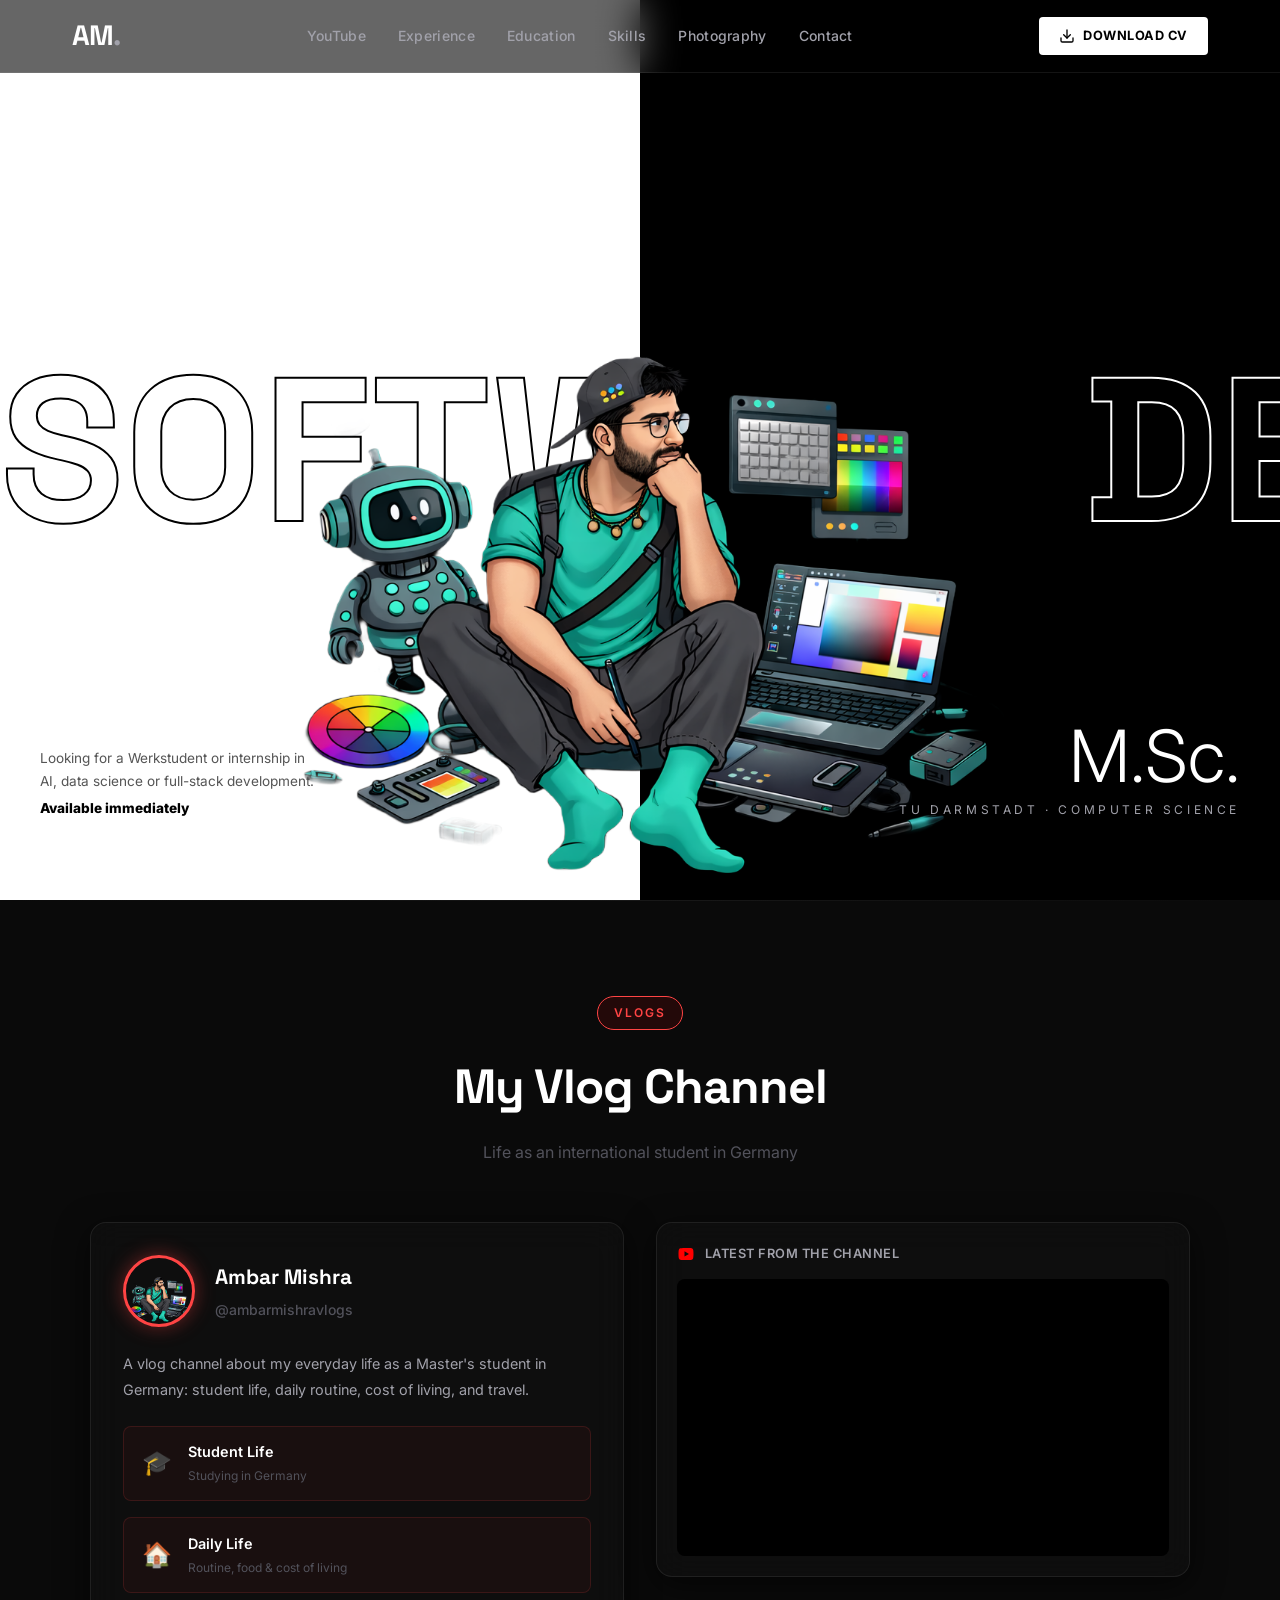
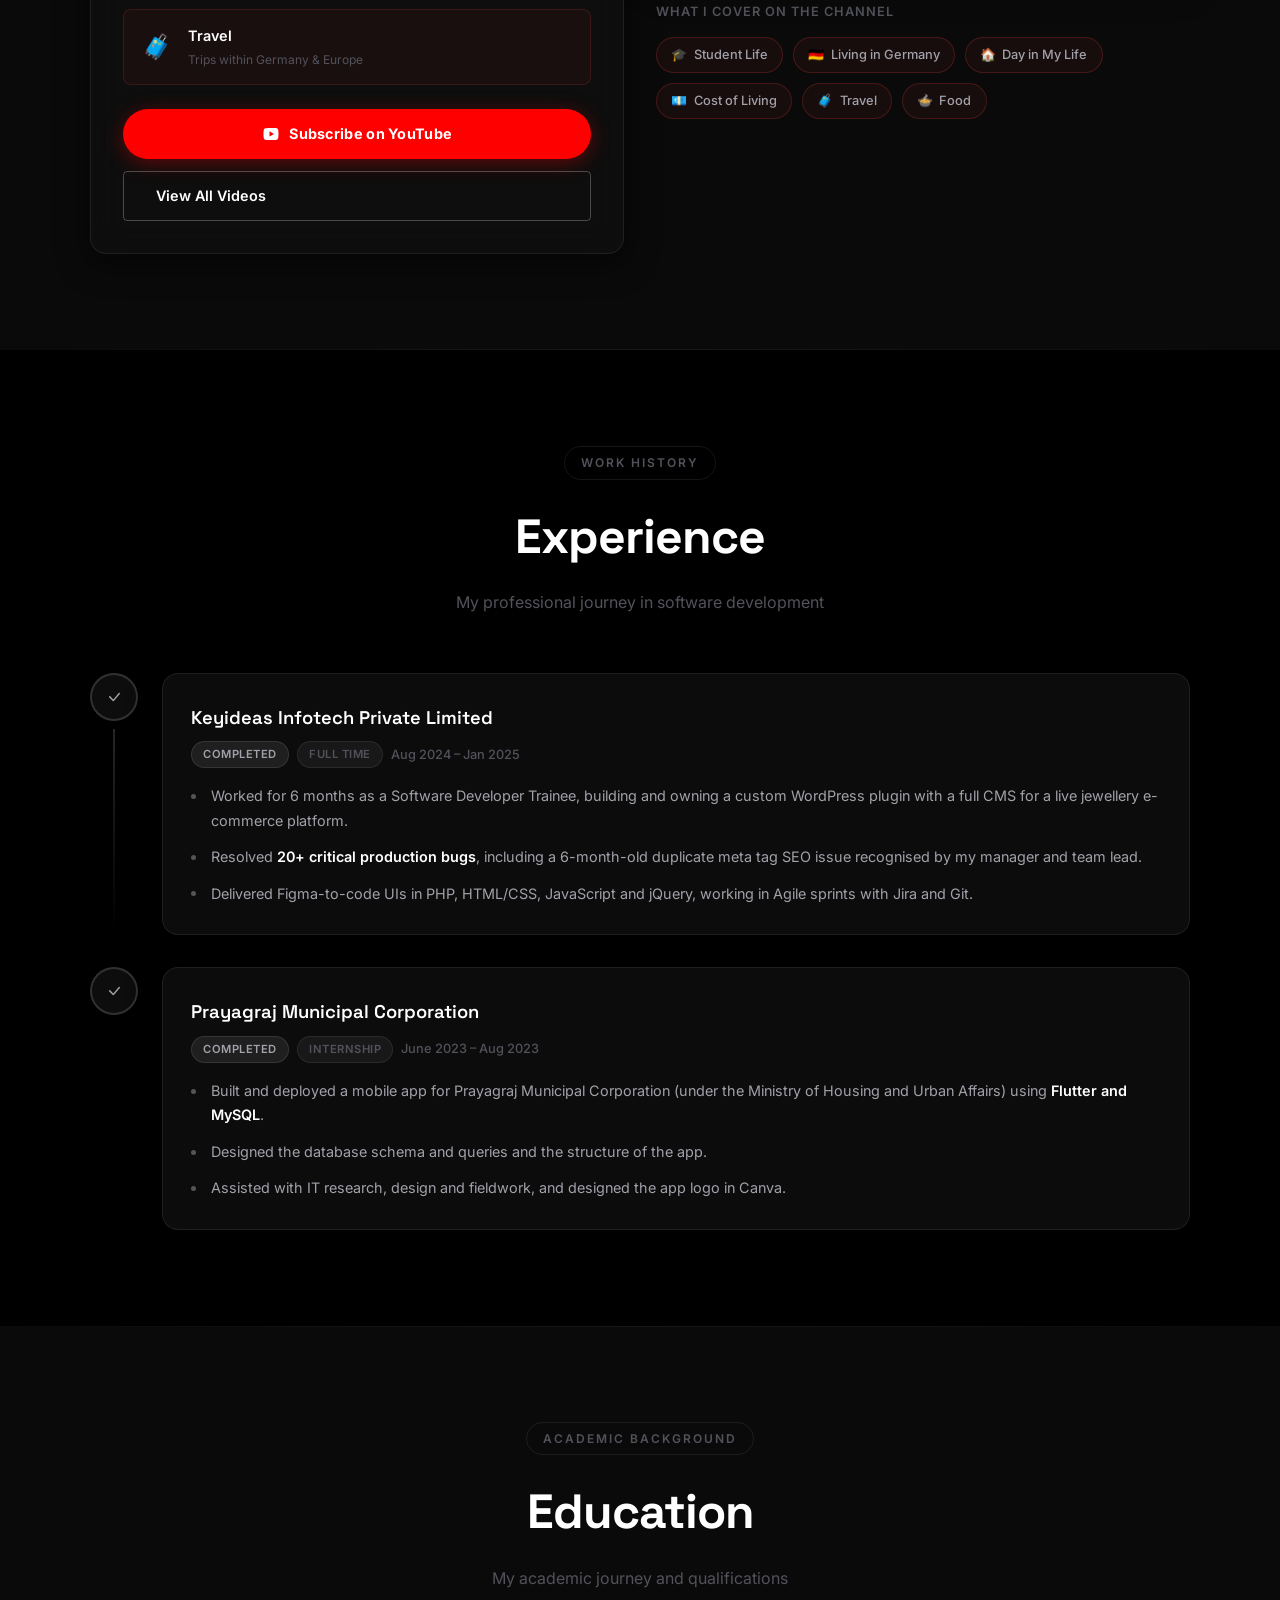
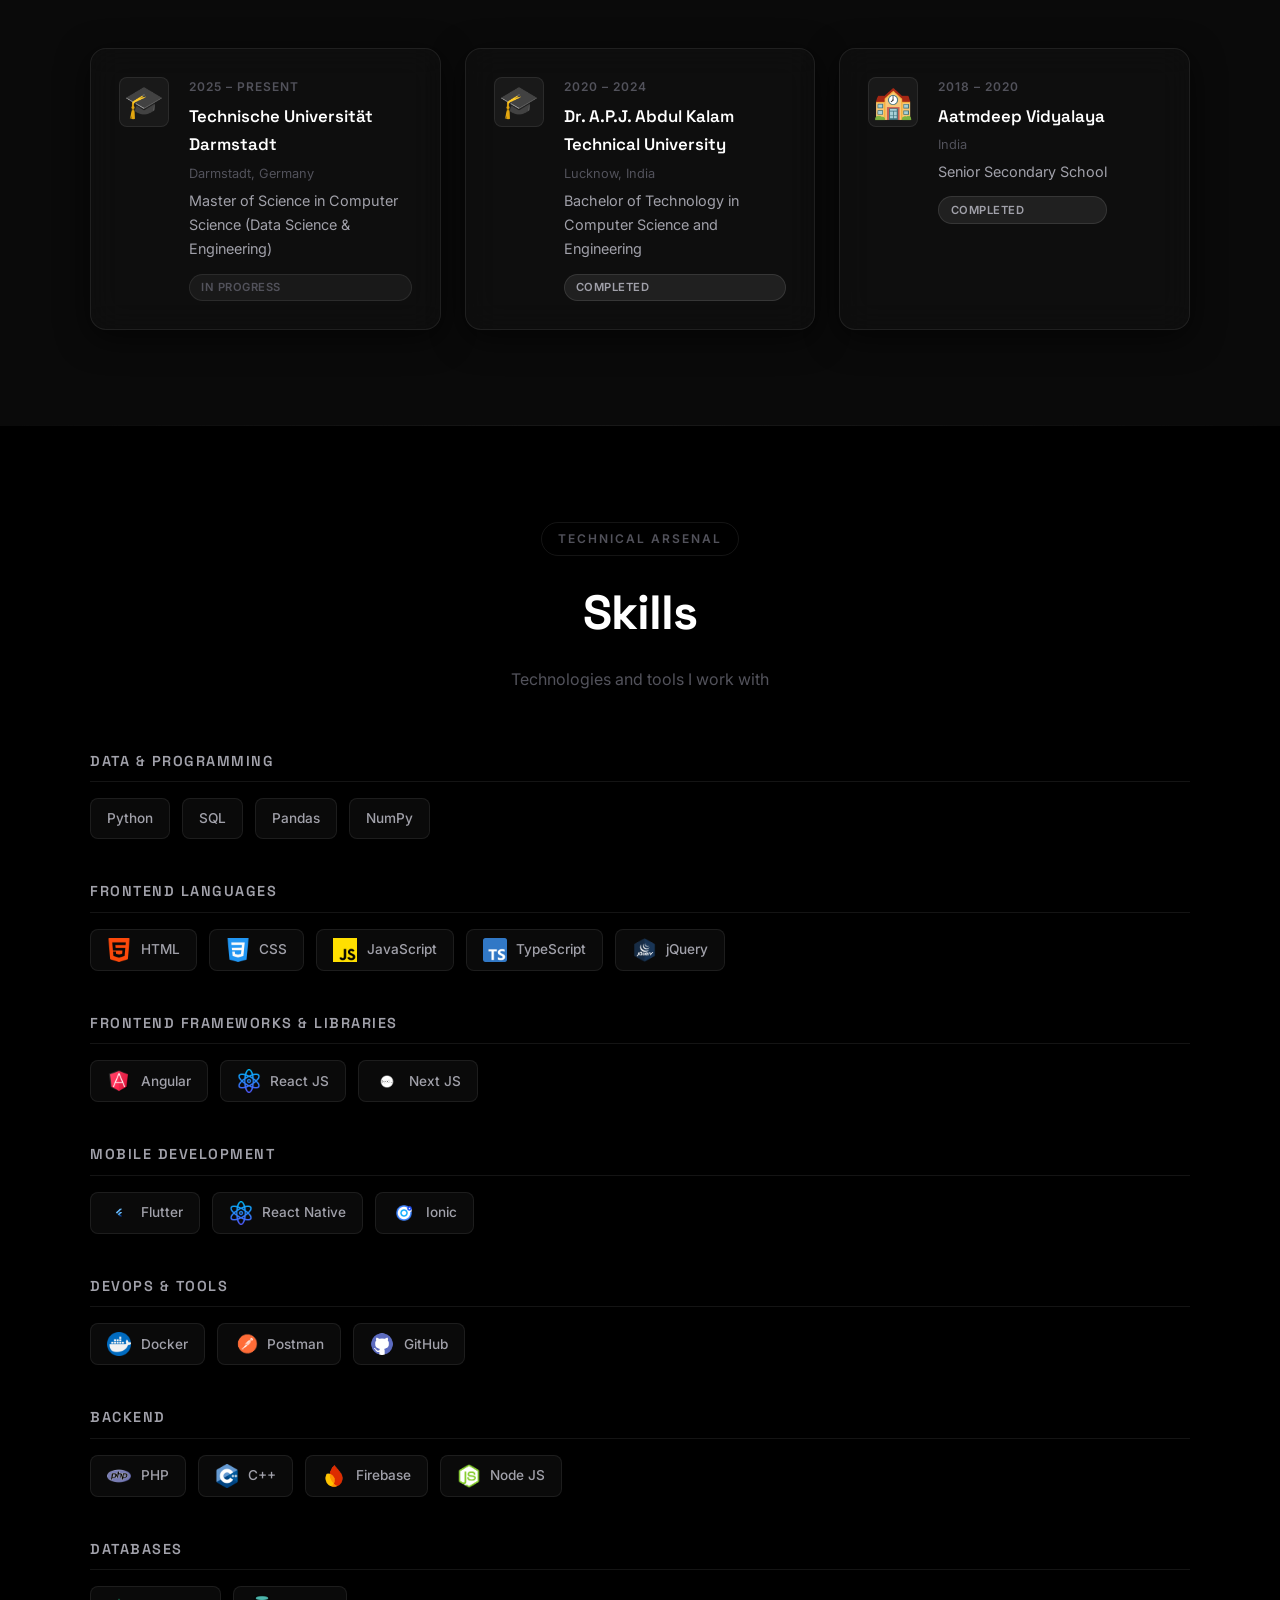
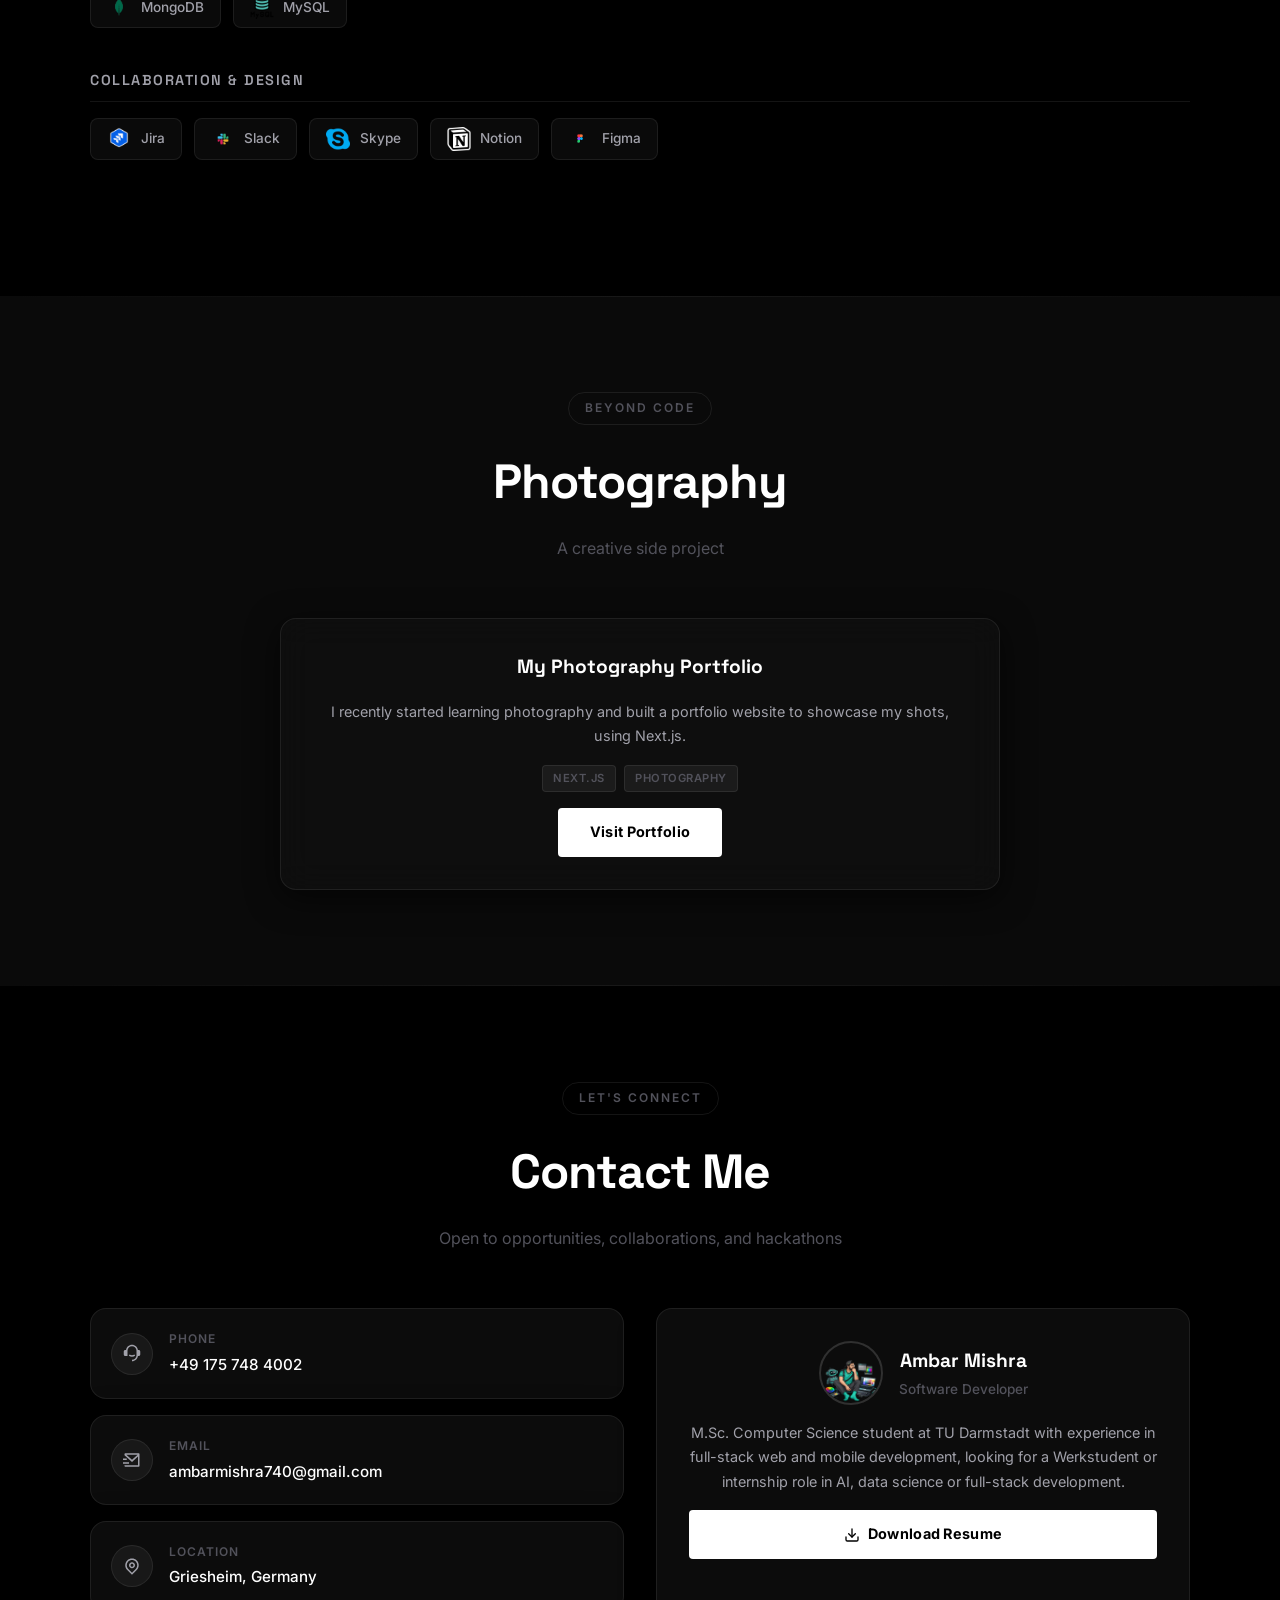
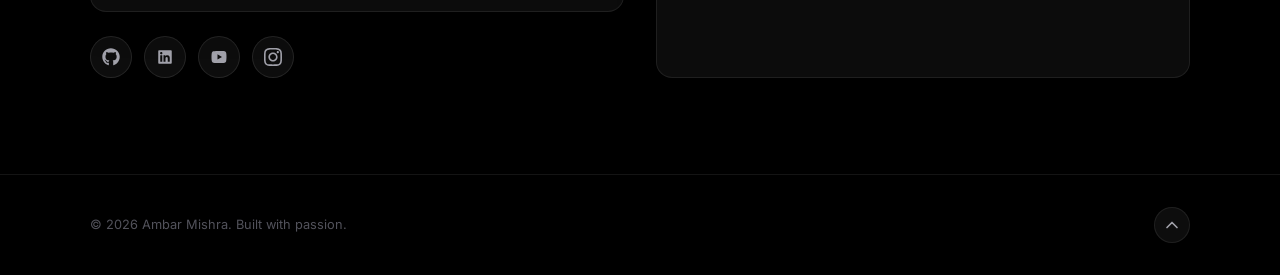
==== commit 009f974b: "updated the youtube section and added photography portfolio section" ====
--- a/index.html
+++ b/index.html
@@ -5,12 +5,12 @@
   <meta charset="UTF-8" />
   <meta http-equiv="X-UA-Compatible" content="IE=edge" />
   <meta name="viewport" content="width=device-width, initial-scale=1.0" />
-  <meta name="description" content="Ambar Mishra — Software Developer specializing in React Native, Angular, Flutter, and Full Stack development. View my portfolio, projects, and experience." />
+  <meta name="description" content="Ambar Mishra — M.Sc. Computer Science student at TU Darmstadt (Data Science &amp; Engineering). Open to Werkstudent and internship roles in AI, data science and full-stack development in Germany." />
   <link rel="preconnect" href="https://fonts.googleapis.com" />
   <link rel="preconnect" href="https://fonts.gstatic.com" crossorigin />
   <link href="https://fonts.googleapis.com/css2?family=Inter:wght@300;400;500;600;700&family=Space+Grotesk:wght@300;400;500;600;700&display=swap" rel="stylesheet" />
   <link rel="stylesheet" href="./styles.css" />
-  <title>Ambar Mishra — Software Developer</title>
+  <title>Ambar Mishra — M.Sc. CS Student &amp; Developer</title>
 </head>
 
 <body>
@@ -24,7 +24,8 @@
         <a href="#experience" class="nav-link">Experience</a>
         <a href="#education" class="nav-link">Education</a>
         <a href="#skills" class="nav-link">Skills</a>
-        <a href="#projects" class="nav-link">Projects</a>
+        <a href="#photography" class="nav-link">Photography</a>
+        <!-- <a href="#projects" class="nav-link">Projects</a> -->
         <a href="#contact" class="nav-link">Contact</a>
       </nav>
       <div class="header-actions">
@@ -42,7 +43,8 @@
       <a href="#experience" class="mobile-nav-link">Experience</a>
       <a href="#education" class="mobile-nav-link">Education</a>
       <a href="#skills" class="mobile-nav-link">Skills</a>
-      <a href="#projects" class="mobile-nav-link">Projects</a>
+      <a href="#photography" class="mobile-nav-link">Photography</a>
+      <!-- <a href="#projects" class="mobile-nav-link">Projects</a> -->
       <a href="#contact" class="mobile-nav-link">Contact</a>
     </div>
   </header>
@@ -83,21 +85,19 @@
 
       <!-- Bottom Row -->
       <div class="hero-bottom-row">
-        <!-- Quote -->
+        <!-- Availability -->
         <div class="hero-quote-box">
-          <span class="hero-quote-mark">“</span>
           <p class="hero-quote-text">
-            Ambar's exceptional product design ensures our project's success. <br />
-            <strong>Highly Recommended</strong>
+            Looking for a Werkstudent or internship in AI, data science or full-stack development. <br />
+            <strong>Available immediately</strong>
           </p>
         </div>
 
         <!-- Stats -->
         <div class="hero-stats-box">
-          <div class="hero-stars">★★★★★</div>
           <div>
-            <div class="hero-years">+1 Years</div>
-            <div class="hero-exp-label">EXPERIENCE</div>
+            <div class="hero-years">M.Sc.</div>
+            <div class="hero-exp-label">TU DARMSTADT · COMPUTER SCIENCE</div>
           </div>
         </div>
       </div>
@@ -108,9 +108,9 @@
   <section id="youtube" class="section section-alt">
     <div class="section-inner">
       <div class="section-header reveal fade-up">
-        <span class="section-tag yt-tag">Content Creator</span>
-        <h2 class="section-title">My YouTube Channel</h2>
-        <p class="section-subtitle">Tutorials, coding tips, and real-world dev content</p>
+        <span class="section-tag yt-tag">Vlogs</span>
+        <h2 class="section-title">My Vlog Channel</h2>
+        <p class="section-subtitle">Life as an international student in Germany</p>
       </div>
 
       <div class="yt-layout">
@@ -119,50 +119,49 @@
         <div class="yt-channel-card glass-card reveal fade-left delay-1">
           <div class="yt-channel-header">
             <div class="yt-avatar-ring">
-              <img src="./assets/Profile_Photo.png" alt="CodeWithAmbar" class="yt-avatar" />
+              <img src="./assets/Profile_Photo.png" alt="Ambar Mishra Vlogs" class="yt-avatar" />
             </div>
             <div class="yt-channel-info">
-              <h3 class="yt-channel-name">CodeWithAmbar</h3>
-              <p class="yt-channel-handle">@CodeWithAmbar</p>
+              <h3 class="yt-channel-name">Ambar Mishra</h3>
+              <p class="yt-channel-handle">@ambarmishravlogs</p>
             </div>
           </div>
 
           <p class="yt-channel-desc">
-            I create coding tutorials, project walkthroughs, and dev tips to help aspiring developers
-            level up their skills. From mobile apps with React Native and Flutter to full-stack web
-            projects — there's something for every developer.
+            A vlog channel about my everyday life as a Master's student in Germany: student life,
+            daily routine, cost of living, and travel.
           </p>
 
           <div class="yt-stats">
             <div class="yt-stat-item">
-              <span class="yt-stat-icon">🎬</span>
+              <span class="yt-stat-icon">🎓</span>
               <div>
-                <p class="yt-stat-value">Videos</p>
-                <p class="yt-stat-label">Regular uploads</p>
+                <p class="yt-stat-value">Student Life</p>
+                <p class="yt-stat-label">Studying in Germany</p>
               </div>
             </div>
             <div class="yt-stat-item">
-              <span class="yt-stat-icon">👨‍💻</span>
+              <span class="yt-stat-icon">🏠</span>
               <div>
-                <p class="yt-stat-value">Dev Tutorials</p>
-                <p class="yt-stat-label">React, Flutter &amp; more</p>
+                <p class="yt-stat-value">Daily Life</p>
+                <p class="yt-stat-label">Routine, food &amp; cost of living</p>
               </div>
             </div>
             <div class="yt-stat-item">
-              <span class="yt-stat-icon">🚀</span>
+              <span class="yt-stat-icon">🧳</span>
               <div>
-                <p class="yt-stat-value">Free Content</p>
-                <p class="yt-stat-label">100% free to learn</p>
+                <p class="yt-stat-value">Travel</p>
+                <p class="yt-stat-label">Trips within Germany &amp; Europe</p>
               </div>
             </div>
           </div>
 
           <div class="yt-cta-group">
-            <a href="https://www.youtube.com/@CodeWithAmbar" target="_blank" class="btn-yt-subscribe">
+            <a href="https://www.youtube.com/@ambarmishravlogs" target="_blank" class="btn-yt-subscribe">
               <svg xmlns="http://www.w3.org/2000/svg" viewBox="0 0 24 24" fill="currentColor" width="18" height="18"><path d="M12.2439 4C12.778 4.00294 14.1143 4.01586 15.5341 4.07273L16.0375 4.09468C17.467 4.16236 18.8953 4.27798 19.6037 4.4755C20.5486 4.74095 21.2913 5.5155 21.5423 6.49732C21.942 8.05641 21.992 11.0994 21.9982 11.8358L21.9991 11.9884L21.9991 11.9991C21.9991 11.9991 21.9991 12.0028 21.9991 12.0099L21.9982 12.1625C21.992 12.8989 21.942 15.9419 21.5423 17.501C21.2878 18.4864 20.5451 19.261 19.6037 19.5228C18.8953 19.7203 17.467 19.8359 16.0375 19.9036L15.5341 19.9255C14.1143 19.9824 12.778 19.9953 12.2439 19.9983L12.0095 19.9991L11.9991 19.9991C11.9991 19.9991 11.9956 19.9991 11.9887 19.9991L11.7545 19.9983C10.6241 19.9921 5.89772 19.941 4.39451 19.5228C3.4496 19.2573 2.70692 18.4828 2.45587 17.501C2.0562 15.9419 2.00624 12.8989 2 12.1625V11.8358C2.00624 11.0994 2.0562 8.05641 2.45587 6.49732C2.7104 5.51186 3.45308 4.73732 4.39451 4.4755C5.89772 4.05723 10.6241 4.00622 11.7545 4H12.2439ZM9.99911 8.49914V15.4991L15.9991 11.9991L9.99911 8.49914Z"/></svg>
               Subscribe on YouTube
             </a>
-            <a href="https://www.youtube.com/@CodeWithAmbar/videos" target="_blank" class="btn-outline">
+            <a href="https://www.youtube.com/@ambarmishravlogs/videos" target="_blank" class="btn-outline">
               View All Videos
             </a>
           </div>
@@ -179,8 +178,8 @@
             </div>
             <div class="yt-embed-container">
               <iframe
-                src="https://www.youtube.com/embed?listType=user_uploads&list=CodeWithAmbar&index=1"
-                title="CodeWithAmbar — Latest Video"
+                src="https://www.youtube.com/embed/videoseries?list=UUQu2uyAUFCtHUc36iRXvkSg"
+                title="Ambar Mishra Vlogs — Latest Video"
                 frameborder="0"
                 allow="accelerometer; autoplay; clipboard-write; encrypted-media; gyroscope; picture-in-picture; web-share"
                 allowfullscreen
@@ -194,28 +193,22 @@
             <p class="yt-topics-title">What I cover on the channel</p>
             <div class="yt-topics-grid">
               <div class="yt-topic-chip">
-                <span>⚛️</span> React Native
+                <span>🎓</span> Student Life
               </div>
               <div class="yt-topic-chip">
-                <span>🐦</span> Flutter
+                <span>🇩🇪</span> Living in Germany
               </div>
               <div class="yt-topic-chip">
-                <span>🔺</span> Angular
+                <span>🏠</span> Day in My Life
               </div>
               <div class="yt-topic-chip">
-                <span>🟢</span> Node.js
+                <span>💶</span> Cost of Living
               </div>
               <div class="yt-topic-chip">
-                <span>🔥</span> Firebase
+                <span>🧳</span> Travel
               </div>
               <div class="yt-topic-chip">
-                <span>🌐</span> Web Dev
-              </div>
-              <div class="yt-topic-chip">
-                <span>📱</span> Mobile Apps
-              </div>
-              <div class="yt-topic-chip">
-                <span>💡</span> Dev Tips
+                <span>🍲</span> Food
               </div>
             </div>
           </div>
@@ -256,35 +249,9 @@
               </div>
             </div>
             <ul class="timeline-list">
-              <li>Completed a 6-month full-time role as a Software Engineer Trainee, developing plugin extensions for CMS-based platforms.</li>
-              <li>Identified and resolved <strong>30+ critical bugs</strong> across UI and backend workflows, reducing client-reported issues by 40%.</li>
-              <li>Participated in Agile sprints, stand-ups, and code reviews, contributing to <strong>3 successful product releases</strong>.</li>
-            </ul>
-          </div>
-        </div>
-
-        <!-- Job 2 -->
-        <div class="timeline-item reveal fade-left delay-1">
-          <div class="timeline-connector">
-            <div class="timeline-node">
-              <svg viewBox="0 0 16 16" fill="currentColor" xmlns="http://www.w3.org/2000/svg"><path d="M12.736 3.97a.733.733 0 0 1 1.047 0c.286.289.29.756.01 1.05L7.88 12.01a.733.733 0 0 1-1.065.02L3.217 8.384a.757.757 0 0 1 0-1.06.733.733 0 0 1 1.047 0l3.052 3.093 5.4-6.425z"/></svg>
-            </div>
-            <div class="timeline-line"></div>
-          </div>
-          <div class="timeline-card glass-card">
-            <div class="timeline-card-header">
-              <div>
-                <h3 class="timeline-company">Shreeva Soft-Tech Innovations Pvt. Ltd.</h3>
-                <div class="timeline-meta">
-                  <span class="badge badge-done">Completed</span>
-                  <span class="badge badge-type">Full Time</span>
-                  <span class="timeline-date">Feb 2024 – Aug 2024</span>
-                </div>
-              </div>
-            </div>
-            <ul class="timeline-list">
-              <li>Worked for 6 months as a Full Stack Developer using <strong>Angular, Firebase, and Ionic</strong> to build mobile applications and websites. Developed a three-panel e-commerce system including a customer app, delivery agent app, and an admin dashboard.</li>
-              <li>Led a team of 8 individuals in delivering an attendance tracking system for an international client using Angular, Ionic, and Capacitor.</li>
+              <li>Worked for 6 months as a Software Developer Trainee, building and owning a custom WordPress plugin with a full CMS for a live jewellery e-commerce platform.</li>
+              <li>Resolved <strong>20+ critical production bugs</strong>, including a 6-month-old duplicate meta tag SEO issue recognised by my manager and team lead.</li>
+              <li>Delivered Figma-to-code UIs in PHP, HTML/CSS, JavaScript and jQuery, working in Agile sprints with Jira and Git.</li>
             </ul>
           </div>
         </div>
@@ -308,9 +275,9 @@
               </div>
             </div>
             <ul class="timeline-list">
-              <li>Architected and deployed <strong>'Padho Prayagraj'</strong>, a full-stack digital library application using <strong>Flutter and Firebase</strong>.</li>
-              <li>Delivered a cross-platform solution adopted by <strong>5+ government schools</strong> within the first month of launch.</li>
-              <li>Built responsive UI with role-based access for students, trainers, and administrators.</li>
+              <li>Built and deployed a mobile app for Prayagraj Municipal Corporation (under the Ministry of Housing and Urban Affairs) using <strong>Flutter and MySQL</strong>.</li>
+              <li>Designed the database schema and queries and the structure of the app.</li>
+              <li>Assisted with IT research, design and fieldwork, and designed the app logo in Canva.</li>
             </ul>
           </div>
         </div>
@@ -335,7 +302,7 @@
             <span class="edu-year">2025 – Present</span>
             <h3 class="edu-school">Technische Universität Darmstadt</h3>
             <p class="edu-location">Darmstadt, Germany</p>
-            <p class="edu-degree">Master of Science in Computer Science</p>
+            <p class="edu-degree">Master of Science in Computer Science (Data Science &amp; Engineering)</p>
             <span class="badge badge-type">In Progress</span>
           </div>
         </div>
@@ -362,16 +329,6 @@
           </div>
         </div>
 
-        <div class="edu-card glass-card reveal fade-up delay-3">
-          <div class="edu-icon">📚</div>
-          <div class="edu-body">
-            <span class="edu-year">2016 – 2018</span>
-            <h3 class="edu-school">Central Hindu School</h3>
-            <p class="edu-location">India</p>
-            <p class="edu-degree">Secondary School</p>
-            <span class="badge badge-done">Completed</span>
-          </div>
-        </div>
       </div>
     </div>
   </section>
@@ -385,6 +342,17 @@
         <p class="section-subtitle">Technologies and tools I work with</p>
       </div>
 
+      <!-- Data & AI -->
+      <div class="skills-group reveal fade-up delay-1">
+        <h3 class="skills-group-title">Data &amp; Programming</h3>
+        <div class="skills-grid">
+          <div class="skill-badge"><span>Python</span></div>
+          <div class="skill-badge"><span>SQL</span></div>
+          <div class="skill-badge"><span>Pandas</span></div>
+          <div class="skill-badge"><span>NumPy</span></div>
+        </div>
+      </div>
+
       <!-- Frontend Languages -->
       <div class="skills-group reveal fade-up delay-1">
         <h3 class="skills-group-title">Frontend Languages</h3>
@@ -537,7 +505,32 @@
     </div>
   </section>
 
-  <!-- ===== PROJECTS ===== -->
+  <!-- ===== PHOTOGRAPHY ===== -->
+  <section id="photography" class="section section-alt">
+    <div class="section-inner">
+      <div class="section-header reveal fade-up">
+        <span class="section-tag">Beyond Code</span>
+        <h2 class="section-title">Photography</h2>
+        <p class="section-subtitle">A creative side project</p>
+      </div>
+
+      <div class="contact-card glass-card reveal fade-up delay-1" style="max-width: 720px; margin: 0 auto;">
+        <h3 class="contact-name">My Photography Portfolio</h3>
+        <p class="contact-bio">
+          I recently started learning photography and built a portfolio website to showcase my shots,
+          using Next.js.
+        </p>
+        <div class="project-tags">
+          <span class="project-tag">Next.js</span>
+          <span class="project-tag">Photography</span>
+        </div>
+        <a href="https://ambarphotography.vercel.app/" target="_blank" rel="noopener noreferrer" class="btn-primary">Visit Portfolio</a>
+      </div>
+    </div>
+  </section>
+
+  <!-- ===== PROJECTS (hidden for now: re-enable per job application) =====
+  
   <section id="projects" class="section section-alt">
     <div class="section-inner">
       <div class="section-header reveal fade-up">
@@ -545,10 +538,7 @@
         <h2 class="section-title">Projects</h2>
         <p class="section-subtitle">Things I've built with passion</p>
       </div>
-
       <div class="projects-grid">
-
-        <!-- Pace Scholar -->
         <div class="project-card glass-card reveal fade-up delay-1">
           <div class="project-image">
             <img src="./assets/projects/pace_scholar.png" alt="Pace Scholar" />
@@ -565,8 +555,6 @@
             </div>
           </div>
         </div>
-
-        <!-- Aqua Learner -->
         <div class="project-card glass-card reveal fade-up delay-2">
           <div class="project-image">
             <img src="./assets/projects/aqua_learner.png" alt="Aqua Learner" />
@@ -583,8 +571,6 @@
             </div>
           </div>
         </div>
-
-        <!-- TriNetra -->
         <div class="project-card glass-card reveal fade-up delay-3">
           <div class="project-image">
             <img src="./assets/trinetra.jpg" alt="TriNetra" />
@@ -601,8 +587,6 @@
             </div>
           </div>
         </div>
-
-        <!-- Sone Ka Tinka -->
         <div class="project-card glass-card reveal fade-up delay-1">
           <div class="project-image">
             <img src="./assets/sonekatinka.jpg" alt="Sone Ka Tinka" />
@@ -619,8 +603,6 @@
             </div>
           </div>
         </div>
-
-        <!-- Pikachu -->
         <div class="project-card glass-card reveal fade-up delay-2">
           <div class="project-image">
             <img src="./assets/pikachu.jpg" alt="Pikachu" />
@@ -637,12 +619,10 @@
             </div>
           </div>
         </div>
-
       </div>
     </div>
   </section>
-
-
+  ===== END PROJECTS ===== -->
 
   <!-- ===== CONTACT ===== -->
   <section id="contact" class="section">
@@ -661,7 +641,7 @@
             </div>
             <div>
               <p class="contact-label">Phone</p>
-              <p class="contact-value">+91 7007720839</p>
+              <p class="contact-value">+49 175 748 4002</p>
             </div>
           </div>
 
@@ -681,7 +661,7 @@
             </div>
             <div>
               <p class="contact-label">Location</p>
-              <p class="contact-value">Gorakhpur, India</p>
+              <p class="contact-value">Griesheim, Germany</p>
             </div>
           </div>
 
@@ -689,10 +669,10 @@
             <a href="https://github.com/ambarmishraa" target="_blank" class="social-icon" aria-label="GitHub">
               <svg viewBox="0 0 496 512" xmlns="http://www.w3.org/2000/svg"><path d="M165.9 397.4c0 2-2.3 3.6-5.2 3.6-3.3.3-5.6-1.3-5.6-3.6 0-2 2.3-3.6 5.2-3.6 3-.3 5.6 1.3 5.6 3.6zm-31.1-4.5c-.7 2 1.3 4.3 4.3 4.9 2.6 1 5.6 0 6.2-2s-1.3-4.3-4.3-5.2c-2.6-.7-5.5.3-6.2 2.3zm44.2-1.7c-2.9.7-4.9 2.6-4.6 4.9.3 2 2.9 3.3 5.9 2.6 2.9-.7 4.9-2.6 4.6-4.6-.3-1.9-3-3.2-5.9-2.9zM244.8 8C106.1 8 0 113.3 0 252c0 110.9 69.8 205.8 169.5 239.2 12.8 2.3 17.3-5.6 17.3-12.1 0-6.2-.3-40.4-.3-61.4 0 0-70 15-84.7-29.8 0 0-11.4-29.1-27.8-36.6 0 0-22.9-15.7 1.6-15.4 0 0 24.9 2 38.6 25.8 21.9 38.6 58.6 27.5 72.9 20.9 2.3-16 8.8-27.1 16-33.7-55.9-6.2-112.3-14.3-112.3-110.5 0-27.5 7.6-41.3 23.6-58.9-2.6-6.5-11.1-33.3 2.6-67.9 20.9-6.5 69 27 69 27 20-5.6 41.5-8.5 62.8-8.5s42.8 2.9 62.8 8.5c0 0 48.1-33.6 69-27 13.7 34.7 5.2 61.4 2.6 67.9 16 17.7 25.8 31.5 25.8 58.9 0 96.5-58.9 104.2-114.8 110.5 9.2 7.9 17 22.9 17 46.4 0 33.7-.3 75.4-.3 83.6 0 6.5 4.6 14.4 17.3 12.1C428.2 457.8 496 362.9 496 252 496 113.3 383.5 8 244.8 8z"/></svg>
             </a>
-            <a href="https://www.linkedin.com/in/er-ambar-mishra-5940922b4/" target="_blank" class="social-icon" aria-label="LinkedIn">
+            <a href="https://www.linkedin.com/in/ambar-mishra" target="_blank" class="social-icon" aria-label="LinkedIn">
               <svg xmlns="http://www.w3.org/2000/svg" viewBox="0 0 24 24" fill="currentColor"><path d="M18.3362 18.339H15.6707V14.1622C15.6707 13.1662 15.6505 11.8845 14.2817 11.8845C12.892 11.8845 12.6797 12.9683 12.6797 14.0887V18.339H10.0142V9.75H12.5747V10.9207H12.6092C12.967 10.2457 13.837 9.53325 15.1367 9.53325C17.8375 9.53325 18.337 11.3108 18.337 13.6245V18.339H18.3362ZM7.00373 8.57475C6.14573 8.57475 5.45648 7.88025 5.45648 7.026C5.45648 6.1725 6.14648 5.47875 7.00373 5.47875C7.85873 5.47875 8.55173 6.1725 8.55173 7.026C8.55173 7.88025 7.85798 8.57475 7.00373 8.57475ZM8.34023 18.339H5.66723V9.75H8.34023V18.339ZM19.6697 3H4.32923C3.59498 3 3.00098 3.5805 3.00098 4.29675V19.7033C3.00098 20.4202 3.59498 21 4.32923 21H19.6675C20.401 21 21.001 20.4202 21.001 19.7033V4.29675C21.001 3.5805 20.401 3 19.6675 3H19.6697Z"/></svg>
             </a>
-            <a href="https://www.youtube.com/@DebugWithToxic" target="_blank" class="social-icon" aria-label="YouTube">
+            <a href="https://www.youtube.com/@ambarmishravlogs" target="_blank" class="social-icon" aria-label="YouTube">
               <svg xmlns="http://www.w3.org/2000/svg" viewBox="0 0 24 24" fill="currentColor"><path d="M12.2439 4C12.778 4.00294 14.1143 4.01586 15.5341 4.07273L16.0375 4.09468C17.467 4.16236 18.8953 4.27798 19.6037 4.4755C20.5486 4.74095 21.2913 5.5155 21.5423 6.49732C21.942 8.05641 21.992 11.0994 21.9982 11.8358L21.9991 11.9884L21.9991 11.9991C21.9991 11.9991 21.9991 12.0028 21.9991 12.0099L21.9982 12.1625C21.992 12.8989 21.942 15.9419 21.5423 17.501C21.2878 18.4864 20.5451 19.261 19.6037 19.5228C18.8953 19.7203 17.467 19.8359 16.0375 19.9036L15.5341 19.9255C14.1143 19.9824 12.778 19.9953 12.2439 19.9983L12.0095 19.9991L11.9991 19.9991C11.9991 19.9991 11.9956 19.9991 11.9887 19.9991L11.7545 19.9983C10.6241 19.9921 5.89772 19.941 4.39451 19.5228C3.4496 19.2573 2.70692 18.4828 2.45587 17.501C2.0562 15.9419 2.00624 12.8989 2 12.1625V11.8358C2.00624 11.0994 2.0562 8.05641 2.45587 6.49732C2.7104 5.51186 3.45308 4.73732 4.39451 4.4755C5.89772 4.05723 10.6241 4.00622 11.7545 4H12.2439ZM9.99911 8.49914V15.4991L15.9991 11.9991L9.99911 8.49914Z"/></svg>
             </a>
             <a href="https://www.instagram.com/ambar_mishra__/" target="_blank" class="social-icon" aria-label="Instagram">
@@ -712,8 +692,8 @@
             </div>
           </div>
           <p class="contact-bio">
-            Software Developer with a strong passion for promoting education through social media,
-            and a keen interest in hackathons and collaborating with diverse teams.
+            M.Sc. Computer Science student at TU Darmstadt with experience in full-stack web and mobile
+            development, looking for a Werkstudent or internship role in AI, data science or full-stack development.
           </p>
           <a href="https://drive.google.com/file/d/13btn58yWUS6-7P_vyAo1Rf0s41g9SRVr/view?usp=sharing" target="_blank" class="btn-primary btn-full">
             <svg xmlns="http://www.w3.org/2000/svg" width="16" height="16" viewBox="0 0 24 24" fill="none" stroke="currentColor" stroke-width="2" stroke-linecap="round" stroke-linejoin="round"><path d="M21 15v4a2 2 0 0 1-2 2H5a2 2 0 0 1-2-2v-4"/><polyline points="7 10 12 15 17 10"/><line x1="12" y1="15" x2="12" y2="3"/></svg>
@@ -727,7 +707,7 @@
   <!-- ===== FOOTER ===== -->
   <footer class="footer">
     <div class="footer-inner">
-      <p class="footer-copy">© 2025 Ambar Mishra. Built with passion.</p>
+      <p class="footer-copy">© 2026 Ambar Mishra. Built with passion.</p>
       <a href="#hero" class="footer-top" aria-label="Back to top">
         <svg xmlns="http://www.w3.org/2000/svg" width="20" height="20" viewBox="0 0 24 24" fill="none" stroke="currentColor" stroke-width="2" stroke-linecap="round" stroke-linejoin="round"><polyline points="18 15 12 9 6 15"/></svg>
       </a>
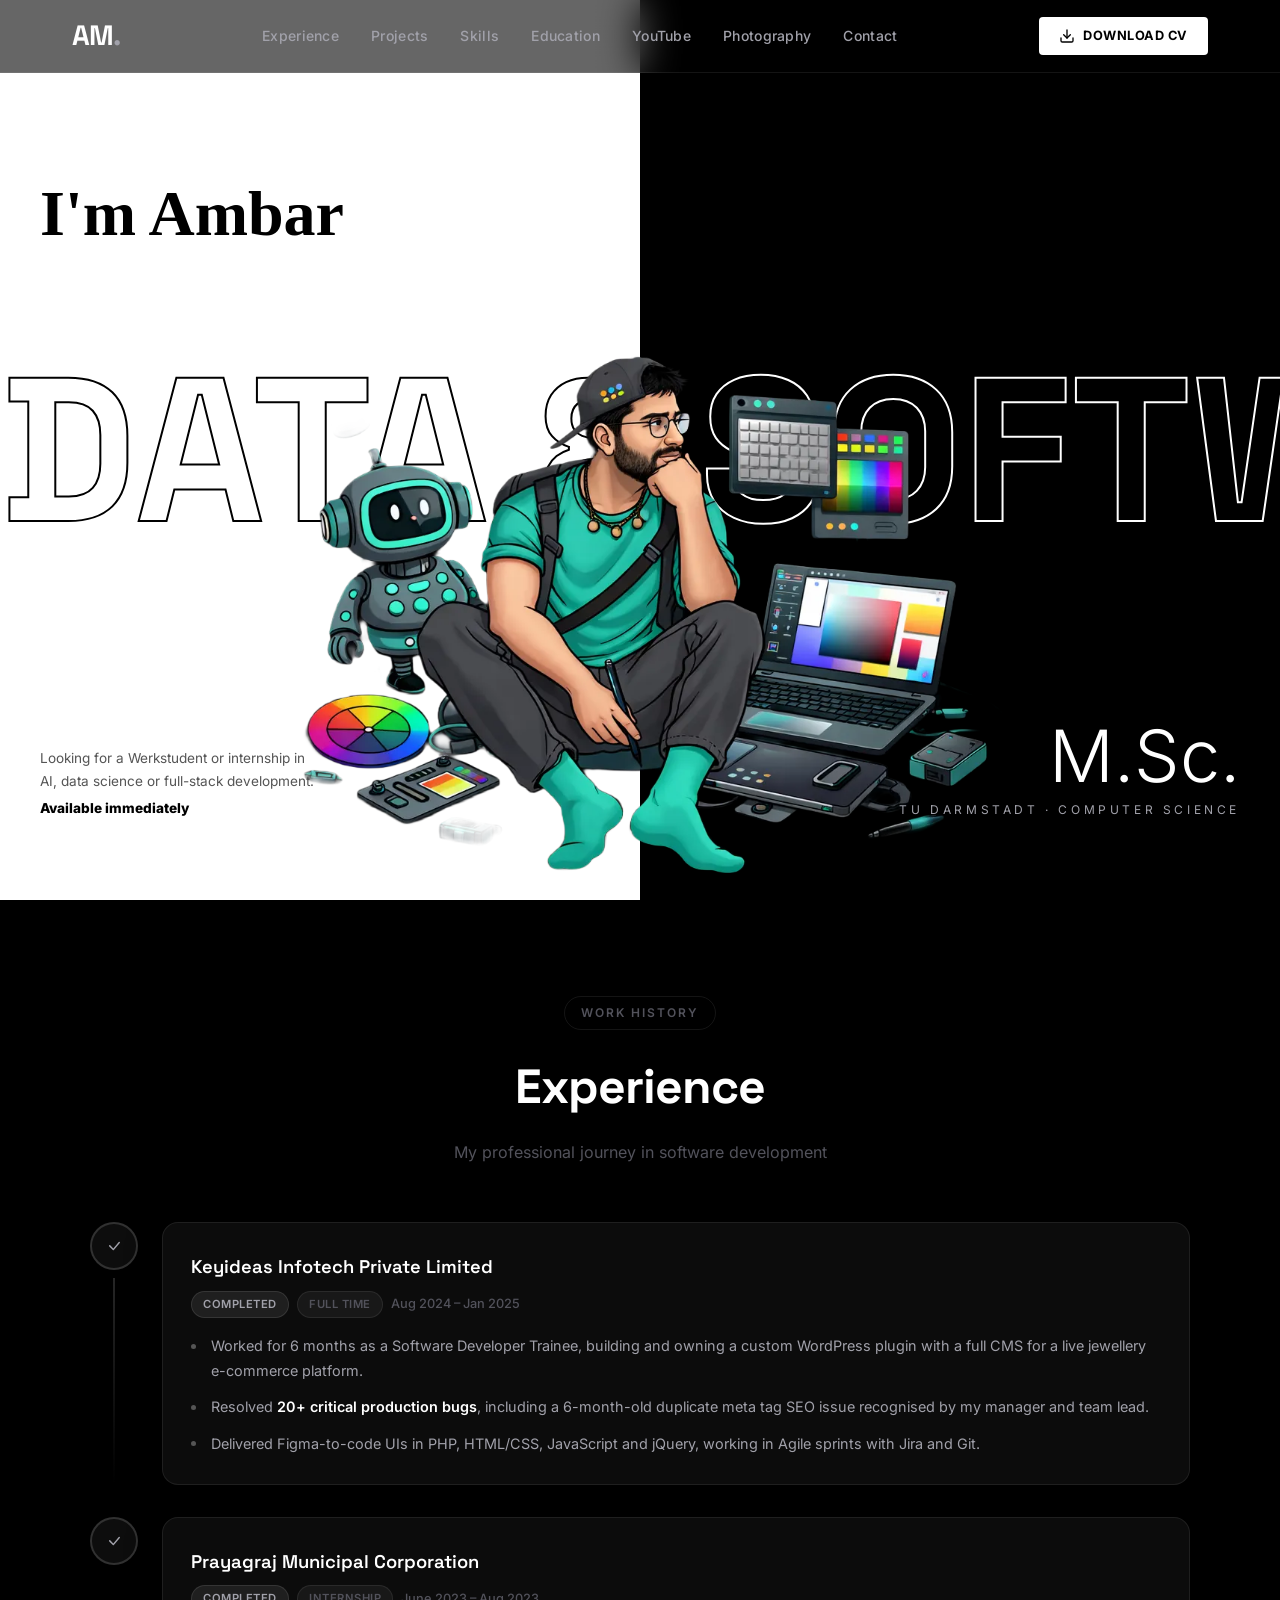
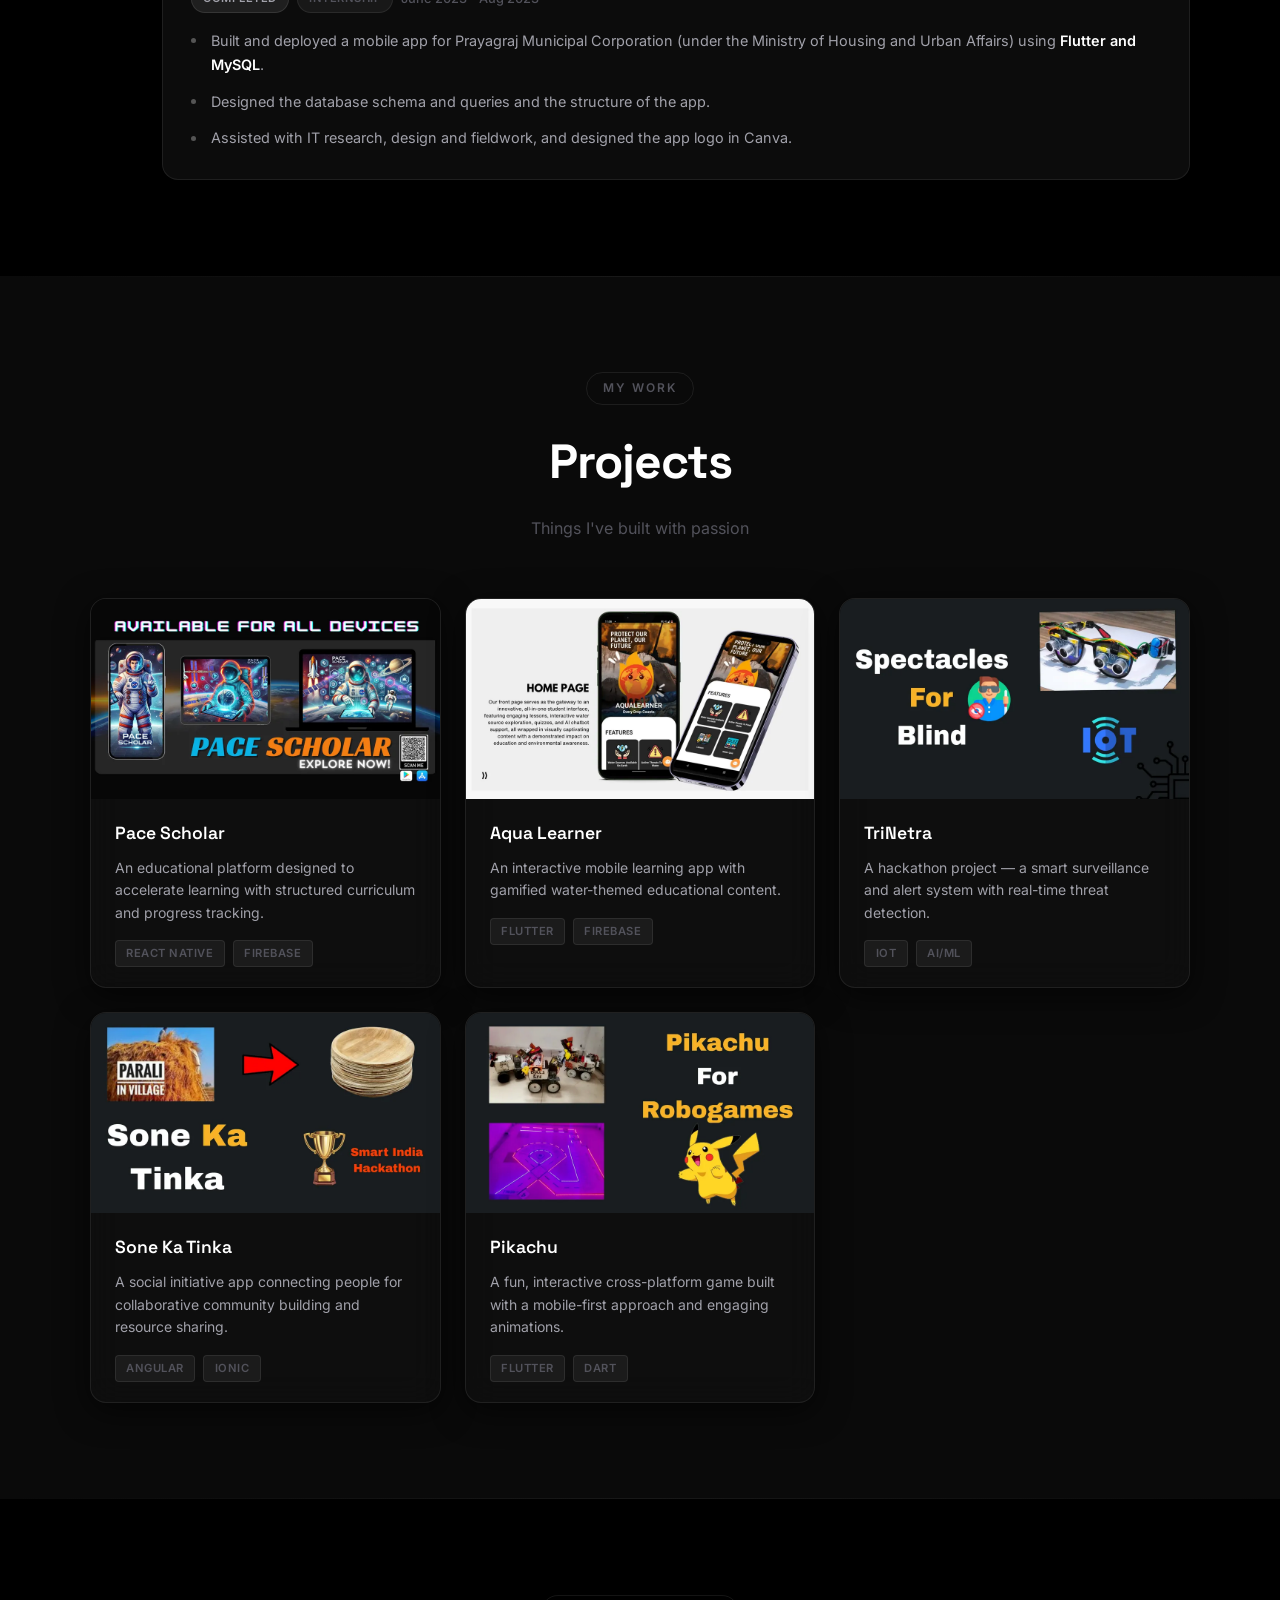
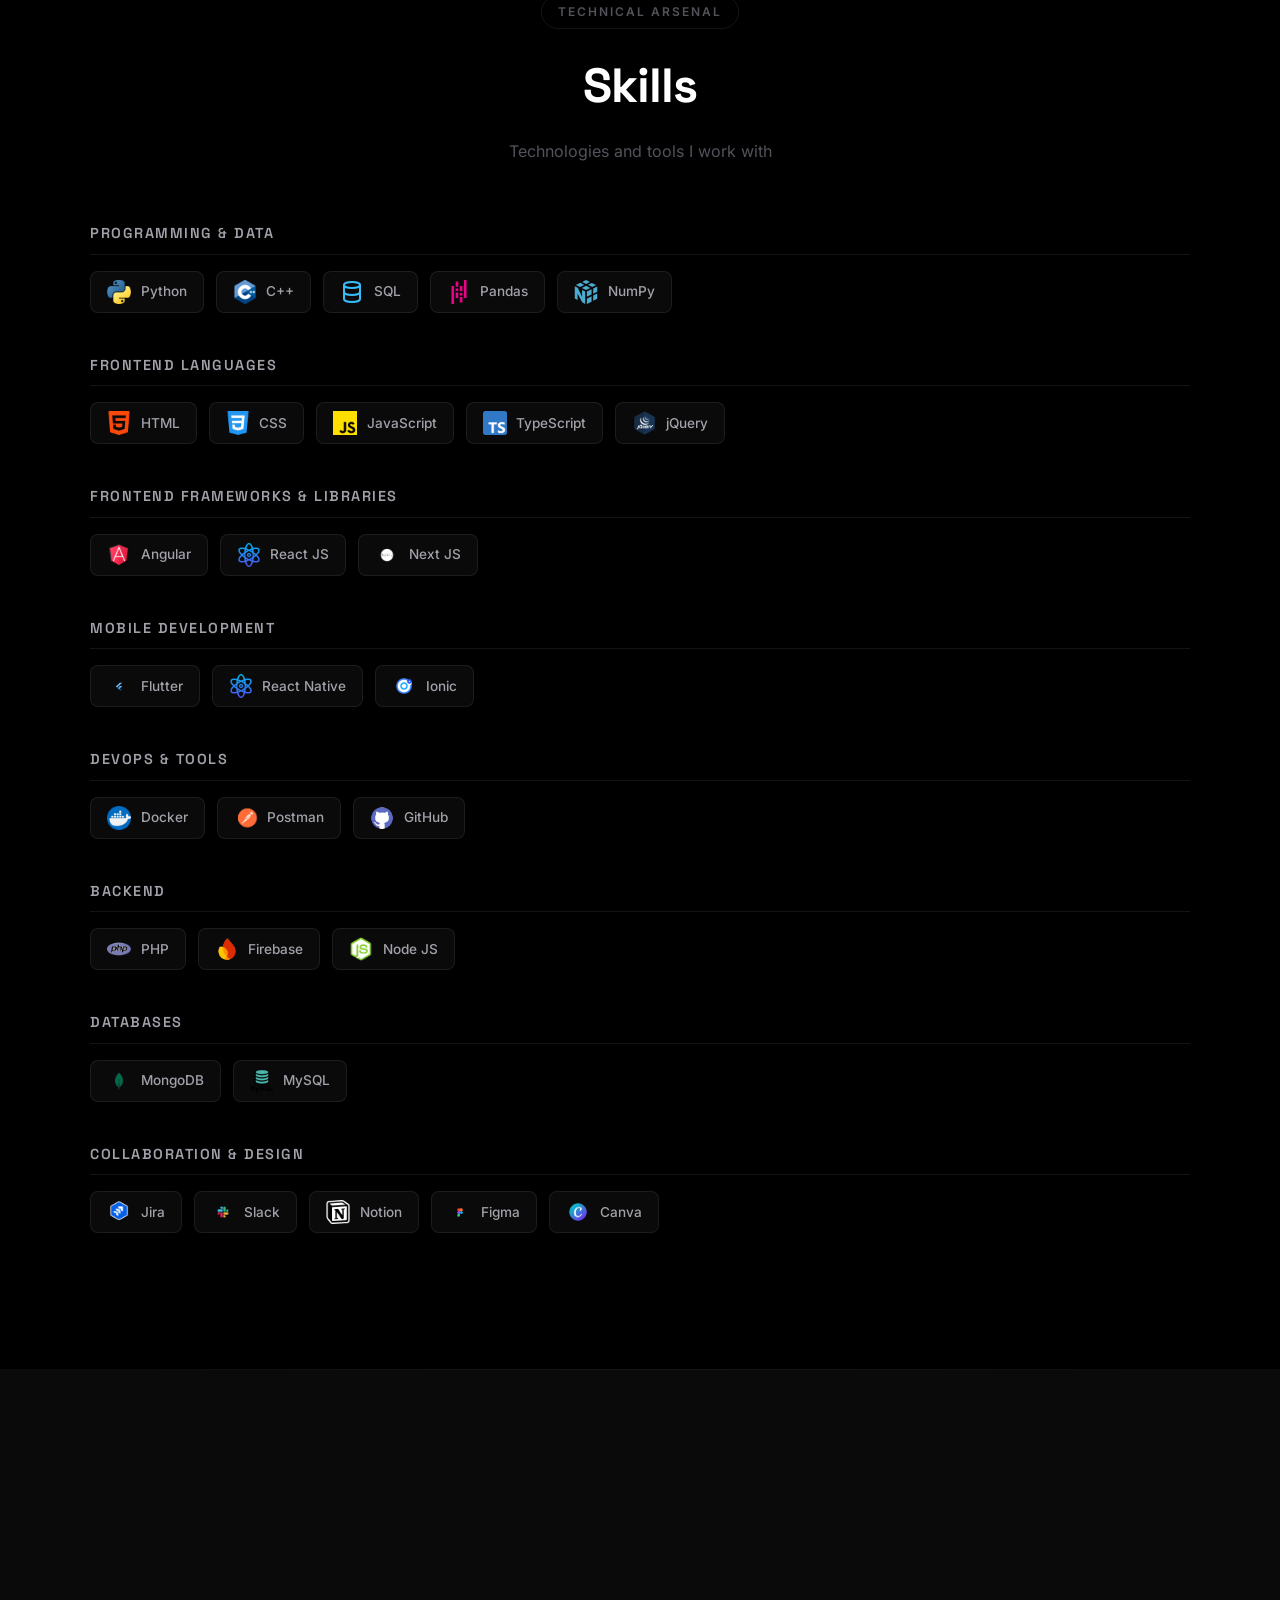
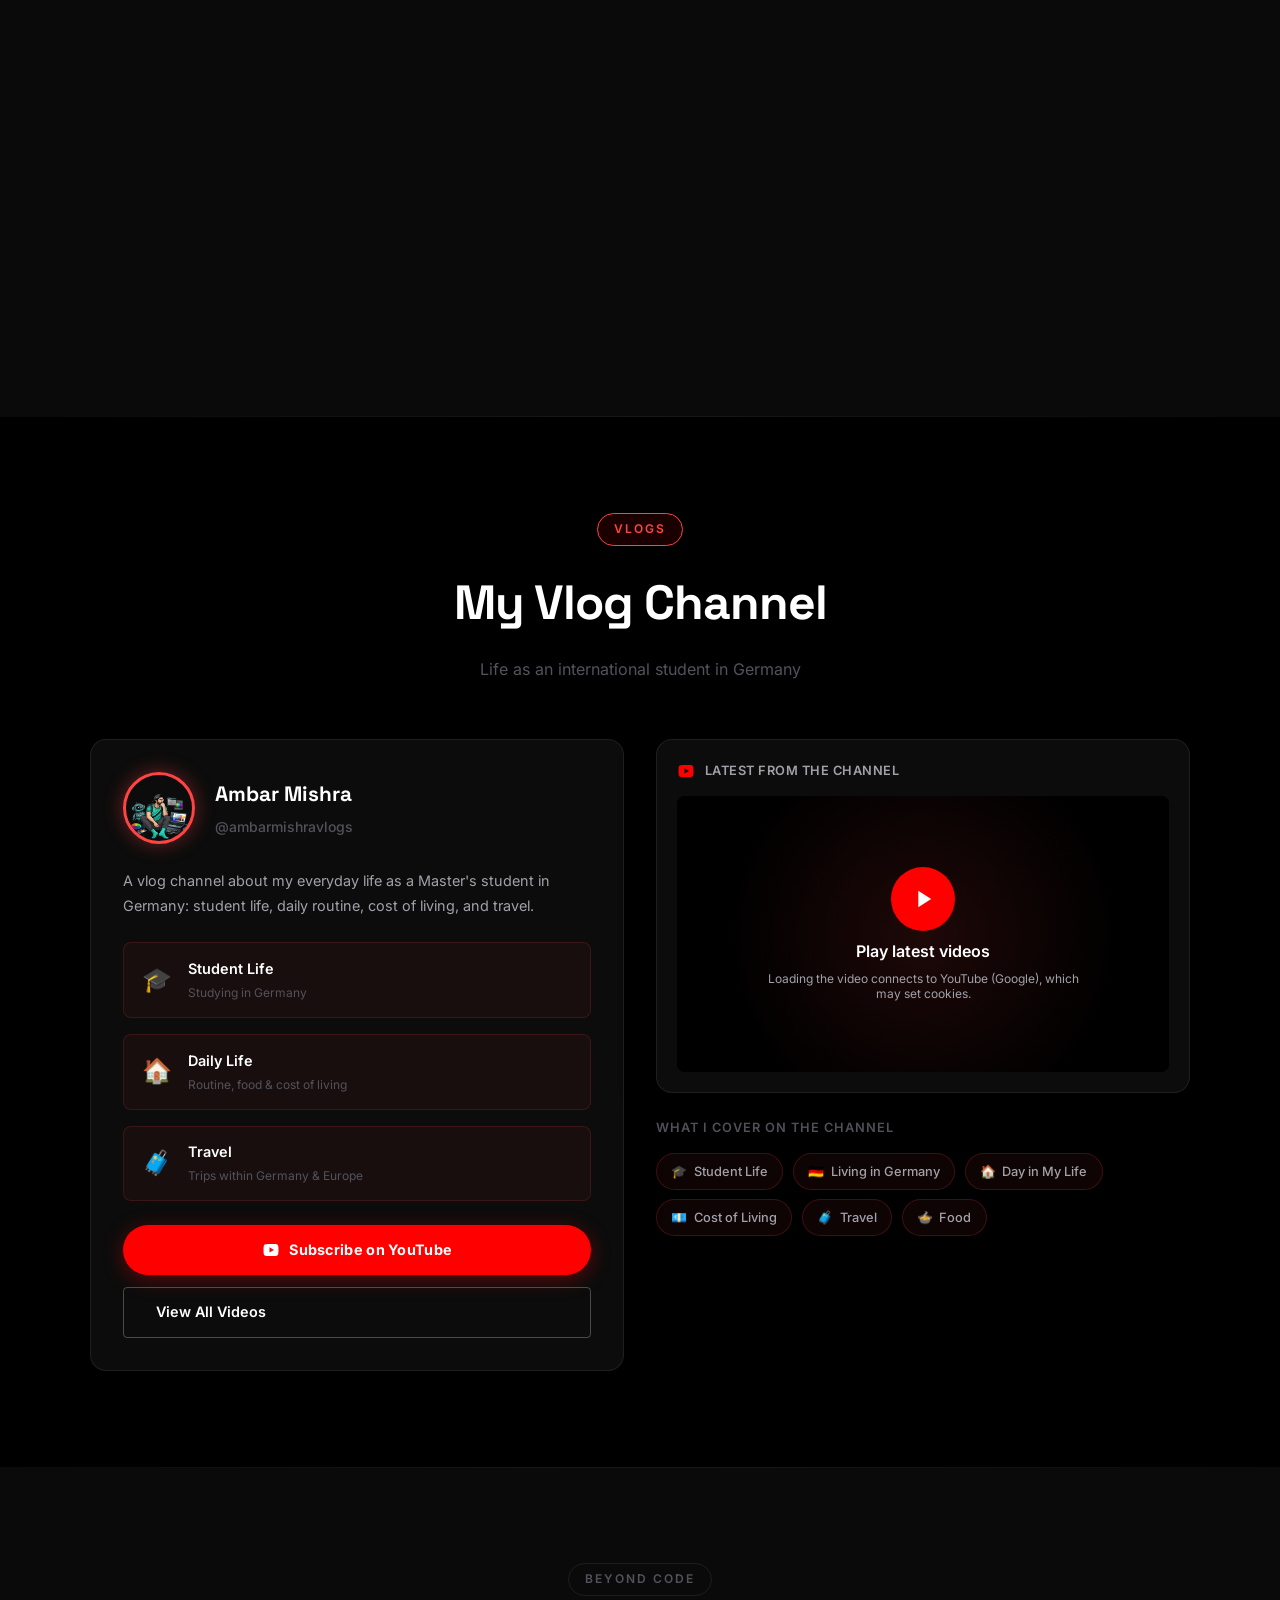
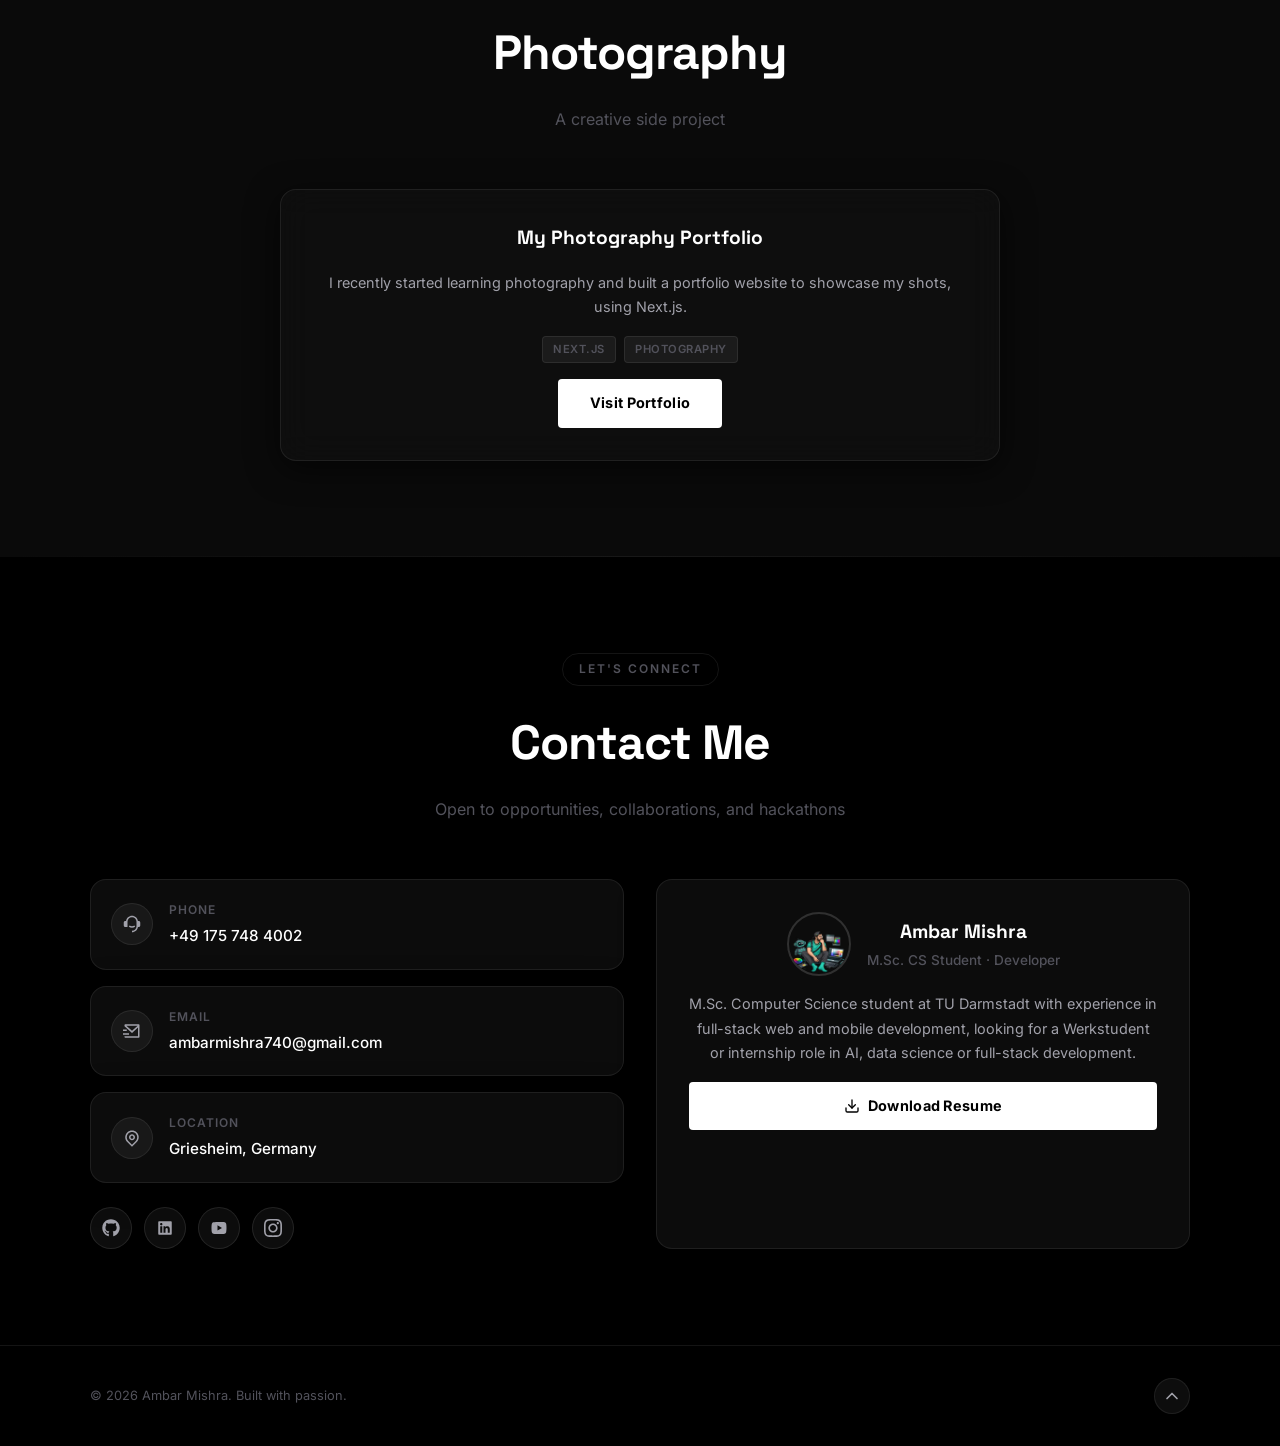
==== commit 611fae1c: "Refresh portfolio: restructure, GDPR fixes, performance and accessibility - Reorder sections (Experi" ====
--- a/index.html
+++ b/index.html
@@ -6,9 +6,24 @@
   <meta http-equiv="X-UA-Compatible" content="IE=edge" />
   <meta name="viewport" content="width=device-width, initial-scale=1.0" />
   <meta name="description" content="Ambar Mishra — M.Sc. Computer Science student at TU Darmstadt (Data Science &amp; Engineering). Open to Werkstudent and internship roles in AI, data science and full-stack development in Germany." />
-  <link rel="preconnect" href="https://fonts.googleapis.com" />
-  <link rel="preconnect" href="https://fonts.gstatic.com" crossorigin />
-  <link href="https://fonts.googleapis.com/css2?family=Inter:wght@300;400;500;600;700&family=Space+Grotesk:wght@300;400;500;600;700&display=swap" rel="stylesheet" />
+  <meta name="theme-color" content="#000000" />
+  <link rel="canonical" href="https://ambarmishra.vercel.app/" />
+  <link rel="icon" href="./assets/img/favicon.svg" type="image/svg+xml" />
+  <link rel="icon" href="./assets/img/favicon-32.png" sizes="32x32" type="image/png" />
+  <link rel="apple-touch-icon" href="./assets/img/apple-touch-icon.png" />
+
+  <!-- Link previews (LinkedIn, WhatsApp, X, etc.) -->
+  <meta property="og:type" content="website" />
+  <meta property="og:url" content="https://ambarmishra.vercel.app/" />
+  <meta property="og:title" content="Ambar Mishra — M.Sc. CS Student &amp; Developer" />
+  <meta property="og:description" content="M.Sc. Computer Science student at TU Darmstadt. Open to Werkstudent and internship roles in AI, data science and full-stack development." />
+  <meta property="og:image" content="https://ambarmishra.vercel.app/assets/img/og-image.jpg" />
+  <meta property="og:image:width" content="1200" />
+  <meta property="og:image:height" content="630" />
+  <meta name="twitter:card" content="summary_large_image" />
+
+  <link rel="preload" href="./assets/fonts/inter.woff2" as="font" type="font/woff2" crossorigin />
+  <link rel="preload" href="./assets/fonts/space-grotesk.woff2" as="font" type="font/woff2" crossorigin />
   <link rel="stylesheet" href="./styles.css" />
   <title>Ambar Mishra — M.Sc. CS Student &amp; Developer</title>
 </head>
@@ -20,31 +35,31 @@
     <div class="header-inner">
       <a href="#hero" class="logo-text">AM<span class="accent">.</span></a>
       <nav class="nav-links">
+        <a href="#experience" class="nav-link">Experience</a>
+        <a href="#projects" class="nav-link">Projects</a>
+        <a href="#skills" class="nav-link">Skills</a>
+        <a href="#education" class="nav-link">Education</a>
         <a href="#youtube" class="nav-link">YouTube</a>
-        <a href="#experience" class="nav-link">Experience</a>
-        <a href="#education" class="nav-link">Education</a>
-        <a href="#skills" class="nav-link">Skills</a>
         <a href="#photography" class="nav-link">Photography</a>
-        <!-- <a href="#projects" class="nav-link">Projects</a> -->
         <a href="#contact" class="nav-link">Contact</a>
       </nav>
       <div class="header-actions">
-        <a href="https://drive.google.com/file/d/13btn58yWUS6-7P_vyAo1Rf0s41g9SRVr/view?usp=sharing" target="_blank" class="btn-cv" id="download-cv">
+        <a href="https://drive.google.com/file/d/13btn58yWUS6-7P_vyAo1Rf0s41g9SRVr/view?usp=sharing" target="_blank" rel="noopener noreferrer" class="btn-cv" id="download-cv">
           <svg xmlns="http://www.w3.org/2000/svg" width="16" height="16" viewBox="0 0 24 24" fill="none" stroke="currentColor" stroke-width="2" stroke-linecap="round" stroke-linejoin="round"><path d="M21 15v4a2 2 0 0 1-2 2H5a2 2 0 0 1-2-2v-4"/><polyline points="7 10 12 15 17 10"/><line x1="12" y1="15" x2="12" y2="3"/></svg>
           Download CV
         </a>
-        <button class="hamburger" id="hamburger" aria-label="Open menu">
+        <button class="hamburger" id="hamburger" aria-label="Open menu" aria-expanded="false" aria-controls="mobile-nav">
           <span></span><span></span><span></span>
         </button>
       </div>
     </div>
     <div class="mobile-nav" id="mobile-nav">
+      <a href="#experience" class="mobile-nav-link">Experience</a>
+      <a href="#projects" class="mobile-nav-link">Projects</a>
+      <a href="#skills" class="mobile-nav-link">Skills</a>
+      <a href="#education" class="mobile-nav-link">Education</a>
       <a href="#youtube" class="mobile-nav-link">YouTube</a>
-      <a href="#experience" class="mobile-nav-link">Experience</a>
-      <a href="#education" class="mobile-nav-link">Education</a>
-      <a href="#skills" class="mobile-nav-link">Skills</a>
       <a href="#photography" class="mobile-nav-link">Photography</a>
-      <!-- <a href="#projects" class="mobile-nav-link">Projects</a> -->
       <a href="#contact" class="mobile-nav-link">Contact</a>
     </div>
   </header>
@@ -58,29 +73,29 @@
     </div>
 
     <!-- 2. Giant Background Text Layer -->
-    <div class="hero-marquee-layer">
+    <div class="hero-marquee-layer" aria-hidden="true">
       <div class="hero-marquee-content">
-        <h1 class="hero-marquee-text">
-          <span class="outline-dark">SOFTWARE</span>
-          <span class="outline-light">DEVELOPER</span>
-        </h1>
-        <h1 class="hero-marquee-text">
-          <span class="outline-dark">SOFTWARE</span>
-          <span class="outline-light">DEVELOPER</span>
-        </h1>
+        <div class="hero-marquee-text">
+          <span class="outline-dark">DATA &amp;</span>
+          <span class="outline-light">SOFTWARE</span>
+        </div>
+        <div class="hero-marquee-text">
+          <span class="outline-dark">DATA &amp;</span>
+          <span class="outline-light">SOFTWARE</span>
+        </div>
       </div>
     </div>
 
     <!-- 3. Character Image Layer -->
     <div class="hero-image-layer reveal fade-up">
-      <img src="./assets/Profile_Photo.png" alt="Ambar Mishra" class="hero-character" />
+      <img src="./assets/img/profile.webp" alt="Ambar Mishra" class="hero-character" width="1536" height="1024" fetchpriority="high" />
     </div>
 
     <!-- 4. Content Overlay Layer -->
     <div class="hero-overlay reveal fade-up delay-2">
       <!-- Top Text -->
       <div class="hero-title-top">
-        <h2>I'm Ambar</h2>
+        <h1 class="hero-two-tone">I'm Ambar</h1>
       </div>
 
       <!-- Bottom Row -->
@@ -99,120 +114,6 @@
             <div class="hero-years">M.Sc.</div>
             <div class="hero-exp-label">TU DARMSTADT · COMPUTER SCIENCE</div>
           </div>
-        </div>
-      </div>
-    </div>
-  </section>
-
-  <!-- ===== YOUTUBE ===== -->
-  <section id="youtube" class="section section-alt">
-    <div class="section-inner">
-      <div class="section-header reveal fade-up">
-        <span class="section-tag yt-tag">Vlogs</span>
-        <h2 class="section-title">My Vlog Channel</h2>
-        <p class="section-subtitle">Life as an international student in Germany</p>
-      </div>
-
-      <div class="yt-layout">
-
-        <!-- Channel Card -->
-        <div class="yt-channel-card glass-card reveal fade-left delay-1">
-          <div class="yt-channel-header">
-            <div class="yt-avatar-ring">
-              <img src="./assets/Profile_Photo.png" alt="Ambar Mishra Vlogs" class="yt-avatar" />
-            </div>
-            <div class="yt-channel-info">
-              <h3 class="yt-channel-name">Ambar Mishra</h3>
-              <p class="yt-channel-handle">@ambarmishravlogs</p>
-            </div>
-          </div>
-
-          <p class="yt-channel-desc">
-            A vlog channel about my everyday life as a Master's student in Germany: student life,
-            daily routine, cost of living, and travel.
-          </p>
-
-          <div class="yt-stats">
-            <div class="yt-stat-item">
-              <span class="yt-stat-icon">🎓</span>
-              <div>
-                <p class="yt-stat-value">Student Life</p>
-                <p class="yt-stat-label">Studying in Germany</p>
-              </div>
-            </div>
-            <div class="yt-stat-item">
-              <span class="yt-stat-icon">🏠</span>
-              <div>
-                <p class="yt-stat-value">Daily Life</p>
-                <p class="yt-stat-label">Routine, food &amp; cost of living</p>
-              </div>
-            </div>
-            <div class="yt-stat-item">
-              <span class="yt-stat-icon">🧳</span>
-              <div>
-                <p class="yt-stat-value">Travel</p>
-                <p class="yt-stat-label">Trips within Germany &amp; Europe</p>
-              </div>
-            </div>
-          </div>
-
-          <div class="yt-cta-group">
-            <a href="https://www.youtube.com/@ambarmishravlogs" target="_blank" class="btn-yt-subscribe">
-              <svg xmlns="http://www.w3.org/2000/svg" viewBox="0 0 24 24" fill="currentColor" width="18" height="18"><path d="M12.2439 4C12.778 4.00294 14.1143 4.01586 15.5341 4.07273L16.0375 4.09468C17.467 4.16236 18.8953 4.27798 19.6037 4.4755C20.5486 4.74095 21.2913 5.5155 21.5423 6.49732C21.942 8.05641 21.992 11.0994 21.9982 11.8358L21.9991 11.9884L21.9991 11.9991C21.9991 11.9991 21.9991 12.0028 21.9991 12.0099L21.9982 12.1625C21.992 12.8989 21.942 15.9419 21.5423 17.501C21.2878 18.4864 20.5451 19.261 19.6037 19.5228C18.8953 19.7203 17.467 19.8359 16.0375 19.9036L15.5341 19.9255C14.1143 19.9824 12.778 19.9953 12.2439 19.9983L12.0095 19.9991L11.9991 19.9991C11.9991 19.9991 11.9956 19.9991 11.9887 19.9991L11.7545 19.9983C10.6241 19.9921 5.89772 19.941 4.39451 19.5228C3.4496 19.2573 2.70692 18.4828 2.45587 17.501C2.0562 15.9419 2.00624 12.8989 2 12.1625V11.8358C2.00624 11.0994 2.0562 8.05641 2.45587 6.49732C2.7104 5.51186 3.45308 4.73732 4.39451 4.4755C5.89772 4.05723 10.6241 4.00622 11.7545 4H12.2439ZM9.99911 8.49914V15.4991L15.9991 11.9991L9.99911 8.49914Z"/></svg>
-              Subscribe on YouTube
-            </a>
-            <a href="https://www.youtube.com/@ambarmishravlogs/videos" target="_blank" class="btn-outline">
-              View All Videos
-            </a>
-          </div>
-        </div>
-
-        <!-- Featured Video + Topics -->
-        <div class="yt-right reveal fade-right delay-2">
-
-          <!-- Featured Video Player -->
-          <div class="yt-video-wrapper glass-card">
-            <div class="yt-video-label">
-              <svg xmlns="http://www.w3.org/2000/svg" viewBox="0 0 24 24" fill="#ff0000" width="18" height="18"><path d="M12.2439 4C12.778 4.00294 14.1143 4.01586 15.5341 4.07273L16.0375 4.09468C17.467 4.16236 18.8953 4.27798 19.6037 4.4755C20.5486 4.74095 21.2913 5.5155 21.5423 6.49732C21.942 8.05641 21.992 11.0994 21.9982 11.8358L21.9991 11.9884L21.9991 11.9991C21.9991 11.9991 21.9991 12.0028 21.9991 12.0099L21.9982 12.1625C21.992 12.8989 21.942 15.9419 21.5423 17.501C21.2878 18.4864 20.5451 19.261 19.6037 19.5228C18.8953 19.7203 17.467 19.8359 16.0375 19.9036L15.5341 19.9255C14.1143 19.9824 12.778 19.9953 12.2439 19.9983L12.0095 19.9991L11.9991 19.9991C11.9991 19.9991 11.9956 19.9991 11.9887 19.9991L11.7545 19.9983C10.6241 19.9921 5.89772 19.941 4.39451 19.5228C3.4496 19.2573 2.70692 18.4828 2.45587 17.501C2.0562 15.9419 2.00624 12.8989 2 12.1625V11.8358C2.00624 11.0994 2.0562 8.05641 2.45587 6.49732C2.7104 5.51186 3.45308 4.73732 4.39451 4.4755C5.89772 4.05723 10.6241 4.00622 11.7545 4H12.2439ZM9.99911 8.49914V15.4991L15.9991 11.9991L9.99911 8.49914Z"/></svg>
-              <span>Latest from the Channel</span>
-            </div>
-            <div class="yt-embed-container">
-              <iframe
-                src="https://www.youtube.com/embed/videoseries?list=UUQu2uyAUFCtHUc36iRXvkSg"
-                title="Ambar Mishra Vlogs — Latest Video"
-                frameborder="0"
-                allow="accelerometer; autoplay; clipboard-write; encrypted-media; gyroscope; picture-in-picture; web-share"
-                allowfullscreen
-                loading="lazy"
-              ></iframe>
-            </div>
-          </div>
-
-          <!-- Topics covered -->  
-          <div class="yt-topics">
-            <p class="yt-topics-title">What I cover on the channel</p>
-            <div class="yt-topics-grid">
-              <div class="yt-topic-chip">
-                <span>🎓</span> Student Life
-              </div>
-              <div class="yt-topic-chip">
-                <span>🇩🇪</span> Living in Germany
-              </div>
-              <div class="yt-topic-chip">
-                <span>🏠</span> Day in My Life
-              </div>
-              <div class="yt-topic-chip">
-                <span>💶</span> Cost of Living
-              </div>
-              <div class="yt-topic-chip">
-                <span>🧳</span> Travel
-              </div>
-              <div class="yt-topic-chip">
-                <span>🍲</span> Food
-              </div>
-            </div>
-          </div>
-
         </div>
       </div>
     </div>
@@ -256,7 +157,7 @@
           </div>
         </div>
 
-        <!-- Job 3 -->
+        <!-- Job 2 -->
         <div class="timeline-item reveal fade-left delay-2">
           <div class="timeline-connector">
             <div class="timeline-node">
@@ -286,6 +187,278 @@
     </div>
   </section>
 
+  <!-- ===== PROJECTS ===== -->
+  <section id="projects" class="section section-alt">
+    <div class="section-inner">
+      <div class="section-header reveal fade-up">
+        <span class="section-tag">My Work</span>
+        <h2 class="section-title">Projects</h2>
+        <p class="section-subtitle">Things I've built with passion</p>
+      </div>
+      <div class="projects-grid">
+        <div class="project-card glass-card reveal fade-up delay-1">
+          <div class="project-image">
+            <img src="./assets/img/pace_scholar.webp" width="960" height="540" loading="lazy" alt="Pace Scholar" />
+          </div>
+          <div class="project-body">
+            <h3 class="project-title">Pace Scholar</h3>
+            <p class="project-desc">An educational platform designed to accelerate learning with structured curriculum and progress tracking.</p>
+            <div class="project-tags">
+              <span class="project-tag">React Native</span>
+              <span class="project-tag">Firebase</span>
+            </div>
+          </div>
+        </div>
+        <div class="project-card glass-card reveal fade-up delay-2">
+          <div class="project-image">
+            <img src="./assets/img/aqua_learner.webp" width="960" height="540" loading="lazy" alt="Aqua Learner" />
+          </div>
+          <div class="project-body">
+            <h3 class="project-title">Aqua Learner</h3>
+            <p class="project-desc">An interactive mobile learning app with gamified water-themed educational content.</p>
+            <div class="project-tags">
+              <span class="project-tag">Flutter</span>
+              <span class="project-tag">Firebase</span>
+            </div>
+          </div>
+        </div>
+        <div class="project-card glass-card reveal fade-up delay-3">
+          <div class="project-image">
+            <img src="./assets/img/trinetra.webp" width="960" height="540" loading="lazy" alt="TriNetra" />
+            <div class="project-overlay">
+              <a href="https://github.com/Toxic-Kratos/TRINETRA" target="_blank" rel="noopener noreferrer" class="btn-project">View on GitHub</a>
+            </div>
+          </div>
+          <div class="project-body">
+            <h3 class="project-title">TriNetra</h3>
+            <p class="project-desc">A hackathon project — a smart surveillance and alert system with real-time threat detection.</p>
+            <div class="project-tags">
+              <span class="project-tag">IoT</span>
+              <span class="project-tag">AI/ML</span>
+            </div>
+          </div>
+        </div>
+        <div class="project-card glass-card reveal fade-up delay-1">
+          <div class="project-image">
+            <img src="./assets/img/sone_ka_tinka.webp" width="960" height="540" loading="lazy" alt="Sone Ka Tinka" />
+            <div class="project-overlay">
+              <a href="https://drive.google.com/file/d/1Db8qvVEp9T8F6XlLhKKCrgaRbI0YHFYb/view?usp=drivesdk" target="_blank" rel="noopener noreferrer" class="btn-project">Watch Demo</a>
+            </div>
+          </div>
+          <div class="project-body">
+            <h3 class="project-title">Sone Ka Tinka</h3>
+            <p class="project-desc">A social initiative app connecting people for collaborative community building and resource sharing.</p>
+            <div class="project-tags">
+              <span class="project-tag">Angular</span>
+              <span class="project-tag">Ionic</span>
+            </div>
+          </div>
+        </div>
+        <div class="project-card glass-card reveal fade-up delay-2">
+          <div class="project-image">
+            <img src="./assets/img/pikachu.webp" width="960" height="540" loading="lazy" alt="Pikachu" />
+            <div class="project-overlay">
+              <a href="https://drive.google.com/file/d/1Ba7aFOKGE-y9jsJ088x8UH1CDcazQA1q/view?usp=drivesdk" target="_blank" rel="noopener noreferrer" class="btn-project">Watch Demo</a>
+            </div>
+          </div>
+          <div class="project-body">
+            <h3 class="project-title">Pikachu</h3>
+            <p class="project-desc">A fun, interactive cross-platform game built with a mobile-first approach and engaging animations.</p>
+            <div class="project-tags">
+              <span class="project-tag">Flutter</span>
+              <span class="project-tag">Dart</span>
+            </div>
+          </div>
+        </div>
+      </div>
+    </div>
+  </section>
+  <!-- ===== END PROJECTS ===== -->
+
+  <!-- ===== SKILLS ===== -->
+  <section id="skills" class="section">
+    <div class="section-inner">
+      <div class="section-header reveal fade-up">
+        <span class="section-tag">Technical Arsenal</span>
+        <h2 class="section-title">Skills</h2>
+        <p class="section-subtitle">Technologies and tools I work with</p>
+      </div>
+
+      <!-- Programming & Data -->
+      <div class="skills-group reveal fade-up delay-1">
+        <h3 class="skills-group-title">Programming &amp; Data</h3>
+        <div class="skills-grid">
+          <div class="skill-badge">
+            <div class="skill-icon"><img src="./assets/skills/Data/python.png" alt="" loading="lazy" /></div>
+            <span>Python</span>
+          </div>
+          <div class="skill-badge">
+            <div class="skill-icon"><img src="./assets/skills/Backend/c-.png" alt="" loading="lazy" /></div>
+            <span>C++</span>
+          </div>
+          <div class="skill-badge">
+            <div class="skill-icon"><img src="./assets/skills/Data/sql.svg" alt="" loading="lazy" /></div>
+            <span>SQL</span>
+          </div>
+          <div class="skill-badge">
+            <div class="skill-icon"><img src="./assets/skills/Data/pandas.svg" alt="" loading="lazy" /></div>
+            <span>Pandas</span>
+          </div>
+          <div class="skill-badge">
+            <div class="skill-icon"><img src="./assets/skills/Data/numpy.svg" alt="" loading="lazy" /></div>
+            <span>NumPy</span>
+          </div>
+        </div>
+      </div>
+
+      <!-- Frontend Languages -->
+      <div class="skills-group reveal fade-up delay-1">
+        <h3 class="skills-group-title">Frontend Languages</h3>
+        <div class="skills-grid">
+          <div class="skill-badge">
+            <div class="skill-icon"><img src="./assets/skills/Frontend/html.png" alt="" loading="lazy" /></div>
+            <span>HTML</span>
+          </div>
+          <div class="skill-badge">
+            <div class="skill-icon"><img src="./assets/skills/Frontend/css.png" alt="" loading="lazy" /></div>
+            <span>CSS</span>
+          </div>
+          <div class="skill-badge">
+            <div class="skill-icon"><img src="./assets/skills/Frontend/js.png" alt="" loading="lazy" /></div>
+            <span>JavaScript</span>
+          </div>
+          <div class="skill-badge">
+            <div class="skill-icon"><img src="./assets/skills/Frontend/typescript.png" alt="" loading="lazy" /></div>
+            <span>TypeScript</span>
+          </div>
+          <div class="skill-badge">
+            <div class="skill-icon"><img src="./assets/skills/Frontend/jquery.png" alt="" loading="lazy" /></div>
+            <span>jQuery</span>
+          </div>
+        </div>
+      </div>
+
+      <!-- Frontend Frameworks -->
+      <div class="skills-group reveal fade-up delay-2">
+        <h3 class="skills-group-title">Frontend Frameworks &amp; Libraries</h3>
+        <div class="skills-grid">
+          <div class="skill-badge">
+            <div class="skill-icon"><img src="./assets/skills/Frontend/angular.png" alt="" loading="lazy" /></div>
+            <span>Angular</span>
+          </div>
+          <div class="skill-badge">
+            <div class="skill-icon"><img src="./assets/skills/Frontend/react.png" alt="" loading="lazy" /></div>
+            <span>React JS</span>
+          </div>
+          <div class="skill-badge">
+            <div class="skill-icon"><img src="./assets/skills/Frontend/nextjs.png" alt="" loading="lazy" /></div>
+            <span>Next JS</span>
+          </div>
+        </div>
+      </div>
+
+      <!-- Mobile -->
+      <div class="skills-group reveal fade-up delay-3">
+        <h3 class="skills-group-title">Mobile Development</h3>
+        <div class="skills-grid">
+          <div class="skill-badge">
+            <div class="skill-icon"><img src="./assets/skills/Mobile/flutter.png" alt="" loading="lazy" /></div>
+            <span>Flutter</span>
+          </div>
+          <div class="skill-badge">
+            <div class="skill-icon"><img src="./assets/skills/Mobile/react.png" alt="" loading="lazy" /></div>
+            <span>React Native</span>
+          </div>
+          <div class="skill-badge">
+            <div class="skill-icon"><img src="./assets/skills/Mobile/ionic.png" alt="" loading="lazy" /></div>
+            <span>Ionic</span>
+          </div>
+        </div>
+      </div>
+
+      <!-- DevOps -->
+      <div class="skills-group reveal fade-up delay-1">
+        <h3 class="skills-group-title">DevOps &amp; Tools</h3>
+        <div class="skills-grid">
+          <div class="skill-badge">
+            <div class="skill-icon"><img src="./assets/skills/Devops/docker.png" alt="" loading="lazy" /></div>
+            <span>Docker</span>
+          </div>
+          <div class="skill-badge">
+            <div class="skill-icon"><img src="./assets/skills/Devops/postman.png" alt="" loading="lazy" /></div>
+            <span>Postman</span>
+          </div>
+          <div class="skill-badge">
+            <div class="skill-icon"><img src="./assets/skills/Devops/github.png" alt="" loading="lazy" /></div>
+            <span>GitHub</span>
+          </div>
+        </div>
+      </div>
+
+      <!-- Backend -->
+      <div class="skills-group reveal fade-up delay-2">
+        <h3 class="skills-group-title">Backend</h3>
+        <div class="skills-grid">
+          <div class="skill-badge">
+            <div class="skill-icon"><img src="./assets/skills/Backend/php.png" alt="" loading="lazy" /></div>
+            <span>PHP</span>
+          </div>
+          <div class="skill-badge">
+            <div class="skill-icon"><img src="./assets/skills/Backend/firebase.png" alt="" loading="lazy" /></div>
+            <span>Firebase</span>
+          </div>
+          <div class="skill-badge">
+            <div class="skill-icon"><img src="./assets/skills/Backend/node.png" alt="" loading="lazy" /></div>
+            <span>Node JS</span>
+          </div>
+        </div>
+      </div>
+
+      <!-- Databases -->
+      <div class="skills-group reveal fade-up delay-3">
+        <h3 class="skills-group-title">Databases</h3>
+        <div class="skills-grid">
+          <div class="skill-badge">
+            <div class="skill-icon"><img src="./assets/skills/Database/mongo.png" alt="" loading="lazy" /></div>
+            <span>MongoDB</span>
+          </div>
+          <div class="skill-badge">
+            <div class="skill-icon"><img src="./assets/skills/Database/mysql.png" alt="" loading="lazy" /></div>
+            <span>MySQL</span>
+          </div>
+        </div>
+      </div>
+
+      <!-- Collaboration -->
+      <div class="skills-group reveal fade-up delay-1">
+        <h3 class="skills-group-title">Collaboration &amp; Design</h3>
+        <div class="skills-grid">
+          <div class="skill-badge">
+            <div class="skill-icon"><img src="./assets/skills/collaboration/jira.png" alt="" loading="lazy" /></div>
+            <span>Jira</span>
+          </div>
+          <div class="skill-badge">
+            <div class="skill-icon"><img src="./assets/skills/collaboration/slack.png" alt="" loading="lazy" /></div>
+            <span>Slack</span>
+          </div>
+          <div class="skill-badge">
+            <div class="skill-icon"><img src="./assets/skills/collaboration/notion.png" alt="" loading="lazy" /></div>
+            <span>Notion</span>
+          </div>
+          <div class="skill-badge">
+            <div class="skill-icon"><img src="./assets/skills/collaboration/figma.png" alt="" loading="lazy" /></div>
+            <span>Figma</span>
+          </div>
+          <div class="skill-badge">
+            <div class="skill-icon"><img src="./assets/skills/collaboration/canva.png" alt="" loading="lazy" /></div>
+            <span>Canva</span>
+          </div>
+        </div>
+      </div>
+
+    </div>
+  </section>
+
   <!-- ===== EDUCATION ===== -->
   <section id="education" class="section section-alt">
     <div class="section-inner">
@@ -297,7 +470,7 @@
 
       <div class="edu-grid">
         <div class="edu-card glass-card reveal fade-up">
-          <div class="edu-icon">🎓</div>
+          <div class="edu-icon" aria-hidden="true">🎓</div>
           <div class="edu-body">
             <span class="edu-year">2025 – Present</span>
             <h3 class="edu-school">Technische Universität Darmstadt</h3>
@@ -308,7 +481,7 @@
         </div>
 
         <div class="edu-card glass-card reveal fade-up delay-1">
-          <div class="edu-icon">🎓</div>
+          <div class="edu-icon" aria-hidden="true">🎓</div>
           <div class="edu-body">
             <span class="edu-year">2020 – 2024</span>
             <h3 class="edu-school">Dr. A.P.J. Abdul Kalam Technical University</h3>
@@ -318,190 +491,122 @@
           </div>
         </div>
 
-        <div class="edu-card glass-card reveal fade-up delay-2">
-          <div class="edu-icon">🏫</div>
-          <div class="edu-body">
-            <span class="edu-year">2018 – 2020</span>
-            <h3 class="edu-school">Aatmdeep Vidyalaya</h3>
-            <p class="edu-location">India</p>
-            <p class="edu-degree">Senior Secondary School</p>
-            <span class="badge badge-done">Completed</span>
-          </div>
-        </div>
-
       </div>
     </div>
   </section>
 
-  <!-- ===== SKILLS ===== -->
-  <section id="skills" class="section">
+  <!-- ===== YOUTUBE ===== -->
+  <section id="youtube" class="section">
     <div class="section-inner">
       <div class="section-header reveal fade-up">
-        <span class="section-tag">Technical Arsenal</span>
-        <h2 class="section-title">Skills</h2>
-        <p class="section-subtitle">Technologies and tools I work with</p>
-      </div>
-
-      <!-- Data & AI -->
-      <div class="skills-group reveal fade-up delay-1">
-        <h3 class="skills-group-title">Data &amp; Programming</h3>
-        <div class="skills-grid">
-          <div class="skill-badge"><span>Python</span></div>
-          <div class="skill-badge"><span>SQL</span></div>
-          <div class="skill-badge"><span>Pandas</span></div>
-          <div class="skill-badge"><span>NumPy</span></div>
-        </div>
-      </div>
-
-      <!-- Frontend Languages -->
-      <div class="skills-group reveal fade-up delay-1">
-        <h3 class="skills-group-title">Frontend Languages</h3>
-        <div class="skills-grid">
-          <div class="skill-badge">
-            <div class="skill-icon"><img src="./assets/skills/Frontend/html.png" alt="HTML" /></div>
-            <span>HTML</span>
-          </div>
-          <div class="skill-badge">
-            <div class="skill-icon"><img src="./assets/skills/Frontend/css.png" alt="CSS" /></div>
-            <span>CSS</span>
-          </div>
-          <div class="skill-badge">
-            <div class="skill-icon"><img src="./assets/skills/Frontend/js.png" alt="JavaScript" /></div>
-            <span>JavaScript</span>
-          </div>
-          <div class="skill-badge">
-            <div class="skill-icon"><img src="./assets/skills/Frontend/typescript.png" alt="TypeScript" /></div>
-            <span>TypeScript</span>
-          </div>
-          <div class="skill-badge">
-            <div class="skill-icon"><img src="./assets/skills/Frontend/jquery.png" alt="jQuery" /></div>
-            <span>jQuery</span>
-          </div>
-        </div>
-      </div>
-
-      <!-- Frontend Frameworks -->
-      <div class="skills-group reveal fade-up delay-2">
-        <h3 class="skills-group-title">Frontend Frameworks & Libraries</h3>
-        <div class="skills-grid">
-          <div class="skill-badge">
-            <div class="skill-icon"><img src="./assets/skills/Frontend/angular.png" alt="Angular" /></div>
-            <span>Angular</span>
-          </div>
-          <div class="skill-badge">
-            <div class="skill-icon"><img src="./assets/skills/Frontend/react.png" alt="React" /></div>
-            <span>React JS</span>
-          </div>
-          <div class="skill-badge">
-            <div class="skill-icon"><img src="./assets/skills/Frontend/nextjs.png" alt="Next.js" /></div>
-            <span>Next JS</span>
-          </div>
-        </div>
-      </div>
-
-      <!-- Mobile -->
-      <div class="skills-group reveal fade-up delay-3">
-        <h3 class="skills-group-title">Mobile Development</h3>
-        <div class="skills-grid">
-          <div class="skill-badge">
-            <div class="skill-icon"><img src="./assets/skills/Mobile/flutter.png" alt="Flutter" /></div>
-            <span>Flutter</span>
-          </div>
-          <div class="skill-badge">
-            <div class="skill-icon"><img src="./assets/skills/Mobile/react.png" alt="React Native" /></div>
-            <span>React Native</span>
-          </div>
-          <div class="skill-badge">
-            <div class="skill-icon"><img src="./assets/skills/Mobile/ionic.png" alt="Ionic" /></div>
-            <span>Ionic</span>
-          </div>
-        </div>
-      </div>
-
-      <!-- DevOps -->
-      <div class="skills-group reveal fade-up delay-1">
-        <h3 class="skills-group-title">DevOps & Tools</h3>
-        <div class="skills-grid">
-          <div class="skill-badge">
-            <div class="skill-icon"><img src="./assets/skills/Devops/docker.png" alt="Docker" /></div>
-            <span>Docker</span>
-          </div>
-          <div class="skill-badge">
-            <div class="skill-icon"><img src="./assets/skills/Devops/postman.png" alt="Postman" /></div>
-            <span>Postman</span>
-          </div>
-          <div class="skill-badge">
-            <div class="skill-icon"><img src="./assets/skills/Devops/github.png" alt="GitHub" /></div>
-            <span>GitHub</span>
-          </div>
-        </div>
-      </div>
-
-      <!-- Backend -->
-      <div class="skills-group reveal fade-up delay-2">
-        <h3 class="skills-group-title">Backend</h3>
-        <div class="skills-grid">
-          <div class="skill-badge">
-            <div class="skill-icon"><img src="./assets/skills/Backend/php.png" alt="PHP" /></div>
-            <span>PHP</span>
-          </div>
-          <div class="skill-badge">
-            <div class="skill-icon"><img src="./assets/skills/Backend/c-.png" alt="C++" /></div>
-            <span>C++</span>
-          </div>
-          <div class="skill-badge">
-            <div class="skill-icon"><img src="./assets/skills/Backend/firebase.png" alt="Firebase" /></div>
-            <span>Firebase</span>
-          </div>
-          <div class="skill-badge">
-            <div class="skill-icon"><img src="./assets/skills/Backend/node.png" alt="Node.js" /></div>
-            <span>Node JS</span>
-          </div>
-        </div>
-      </div>
-
-      <!-- Databases -->
-      <div class="skills-group reveal fade-up delay-3">
-        <h3 class="skills-group-title">Databases</h3>
-        <div class="skills-grid">
-          <div class="skill-badge">
-            <div class="skill-icon"><img src="./assets/skills/Database/mongo.png" alt="MongoDB" /></div>
-            <span>MongoDB</span>
-          </div>
-          <div class="skill-badge">
-            <div class="skill-icon"><img src="./assets/skills/Database/mysql.png" alt="MySQL" /></div>
-            <span>MySQL</span>
-          </div>
-        </div>
-      </div>
-
-      <!-- Collaboration -->
-      <div class="skills-group reveal fade-up delay-1">
-        <h3 class="skills-group-title">Collaboration & Design</h3>
-        <div class="skills-grid">
-          <div class="skill-badge">
-            <div class="skill-icon"><img src="./assets/skills/collaboration/jira.png" alt="Jira" /></div>
-            <span>Jira</span>
-          </div>
-          <div class="skill-badge">
-            <div class="skill-icon"><img src="./assets/skills/collaboration/slack.png" alt="Slack" /></div>
-            <span>Slack</span>
-          </div>
-          <div class="skill-badge">
-            <div class="skill-icon"><img src="./assets/skills/collaboration/skype.png" alt="Skype" /></div>
-            <span>Skype</span>
-          </div>
-          <div class="skill-badge">
-            <div class="skill-icon"><img src="./assets/skills/collaboration/notion.png" alt="Notion" /></div>
-            <span>Notion</span>
-          </div>
-          <div class="skill-badge">
-            <div class="skill-icon"><img src="./assets/skills/collaboration/figma.png" alt="Figma" /></div>
-            <span>Figma</span>
-          </div>
-        </div>
-      </div>
-
+        <span class="section-tag yt-tag">Vlogs</span>
+        <h2 class="section-title">My Vlog Channel</h2>
+        <p class="section-subtitle">Life as an international student in Germany</p>
+      </div>
+
+      <div class="yt-layout">
+
+        <!-- Channel Card -->
+        <div class="yt-channel-card glass-card reveal fade-left delay-1">
+          <div class="yt-channel-header">
+            <div class="yt-avatar-ring">
+              <img src="./assets/img/profile-small.webp" alt="Ambar Mishra" class="yt-avatar" width="384" height="256" loading="lazy" />
+            </div>
+            <div class="yt-channel-info">
+              <h3 class="yt-channel-name">Ambar Mishra</h3>
+              <p class="yt-channel-handle">@ambarmishravlogs</p>
+            </div>
+          </div>
+
+          <p class="yt-channel-desc">
+            A vlog channel about my everyday life as a Master's student in Germany: student life,
+            daily routine, cost of living, and travel.
+          </p>
+
+          <div class="yt-stats">
+            <div class="yt-stat-item">
+              <span class="yt-stat-icon" aria-hidden="true">🎓</span>
+              <div>
+                <p class="yt-stat-value">Student Life</p>
+                <p class="yt-stat-label">Studying in Germany</p>
+              </div>
+            </div>
+            <div class="yt-stat-item">
+              <span class="yt-stat-icon" aria-hidden="true">🏠</span>
+              <div>
+                <p class="yt-stat-value">Daily Life</p>
+                <p class="yt-stat-label">Routine, food &amp; cost of living</p>
+              </div>
+            </div>
+            <div class="yt-stat-item">
+              <span class="yt-stat-icon" aria-hidden="true">🧳</span>
+              <div>
+                <p class="yt-stat-value">Travel</p>
+                <p class="yt-stat-label">Trips within Germany &amp; Europe</p>
+              </div>
+            </div>
+          </div>
+
+          <div class="yt-cta-group">
+            <a href="https://www.youtube.com/@ambarmishravlogs" target="_blank" rel="noopener noreferrer" class="btn-yt-subscribe">
+              <svg xmlns="http://www.w3.org/2000/svg" viewBox="0 0 24 24" fill="currentColor" width="18" height="18"><path d="M12.2439 4C12.778 4.00294 14.1143 4.01586 15.5341 4.07273L16.0375 4.09468C17.467 4.16236 18.8953 4.27798 19.6037 4.4755C20.5486 4.74095 21.2913 5.5155 21.5423 6.49732C21.942 8.05641 21.992 11.0994 21.9982 11.8358L21.9991 11.9884L21.9991 11.9991C21.9991 11.9991 21.9991 12.0028 21.9991 12.0099L21.9982 12.1625C21.992 12.8989 21.942 15.9419 21.5423 17.501C21.2878 18.4864 20.5451 19.261 19.6037 19.5228C18.8953 19.7203 17.467 19.8359 16.0375 19.9036L15.5341 19.9255C14.1143 19.9824 12.778 19.9953 12.2439 19.9983L12.0095 19.9991L11.9991 19.9991C11.9991 19.9991 11.9956 19.9991 11.9887 19.9991L11.7545 19.9983C10.6241 19.9921 5.89772 19.941 4.39451 19.5228C3.4496 19.2573 2.70692 18.4828 2.45587 17.501C2.0562 15.9419 2.00624 12.8989 2 12.1625V11.8358C2.00624 11.0994 2.0562 8.05641 2.45587 6.49732C2.7104 5.51186 3.45308 4.73732 4.39451 4.4755C5.89772 4.05723 10.6241 4.00622 11.7545 4H12.2439ZM9.99911 8.49914V15.4991L15.9991 11.9991L9.99911 8.49914Z"/></svg>
+              Subscribe on YouTube
+            </a>
+            <a href="https://www.youtube.com/@ambarmishravlogs/videos" target="_blank" rel="noopener noreferrer" class="btn-outline">
+              View All Videos
+            </a>
+          </div>
+        </div>
+
+        <!-- Featured Video + Topics -->
+        <div class="yt-right reveal fade-right delay-2">
+
+          <!-- Featured Video Player -->
+          <div class="yt-video-wrapper glass-card">
+            <div class="yt-video-label">
+              <svg xmlns="http://www.w3.org/2000/svg" viewBox="0 0 24 24" fill="#ff0000" width="18" height="18"><path d="M12.2439 4C12.778 4.00294 14.1143 4.01586 15.5341 4.07273L16.0375 4.09468C17.467 4.16236 18.8953 4.27798 19.6037 4.4755C20.5486 4.74095 21.2913 5.5155 21.5423 6.49732C21.942 8.05641 21.992 11.0994 21.9982 11.8358L21.9991 11.9884L21.9991 11.9991C21.9991 11.9991 21.9991 12.0028 21.9991 12.0099L21.9982 12.1625C21.992 12.8989 21.942 15.9419 21.5423 17.501C21.2878 18.4864 20.5451 19.261 19.6037 19.5228C18.8953 19.7203 17.467 19.8359 16.0375 19.9036L15.5341 19.9255C14.1143 19.9824 12.778 19.9953 12.2439 19.9983L12.0095 19.9991L11.9991 19.9991C11.9991 19.9991 11.9956 19.9991 11.9887 19.9991L11.7545 19.9983C10.6241 19.9921 5.89772 19.941 4.39451 19.5228C3.4496 19.2573 2.70692 18.4828 2.45587 17.501C2.0562 15.9419 2.00624 12.8989 2 12.1625V11.8358C2.00624 11.0994 2.0562 8.05641 2.45587 6.49732C2.7104 5.51186 3.45308 4.73732 4.39451 4.4755C5.89772 4.05723 10.6241 4.00622 11.7545 4H12.2439ZM9.99911 8.49914V15.4991L15.9991 11.9991L9.99911 8.49914Z"/></svg>
+              <span>Latest from the Channel</span>
+            </div>
+            <div class="yt-embed-container">
+              <!-- Click-to-load: nothing is requested from YouTube until the visitor clicks (GDPR) -->
+              <button type="button" class="yt-consent" id="yt-consent"
+                data-src="https://www.youtube-nocookie.com/embed/videoseries?list=UUQu2uyAUFCtHUc36iRXvkSg&amp;autoplay=1">
+                <span class="yt-consent-play" aria-hidden="true">
+                  <svg xmlns="http://www.w3.org/2000/svg" viewBox="0 0 24 24" fill="currentColor" width="28" height="28"><path d="M8 5v14l11-7z"/></svg>
+                </span>
+                <span class="yt-consent-title">Play latest videos</span>
+                <span class="yt-consent-note">Loading the video connects to YouTube (Google), which may set cookies.</span>
+              </button>
+            </div>
+          </div>
+
+          <!-- Topics covered -->  
+          <div class="yt-topics">
+            <p class="yt-topics-title">What I cover on the channel</p>
+            <div class="yt-topics-grid">
+              <div class="yt-topic-chip">
+                <span aria-hidden="true">🎓</span> Student Life
+              </div>
+              <div class="yt-topic-chip">
+                <span aria-hidden="true">🇩🇪</span> Living in Germany
+              </div>
+              <div class="yt-topic-chip">
+                <span aria-hidden="true">🏠</span> Day in My Life
+              </div>
+              <div class="yt-topic-chip">
+                <span aria-hidden="true">💶</span> Cost of Living
+              </div>
+              <div class="yt-topic-chip">
+                <span aria-hidden="true">🧳</span> Travel
+              </div>
+              <div class="yt-topic-chip">
+                <span aria-hidden="true">🍲</span> Food
+              </div>
+            </div>
+          </div>
+
+        </div>
+      </div>
     </div>
   </section>
 
@@ -529,101 +634,6 @@
     </div>
   </section>
 
-  <!-- ===== PROJECTS (hidden for now: re-enable per job application) =====
-  
-  <section id="projects" class="section section-alt">
-    <div class="section-inner">
-      <div class="section-header reveal fade-up">
-        <span class="section-tag">My Work</span>
-        <h2 class="section-title">Projects</h2>
-        <p class="section-subtitle">Things I've built with passion</p>
-      </div>
-      <div class="projects-grid">
-        <div class="project-card glass-card reveal fade-up delay-1">
-          <div class="project-image">
-            <img src="./assets/projects/pace_scholar.png" alt="Pace Scholar" />
-            <div class="project-overlay">
-              <a href="#" class="btn-project">View Details</a>
-            </div>
-          </div>
-          <div class="project-body">
-            <h3 class="project-title">Pace Scholar</h3>
-            <p class="project-desc">An educational platform designed to accelerate learning with structured curriculum and progress tracking.</p>
-            <div class="project-tags">
-              <span class="project-tag">React Native</span>
-              <span class="project-tag">Firebase</span>
-            </div>
-          </div>
-        </div>
-        <div class="project-card glass-card reveal fade-up delay-2">
-          <div class="project-image">
-            <img src="./assets/projects/aqua_learner.png" alt="Aqua Learner" />
-            <div class="project-overlay">
-              <a href="#" class="btn-project">View Details</a>
-            </div>
-          </div>
-          <div class="project-body">
-            <h3 class="project-title">Aqua Learner</h3>
-            <p class="project-desc">An interactive mobile learning app with gamified water-themed educational content.</p>
-            <div class="project-tags">
-              <span class="project-tag">Flutter</span>
-              <span class="project-tag">Firebase</span>
-            </div>
-          </div>
-        </div>
-        <div class="project-card glass-card reveal fade-up delay-3">
-          <div class="project-image">
-            <img src="./assets/trinetra.jpg" alt="TriNetra" />
-            <div class="project-overlay">
-              <a href="https://github.com/Toxic-Kratos/TRINETRA" target="_blank" class="btn-project">View on GitHub</a>
-            </div>
-          </div>
-          <div class="project-body">
-            <h3 class="project-title">TriNetra</h3>
-            <p class="project-desc">A hackathon project — a smart surveillance and alert system with real-time threat detection.</p>
-            <div class="project-tags">
-              <span class="project-tag">IoT</span>
-              <span class="project-tag">AI/ML</span>
-            </div>
-          </div>
-        </div>
-        <div class="project-card glass-card reveal fade-up delay-1">
-          <div class="project-image">
-            <img src="./assets/sonekatinka.jpg" alt="Sone Ka Tinka" />
-            <div class="project-overlay">
-              <a href="https://drive.google.com/file/d/1Db8qvVEp9T8F6XlLhKKCrgaRbI0YHFYb/view?usp=drivesdk" target="_blank" class="btn-project">Watch Demo</a>
-            </div>
-          </div>
-          <div class="project-body">
-            <h3 class="project-title">Sone Ka Tinka</h3>
-            <p class="project-desc">A social initiative app connecting people for collaborative community building and resource sharing.</p>
-            <div class="project-tags">
-              <span class="project-tag">Angular</span>
-              <span class="project-tag">Ionic</span>
-            </div>
-          </div>
-        </div>
-        <div class="project-card glass-card reveal fade-up delay-2">
-          <div class="project-image">
-            <img src="./assets/pikachu.jpg" alt="Pikachu" />
-            <div class="project-overlay">
-              <a href="https://drive.google.com/file/d/1Ba7aFOKGE-y9jsJ088x8UH1CDcazQA1q/view?usp=drivesdk" target="_blank" class="btn-project">Watch Demo</a>
-            </div>
-          </div>
-          <div class="project-body">
-            <h3 class="project-title">Pikachu</h3>
-            <p class="project-desc">A fun, interactive cross-platform game built with a mobile-first approach and engaging animations.</p>
-            <div class="project-tags">
-              <span class="project-tag">Flutter</span>
-              <span class="project-tag">Dart</span>
-            </div>
-          </div>
-        </div>
-      </div>
-    </div>
-  </section>
-  ===== END PROJECTS ===== -->
-
   <!-- ===== CONTACT ===== -->
   <section id="contact" class="section">
     <div class="section-inner">
@@ -641,7 +651,7 @@
             </div>
             <div>
               <p class="contact-label">Phone</p>
-              <p class="contact-value">+49 175 748 4002</p>
+              <p class="contact-value"><a href="tel:+491757484002">+49 175 748 4002</a></p>
             </div>
           </div>
 
@@ -651,7 +661,7 @@
             </div>
             <div>
               <p class="contact-label">Email</p>
-              <p class="contact-value">ambarmishra740@gmail.com</p>
+              <p class="contact-value"><a href="mailto:ambarmishra740@gmail.com">ambarmishra740@gmail.com</a></p>
             </div>
           </div>
 
@@ -666,16 +676,16 @@
           </div>
 
           <div class="contact-socials">
-            <a href="https://github.com/ambarmishraa" target="_blank" class="social-icon" aria-label="GitHub">
+            <a href="https://github.com/ambarmishraa" target="_blank" rel="noopener noreferrer" class="social-icon" aria-label="GitHub">
               <svg viewBox="0 0 496 512" xmlns="http://www.w3.org/2000/svg"><path d="M165.9 397.4c0 2-2.3 3.6-5.2 3.6-3.3.3-5.6-1.3-5.6-3.6 0-2 2.3-3.6 5.2-3.6 3-.3 5.6 1.3 5.6 3.6zm-31.1-4.5c-.7 2 1.3 4.3 4.3 4.9 2.6 1 5.6 0 6.2-2s-1.3-4.3-4.3-5.2c-2.6-.7-5.5.3-6.2 2.3zm44.2-1.7c-2.9.7-4.9 2.6-4.6 4.9.3 2 2.9 3.3 5.9 2.6 2.9-.7 4.9-2.6 4.6-4.6-.3-1.9-3-3.2-5.9-2.9zM244.8 8C106.1 8 0 113.3 0 252c0 110.9 69.8 205.8 169.5 239.2 12.8 2.3 17.3-5.6 17.3-12.1 0-6.2-.3-40.4-.3-61.4 0 0-70 15-84.7-29.8 0 0-11.4-29.1-27.8-36.6 0 0-22.9-15.7 1.6-15.4 0 0 24.9 2 38.6 25.8 21.9 38.6 58.6 27.5 72.9 20.9 2.3-16 8.8-27.1 16-33.7-55.9-6.2-112.3-14.3-112.3-110.5 0-27.5 7.6-41.3 23.6-58.9-2.6-6.5-11.1-33.3 2.6-67.9 20.9-6.5 69 27 69 27 20-5.6 41.5-8.5 62.8-8.5s42.8 2.9 62.8 8.5c0 0 48.1-33.6 69-27 13.7 34.7 5.2 61.4 2.6 67.9 16 17.7 25.8 31.5 25.8 58.9 0 96.5-58.9 104.2-114.8 110.5 9.2 7.9 17 22.9 17 46.4 0 33.7-.3 75.4-.3 83.6 0 6.5 4.6 14.4 17.3 12.1C428.2 457.8 496 362.9 496 252 496 113.3 383.5 8 244.8 8z"/></svg>
             </a>
-            <a href="https://www.linkedin.com/in/ambar-mishra" target="_blank" class="social-icon" aria-label="LinkedIn">
+            <a href="https://www.linkedin.com/in/ambar-mishra" target="_blank" rel="noopener noreferrer" class="social-icon" aria-label="LinkedIn">
               <svg xmlns="http://www.w3.org/2000/svg" viewBox="0 0 24 24" fill="currentColor"><path d="M18.3362 18.339H15.6707V14.1622C15.6707 13.1662 15.6505 11.8845 14.2817 11.8845C12.892 11.8845 12.6797 12.9683 12.6797 14.0887V18.339H10.0142V9.75H12.5747V10.9207H12.6092C12.967 10.2457 13.837 9.53325 15.1367 9.53325C17.8375 9.53325 18.337 11.3108 18.337 13.6245V18.339H18.3362ZM7.00373 8.57475C6.14573 8.57475 5.45648 7.88025 5.45648 7.026C5.45648 6.1725 6.14648 5.47875 7.00373 5.47875C7.85873 5.47875 8.55173 6.1725 8.55173 7.026C8.55173 7.88025 7.85798 8.57475 7.00373 8.57475ZM8.34023 18.339H5.66723V9.75H8.34023V18.339ZM19.6697 3H4.32923C3.59498 3 3.00098 3.5805 3.00098 4.29675V19.7033C3.00098 20.4202 3.59498 21 4.32923 21H19.6675C20.401 21 21.001 20.4202 21.001 19.7033V4.29675C21.001 3.5805 20.401 3 19.6675 3H19.6697Z"/></svg>
             </a>
-            <a href="https://www.youtube.com/@ambarmishravlogs" target="_blank" class="social-icon" aria-label="YouTube">
+            <a href="https://www.youtube.com/@ambarmishravlogs" target="_blank" rel="noopener noreferrer" class="social-icon" aria-label="YouTube">
               <svg xmlns="http://www.w3.org/2000/svg" viewBox="0 0 24 24" fill="currentColor"><path d="M12.2439 4C12.778 4.00294 14.1143 4.01586 15.5341 4.07273L16.0375 4.09468C17.467 4.16236 18.8953 4.27798 19.6037 4.4755C20.5486 4.74095 21.2913 5.5155 21.5423 6.49732C21.942 8.05641 21.992 11.0994 21.9982 11.8358L21.9991 11.9884L21.9991 11.9991C21.9991 11.9991 21.9991 12.0028 21.9991 12.0099L21.9982 12.1625C21.992 12.8989 21.942 15.9419 21.5423 17.501C21.2878 18.4864 20.5451 19.261 19.6037 19.5228C18.8953 19.7203 17.467 19.8359 16.0375 19.9036L15.5341 19.9255C14.1143 19.9824 12.778 19.9953 12.2439 19.9983L12.0095 19.9991L11.9991 19.9991C11.9991 19.9991 11.9956 19.9991 11.9887 19.9991L11.7545 19.9983C10.6241 19.9921 5.89772 19.941 4.39451 19.5228C3.4496 19.2573 2.70692 18.4828 2.45587 17.501C2.0562 15.9419 2.00624 12.8989 2 12.1625V11.8358C2.00624 11.0994 2.0562 8.05641 2.45587 6.49732C2.7104 5.51186 3.45308 4.73732 4.39451 4.4755C5.89772 4.05723 10.6241 4.00622 11.7545 4H12.2439ZM9.99911 8.49914V15.4991L15.9991 11.9991L9.99911 8.49914Z"/></svg>
             </a>
-            <a href="https://www.instagram.com/ambar_mishra__/" target="_blank" class="social-icon" aria-label="Instagram">
+            <a href="https://www.instagram.com/ambar_mishra__/" target="_blank" rel="noopener noreferrer" class="social-icon" aria-label="Instagram">
               <svg viewBox="0 0 24 24" fill="currentColor" xmlns="http://www.w3.org/2000/svg"><path d="M12 2.163c3.204 0 3.584.012 4.85.07 3.252.148 4.771 1.691 4.919 4.919.058 1.265.069 1.645.069 4.849 0 3.205-.012 3.584-.069 4.849-.149 3.225-1.664 4.771-4.919 4.919-1.266.058-1.644.07-4.85.07-3.204 0-3.584-.012-4.849-.07-3.26-.149-4.771-1.699-4.919-4.92-.058-1.265-.07-1.644-.07-4.849 0-3.204.013-3.583.07-4.849.149-3.227 1.664-4.771 4.919-4.919 1.266-.057 1.645-.069 4.849-.069zm0-2.163c-3.259 0-3.667.014-4.947.072-4.358.2-6.78 2.618-6.98 6.98-.059 1.281-.073 1.689-.073 4.948 0 3.259.014 3.668.072 4.948.2 4.358 2.618 6.78 6.98 6.98 1.281.058 1.689.072 4.948.072 3.259 0 3.668-.014 4.948-.072 4.354-.2 6.782-2.618 6.979-6.98.059-1.28.073-1.689.073-4.948 0-3.259-.014-3.667-.072-4.947-.196-4.354-2.617-6.78-6.979-6.98-1.281-.059-1.69-.073-4.949-.073zm0 5.838c-3.403 0-6.162 2.759-6.162 6.162s2.759 6.163 6.162 6.163 6.162-2.759 6.162-6.163c0-3.403-2.759-6.162-6.162-6.162zm0 10.162c-2.209 0-4-1.79-4-4 0-2.209 1.791-4 4-4s4 1.791 4 4c0 2.21-1.791 4-4 4zm6.406-11.845c-.796 0-1.441.645-1.441 1.44s.645 1.44 1.441 1.44c.795 0 1.439-.645 1.439-1.44s-.644-1.44-1.439-1.44z"/></svg>
             </a>
           </div>
@@ -684,18 +694,18 @@
         <div class="contact-card glass-card reveal fade-right delay-2">
           <div class="contact-card-top">
             <div class="contact-avatar-wrapper">
-              <img src="./assets/Profile_Photo.png" alt="Ambar Mishra" class="contact-avatar" />
+              <img src="./assets/img/profile-small.webp" alt="Ambar Mishra" class="contact-avatar" width="384" height="256" loading="lazy" />
             </div>
             <div>
               <h3 class="contact-name">Ambar Mishra</h3>
-              <p class="contact-role">Software Developer</p>
+              <p class="contact-role">M.Sc. CS Student · Developer</p>
             </div>
           </div>
           <p class="contact-bio">
             M.Sc. Computer Science student at TU Darmstadt with experience in full-stack web and mobile
             development, looking for a Werkstudent or internship role in AI, data science or full-stack development.
           </p>
-          <a href="https://drive.google.com/file/d/13btn58yWUS6-7P_vyAo1Rf0s41g9SRVr/view?usp=sharing" target="_blank" class="btn-primary btn-full">
+          <a href="https://drive.google.com/file/d/13btn58yWUS6-7P_vyAo1Rf0s41g9SRVr/view?usp=sharing" target="_blank" rel="noopener noreferrer" class="btn-primary btn-full">
             <svg xmlns="http://www.w3.org/2000/svg" width="16" height="16" viewBox="0 0 24 24" fill="none" stroke="currentColor" stroke-width="2" stroke-linecap="round" stroke-linejoin="round"><path d="M21 15v4a2 2 0 0 1-2 2H5a2 2 0 0 1-2-2v-4"/><polyline points="7 10 12 15 17 10"/><line x1="12" y1="15" x2="12" y2="3"/></svg>
             Download Resume
           </a>
--- a/styles.css
+++ b/styles.css
@@ -1,3 +1,21 @@
+/* =============================================
+   FONTS (self-hosted: no requests to Google, GDPR-friendly)
+   ============================================= */
+@font-face {
+  font-family: 'Inter';
+  font-style: normal;
+  font-weight: 100 900;
+  font-display: swap;
+  src: url('./assets/fonts/inter.woff2') format('woff2');
+}
+@font-face {
+  font-family: 'Space Grotesk';
+  font-style: normal;
+  font-weight: 300 700;
+  font-display: swap;
+  src: url('./assets/fonts/space-grotesk.woff2') format('woff2');
+}
+
 /* =============================================
    DESIGN TOKENS
    ============================================= */
@@ -353,18 +371,29 @@
   display: flex;
   flex-direction: column;
   justify-content: space-between;
-  padding: 8rem 2.5rem 2.5rem 2.5rem;
+  --hero-pad: 2.5rem;
+  padding: 8rem var(--hero-pad) var(--hero-pad) var(--hero-pad);
   pointer-events: none;
+}
+
+/* Two-tone text: black over the white half, white over the black half.
+   (mix-blend-mode can't work here because the overlay's z-index isolates it.) */
+.hero-two-tone {
+  background: linear-gradient(90deg,
+    #000 0, #000 calc(50vw - var(--hero-pad)),
+    #fff calc(50vw - var(--hero-pad)), #fff 100%);
+  -webkit-background-clip: text;
+  background-clip: text;
+  color: transparent;
+  mix-blend-mode: normal;
 }
 .hero-title-top {
   margin-top: 2rem;
 }
-.hero-title-top h2 {
+.hero-title-top h1 {
   font-family: 'Georgia', serif;
   font-size: clamp(3rem, 5vw, 5rem);
   font-weight: 700;
-  mix-blend-mode: difference;
-  color: #ffffff;
 }
 
 .hero-bottom-row {
@@ -1034,6 +1063,9 @@
   font-weight: 500;
 }
 
+.contact-value a { transition: var(--transition); }
+.contact-value a:hover { color: var(--text-secondary); text-decoration: underline; }
+
 .contact-socials {
   display: flex;
   gap: 0.75rem;
@@ -1301,6 +1333,40 @@
   border-radius: var(--radius-sm);
 }
 
+/* Click-to-load YouTube placeholder */
+.yt-consent {
+  position: absolute;
+  inset: 0;
+  width: 100%;
+  height: 100%;
+  display: flex;
+  flex-direction: column;
+  align-items: center;
+  justify-content: center;
+  gap: 0.6rem;
+  padding: 1.5rem;
+  background: radial-gradient(circle at center, rgba(255, 68, 68, 0.12), #000 70%);
+  border: none;
+  color: var(--text-primary);
+  font-family: var(--font-sans);
+  text-align: center;
+  cursor: pointer;
+}
+.yt-consent-play {
+  display: flex;
+  align-items: center;
+  justify-content: center;
+  width: 64px;
+  height: 64px;
+  border-radius: 50%;
+  background: #ff0000;
+  transition: var(--transition);
+}
+.yt-consent:hover .yt-consent-play,
+.yt-consent:focus-visible .yt-consent-play { transform: scale(1.08); background: #ff4444; }
+.yt-consent-title { font-weight: 600; font-size: 1rem; }
+.yt-consent-note { font-size: 0.75rem; color: var(--text-secondary); max-width: 320px; }
+
 .yt-topics {
   padding: 0;
 }
@@ -1358,7 +1424,11 @@
   .hero-bottom-row { flex-direction: column; align-items: flex-start; gap: 2rem; }
   .hero-stats-box { text-align: left; }
   .hero-stars { justify-content: flex-start; }
-  .hero-overlay { padding-top: 6rem; padding-left: 1.25rem; padding-right: 1.25rem; }
+  .hero-overlay { --hero-pad: 1.25rem; padding-top: 6rem; }
+  .hero-years { background: linear-gradient(90deg, #000 0, #000 calc(50vw - var(--hero-pad)), #fff calc(50vw - var(--hero-pad)), #fff 100%);
+    -webkit-background-clip: text; background-clip: text; color: transparent; mix-blend-mode: normal; }
+  .hero-quote-box { max-width: none; background: rgba(255,255,255,0.92); padding: 0.85rem 1rem; border-radius: var(--radius-sm); }
+  .hero-quote-text { margin-top: 0; }
   .hero-marquee-text { font-size: 25vw; }
   .timeline-item { grid-template-columns: 36px 1fr; gap: 1rem; }
   .timeline-node { width: 36px; height: 36px; }
@@ -1367,3 +1437,15 @@
   .section-header { margin-bottom: 2.5rem; }
   .footer-inner { flex-direction: column; gap: 1rem; text-align: center; }
 }
+
+/* Respect users who turn off animations in their OS settings */
+@media (prefers-reduced-motion: reduce) {
+  html { scroll-behavior: auto; }
+  .hero-marquee-content { animation: none; }
+  *, *::before, *::after {
+    animation-duration: 0.01ms !important;
+    animation-iteration-count: 1 !important;
+    transition-duration: 0.01ms !important;
+  }
+  .reveal { opacity: 1 !important; transform: none !important; }
+}
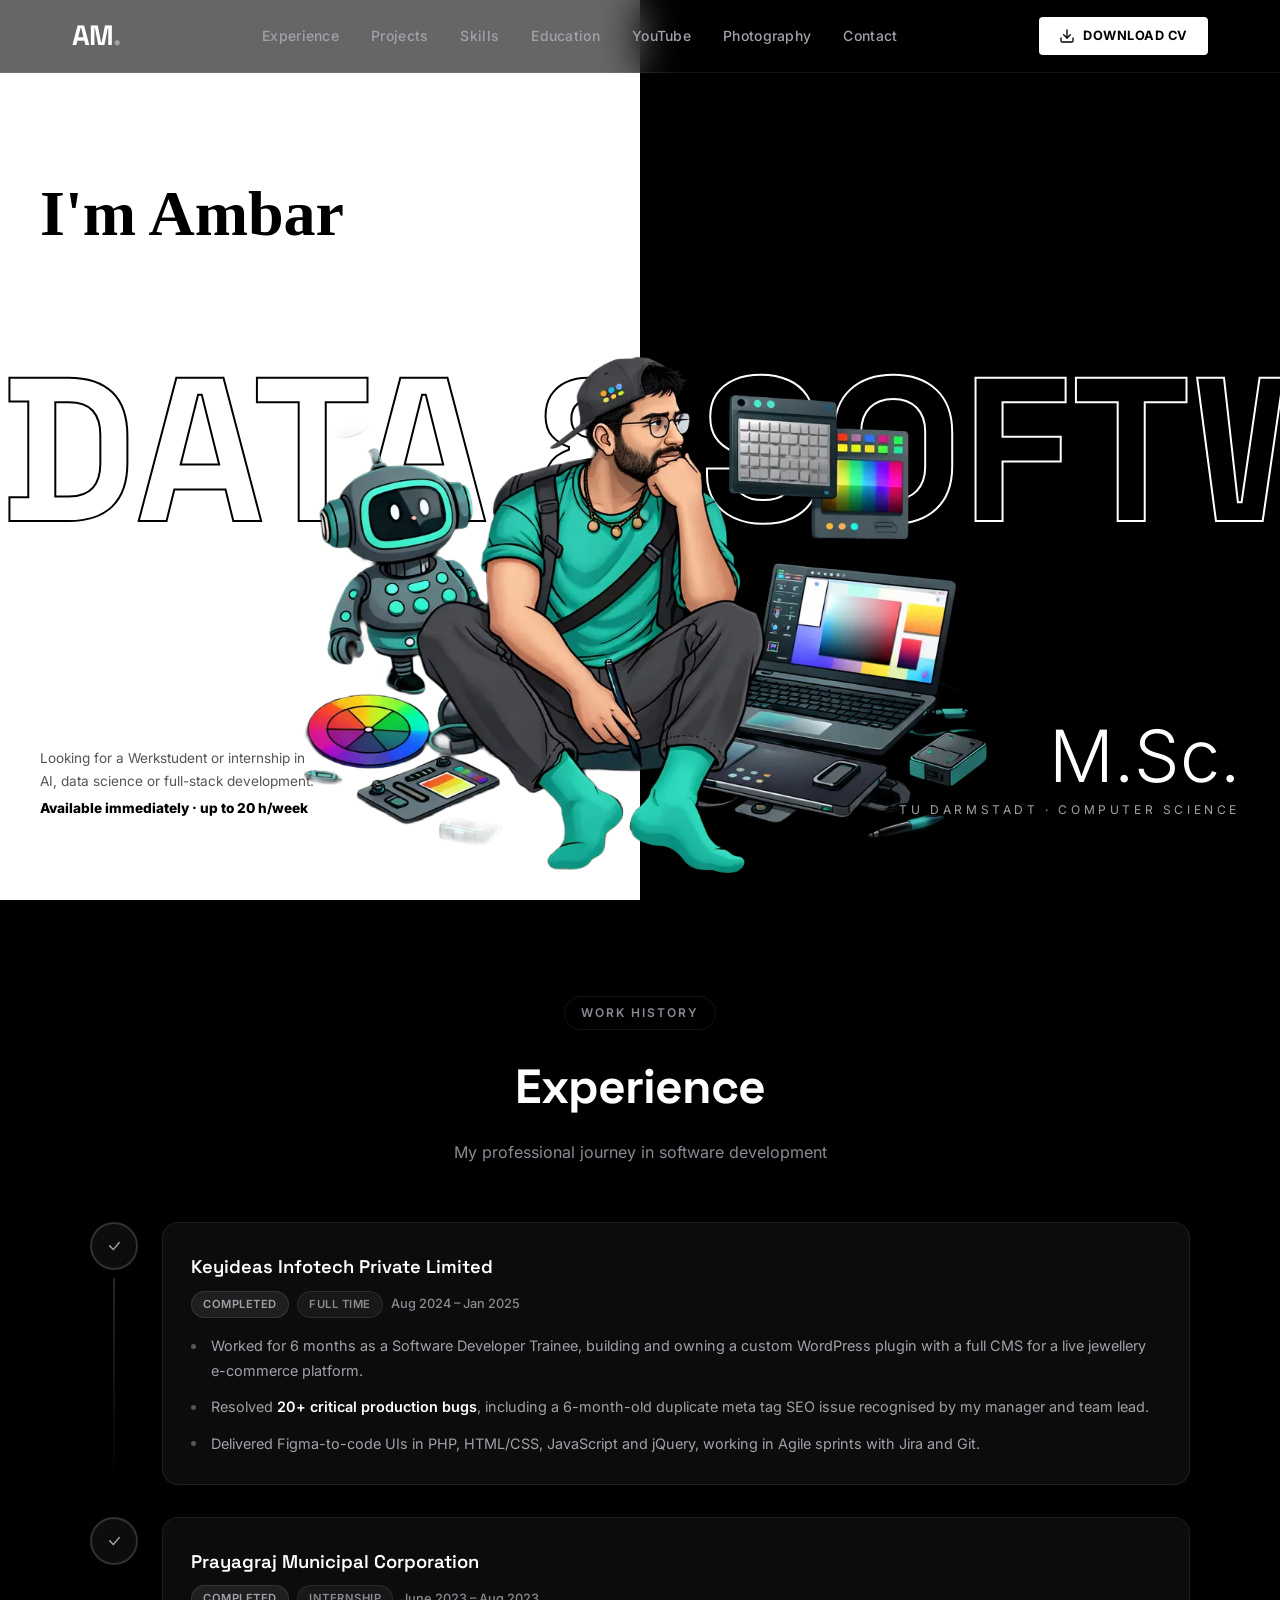
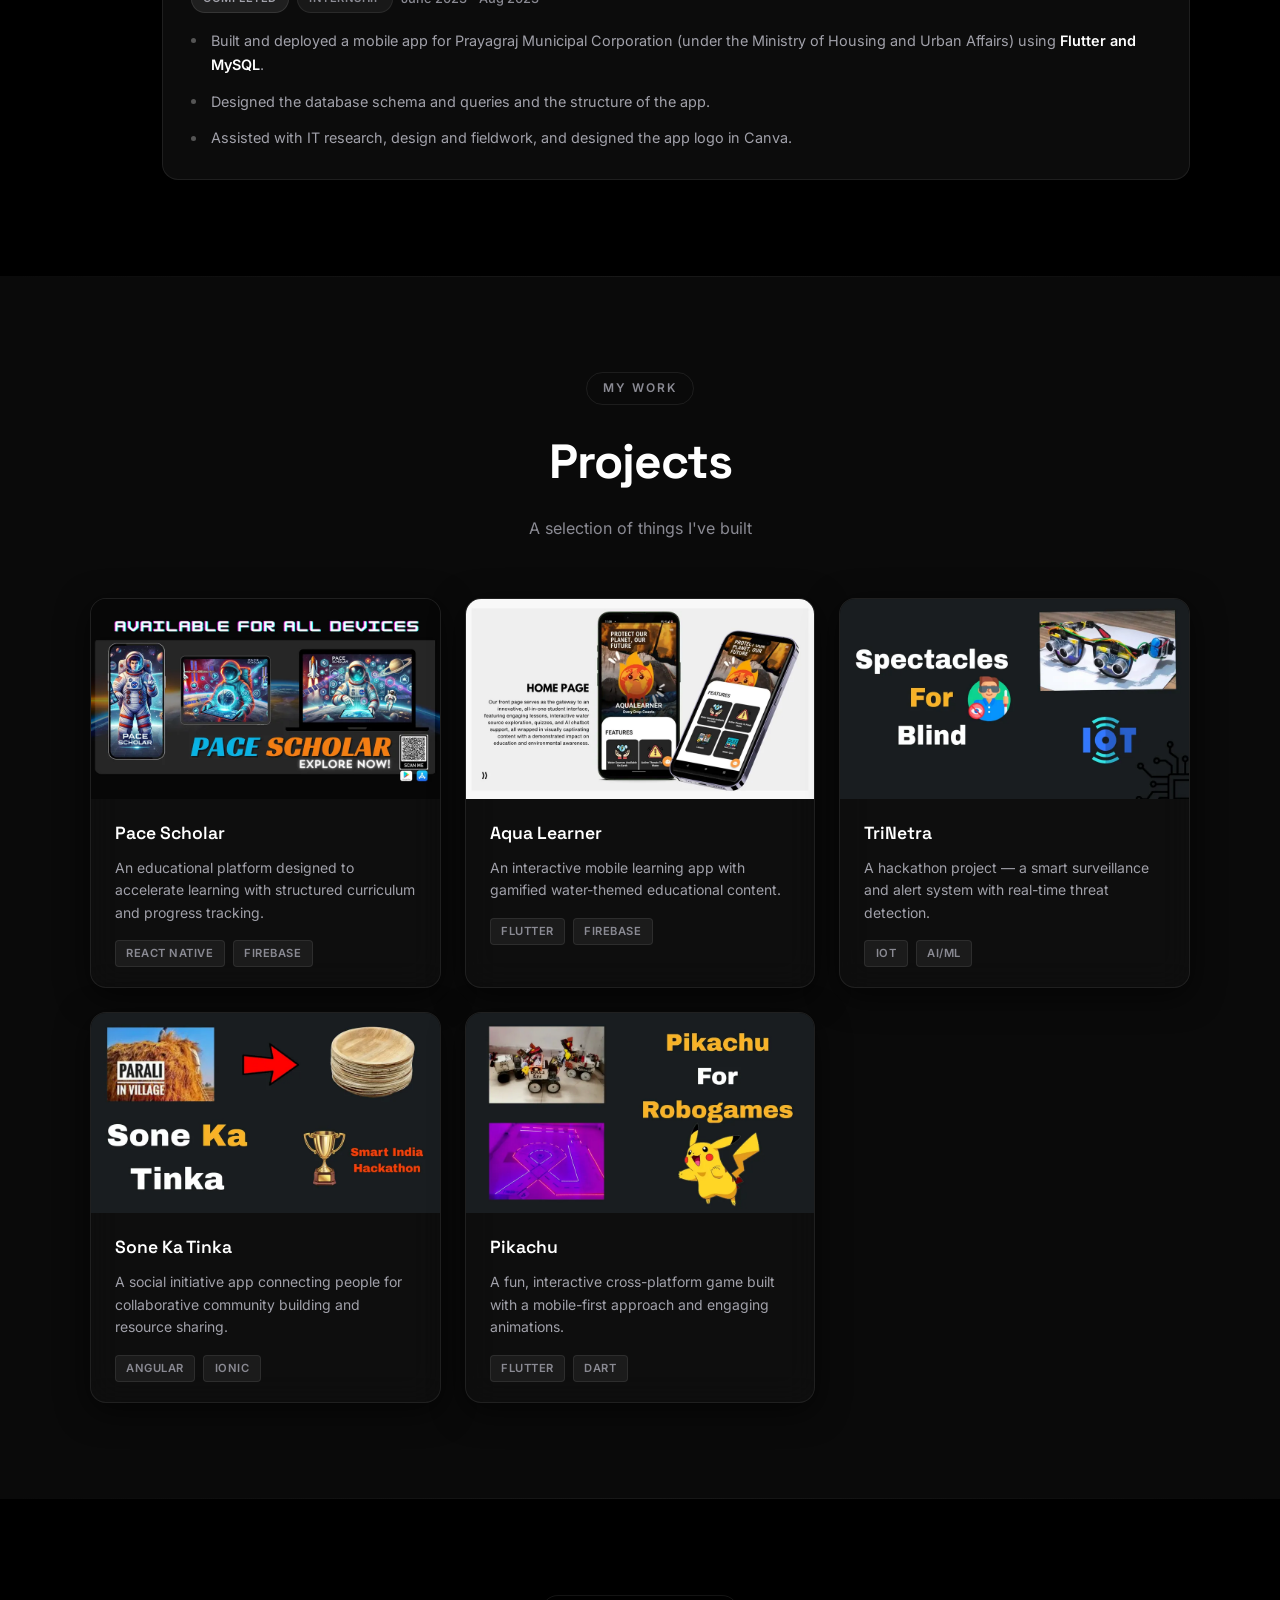
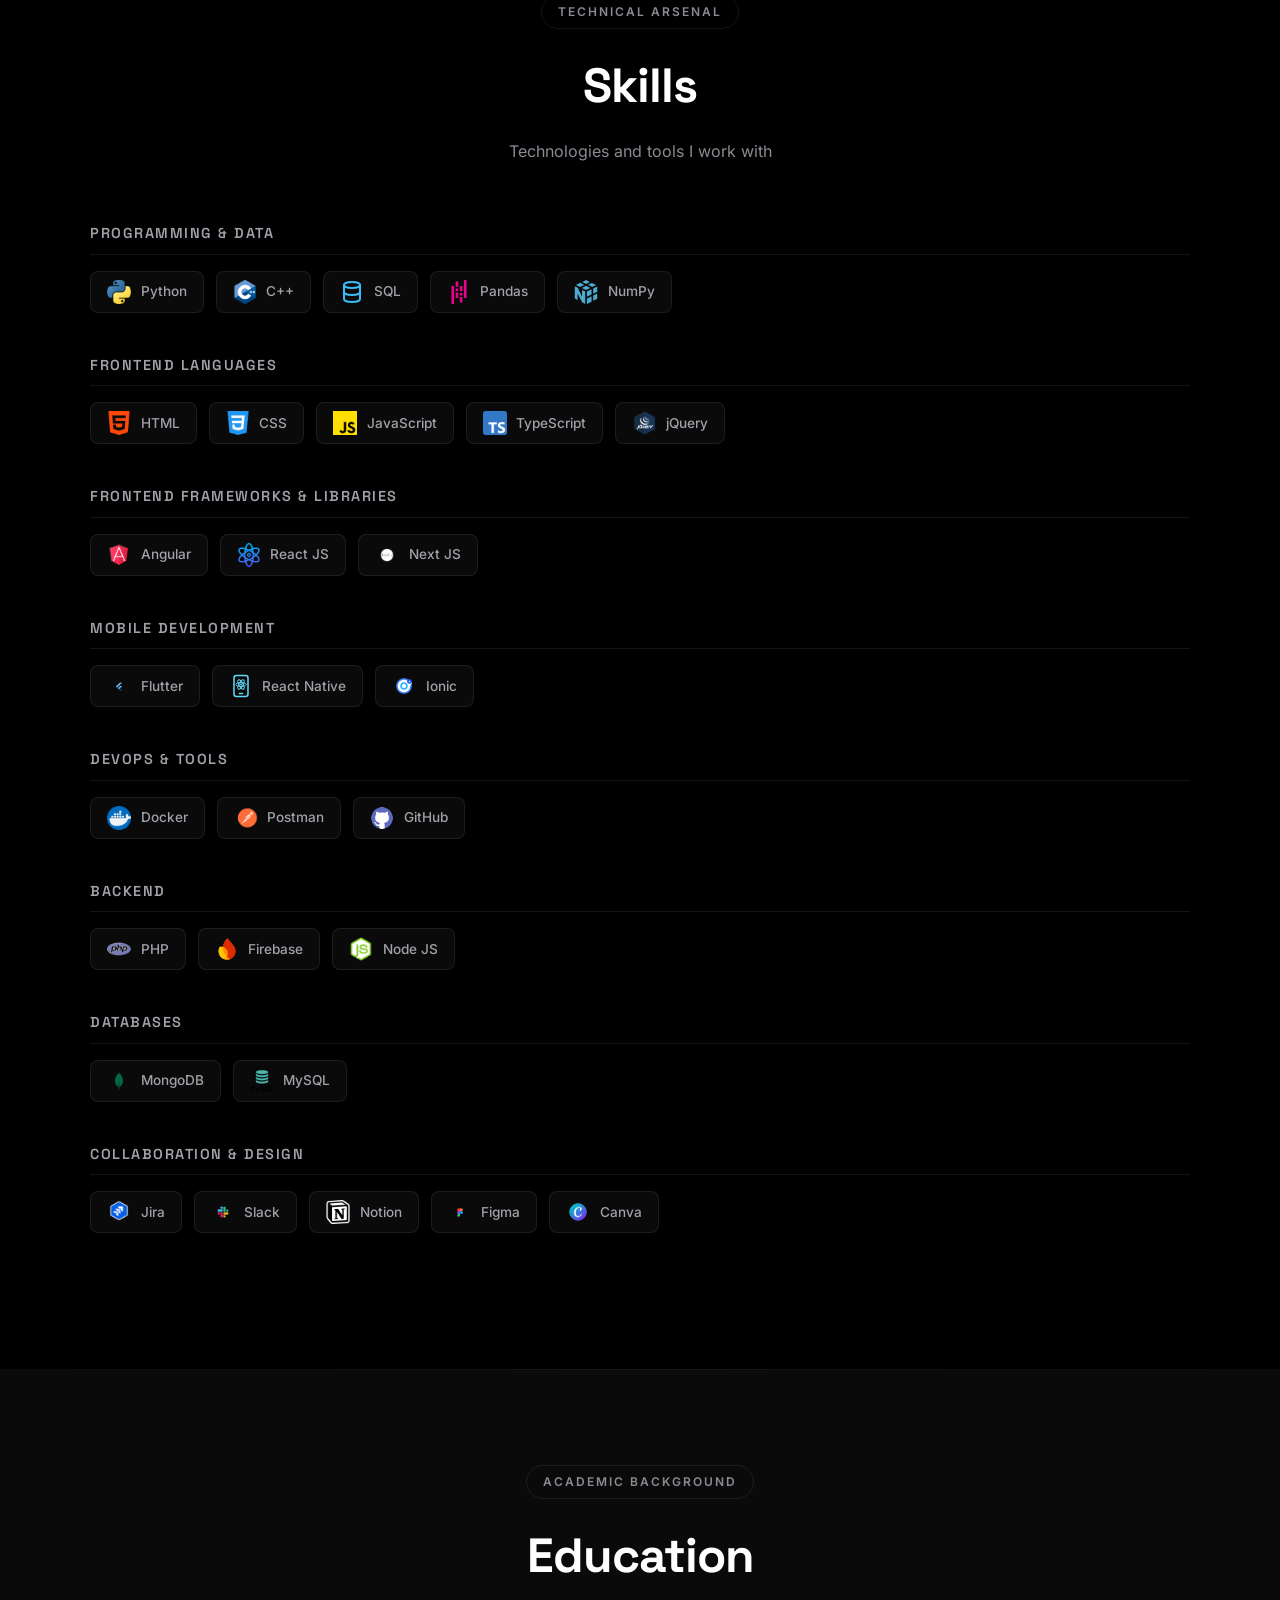
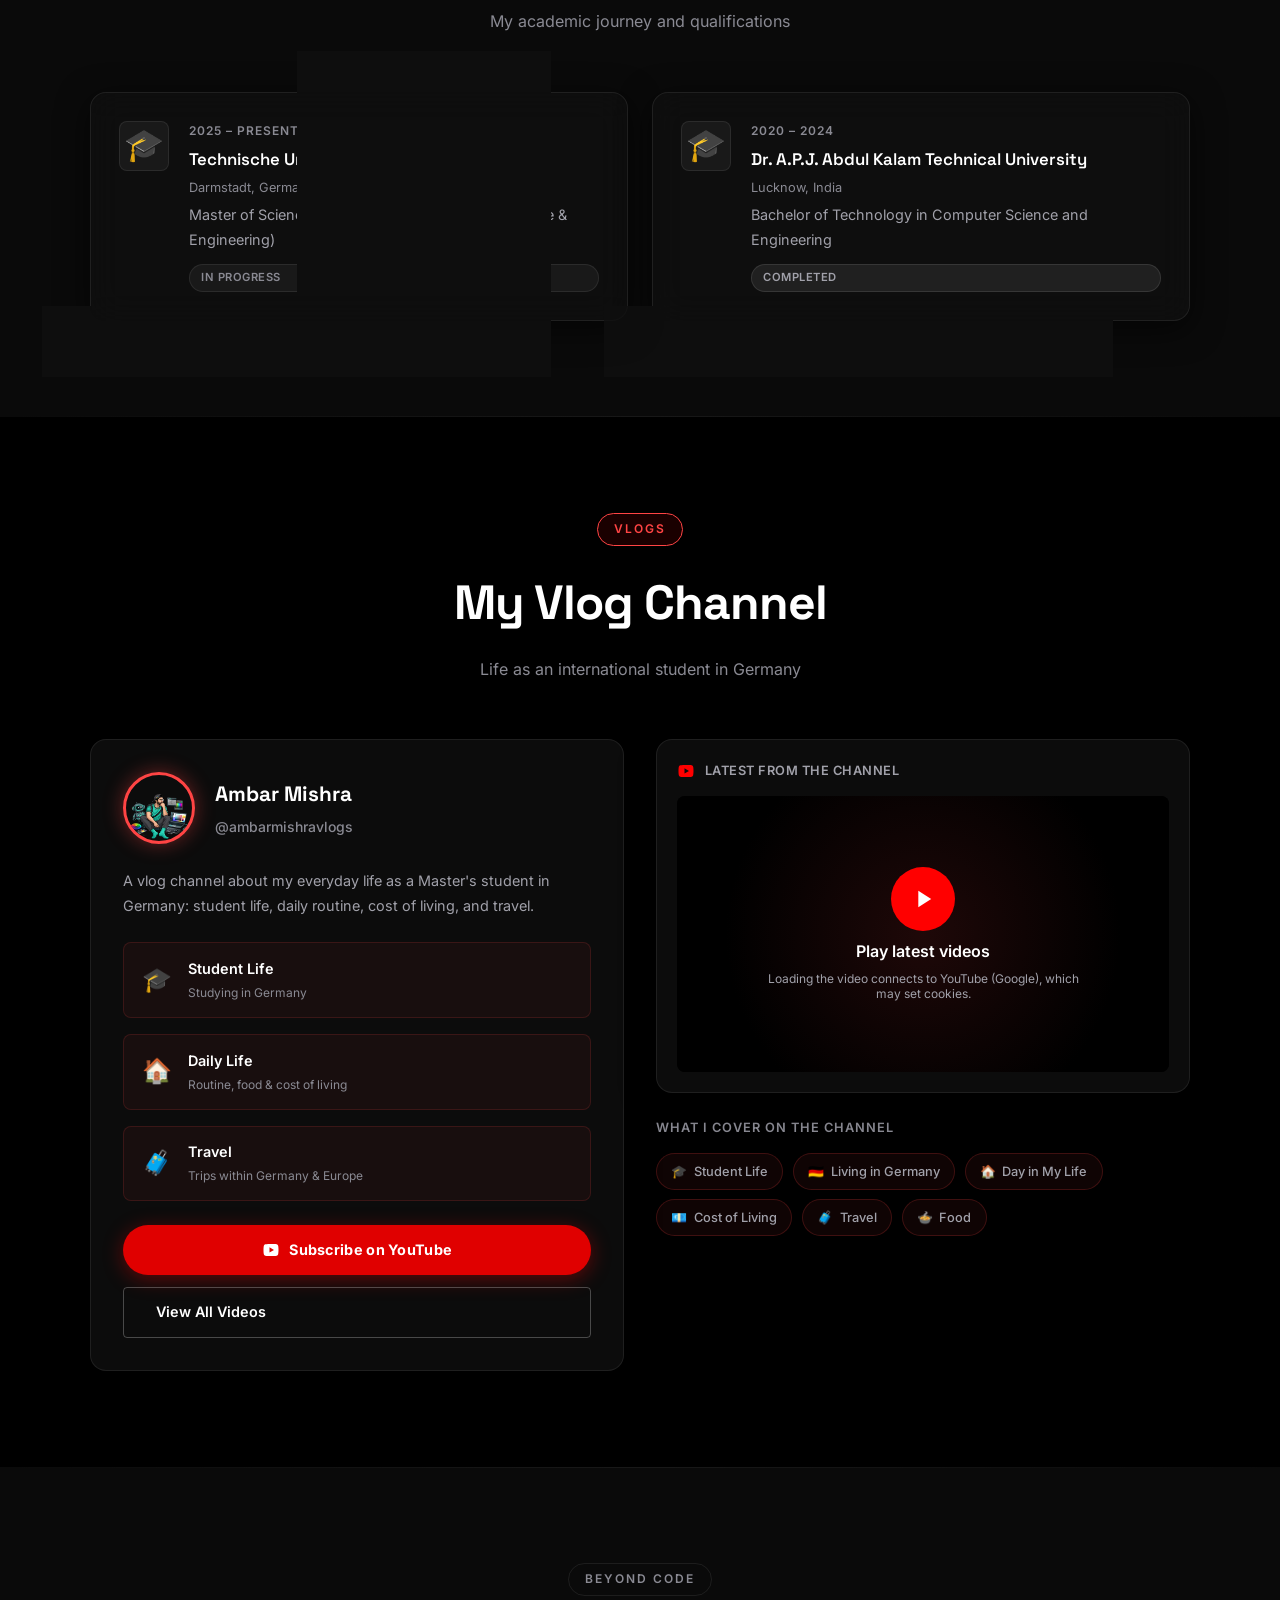
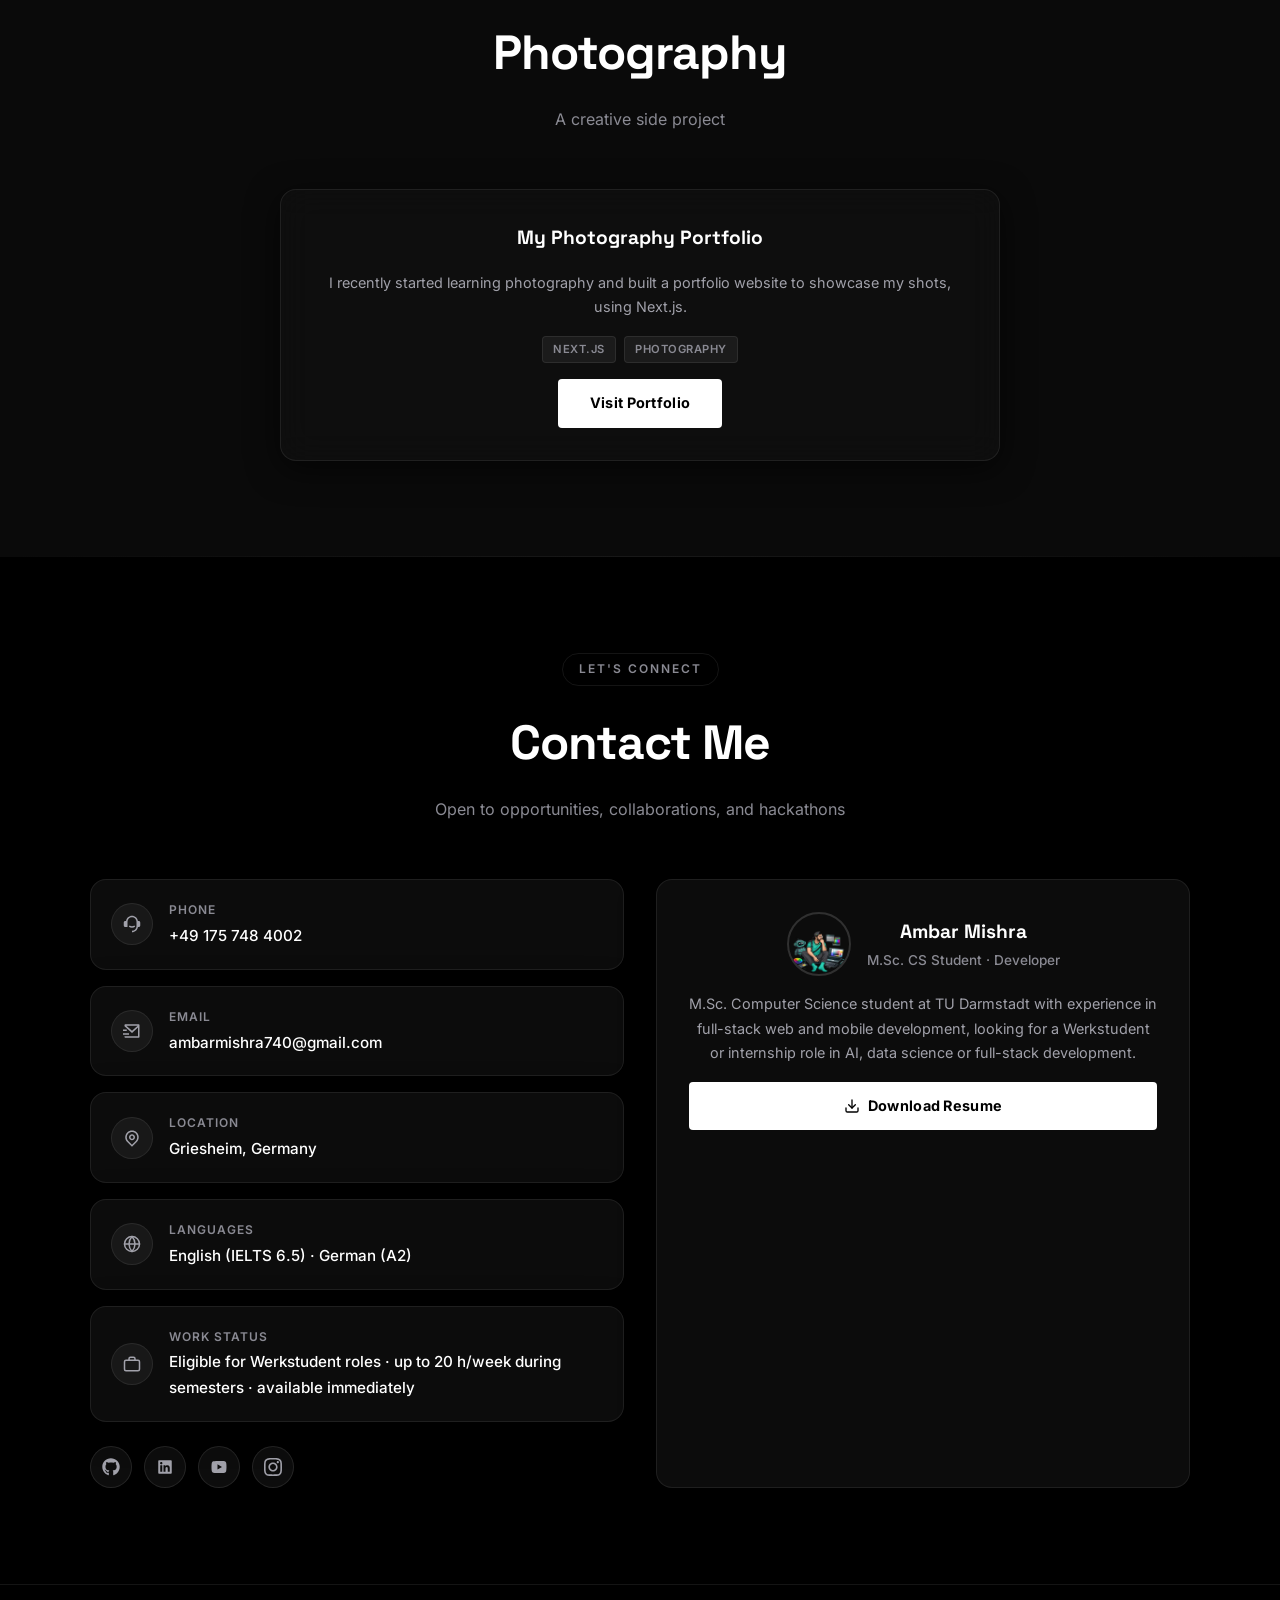
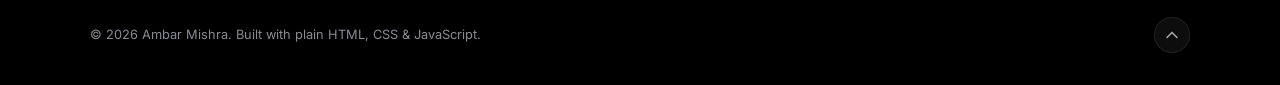
==== commit 62d74fcf: "Add languages/work status, a11y contrast, SEO files, 404 page" ====
--- a/index.html
+++ b/index.html
@@ -25,6 +25,29 @@
   <link rel="preload" href="./assets/fonts/inter.woff2" as="font" type="font/woff2" crossorigin />
   <link rel="preload" href="./assets/fonts/space-grotesk.woff2" as="font" type="font/woff2" crossorigin />
   <link rel="stylesheet" href="./styles.css" />
+  <script type="application/ld+json">
+  {
+    "@context": "https://schema.org",
+    "@type": "Person",
+    "name": "Ambar Mishra",
+    "url": "https://ambarmishra.vercel.app/",
+    "image": "https://ambarmishra.vercel.app/assets/img/og-image.jpg",
+    "jobTitle": "M.Sc. Computer Science Student",
+    "email": "mailto:ambarmishra740@gmail.com",
+    "address": { "@type": "PostalAddress", "addressLocality": "Griesheim", "addressCountry": "DE" },
+    "alumniOf": [
+      { "@type": "CollegeOrUniversity", "name": "Technische Universität Darmstadt" },
+      { "@type": "CollegeOrUniversity", "name": "Dr. A.P.J. Abdul Kalam Technical University" }
+    ],
+    "knowsLanguage": ["English", "German"],
+    "sameAs": [
+      "https://www.linkedin.com/in/ambar-mishra",
+      "https://github.com/ambarmishraa",
+      "https://www.youtube.com/@ambarmishravlogs",
+      "https://www.instagram.com/ambar_mishra__/"
+    ]
+  }
+  </script>
   <title>Ambar Mishra — M.Sc. CS Student &amp; Developer</title>
 </head>
 
@@ -64,6 +87,8 @@
     </div>
   </header>
 
+  <main id="main">
+
   <!-- ===== HERO ===== -->
   <section id="hero" class="hero-split">
     <!-- 1. Background Split -->
@@ -104,7 +129,7 @@
         <div class="hero-quote-box">
           <p class="hero-quote-text">
             Looking for a Werkstudent or internship in AI, data science or full-stack development. <br />
-            <strong>Available immediately</strong>
+            <strong>Available immediately · up to 20 h/week</strong>
           </p>
         </div>
 
@@ -193,7 +218,7 @@
       <div class="section-header reveal fade-up">
         <span class="section-tag">My Work</span>
         <h2 class="section-title">Projects</h2>
-        <p class="section-subtitle">Things I've built with passion</p>
+        <p class="section-subtitle">A selection of things I've built</p>
       </div>
       <div class="projects-grid">
         <div class="project-card glass-card reveal fade-up delay-1">
@@ -366,7 +391,7 @@
             <span>Flutter</span>
           </div>
           <div class="skill-badge">
-            <div class="skill-icon"><img src="./assets/skills/Mobile/react.png" alt="" loading="lazy" /></div>
+            <div class="skill-icon"><img src="./assets/skills/Mobile/react-native.svg" alt="" loading="lazy" /></div>
             <span>React Native</span>
           </div>
           <div class="skill-badge">
@@ -646,7 +671,7 @@
       <div class="contact-grid">
         <div class="contact-info reveal fade-left delay-1">
           <div class="contact-item glass-card">
-            <div class="contact-icon">
+            <div class="contact-icon" aria-hidden="true">
               <svg xmlns="http://www.w3.org/2000/svg" viewBox="0 0 24 24" fill="currentColor"><path d="M21 8C22.1046 8 23 8.89543 23 10V14C23 15.1046 22.1046 16 21 16H19.9381C19.446 19.9463 16.0796 23 12 23V21C15.3137 21 18 18.3137 18 15V9C18 5.68629 15.3137 3 12 3C8.68629 3 6 5.68629 6 9V16H3C1.89543 16 1 15.1046 1 14V10C1 8.89543 1.89543 8 3 8H4.06189C4.55399 4.05369 7.92038 1 12 1C16.0796 1 19.446 4.05369 19.9381 8H21ZM7.75944 15.7849L8.81958 14.0887C9.74161 14.6662 10.8318 15 12 15C13.1682 15 14.2584 14.6662 15.1804 14.0887L16.2406 15.7849C15.0112 16.5549 13.5576 17 12 17C10.4424 17 8.98882 16.5549 7.75944 15.7849Z"/></svg>
             </div>
             <div>
@@ -656,7 +681,7 @@
           </div>
 
           <div class="contact-item glass-card">
-            <div class="contact-icon">
+            <div class="contact-icon" aria-hidden="true">
               <svg xmlns="http://www.w3.org/2000/svg" viewBox="0 0 24 24" fill="currentColor"><path d="M21 3C21.5523 3 22 3.44772 22 4V20.0066C22 20.5552 21.5447 21 21.0082 21H2.9918C2.44405 21 2 20.5551 2 20.0066V19H20V7.3L12 14.5L2 5.5V4C2 3.44772 2.44772 3 3 3H21ZM8 15V17H0V15H8ZM5 10V12H0V10H5ZM19.5659 5H4.43414L12 11.8093L19.5659 5Z"/></svg>
             </div>
             <div>
@@ -666,12 +691,32 @@
           </div>
 
           <div class="contact-item glass-card">
-            <div class="contact-icon">
+            <div class="contact-icon" aria-hidden="true">
               <svg xmlns="http://www.w3.org/2000/svg" viewBox="0 0 24 24" fill="currentColor"><path d="M12 20.8995L16.9497 15.9497C19.6834 13.2161 19.6834 8.78392 16.9497 6.05025C14.2161 3.31658 9.78392 3.31658 7.05025 6.05025C4.31658 8.78392 4.31658 13.2161 7.05025 15.9497L12 20.8995ZM12 23.7279L5.63604 17.364C2.12132 13.8492 2.12132 8.15076 5.63604 4.63604C9.15076 1.12132 14.8492 1.12132 18.364 4.63604C21.8787 8.15076 21.8787 13.8492 18.364 17.364L12 23.7279ZM12 13C13.1046 13 14 12.1046 14 11C14 9.89543 13.1046 9 12 9C10.8954 9 10 9.89543 10 11C10 12.1046 10.8954 13 12 13ZM12 15C9.79086 15 8 13.2091 8 11C8 8.79086 9.79086 7 12 7C14.2091 7 16 8.79086 16 11C16 13.2091 14.2091 15 12 15Z"/></svg>
             </div>
             <div>
               <p class="contact-label">Location</p>
               <p class="contact-value">Griesheim, Germany</p>
+            </div>
+          </div>
+
+          <div class="contact-item glass-card">
+            <div class="contact-icon" aria-hidden="true">
+              <svg xmlns="http://www.w3.org/2000/svg" viewBox="0 0 24 24" fill="none" stroke="currentColor" stroke-width="2" stroke-linecap="round" stroke-linejoin="round"><circle cx="12" cy="12" r="10"/><path d="M2 12h20"/><path d="M12 2a15.3 15.3 0 0 1 4 10 15.3 15.3 0 0 1-4 10 15.3 15.3 0 0 1-4-10 15.3 15.3 0 0 1 4-10z"/></svg>
+            </div>
+            <div>
+              <p class="contact-label">Languages</p>
+              <p class="contact-value">English (IELTS 6.5) · German (A2)</p>
+            </div>
+          </div>
+
+          <div class="contact-item glass-card">
+            <div class="contact-icon" aria-hidden="true">
+              <svg xmlns="http://www.w3.org/2000/svg" viewBox="0 0 24 24" fill="none" stroke="currentColor" stroke-width="2" stroke-linecap="round" stroke-linejoin="round"><rect x="2" y="7" width="20" height="14" rx="2"/><path d="M16 7V5a2 2 0 0 0-2-2h-4a2 2 0 0 0-2 2v2"/></svg>
+            </div>
+            <div>
+              <p class="contact-label">Work Status</p>
+              <p class="contact-value">Eligible for Werkstudent roles · up to 20 h/week during semesters · available immediately</p>
             </div>
           </div>
 
@@ -714,10 +759,12 @@
     </div>
   </section>
 
+  </main>
+
   <!-- ===== FOOTER ===== -->
   <footer class="footer">
     <div class="footer-inner">
-      <p class="footer-copy">© 2026 Ambar Mishra. Built with passion.</p>
+      <p class="footer-copy">© <span id="year">2026</span> Ambar Mishra. Built with plain HTML, CSS &amp; JavaScript.</p>
       <a href="#hero" class="footer-top" aria-label="Back to top">
         <svg xmlns="http://www.w3.org/2000/svg" width="20" height="20" viewBox="0 0 24 24" fill="none" stroke="currentColor" stroke-width="2" stroke-linecap="round" stroke-linejoin="round"><polyline points="18 15 12 9 6 15"/></svg>
       </a>
--- a/styles.css
+++ b/styles.css
@@ -32,7 +32,7 @@
 
   --text-primary: #ffffff;
   --text-secondary: #a1a1aa;
-  --text-muted: #52525b;
+  --text-muted: #8a8a93; /* 5:1+ contrast on the darkest card background (WCAG AA) */
 
   --border: rgba(255, 255, 255, 0.08);
   --border-hover: rgba(255, 255, 255, 0.2);
@@ -1272,7 +1272,7 @@
   justify-content: center;
   gap: 0.6rem;
   padding: 0.8rem 1.75rem;
-  background: #ff0000;
+  background: #e00000; /* slightly deeper than #ff0000 so white text passes WCAG AA */
   color: #ffffff;
   font-weight: 700;
   font-size: 0.9rem;
@@ -1285,7 +1285,7 @@
 }
 
 .btn-yt-subscribe:hover {
-  background: #cc0000;
+  background: #b80000;
   transform: translateY(-2px);
   box-shadow: 0 8px 28px rgba(255, 0, 0, 0.5);
 }
